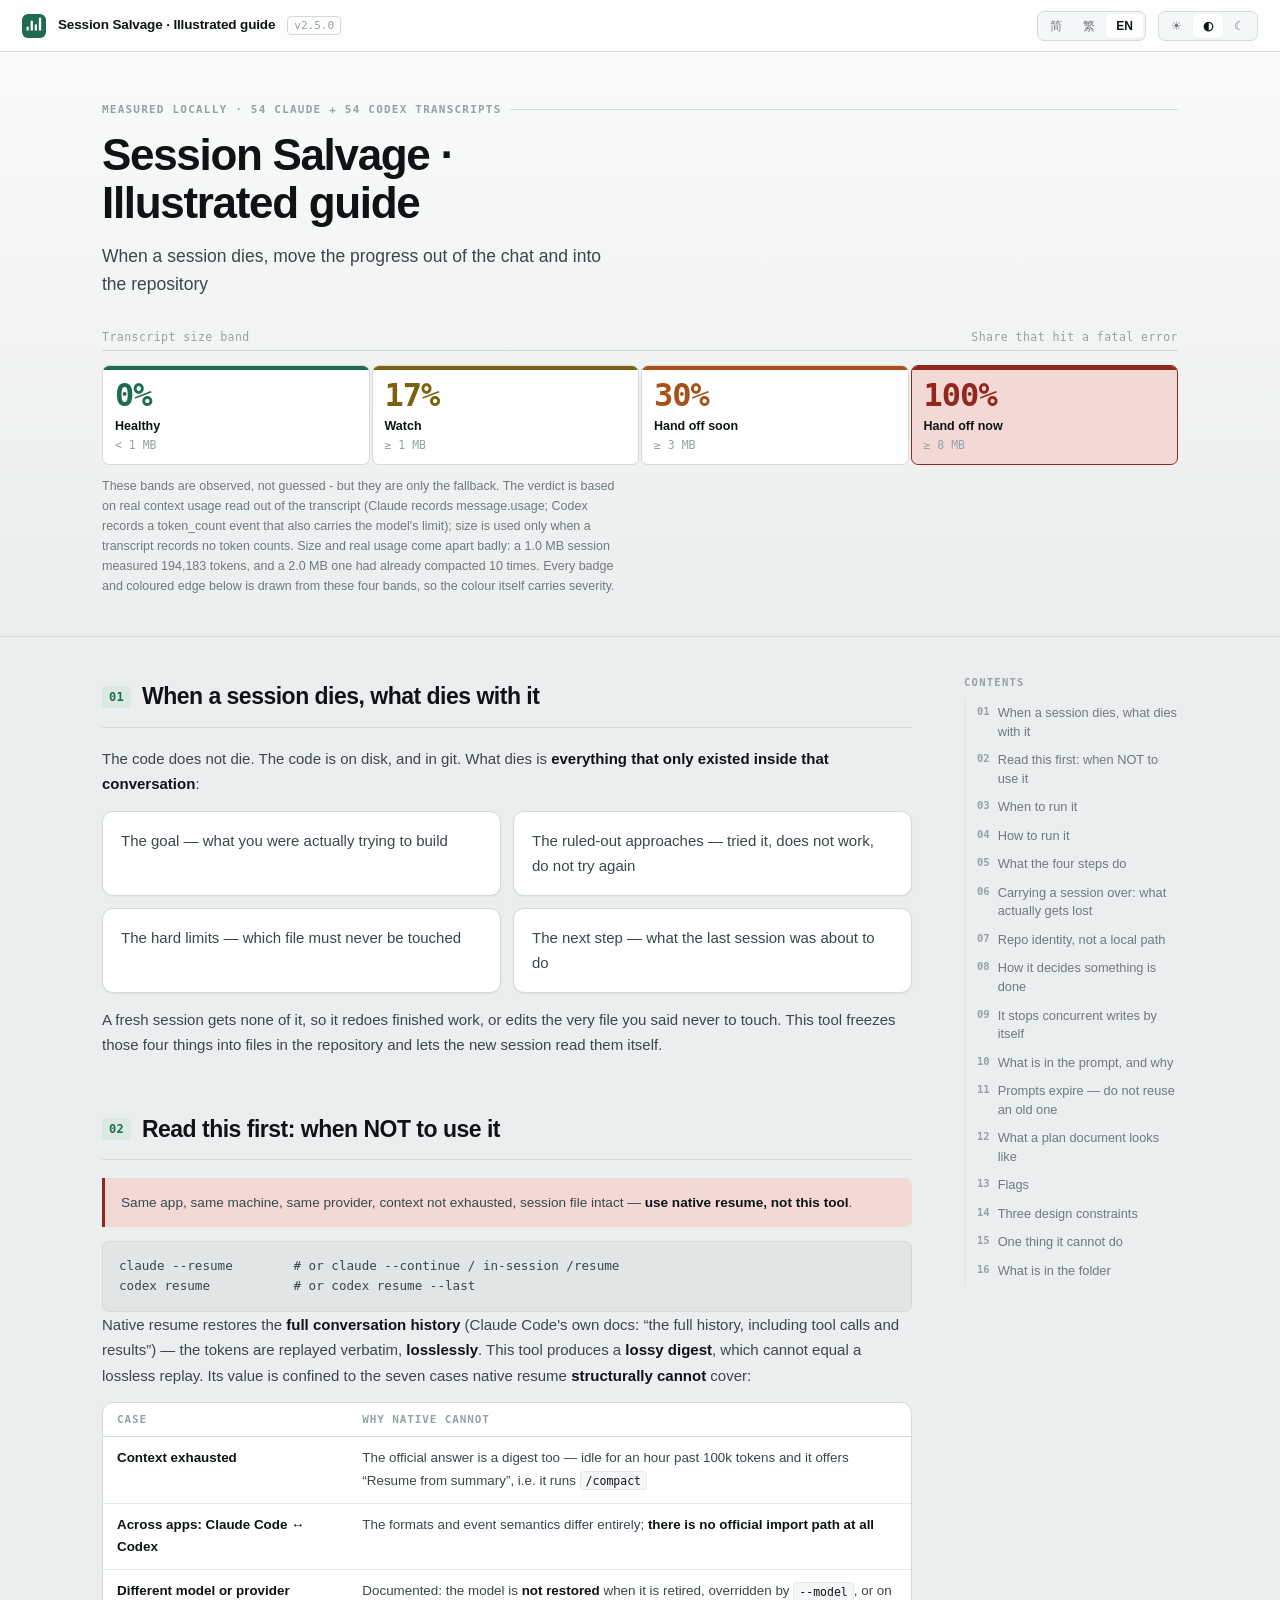
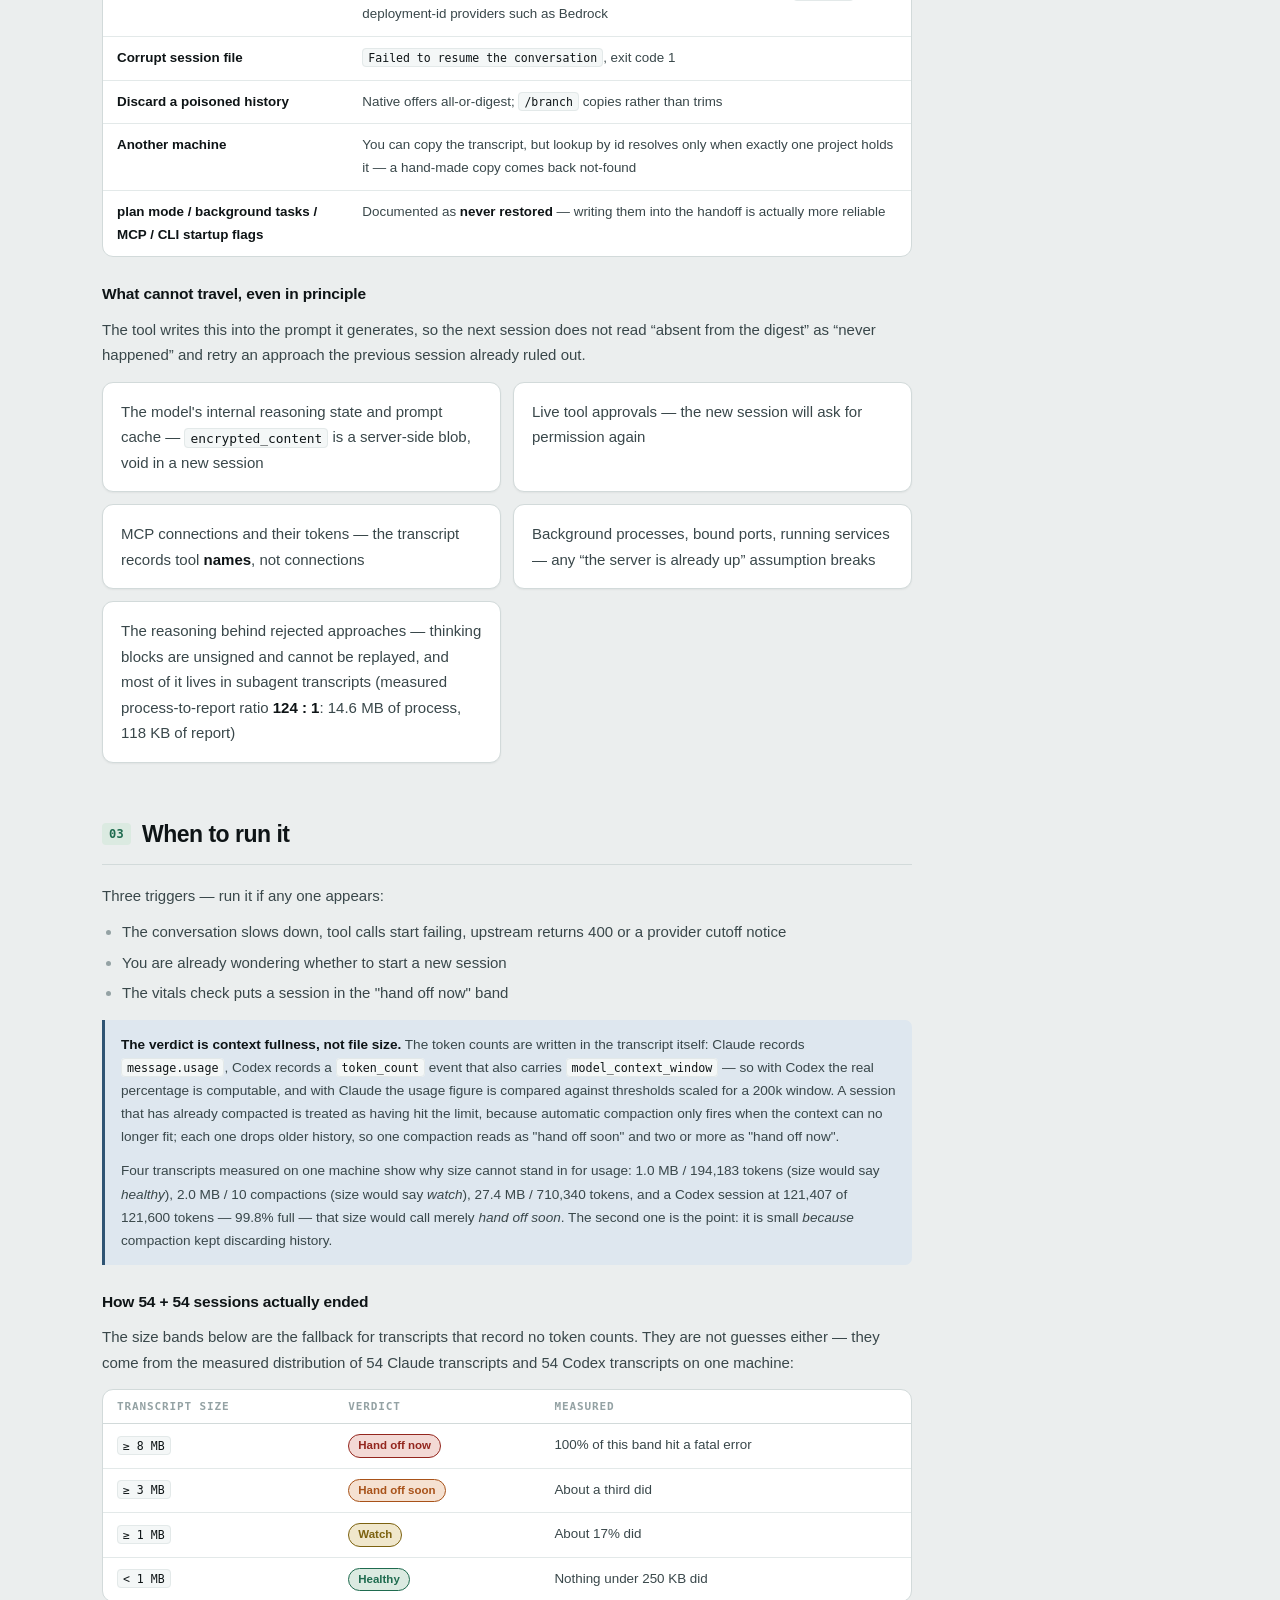
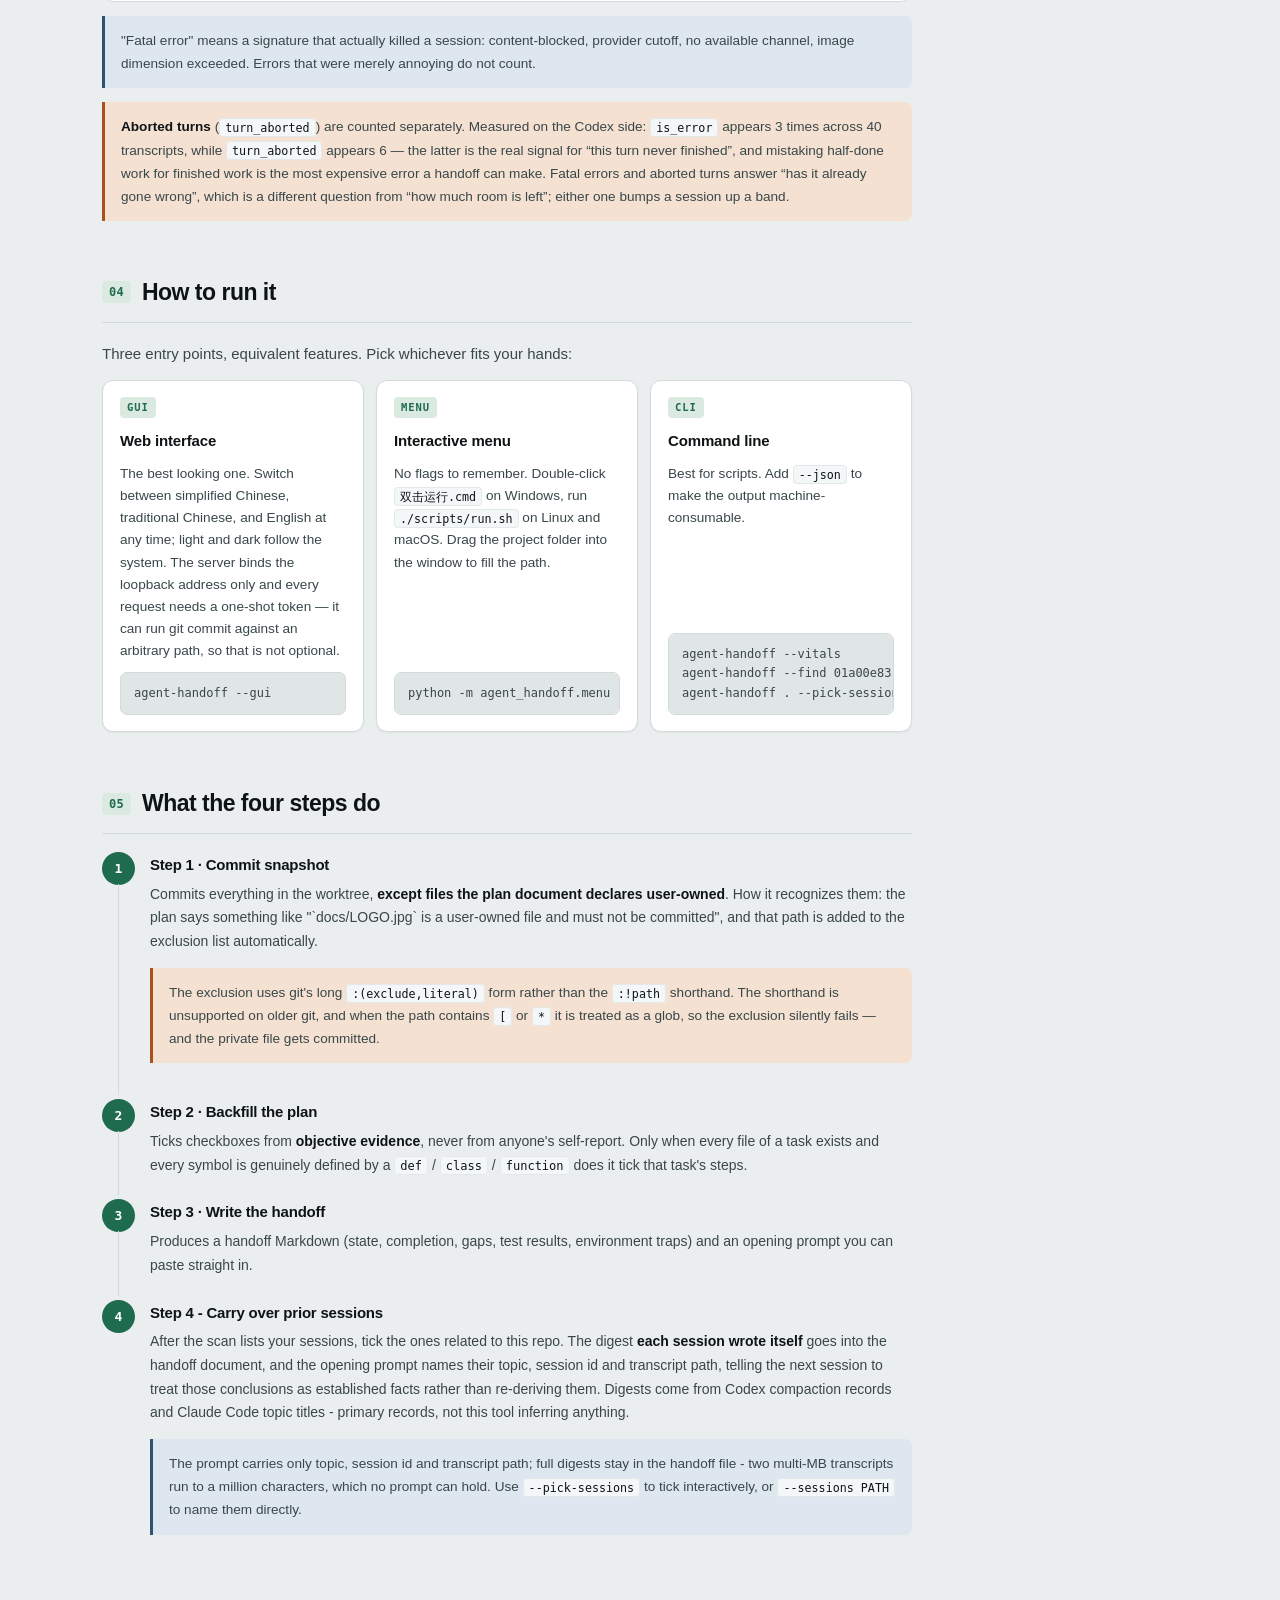
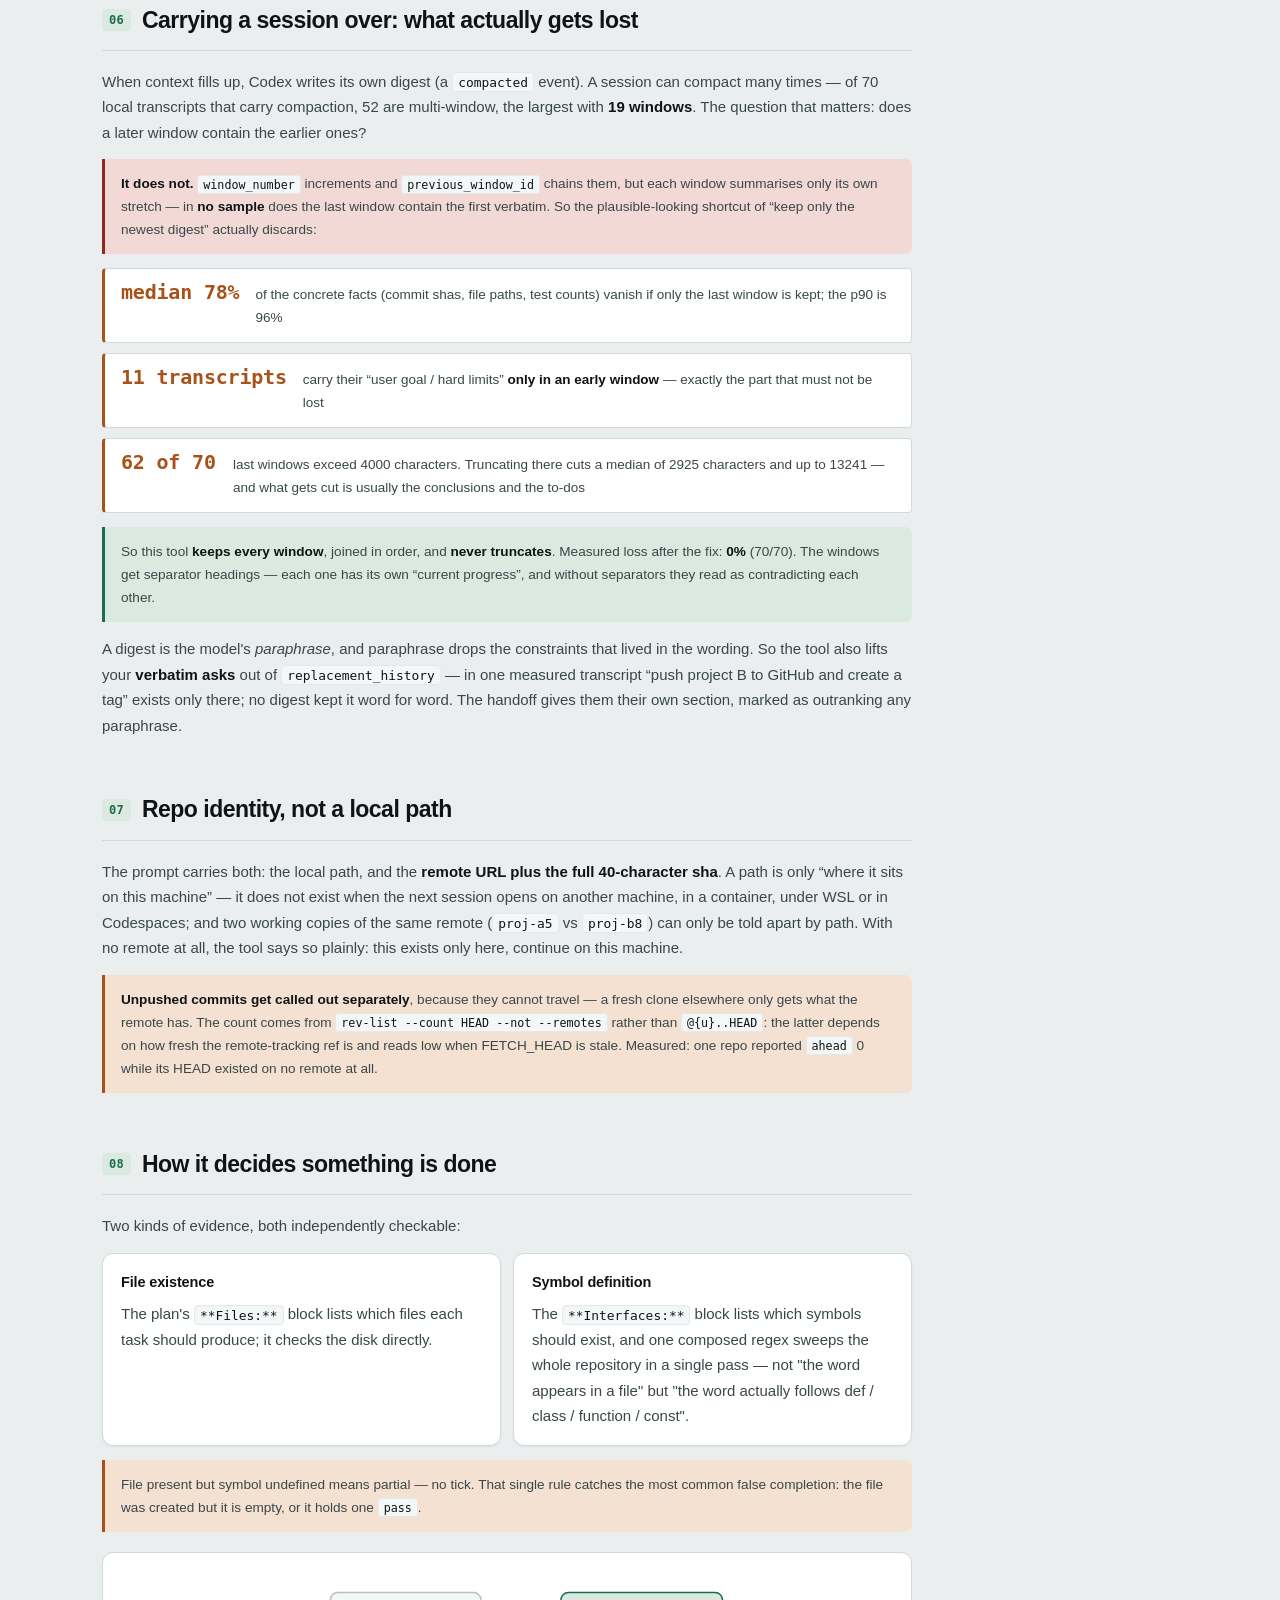
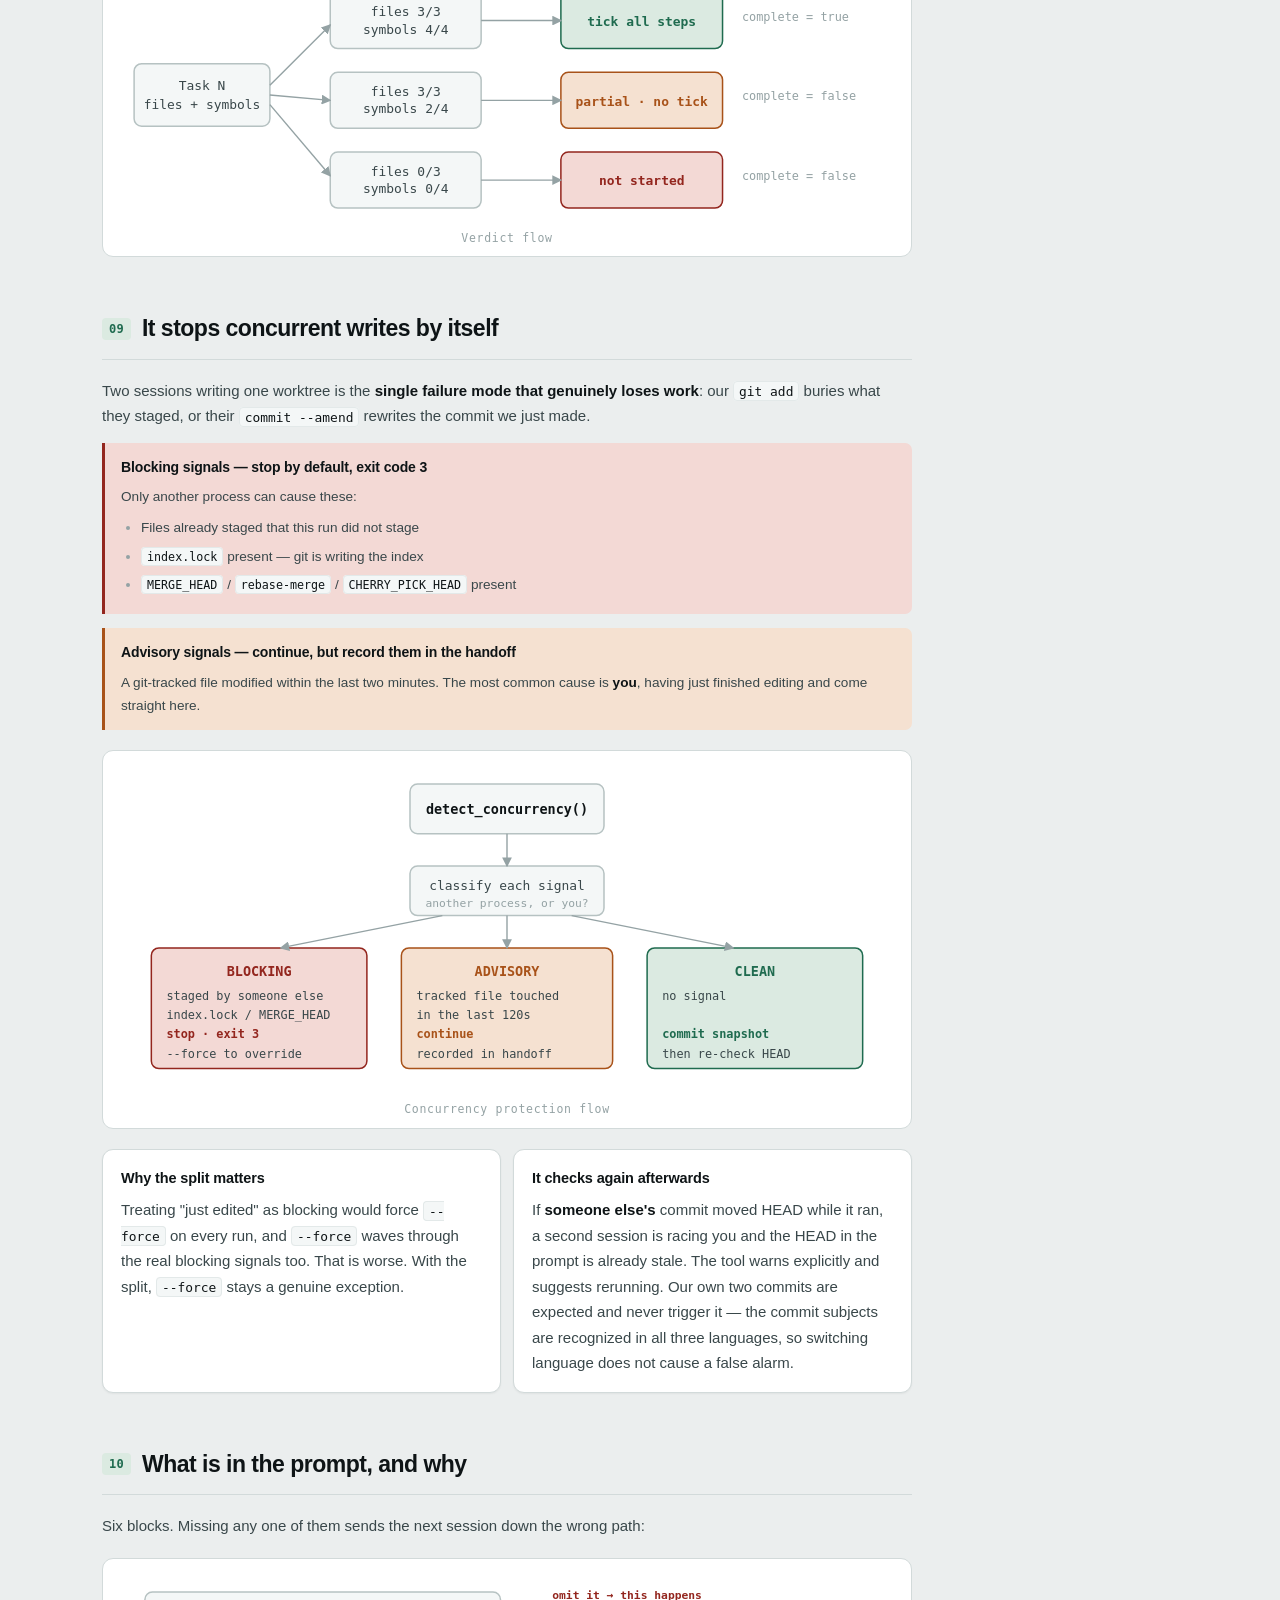
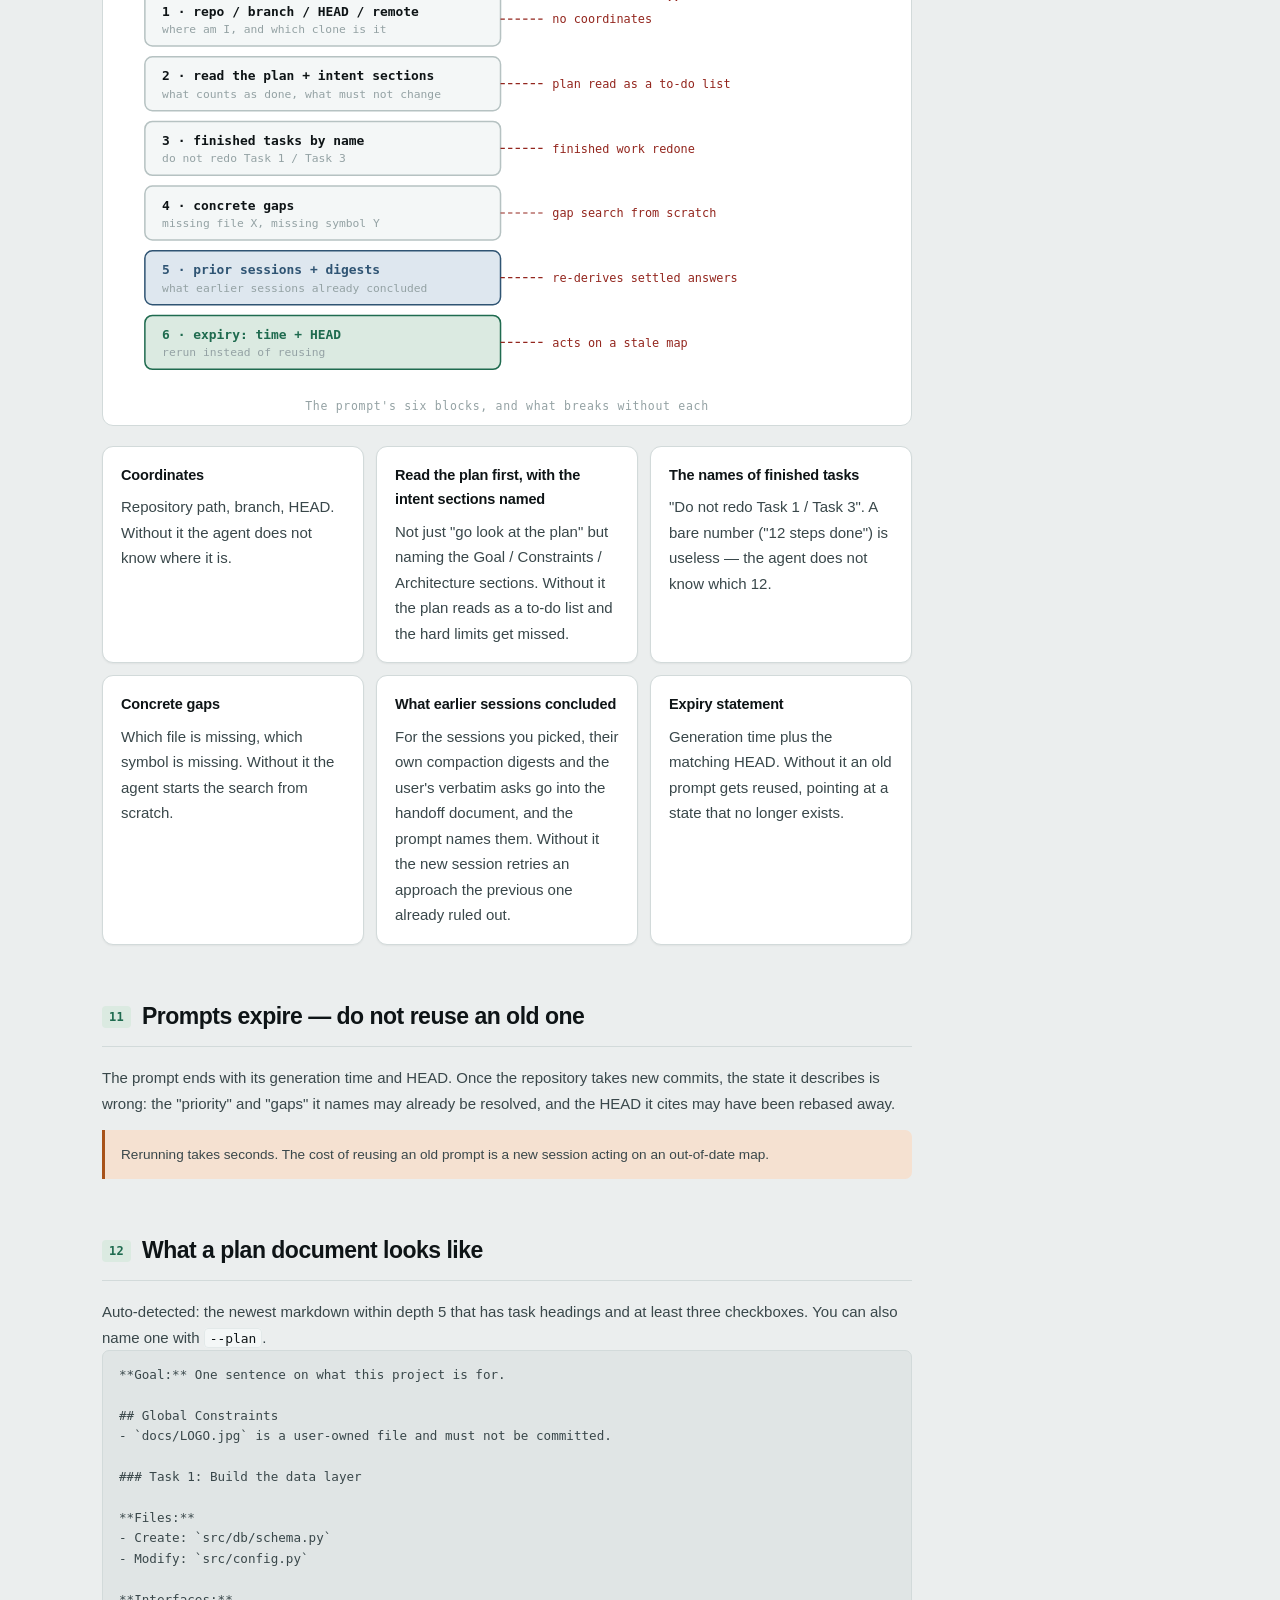
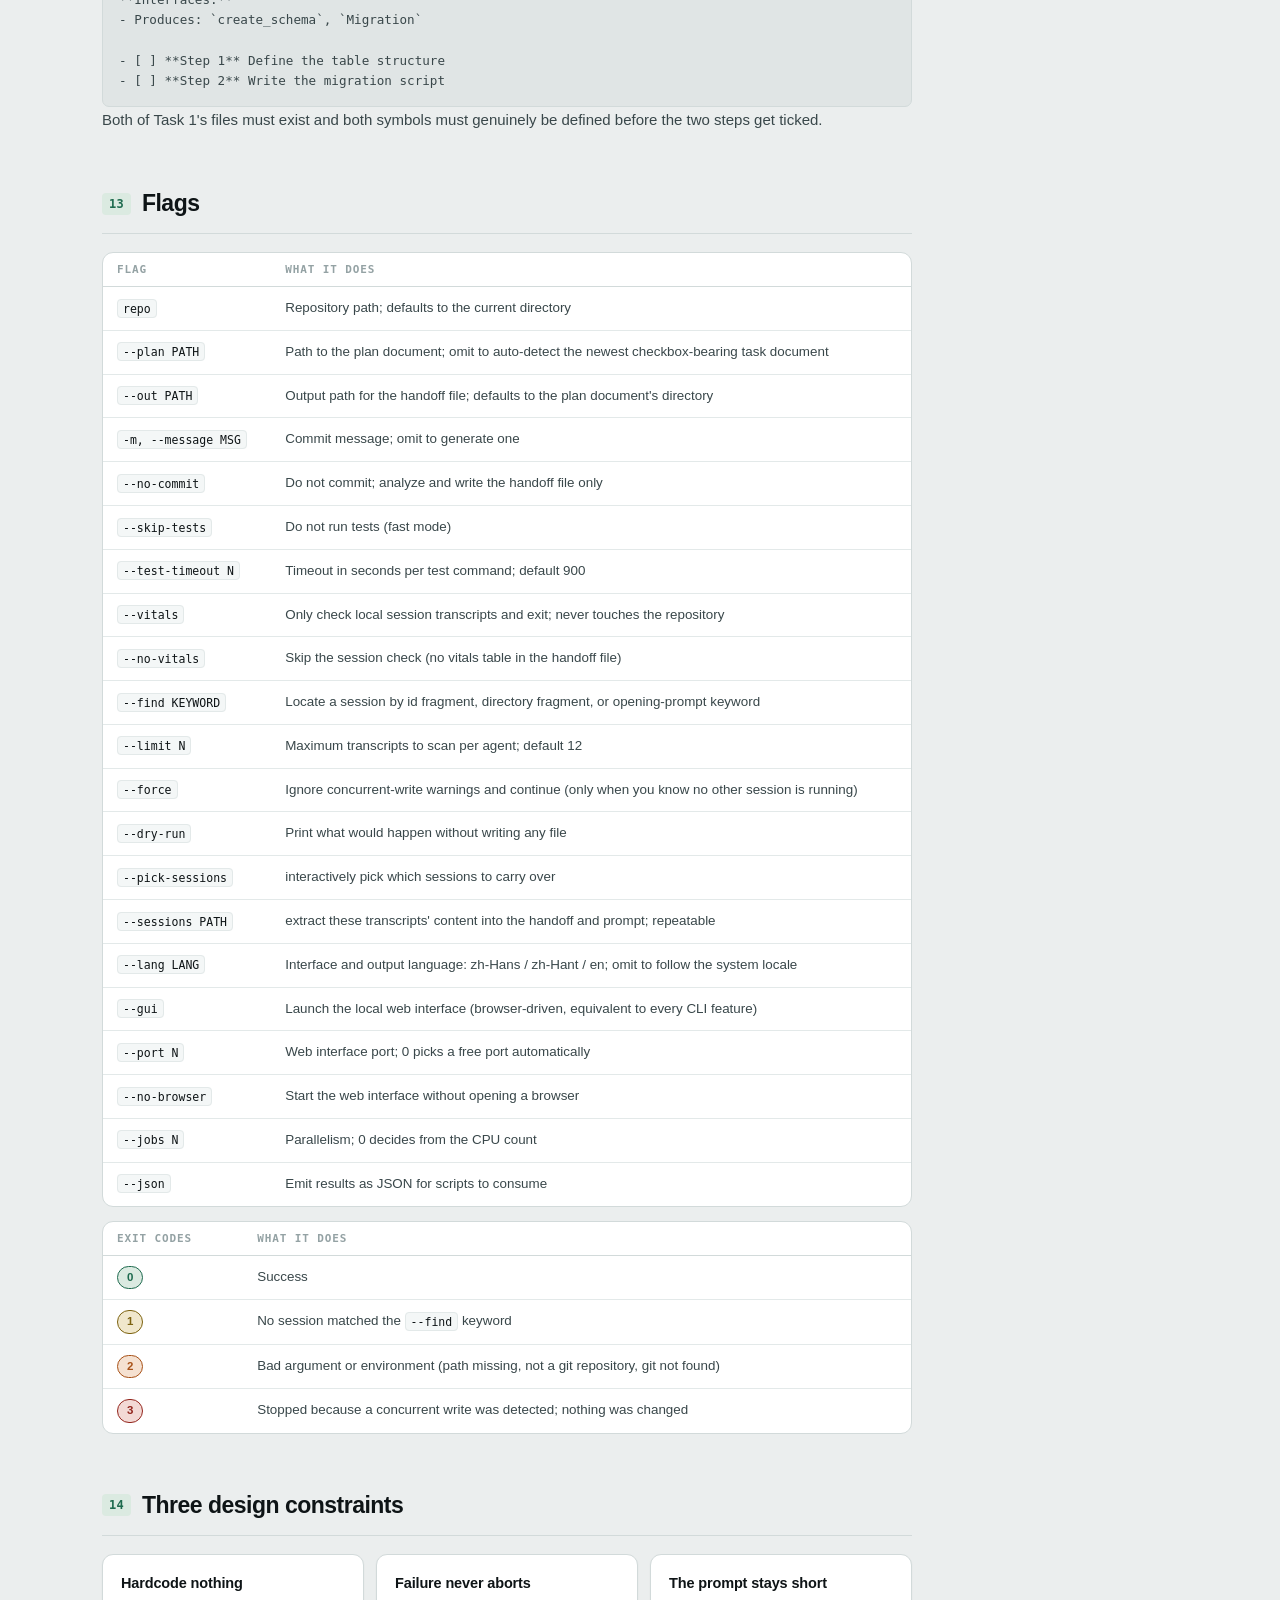
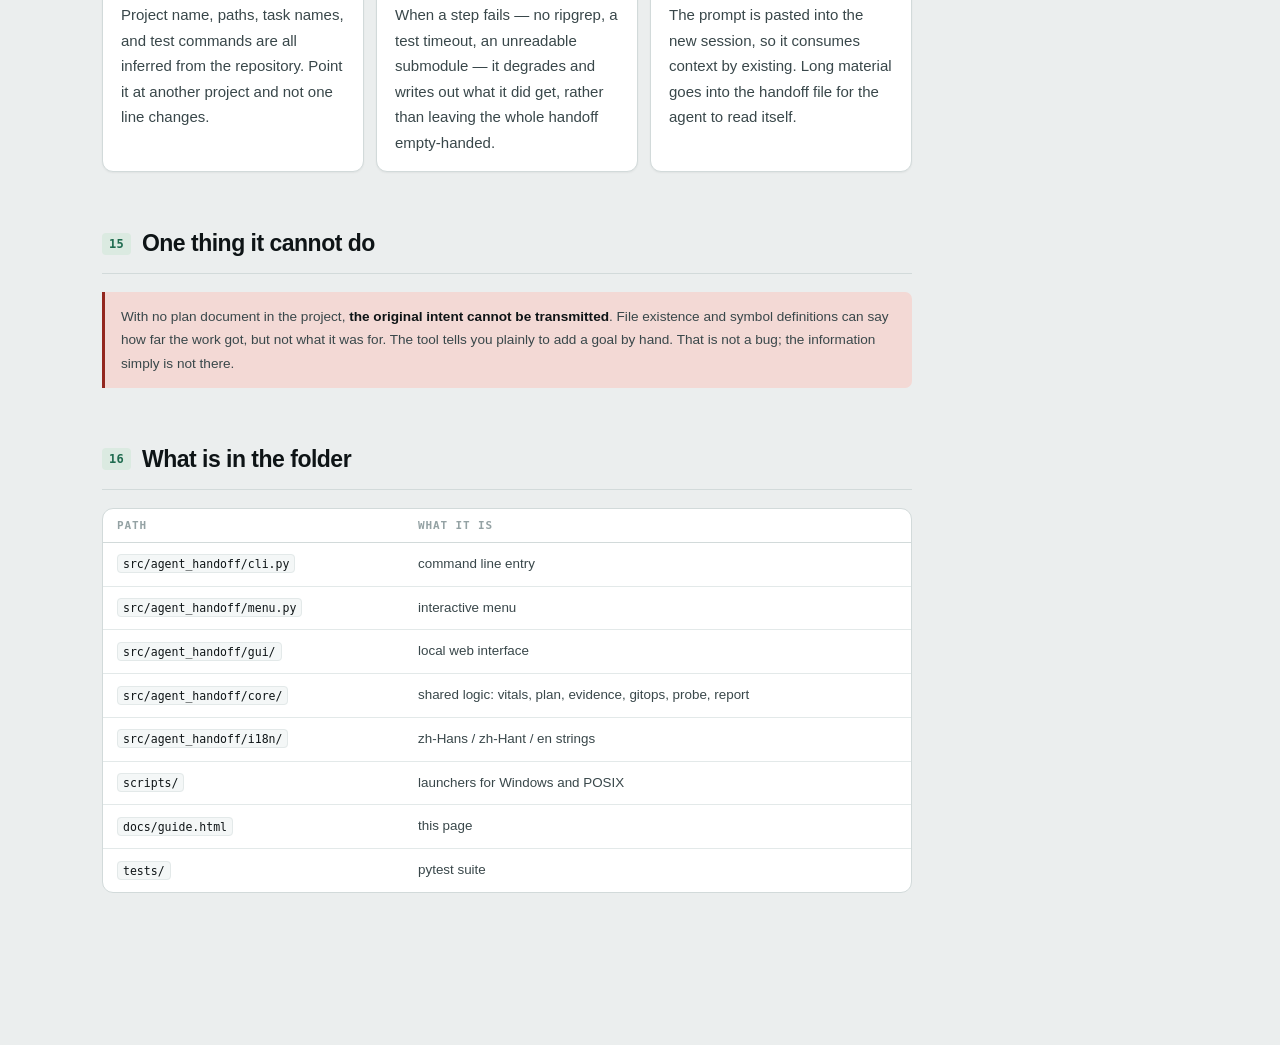
==== docs/guide.html @ 82e37434 "feat: 交接文档带上工具参数、报错原文与停机配置 发布 2.5.0。上一版修的是「判断对不对」，这一版修的是「交出去的东西够不够用」。  新增：  - 工具调用带参数。此前只留工具名，等于告诉新会" ====
<!DOCTYPE html>
<html lang="zh-Hans" data-theme="auto">
<head>
<meta charset="utf-8">
<meta name="viewport" content="width=device-width, initial-scale=1">
<title>会话交接工具 · 图文说明</title>
<link rel="icon" href="data:image/svg+xml,%3Csvg xmlns='http://www.w3.org/2000/svg' viewBox='0 0 32 32'%3E%3Crect width='32' height='32' rx='8' fill='%231F6B4F'/%3E%3Cpath d='M6 22h3v-5H6zm5.5 0h3V9h-3zm5.5 0h3v-8h-3zm5.5 0h3V5h-3z' fill='%23fff'/%3E%3C/svg%3E">
<script id="guide-i18n" type="application/json">{"zh-Hans":{"lang":"zh-Hans","dir_note":"简体中文","title":"会话交接工具 · 图文说明","tagline":"会话卡死时，把进度从对话里搬进仓库","eyebrow":"本机实测 · 54 个 Claude + 54 个 Codex 转录","gauge.axis":"转录体积区间","gauge.metric":"该区间出现过致命错误的比例","gauge.foot":"分档不是拍脑袋，但它只是兜底判据。真正的判定看上下文占用，那个数字直接从转录里读出来（Claude 记在 message.usage，Codex 的 token_count 事件还带模型上限）；只有转录里读不到 token 数才退回体积。体积与真实占用严重脱钩：实测一个 1.0 MB 的会话已用 194,183 token，一个 2.0 MB 的会话已经压缩过 10 次。页面后面每一个徽章、每一条色边都取自这四档，颜色本身携带严重度。","nav":"目录","s1.h":"会话死了，什么跟着死","s1.p1":"代码不会死。代码在磁盘上，git 里也有。死掉的是<strong>只存在于那段对话里的东西<\/strong>：","s1.li1":"目标 —— 你到底要做成什么样","s1.li2":"已经排除的方案 —— 试过、不行、别再试","s1.li3":"红线 —— 哪个文件绝对不能碰","s1.li4":"下一步 —— 上一个会话正打算做什么","s1.p2":"新会话拿不到这些，于是它重做已完成的工作，或者改掉你明确说过不能碰的文件。这个工具把这四样东西固化成仓库里的文件，让新会话自己读。","sn.h":"先读这一节：什么时候不该用它","sn.p1":"同一个 APP、同一台机器、同一个供应商、上下文没满、会话文件完好时——<strong>用原生续接，不要用这个工具<\/strong>。","sn.p2":"原生续接恢复的是<strong>完整对话历史<\/strong>（Claude Code 官方文档：「the full history, including tool calls and results」），即原样重放 token，<strong>无损<\/strong>。本工具产出的是<strong>有损摘要<\/strong>，不可能等于无损重放。它的价值只在原生续接<strong>结构性做不到<\/strong>的七类场景：","sn.t.case":"场景","sn.t.why":"为什么原生做不到","sn.c1.a":"上下文已耗尽","sn.c1.b":"官方自己的解法也是压缩摘要——闲置 1 小时 + 超 10 万 token 时弹「Resume from summary」，等于跑 <code>/compact<\/code>","sn.c2.a":"跨 APP：Claude Code ↔ Codex","sn.c2.b":"两边格式与事件语义完全不同，<strong>无任何官方导入机制<\/strong>","sn.c3.a":"换模型 / 换供应商","sn.c3.b":"文档明列：模型在已退役、被 <code>--model<\/code> 覆盖、或 Bedrock 等部署 ID 供应商上<strong>不恢复<\/strong>","sn.c4.a":"会话文件损坏","sn.c4.b":"<code>Failed to resume the conversation<\/code>，退出码 1","sn.c5.a":"要丢弃被污染的历史","sn.c5.b":"原生只能全带或摘要；<code>/branch<\/code> 是复制而非裁剪","sn.c6.a":"跨机器","sn.c6.b":"转录可以拷，但官方按 ID 查找只在「恰好一个项目持有该 ID」时才解析，手工副本会被判 not-found","sn.c7.a":"plan mode / 后台任务 / MCP / CLI 启动参数","sn.c7.b":"文档明列<strong>永不恢复<\/strong>——写进交接文档反而更可靠","sn.h2":"哪些东西原理上传不过去","sn.p3":"工具会把这一段写进生成的提示词，免得接续会话把「摘要里没有」当成「没发生过」，于是把上一个会话已经排除的方案重新试一遍。","sn.x1":"模型内部推理状态与 prompt 缓存——<code>encrypted_content<\/code> 是服务端加密串，换会话即失效","sn.x2":"工具授权运行时态——新会话会重新弹权限确认","sn.x3":"MCP 连接与认证令牌——转录只记工具<strong>名字<\/strong>，不记连接","sn.x4":"后台进程、监听端口、已启动的服务——「服务已启动」的假设会失效","sn.x5":"被否决方案的推理过程——thinking 无签名不可回放，且多在子代理转录里（实测子代理「过程 : 报告」= <strong>124 : 1<\/strong>，14.6 MB 过程 vs 118 KB 报告）","s2.h":"什么时候该跑它","s2.p1":"三个触发点，任何一个出现就跑：","s2.li1":"对话开始变慢、工具调用频繁失败、上游返回 400 或熔断提示","s2.li2":"你已经在想「要不要重开一个会话」","s2.li3":"体检结果显示某个会话进了「立刻交接」区间","s2.h2":"54 + 54 个会话实际怎么结束的","s2.p0":"<strong>判定看上下文占用，不是文件体积。<\/strong> 占用数就写在转录里：Claude 记在 <code>message.usage<\/code>，Codex 的 <code>token_count<\/code> 事件还额外带 <code>model_context_window<\/code>——所以 Codex 侧能算出真占用率，Claude 侧则拿占用量对照按 200k 窗口折算的阈值。已经压缩过的会话直接按「满过」对待：自动压缩只在上下文装不下时才触发，而每次压缩都会丢掉更早的历史，所以压缩一次即「尽快交接」，两次以上「立刻交接」。","s2.p0b":"本机实测四个转录说明体积替代不了占用：1.0 MB / 194,183 token（体积会判<em>健康<\/em>）、2.0 MB / 压缩 10 次（体积会判<em>留意<\/em>）、27.4 MB / 710,340 token，以及一个 Codex 会话 121,407 / 121,600 token——占用 99.8%，而体积只会说<em>尽快交接<\/em>。第二个最能说明问题：它体积小<em>恰恰因为<\/em>压缩一直在丢历史。","s2.p2":"下面这套体积分档是读不到 token 数时的兜底。它也不是拍脑袋，是本机 54 个 Claude 转录 + 54 个 Codex 转录的实测分布：","s2.t.size":"转录体积","s2.t.verdict":"判定","s2.t.measured":"实测","s2.r1":"该区间 100% 出现过致命错误","s2.r2":"约三成出现过","s2.r3":"约一成七出现过","s2.r4":"250 KB 以下无一出现过","s2.p3":"「致命错误」指真的杀死过会话的签名：content-blocked、供应商熔断、无可用渠道、图片尺寸超限。只让人烦躁的错误不算。","s2.p4":"另外单独统计<strong>被打断的轮次<\/strong>（<code>turn_aborted<\/code>）。实测 Codex 侧 <code>is_error<\/code> 在 40 个转录里只有 3 次，而 <code>turn_aborted<\/code> 有 6 次——后者才是「这轮没做完」的真实信号，而把半成品当成已完成是交接里最贵的误判。致命错误与中断回答的是「已经出事了没有」，跟「还能撑多久」是两件事；任何一个都会把会话往上抬一档。","s3.h":"怎么用","s3.p1":"三种入口，功能等价，选顺手的：","s3.gui.h":"网页界面","s3.gui.p":"最好看，支持简体／繁體／English 随时切换，浅色深色跟随系统。服务只绑定本机回环地址，每个请求都要一次性令牌 —— 它能对任意路径跑 git commit，所以这不是可选项。","s3.menu.h":"交互菜单","s3.menu.p":"不用记参数。Windows 双击 <code>双击运行.cmd<\/code>，Linux／macOS 跑 <code>./scripts/run.sh<\/code>。把项目文件夹拖进窗口就能填路径。","s3.cli.h":"命令行","s3.cli.p":"适合写进脚本。加 <code>--json<\/code> 可以让输出被程序消费。","s4.h":"四步做了什么","s4.step1.h":"第 1 步 · 提交快照","s4.step1.p":"把工作区的一切提交，但<strong>排除计划文档声明为「用户私有」的文件<\/strong>。识别方式：计划文档里写了「`docs/LOGO.jpg` 是用户私有文件，不得提交」这类句子，路径会被自动加进排除列表。","s4.step1.note":"排除用的是 git 的 <code>:(exclude,literal)<\/code> 长写法而不是 <code>:!path<\/code> 简写：后者在旧版 git 上不支持，且路径含 <code>[<\/code> 或 <code>*<\/code> 时会被当通配符，排除会静默失效 —— 私有文件就被提交上去了。","s4.step2.h":"第 2 步 · 回填计划","s4.step2.p":"按<strong>客观证据<\/strong>勾选复选框，不看任何人的自我报告。一个任务的全部文件都存在、全部符号都真的被 <code>def<\/code>／<code>class<\/code>／<code>function<\/code> 定义了，它的每一步才会被勾上。","s4.step3.h":"第 3 步 · 生成交接","s4.step3.p":"写出一份交接 Markdown（现场、完成度、缺口、测试结果、环境陷阱）和一段可直接粘贴的开场提示词。","s4.step4.note":"提示词里只放话题、会话 ID 与转录路径，完整摘要留在交接文档里——两份多 MB 的转录合计上百万字符，任何提示词都装不下。命令行用 <code>--pick-sessions<\/code> 勾选，或 <code>--sessions PATH<\/code> 直接指定。","sc.h":"传承会话时，实测丢了多少","sc.p1":"Codex 在上下文将满时会自己写一份压缩摘要（<code>compacted<\/code> 事件）。一个会话可以压缩很多次——本机实测 70 个带压缩的转录里 52 个是多窗口，最多 <strong>19 个窗口<\/strong>。关键问题是：后一个窗口有没有包含前一个？","sc.p2":"<strong>不包含。<\/strong> <code>window_number<\/code> 递增、<code>previous_window_id<\/code> 串成链，每个窗口只总结它自己那一段，<strong>没有任何一个样本<\/strong>的末窗逐字包含首窗。所以「只保留最后一次摘要」这个看起来合理的做法，实际会丢掉：","sc.m1.k":"中位 78%","sc.m1.v":"具体事实（commit sha、文件路径、测试计数）在只留末窗时消失；p90 是 96%","sc.m2.k":"11 个转录","sc.m2.v":"的「用户目标 / 红线约束」<strong>只出现在早期窗口<\/strong>——恰恰是最不能丢的那部分","sc.m3.k":"62 / 70","sc.m3.v":"个末窗超过 4000 字符。截断到那个长度会中位切掉 2925 字符、最多 13241 字符，而切掉的往往正是结论与待办","sc.p3":"所以这个工具<strong>保留全部窗口<\/strong>并按时间顺序拼接，也<strong>不截断<\/strong>。修复后实测丢失率 <strong>0%<\/strong>（70/70）。窗口之间加分隔标题——多个窗口各自都有「当前进度」，不分隔会互相矛盾。","sc.p4":"摘要是模型的<em>转述<\/em>，转述会丢措辞里的约束。所以工具还从 <code>replacement_history<\/code> 里取出<strong>用户原话<\/strong>逐字保留——实测某个转录里「将项目 B 推送到 GitHub 并创建 tag」只存在于这里，任何摘要都没有逐字留下它。交接文档把原话单独成节，并注明它优先于任何转述。","si.h":"仓库身份，不是本机路径","si.p1":"提示词同时给两样东西：本机路径，以及 <strong>remote URL + 完整 40 位 sha<\/strong>。路径只是「它在这台机器上的位置」——新会话在另一台机器、容器、WSL 或 Codespaces 里打开时路径不存在；而同一个 remote 下的两个工作副本（<code>proj-a5<\/code> 与 <code>proj-b8<\/code>）也只能靠路径区分。没有远程时工具会明说「只存在于本机，接续必须在同一台机器上」。","si.p2":"<strong>未推送的提交会被单独声明<\/strong>，因为它们传不过去——新会话在别处 clone 只会拿到远程有的东西。判定用 <code>rev-list --count HEAD --not --remotes<\/code> 而不是 <code>@{u}..HEAD<\/code>：后者依赖远程跟踪引用是否新鲜，FETCH_HEAD 陈旧时会偏小。实测某仓库 <code>ahead<\/code> 显示 0，而它的 HEAD 在任何远程上都不存在。","s4.step4.p":"扫描列出本机会话后，勾选与这个仓库相关的那些。它们<strong>自己写下的交接摘要<\/strong>会写进交接文档的「前序会话」一节，开场提示词点名它们的话题、会话 ID 与转录路径，并要求新会话把这些结论当作既有事实，不要重新推导。摘要来自 Codex 上下文压缩时留下的记录与 Claude Code 的话题标题，属于原始记录，不是本工具的推断。","s4.step4.h":"第 4 步 · 传承前序会话","s5.h":"它凭什么判断「做完了」","s5.p1":"两类证据，都能被独立复核：","s5.e1.h":"文件存在性","s5.e1.p":"计划文档的 <code>**Files:**<\/code> 段列出每个任务应产出哪些文件，直接查磁盘。","s5.e2.h":"符号定义","s5.e2.p":"<code>**Interfaces:**<\/code> 段列出应产出哪些符号，用一条合成正则一次扫完全库 —— 不是「文件里出现过这个词」，而是「这个词真的跟在 def／class／function／const 后面」。","s5.p2":"文件在但符号没定义 = 部分完成，不勾。这一条挡住了最常见的假完成：文件被创建了但里面是空的，或者只有一句 <code>pass<\/code>。","s5.diagram.title":"判定流程","s6.h":"它会自己拦住并发写入","s6.p1":"两个会话同时写一个工作树是<strong>唯一真能丢工作<\/strong>的失败模式：我们的 <code>git add<\/code> 盖掉对方暂存的内容，或者对方的 <code>commit --amend<\/code> 重写我们刚做的提交。","s6.block.h":"阻断信号 —— 默认停止，退出码 3","s6.block.p":"这些只可能由另一个进程造成：","s6.block.li1":"暂存区已有文件，而不是本次操作放进去的","s6.block.li2":"<code>index.lock<\/code> 存在 —— git 正在写索引","s6.block.li3":"<code>MERGE_HEAD<\/code> / <code>rebase-merge<\/code> / <code>CHERRY_PICK_HEAD<\/code> 存在","s6.warn.h":"提示信号 —— 继续，但记录进交接文件","s6.warn.p":"两分钟内有 git 跟踪的文件被改动。最常见的成因是<strong>你自己<\/strong>刚改完就来跑交接。","s6.why.h":"为什么要分级","s6.why.p":"把「刚改完」当阻断，会逼你每次都加 <code>--force<\/code>；而 <code>--force<\/code> 会连真正的阻断信号一起放过，反而更危险。分级之后 <code>--force<\/code> 变成真正的例外手段。","s6.after.h":"跑完还会再查一次","s6.after.p":"运行期间如果 HEAD 被<strong>别人的<\/strong>提交推进了，说明第二个会话在跟你赛跑，提示词里那个 HEAD 已经过期。工具会明确警告并建议重跑。我们自己的两个提交是预期的，不会误报 —— 三种语言的提交主题都被认得，切过语言也不会误判。","s6.diagram.title":"并发保护流程","s7.h":"提示词里有什么，为什么","s7.p1":"六块内容，缺任何一块都会让接续会话走错路：","s7.b1.h":"现场坐标","s7.b1.p":"仓库路径、分支、HEAD。缺了它不知道自己在哪。","s7.b2.h":"先读计划文档，并点名意图段落","s7.b2.p":"不只说「去看计划」，而是点名 Goal／Constraints／Architecture 这几段。缺了它把计划当待办清单，漏掉红线。","s7.b3.h":"已完成任务的名字","s7.b3.p":"「不要重做 Task 1 / Task 3」。只给一个数字（「已完成 12 步」）没用 —— 它不知道哪 12 步。","s7.b4.h":"具体缺口","s7.b4.p":"缺哪个文件、缺哪个符号。缺了它要从头找。","s7.b5.h":"过期声明","s7.b5.p":"生成时间 + 对应 HEAD。缺了它旧提示词会被复用，指向一个已经不存在的状态。","s7.b6.h":"前序会话的结论","s7.b6.p":"勾选过的会话，它们自己写下的压缩摘要与用户原话都进交接文档，提示词点名它们。缺了它，新会话会把上一个会话已经排除的方案重新试一遍。","s7.diagram.title":"提示词六块结构，以及每块缺失的后果","s8.h":"提示词会过期，别复用旧的","s8.p1":"提示词末尾带生成时间和 HEAD。仓库此后又有提交时，那段提示词描述的现场已经不对了 —— 它说的「优先级」和「缺口」可能已经被解决，它引用的 HEAD 可能已经被 rebase 掉。","s8.p2":"重跑一次，几秒钟的事。复用旧提示词的代价是新会话按过时的地图行动。","s9.h":"计划文档长什么样","s9.p1":"自动探测：深度 5 以内、含任务标题且至少 3 个复选框的最新 markdown。也可以用 <code>--plan<\/code> 明确指定。","s9.p2":"Task 1 的两个文件都存在、两个符号都真被定义，两个 Step 才会被勾上。","s10.h":"参数表","s10.t.flag":"参数","s10.t.what":"作用","s10.exit.h":"退出码","s10.exit.0":"成功","s10.exit.1":"没有会话匹配 <code>--find<\/code> 的关键词","s10.exit.2":"参数或环境错误（路径不存在、不是 git 仓库、找不到 git）","s10.exit.3":"检测到并发写入而停止，未做任何改动","s11.h":"三条设计约束","s11.c1.h":"不硬编码","s11.c1.p":"项目名、路径、任务名、测试命令一律从仓库自身推断。换一个项目不用改一行代码。","s11.c2.h":"失败不中断","s11.c2.p":"某个环节失败（没有 ripgrep、测试超时、子模块读不到）就降级，把已经拿到的信息写出来，不让整次交接空手而归。","s11.c3.h":"提示词要短","s11.c3.p":"提示词是要粘进新会话的，它自己就在消耗上下文。长的东西写进交接文件，让智能体自己去读。","s12.h":"一个做不到的情况","s12.p":"项目里没有计划文档时，<strong>原始意图无法传递<\/strong>。文件存在性和符号定义能说明「做到哪一步」，但说不出「本来要做什么」。这时工具会明确提醒你手工补一句目标。这不是 bug，是信息本身不存在。","s13.h":"文件夹里都有什么","s13.t.path":"路径","s13.t.what":"是什么"},"zh-Hant":{"lang":"zh-Hant","dir_note":"繁體中文","title":"工作階段交接工具 · 圖文說明","tagline":"工作階段卡死時，把進度從對話裡搬進儲存庫","eyebrow":"本機實測 · 54 個 Claude + 54 個 Codex 記錄","gauge.axis":"記錄體積區間","gauge.metric":"該區間出現過致命錯誤的比例","gauge.foot":"分檔不是拍腦袋，但它只是墊底判據。真正的判定看上下文佔用，那個數字直接從記錄裡讀出來（Claude 記在 message.usage，Codex 的 token_count 事件還帶模型上限）；只有記錄裡讀不到 token 數才退回體積。體積與真實佔用嚴重脫鉤：實測一個 1.0 MB 的工作階段已用 194,183 token，一個 2.0 MB 的工作階段已經壓縮過 10 次。頁面後面每一個徽章、每一條色邊都取自這四檔，顏色本身攜帶嚴重度。","nav":"目錄","s1.h":"工作階段死了，什麼跟著死","s1.p1":"程式碼不會死。程式碼在磁碟上，git 裡也有。死掉的是<strong>只存在於那段對話裡的東西<\/strong>：","s1.li1":"目標 —— 你到底要做成什麼樣","s1.li2":"已經排除的方案 —— 試過、不行、別再試","s1.li3":"紅線 —— 哪個檔案絕對不能動","s1.li4":"下一步 —— 上一個工作階段正打算做什麼","s1.p2":"新工作階段拿不到這些，於是它重做已完成的工作，或者改掉你明確說過不能動的檔案。這個工具把這四樣東西固化成儲存庫裡的檔案，讓新工作階段自己讀。","sn.h":"先讀這一節：什麼時候不該用它","sn.p1":"同一個 APP、同一台機器、同一個供應商、上下文沒滿、工作階段檔案完好時——<strong>用原生續接，不要用這個工具<\/strong>。","sn.p2":"原生續接恢復的是<strong>完整對話歷史<\/strong>（Claude Code 官方文件：「the full history, including tool calls and results」），即原樣重播 token，<strong>無損<\/strong>。本工具產出的是<strong>有損摘要<\/strong>，不可能等於無損重播。它的價值只在原生續接<strong>結構性做不到<\/strong>的七類場景：","sn.t.case":"場景","sn.t.why":"為什麼原生做不到","sn.c1.a":"上下文已耗盡","sn.c1.b":"官方自己的解法也是壓縮摘要——閒置 1 小時 + 超 10 萬 token 時彈「Resume from summary」，等於跑 <code>/compact<\/code>","sn.c2.a":"跨 APP：Claude Code ↔ Codex","sn.c2.b":"兩邊格式與事件語意完全不同，<strong>無任何官方匯入機制<\/strong>","sn.c3.a":"換模型 / 換供應商","sn.c3.b":"文件明列：模型在已退役、被 <code>--model<\/code> 覆蓋、或 Bedrock 等部署 ID 供應商上<strong>不恢復<\/strong>","sn.c4.a":"工作階段檔案損壞","sn.c4.b":"<code>Failed to resume the conversation<\/code>，退出碼 1","sn.c5.a":"要丟棄被污染的歷史","sn.c5.b":"原生只能全帶或摘要；<code>/branch<\/code> 是複製而非裁剪","sn.c6.a":"跨機器","sn.c6.b":"轉錄可以拷，但官方按 ID 查找只在「恰好一個專案持有該 ID」時才解析，手工副本會被判 not-found","sn.c7.a":"plan mode / 背景任務 / MCP / CLI 啟動參數","sn.c7.b":"文件明列<strong>永不恢復<\/strong>——寫進交接文件反而更可靠","sn.h2":"哪些東西原理上傳不過去","sn.p3":"工具會把這一段寫進產生的提示詞，免得接續工作階段把「摘要裡沒有」當成「沒發生過」，於是把上一個工作階段已經排除的方案重新試一遍。","sn.x1":"模型內部推理狀態與 prompt 快取——<code>encrypted_content<\/code> 是伺服器端加密字串，換工作階段即失效","sn.x2":"工具授權執行時狀態——新工作階段會重新彈權限確認","sn.x3":"MCP 連線與認證權杖——轉錄只記工具<strong>名字<\/strong>，不記連線","sn.x4":"背景行程、監聽埠、已啟動的服務——「服務已啟動」的假設會失效","sn.x5":"被否決方案的推理過程——thinking 無簽章不可重播，且多在子代理轉錄裡（實測子代理「過程 : 報告」= <strong>124 : 1<\/strong>，14.6 MB 過程 vs 118 KB 報告）","s2.h":"什麼時候該跑它","s2.p1":"三個觸發點，任何一個出現就跑：","s2.li1":"對話開始變慢、工具呼叫頻繁失敗、上游回傳 400 或熔斷提示","s2.li2":"你已經在想「要不要重開一個工作階段」","s2.li3":"健檢結果顯示某個工作階段進了「立即交接」區間","s2.h2":"54 + 54 個工作階段實際怎麼結束的","s2.p0":"<strong>判定看上下文佔用，不是檔案體積。<\/strong> 佔用數就寫在記錄裡：Claude 記在 <code>message.usage<\/code>，Codex 的 <code>token_count<\/code> 事件還額外帶 <code>model_context_window<\/code>——所以 Codex 側能算出真佔用率，Claude 側則拿佔用量對照按 200k 視窗折算的閾值。已經壓縮過的工作階段直接按「滿過」對待：自動壓縮只在上下文裝不下時才觸發，而每次壓縮都會丟掉更早的歷史，所以壓縮一次即「盡快交接」，兩次以上「立即交接」。","s2.p0b":"本機實測四個記錄說明體積替代不了佔用：1.0 MB / 194,183 token（體積會判<em>健康<\/em>）、2.0 MB / 壓縮 10 次（體積會判<em>留意<\/em>）、27.4 MB / 710,340 token，以及一個 Codex 工作階段 121,407 / 121,600 token——佔用 99.8%，而體積只會說<em>盡快交接<\/em>。第二個最能說明問題：它體積小<em>恰恰因為<\/em>壓縮一直在丟歷史。","s2.p2":"下面這套體積分檔是讀不到 token 數時的墊底。它也不是拍腦袋，是本機 54 個 Claude 記錄 + 54 個 Codex 記錄的實測分佈：","s2.t.size":"記錄體積","s2.t.verdict":"判定","s2.t.measured":"實測","s2.r1":"該區間 100% 出現過致命錯誤","s2.r2":"約三成出現過","s2.r3":"約一成七出現過","s2.r4":"250 KB 以下無一出現過","s2.p3":"「致命錯誤」指真的殺死過工作階段的簽章：content-blocked、供應商熔斷、無可用管道、圖片尺寸超限。只讓人煩躁的錯誤不算。","s2.p4":"另外單獨統計<strong>被打斷的輪次<\/strong>（<code>turn_aborted<\/code>）。實測 Codex 側 <code>is_error<\/code> 在 40 個轉錄裡只有 3 次，而 <code>turn_aborted<\/code> 有 6 次——後者才是「這輪沒做完」的真實訊號，而把半成品當成已完成是交接裡最貴的誤判。致命錯誤與中斷回答的是「已經出事了沒有」，跟「還能撐多久」是兩件事；任何一個都會把工作階段往上抬一檔。","s3.h":"怎麼用","s3.p1":"三種入口，功能等同，選順手的：","s3.gui.h":"網頁介面","s3.gui.p":"最好看，支援简体／繁體／English 隨時切換，淺色深色跟隨系統。服務只繫結本機回環位址，每個請求都要一次性權杖 —— 它能對任意路徑跑 git commit，所以這不是可選項。","s3.menu.h":"互動選單","s3.menu.p":"不用記參數。Windows 雙擊 <code>雙擊執行.cmd<\/code>，Linux／macOS 跑 <code>./scripts/run.sh<\/code>。把專案資料夾拖進視窗就能填路徑。","s3.cli.h":"命令列","s3.cli.p":"適合寫進腳本。加 <code>--json<\/code> 可以讓輸出被程式取用。","s4.h":"四步做了什麼","s4.step1.h":"第 1 步 · 提交快照","s4.step1.p":"把工作區的一切提交，但<strong>排除計畫文件宣告為「使用者私有」的檔案<\/strong>。識別方式：計畫文件裡寫了「`docs/LOGO.jpg` 是使用者私有檔案，不得提交」這類句子，路徑會被自動加進排除清單。","s4.step1.note":"排除用的是 git 的 <code>:(exclude,literal)<\/code> 長寫法而不是 <code>:!path<\/code> 簡寫：後者在舊版 git 上不支援，且路徑含 <code>[<\/code> 或 <code>*<\/code> 時會被當通用字元，排除會靜默失效 —— 私有檔案就被提交上去了。","s4.step2.h":"第 2 步 · 回填計畫","s4.step2.p":"依<strong>客觀證據<\/strong>勾選核取方塊，不看任何人的自我報告。一個任務的全部檔案都存在、全部符號都真的被 <code>def<\/code>／<code>class<\/code>／<code>function<\/code> 定義了，它的每一步才會被勾上。","s4.step3.h":"第 3 步 · 產生交接","s4.step3.p":"寫出一份交接 Markdown（現場、完成度、缺口、測試結果、環境陷阱）和一段可直接貼上的開場提示詞。","s4.step4.note":"提示詞裡只放話題、會話 ID 與轉錄路徑，完整摘要留在交接文件裡——兩份多 MB 的轉錄合計上百萬字元，任何提示詞都裝不下。命令列用 <code>--pick-sessions<\/code> 勾選，或 <code>--sessions PATH<\/code> 直接指定。","sc.h":"傳承工作階段時，實測丟了多少","sc.p1":"Codex 在上下文將滿時會自己寫一份壓縮摘要（<code>compacted<\/code> 事件）。一個工作階段可以壓縮很多次——本機實測 70 個帶壓縮的轉錄裡 52 個是多視窗，最多 <strong>19 個視窗<\/strong>。關鍵問題是：後一個視窗有沒有包含前一個？","sc.p2":"<strong>不包含。<\/strong> <code>window_number<\/code> 遞增、<code>previous_window_id<\/code> 串成鏈，每個視窗只總結它自己那一段，<strong>沒有任何一個樣本<\/strong>的末視窗逐字包含首視窗。所以「只保留最後一次摘要」這個看起來合理的做法，實際會丟掉：","sc.m1.k":"中位 78%","sc.m1.v":"具體事實（commit sha、檔案路徑、測試計數）在只留末視窗時消失；p90 是 96%","sc.m2.k":"11 個轉錄","sc.m2.v":"的「使用者目標 / 紅線約束」<strong>只出現在早期視窗<\/strong>——恰恰是最不能丟的那部分","sc.m3.k":"62 / 70","sc.m3.v":"個末視窗超過 4000 字元。截斷到那個長度會中位切掉 2925 字元、最多 13241 字元，而切掉的往往正是結論與待辦","sc.p3":"所以這個工具<strong>保留全部視窗<\/strong>並按時間順序拼接，也<strong>不截斷<\/strong>。修復後實測丟失率 <strong>0%<\/strong>（70/70）。視窗之間加分隔標題——多個視窗各自都有「當前進度」，不分隔會互相矛盾。","sc.p4":"摘要是模型的<em>轉述<\/em>，轉述會丟措辭裡的約束。所以工具還從 <code>replacement_history<\/code> 裡取出<strong>使用者原話<\/strong>逐字保留——實測某個轉錄裡「將專案 B 推送到 GitHub 並建立 tag」只存在於這裡，任何摘要都沒有逐字留下它。交接文件把原話單獨成節，並註明它優先於任何轉述。","si.h":"儲存庫身分，不是本機路徑","si.p1":"提示詞同時給兩樣東西：本機路徑，以及 <strong>remote URL + 完整 40 位 sha<\/strong>。路徑只是「它在這台機器上的位置」——新工作階段在另一台機器、容器、WSL 或 Codespaces 裡打開時路徑不存在；而同一個 remote 下的兩個工作副本（<code>proj-a5<\/code> 與 <code>proj-b8<\/code>）也只能靠路徑區分。沒有遠端時工具會明說「只存在於本機，接續必須在同一台機器上」。","si.p2":"<strong>未推送的提交會被單獨宣告<\/strong>，因為它們傳不過去——新工作階段在別處 clone 只會拿到遠端有的東西。判定用 <code>rev-list --count HEAD --not --remotes<\/code> 而不是 <code>@{u}..HEAD<\/code>：後者依賴遠端追蹤參考是否新鮮，FETCH_HEAD 陳舊時會偏小。實測某儲存庫 <code>ahead<\/code> 顯示 0，而它的 HEAD 在任何遠端上都不存在。","s4.step4.p":"掃描列出本機會話後，勾選與這個倉庫相關的那些。它們<strong>自己寫下的交接摘要<\/strong>會寫進交接文件的「前序會話」一節，開場提示詞點名它們的話題、會話 ID 與轉錄路徑，並要求新會話把這些結論當作既有事實，不要重新推導。摘要來自 Codex 上下文壓縮時留下的記錄與 Claude Code 的話題標題，屬於原始記錄，不是本工具的推斷。","s4.step4.h":"第 4 步 · 傳承前序會話","s5.h":"它憑什麼判斷「做完了」","s5.p1":"兩類證據，都能被獨立複核：","s5.e1.h":"檔案存在性","s5.e1.p":"計畫文件的 <code>**Files:**<\/code> 段列出每個任務應產出哪些檔案，直接查磁碟。","s5.e2.h":"符號定義","s5.e2.p":"<code>**Interfaces:**<\/code> 段列出應產出哪些符號，用一條合成正規表示式一次掃完全庫 —— 不是「檔案裡出現過這個詞」，而是「這個詞真的跟在 def／class／function／const 後面」。","s5.p2":"檔案在但符號沒定義 = 部分完成，不勾。這一條擋住了最常見的假完成：檔案被建立了但裡面是空的，或者只有一句 <code>pass<\/code>。","s5.diagram.title":"判定流程","s6.h":"它會自己攔住並行寫入","s6.p1":"兩個工作階段同時寫一個工作樹是<strong>唯一真能遺失工作<\/strong>的失敗模式：我們的 <code>git add<\/code> 覆蓋對方暫存的內容，或者對方的 <code>commit --amend<\/code> 重寫我們剛做的提交。","s6.block.h":"阻斷訊號 —— 預設停止，結束碼 3","s6.block.p":"這些只可能由另一個行程造成：","s6.block.li1":"暫存區已有檔案，而不是本次操作放進去的","s6.block.li2":"<code>index.lock<\/code> 存在 —— git 正在寫索引","s6.block.li3":"<code>MERGE_HEAD<\/code> / <code>rebase-merge<\/code> / <code>CHERRY_PICK_HEAD<\/code> 存在","s6.warn.h":"提示訊號 —— 繼續，但記錄進交接檔案","s6.warn.p":"兩分鐘內有 git 追蹤的檔案被變更。最常見的成因是<strong>你自己<\/strong>剛改完就來跑交接。","s6.why.h":"為什麼要分級","s6.why.p":"把「剛改完」當阻斷，會逼你每次都加 <code>--force<\/code>；而 <code>--force<\/code> 會連真正的阻斷訊號一起放過，反而更危險。分級之後 <code>--force<\/code> 變成真正的例外手段。","s6.after.h":"跑完還會再查一次","s6.after.p":"執行期間如果 HEAD 被<strong>別人的<\/strong>提交推進了，說明第二個工作階段在跟你賽跑，提示詞裡那個 HEAD 已經過期。工具會明確警告並建議重跑。我們自己的兩個提交是預期的，不會誤報 —— 三種語言的提交主題都被認得，切過語言也不會誤判。","s6.diagram.title":"並行保護流程","s7.h":"提示詞裡有什麼，為什麼","s7.p1":"六塊內容，缺任何一塊都會讓接續工作階段走錯路：","s7.b1.h":"現場座標","s7.b1.p":"儲存庫路徑、分支、HEAD。缺了它不知道自己在哪。","s7.b2.h":"先讀計畫文件，並點名意圖段落","s7.b2.p":"不只說「去看計畫」，而是點名 Goal／Constraints／Architecture 這幾段。缺了它把計畫當待辦清單，漏掉紅線。","s7.b3.h":"已完成任務的名字","s7.b3.p":"「不要重做 Task 1 / Task 3」。只給一個數字（「已完成 12 步」）沒用 —— 它不知道哪 12 步。","s7.b4.h":"具體缺口","s7.b4.p":"缺哪個檔案、缺哪個符號。缺了它要從頭找。","s7.b5.h":"過期宣告","s7.b5.p":"產生時間 + 對應 HEAD。缺了它舊提示詞會被重複使用，指向一個已經不存在的狀態。","s7.b6.h":"前序工作階段的結論","s7.b6.p":"勾選過的工作階段，它們自己寫下的壓縮摘要與使用者原話都進交接文件，提示詞點名它們。缺了它，新工作階段會把上一個工作階段已經排除的方案重新試一遍。","s7.diagram.title":"提示詞六塊結構，以及每塊缺失的後果","s8.h":"提示詞會過期，別重複使用舊的","s8.p1":"提示詞末尾帶產生時間和 HEAD。儲存庫此後又有提交時，那段提示詞描述的現場已經不對了 —— 它說的「優先順序」和「缺口」可能已經被解決，它引用的 HEAD 可能已經被 rebase 掉。","s8.p2":"重跑一次，幾秒鐘的事。重複使用舊提示詞的代價是新工作階段依過時的地圖行動。","s9.h":"計畫文件長什麼樣","s9.p1":"自動探測：深度 5 以內、含任務標題且至少 3 個核取方塊的最新 markdown。也可以用 <code>--plan<\/code> 明確指定。","s9.p2":"Task 1 的兩個檔案都存在、兩個符號都真被定義，兩個 Step 才會被勾上。","s10.h":"參數表","s10.t.flag":"參數","s10.t.what":"作用","s10.exit.h":"結束碼","s10.exit.0":"成功","s10.exit.1":"沒有工作階段符合 <code>--find<\/code> 的關鍵字","s10.exit.2":"參數或環境錯誤（路徑不存在、不是 git 儲存庫、找不到 git）","s10.exit.3":"偵測到並行寫入而停止，未做任何變更","s11.h":"三條設計約束","s11.c1.h":"不硬編碼","s11.c1.p":"專案名、路徑、任務名、測試命令一律從儲存庫自身推斷。換一個專案不用改一行程式碼。","s11.c2.h":"失敗不中斷","s11.c2.p":"某個環節失敗（沒有 ripgrep、測試逾時、子模組讀不到）就降級，把已經拿到的資訊寫出來，不讓整次交接空手而歸。","s11.c3.h":"提示詞要短","s11.c3.p":"提示詞是要貼進新工作階段的，它自己就在消耗上下文。長的東西寫進交接檔案，讓智慧代理自己去讀。","s12.h":"一個做不到的情況","s12.p":"專案裡沒有計畫文件時，<strong>原始意圖無法傳遞<\/strong>。檔案存在性和符號定義能說明「做到哪一步」，但說不出「本來要做什麼」。這時工具會明確提醒你手動補一句目標。這不是 bug，是資訊本身不存在。","s13.h":"資料夾裡都有什麼","s13.t.path":"路徑","s13.t.what":"是什麼"},"en":{"lang":"en","dir_note":"English","title":"Session Salvage · Illustrated guide","tagline":"When a session dies, move the progress out of the chat and into the repository","eyebrow":"Measured locally · 54 Claude + 54 Codex transcripts","gauge.axis":"Transcript size band","gauge.metric":"Share that hit a fatal error","gauge.foot":"These bands are observed, not guessed - but they are only the fallback. The verdict is based on real context usage read out of the transcript (Claude records message.usage; Codex records a token_count event that also carries the model's limit); size is used only when a transcript records no token counts. Size and real usage come apart badly: a 1.0 MB session measured 194,183 tokens, and a 2.0 MB one had already compacted 10 times. Every badge and coloured edge below is drawn from these four bands, so the colour itself carries severity.","nav":"Contents","s1.h":"When a session dies, what dies with it","s1.p1":"The code does not die. The code is on disk, and in git. What dies is <strong>everything that only existed inside that conversation<\/strong>:","s1.li1":"The goal — what you were actually trying to build","s1.li2":"The ruled-out approaches — tried it, does not work, do not try again","s1.li3":"The hard limits — which file must never be touched","s1.li4":"The next step — what the last session was about to do","s1.p2":"A fresh session gets none of it, so it redoes finished work, or edits the very file you said never to touch. This tool freezes those four things into files in the repository and lets the new session read them itself.","sn.h":"Read this first: when NOT to use it","sn.p1":"Same app, same machine, same provider, context not exhausted, session file intact — <strong>use native resume, not this tool<\/strong>.","sn.p2":"Native resume restores the <strong>full conversation history<\/strong> (Claude Code's own docs: “the full history, including tool calls and results”) — the tokens are replayed verbatim, <strong>losslessly<\/strong>. This tool produces a <strong>lossy digest<\/strong>, which cannot equal a lossless replay. Its value is confined to the seven cases native resume <strong>structurally cannot<\/strong> cover:","sn.t.case":"Case","sn.t.why":"Why native cannot","sn.c1.a":"Context exhausted","sn.c1.b":"The official answer is a digest too — idle for an hour past 100k tokens and it offers “Resume from summary”, i.e. it runs <code>/compact<\/code>","sn.c2.a":"Across apps: Claude Code ↔ Codex","sn.c2.b":"The formats and event semantics differ entirely; <strong>there is no official import path at all<\/strong>","sn.c3.a":"Different model or provider","sn.c3.b":"Documented: the model is <strong>not restored<\/strong> when it is retired, overridden by <code>--model<\/code>, or on deployment-id providers such as Bedrock","sn.c4.a":"Corrupt session file","sn.c4.b":"<code>Failed to resume the conversation<\/code>, exit code 1","sn.c5.a":"Discard a poisoned history","sn.c5.b":"Native offers all-or-digest; <code>/branch<\/code> copies rather than trims","sn.c6.a":"Another machine","sn.c6.b":"You can copy the transcript, but lookup by id resolves only when exactly one project holds it — a hand-made copy comes back not-found","sn.c7.a":"plan mode / background tasks / MCP / CLI startup flags","sn.c7.b":"Documented as <strong>never restored<\/strong> — writing them into the handoff is actually more reliable","sn.h2":"What cannot travel, even in principle","sn.p3":"The tool writes this into the prompt it generates, so the next session does not read “absent from the digest” as “never happened” and retry an approach the previous session already ruled out.","sn.x1":"The model's internal reasoning state and prompt cache — <code>encrypted_content<\/code> is a server-side blob, void in a new session","sn.x2":"Live tool approvals — the new session will ask for permission again","sn.x3":"MCP connections and their tokens — the transcript records tool <strong>names<\/strong>, not connections","sn.x4":"Background processes, bound ports, running services — any “the server is already up” assumption breaks","sn.x5":"The reasoning behind rejected approaches — thinking blocks are unsigned and cannot be replayed, and most of it lives in subagent transcripts (measured process-to-report ratio <strong>124 : 1<\/strong>: 14.6 MB of process, 118 KB of report)","s2.h":"When to run it","s2.p1":"Three triggers — run it if any one appears:","s2.li1":"The conversation slows down, tool calls start failing, upstream returns 400 or a provider cutoff notice","s2.li2":"You are already wondering whether to start a new session","s2.li3":"The vitals check puts a session in the \"hand off now\" band","s2.h2":"How 54 + 54 sessions actually ended","s2.p0":"<strong>The verdict is context fullness, not file size.<\/strong> The token counts are written in the transcript itself: Claude records <code>message.usage<\/code>, Codex records a <code>token_count<\/code> event that also carries <code>model_context_window<\/code> — so with Codex the real percentage is computable, and with Claude the usage figure is compared against thresholds scaled for a 200k window. A session that has already compacted is treated as having hit the limit, because automatic compaction only fires when the context can no longer fit; each one drops older history, so one compaction reads as \"hand off soon\" and two or more as \"hand off now\".","s2.p0b":"Four transcripts measured on one machine show why size cannot stand in for usage: 1.0 MB / 194,183 tokens (size would say <em>healthy<\/em>), 2.0 MB / 10 compactions (size would say <em>watch<\/em>), 27.4 MB / 710,340 tokens, and a Codex session at 121,407 of 121,600 tokens — 99.8% full — that size would call merely <em>hand off soon<\/em>. The second one is the point: it is small <em>because<\/em> compaction kept discarding history.","s2.p2":"The size bands below are the fallback for transcripts that record no token counts. They are not guesses either — they come from the measured distribution of 54 Claude transcripts and 54 Codex transcripts on one machine:","s2.t.size":"Transcript size","s2.t.verdict":"Verdict","s2.t.measured":"Measured","s2.r1":"100% of this band hit a fatal error","s2.r2":"About a third did","s2.r3":"About 17% did","s2.r4":"Nothing under 250 KB did","s2.p3":"\"Fatal error\" means a signature that actually killed a session: content-blocked, provider cutoff, no available channel, image dimension exceeded. Errors that were merely annoying do not count.","s2.p4":"<strong>Aborted turns<\/strong> (<code>turn_aborted<\/code>) are counted separately. Measured on the Codex side: <code>is_error<\/code> appears 3 times across 40 transcripts, while <code>turn_aborted<\/code> appears 6 — the latter is the real signal for “this turn never finished”, and mistaking half-done work for finished work is the most expensive error a handoff can make. Fatal errors and aborted turns answer “has it already gone wrong”, which is a different question from “how much room is left”; either one bumps a session up a band.","s3.h":"How to run it","s3.p1":"Three entry points, equivalent features. Pick whichever fits your hands:","s3.gui.h":"Web interface","s3.gui.p":"The best looking one. Switch between simplified Chinese, traditional Chinese, and English at any time; light and dark follow the system. The server binds the loopback address only and every request needs a one-shot token — it can run git commit against an arbitrary path, so that is not optional.","s3.menu.h":"Interactive menu","s3.menu.p":"No flags to remember. Double-click <code>双击运行.cmd<\/code> on Windows, run <code>./scripts/run.sh<\/code> on Linux and macOS. Drag the project folder into the window to fill the path.","s3.cli.h":"Command line","s3.cli.p":"Best for scripts. Add <code>--json<\/code> to make the output machine-consumable.","s4.h":"What the four steps do","s4.step1.h":"Step 1 · Commit snapshot","s4.step1.p":"Commits everything in the worktree, <strong>except files the plan document declares user-owned<\/strong>. How it recognizes them: the plan says something like \"`docs/LOGO.jpg` is a user-owned file and must not be committed\", and that path is added to the exclusion list automatically.","s4.step1.note":"The exclusion uses git's long <code>:(exclude,literal)<\/code> form rather than the <code>:!path<\/code> shorthand. The shorthand is unsupported on older git, and when the path contains <code>[<\/code> or <code>*<\/code> it is treated as a glob, so the exclusion silently fails — and the private file gets committed.","s4.step2.h":"Step 2 · Backfill the plan","s4.step2.p":"Ticks checkboxes from <strong>objective evidence<\/strong>, never from anyone's self-report. Only when every file of a task exists and every symbol is genuinely defined by a <code>def<\/code> / <code>class<\/code> / <code>function<\/code> does it tick that task's steps.","s4.step3.h":"Step 3 · Write the handoff","s4.step3.p":"Produces a handoff Markdown (state, completion, gaps, test results, environment traps) and an opening prompt you can paste straight in.","s4.step4.note":"The prompt carries only topic, session id and transcript path; full digests stay in the handoff file - two multi-MB transcripts run to a million characters, which no prompt can hold. Use <code>--pick-sessions<\/code> to tick interactively, or <code>--sessions PATH<\/code> to name them directly.","sc.h":"Carrying a session over: what actually gets lost","sc.p1":"When context fills up, Codex writes its own digest (a <code>compacted<\/code> event). A session can compact many times — of 70 local transcripts that carry compaction, 52 are multi-window, the largest with <strong>19 windows<\/strong>. The question that matters: does a later window contain the earlier ones?","sc.p2":"<strong>It does not.<\/strong> <code>window_number<\/code> increments and <code>previous_window_id<\/code> chains them, but each window summarises only its own stretch — in <strong>no sample<\/strong> does the last window contain the first verbatim. So the plausible-looking shortcut of “keep only the newest digest” actually discards:","sc.m1.k":"median 78%","sc.m1.v":"of the concrete facts (commit shas, file paths, test counts) vanish if only the last window is kept; the p90 is 96%","sc.m2.k":"11 transcripts","sc.m2.v":"carry their “user goal / hard limits” <strong>only in an early window<\/strong> — exactly the part that must not be lost","sc.m3.k":"62 of 70","sc.m3.v":"last windows exceed 4000 characters. Truncating there cuts a median of 2925 characters and up to 13241 — and what gets cut is usually the conclusions and the to-dos","sc.p3":"So this tool <strong>keeps every window<\/strong>, joined in order, and <strong>never truncates<\/strong>. Measured loss after the fix: <strong>0%<\/strong> (70/70). The windows get separator headings — each one has its own “current progress”, and without separators they read as contradicting each other.","sc.p4":"A digest is the model's <em>paraphrase<\/em>, and paraphrase drops the constraints that lived in the wording. So the tool also lifts your <strong>verbatim asks<\/strong> out of <code>replacement_history<\/code> — in one measured transcript “push project B to GitHub and create a tag” exists only there; no digest kept it word for word. The handoff gives them their own section, marked as outranking any paraphrase.","si.h":"Repo identity, not a local path","si.p1":"The prompt carries both: the local path, and the <strong>remote URL plus the full 40-character sha<\/strong>. A path is only “where it sits on this machine” — it does not exist when the next session opens on another machine, in a container, under WSL or in Codespaces; and two working copies of the same remote (<code>proj-a5<\/code> vs <code>proj-b8<\/code>) can only be told apart by path. With no remote at all, the tool says so plainly: this exists only here, continue on this machine.","si.p2":"<strong>Unpushed commits get called out separately<\/strong>, because they cannot travel — a fresh clone elsewhere only gets what the remote has. The count comes from <code>rev-list --count HEAD --not --remotes<\/code> rather than <code>@{u}..HEAD<\/code>: the latter depends on how fresh the remote-tracking ref is and reads low when FETCH_HEAD is stale. Measured: one repo reported <code>ahead<\/code> 0 while its HEAD existed on no remote at all.","s4.step4.p":"After the scan lists your sessions, tick the ones related to this repo. The digest <strong>each session wrote itself<\/strong> goes into the handoff document, and the opening prompt names their topic, session id and transcript path, telling the next session to treat those conclusions as established facts rather than re-deriving them. Digests come from Codex compaction records and Claude Code topic titles - primary records, not this tool inferring anything.","s4.step4.h":"Step 4 - Carry over prior sessions","s5.h":"How it decides something is done","s5.p1":"Two kinds of evidence, both independently checkable:","s5.e1.h":"File existence","s5.e1.p":"The plan's <code>**Files:**<\/code> block lists which files each task should produce; it checks the disk directly.","s5.e2.h":"Symbol definition","s5.e2.p":"The <code>**Interfaces:**<\/code> block lists which symbols should exist, and one composed regex sweeps the whole repository in a single pass — not \"the word appears in a file\" but \"the word actually follows def / class / function / const\".","s5.p2":"File present but symbol undefined means partial — no tick. That single rule catches the most common false completion: the file was created but it is empty, or it holds one <code>pass<\/code>.","s5.diagram.title":"Verdict flow","s6.h":"It stops concurrent writes by itself","s6.p1":"Two sessions writing one worktree is the <strong>single failure mode that genuinely loses work<\/strong>: our <code>git add<\/code> buries what they staged, or their <code>commit --amend<\/code> rewrites the commit we just made.","s6.block.h":"Blocking signals — stop by default, exit code 3","s6.block.p":"Only another process can cause these:","s6.block.li1":"Files already staged that this run did not stage","s6.block.li2":"<code>index.lock<\/code> present — git is writing the index","s6.block.li3":"<code>MERGE_HEAD<\/code> / <code>rebase-merge<\/code> / <code>CHERRY_PICK_HEAD<\/code> present","s6.warn.h":"Advisory signals — continue, but record them in the handoff","s6.warn.p":"A git-tracked file modified within the last two minutes. The most common cause is <strong>you<\/strong>, having just finished editing and come straight here.","s6.why.h":"Why the split matters","s6.why.p":"Treating \"just edited\" as blocking would force <code>--force<\/code> on every run, and <code>--force<\/code> waves through the real blocking signals too. That is worse. With the split, <code>--force<\/code> stays a genuine exception.","s6.after.h":"It checks again afterwards","s6.after.p":"If <strong>someone else's<\/strong> commit moved HEAD while it ran, a second session is racing you and the HEAD in the prompt is already stale. The tool warns explicitly and suggests rerunning. Our own two commits are expected and never trigger it — the commit subjects are recognized in all three languages, so switching language does not cause a false alarm.","s6.diagram.title":"Concurrency protection flow","s7.h":"What is in the prompt, and why","s7.p1":"Six blocks. Missing any one of them sends the next session down the wrong path:","s7.b1.h":"Coordinates","s7.b1.p":"Repository path, branch, HEAD. Without it the agent does not know where it is.","s7.b2.h":"Read the plan first, with the intent sections named","s7.b2.p":"Not just \"go look at the plan\" but naming the Goal / Constraints / Architecture sections. Without it the plan reads as a to-do list and the hard limits get missed.","s7.b3.h":"The names of finished tasks","s7.b3.p":"\"Do not redo Task 1 / Task 3\". A bare number (\"12 steps done\") is useless — the agent does not know which 12.","s7.b4.h":"Concrete gaps","s7.b4.p":"Which file is missing, which symbol is missing. Without it the agent starts the search from scratch.","s7.b5.h":"Expiry statement","s7.b5.p":"Generation time plus the matching HEAD. Without it an old prompt gets reused, pointing at a state that no longer exists.","s7.b6.h":"What earlier sessions concluded","s7.b6.p":"For the sessions you picked, their own compaction digests and the user's verbatim asks go into the handoff document, and the prompt names them. Without it the new session retries an approach the previous one already ruled out.","s7.diagram.title":"The prompt's six blocks, and what breaks without each","s8.h":"Prompts expire — do not reuse an old one","s8.p1":"The prompt ends with its generation time and HEAD. Once the repository takes new commits, the state it describes is wrong: the \"priority\" and \"gaps\" it names may already be resolved, and the HEAD it cites may have been rebased away.","s8.p2":"Rerunning takes seconds. The cost of reusing an old prompt is a new session acting on an out-of-date map.","s9.h":"What a plan document looks like","s9.p1":"Auto-detected: the newest markdown within depth 5 that has task headings and at least three checkboxes. You can also name one with <code>--plan<\/code>.","s9.p2":"Both of Task 1's files must exist and both symbols must genuinely be defined before the two steps get ticked.","s10.h":"Flags","s10.t.flag":"Flag","s10.t.what":"What it does","s10.exit.h":"Exit codes","s10.exit.0":"Success","s10.exit.1":"No session matched the <code>--find<\/code> keyword","s10.exit.2":"Bad argument or environment (path missing, not a git repository, git not found)","s10.exit.3":"Stopped because a concurrent write was detected; nothing was changed","s11.h":"Three design constraints","s11.c1.h":"Hardcode nothing","s11.c1.p":"Project name, paths, task names, and test commands are all inferred from the repository. Point it at another project and not one line changes.","s11.c2.h":"Failure never aborts","s11.c2.p":"When a step fails — no ripgrep, a test timeout, an unreadable submodule — it degrades and writes out what it did get, rather than leaving the whole handoff empty-handed.","s11.c3.h":"The prompt stays short","s11.c3.p":"The prompt is pasted into the new session, so it consumes context by existing. Long material goes into the handoff file for the agent to read itself.","s12.h":"One thing it cannot do","s12.p":"With no plan document in the project, <strong>the original intent cannot be transmitted<\/strong>. File existence and symbol definitions can say how far the work got, but not what it was for. The tool tells you plainly to add a goal by hand. That is not a bug; the information simply is not there.","s13.h":"What is in the folder","s13.t.path":"Path","s13.t.what":"What it is"}}</script>
<script id="cli-i18n" type="application/json">{"zh-Hans":{"cli.arg.by_repo":"配合 --sweep：额外按仓库聚合占用（需要读转录，会慢一些）","cli.arg.dry_run":"全程只打印将要做什么，不写任何文件","cli.arg.export_bundle":"把这次交接打成可拷到另一台电脑的包（含勾选转录的副本）；省略路径则写到 ~/.agent-handoff/bundles/","cli.arg.find":"按会话 ID 片段 / 目录片段 / 开场提问关键词定位会话","cli.arg.force":"忽略并发写入警告强行继续（确认没有其他会话在跑时才用）","cli.arg.gui":"启动本地网页界面（浏览器操作，等价于全部命令行功能）","cli.arg.import_bundle":"读一个交接包，把里面的路径解析到本机并报告；只读，不复制任何转录","cli.arg.jobs":"并行度；0 表示按 CPU 核数自动决定","cli.arg.json":"以 JSON 输出结果，供脚本消费","cli.arg.lang":"界面与产出语言：zh-Hans / zh-Hant / en；省略则按系统区域设置","cli.arg.limit":"每个智能体最多扫描多少个最新转录，默认 12","cli.arg.message":"提交信息；省略则自动生成","cli.arg.no_browser":"启动网页界面但不自动打开浏览器","cli.arg.no_commit":"不提交，只分析并生成交接文件","cli.arg.no_vitals":"跳过会话体检（交接文件里不含体征表）","cli.arg.out":"交接文件输出路径；默认与计划文档同目录","cli.arg.pick_sessions":"交互勾选要传承的会话（列出会话后按编号选择）","cli.arg.plan":"计划文档路径；省略则自动探测最新的含复选框任务文档","cli.arg.port":"网页界面端口；0 表示自动挑一个空闲端口","cli.arg.repo":"仓库路径，默认当前目录","cli.arg.sessions":"把指定转录的会话内容提取进交接文件与提示词；可重复，或用逗号分隔","cli.arg.skip_tests":"不跑测试（快速模式）","cli.arg.sweep":"报告转录占了多少磁盘、哪些可以安全回收，然后退出；不删任何文件","cli.arg.test_timeout":"单条测试命令超时秒数，默认 900","cli.arg.vitals":"只体检本机会话转录并退出，不碰仓库"},"zh-Hant":{"cli.arg.by_repo":"配合 --sweep：額外依儲存庫聚合佔用（需要讀記錄，會慢一些）","cli.arg.dry_run":"全程只印出將要做什麼，不寫任何檔案","cli.arg.export_bundle":"把這次交接打成可拷到另一台電腦的包（含勾選記錄的副本）；省略路徑則寫到 ~/.agent-handoff/bundles/","cli.arg.find":"依工作階段 ID 片段 / 目錄片段 / 開場提問關鍵字定位工作階段","cli.arg.force":"忽略並行寫入警告強行繼續（確認沒有其他工作階段在跑時才用）","cli.arg.gui":"啟動本機網頁介面（瀏覽器操作，等同於全部命令列功能）","cli.arg.import_bundle":"讀一個交接包，把裡面的路徑解析到本機並報告；只讀，不複製任何記錄","cli.arg.jobs":"並行度；0 表示依 CPU 核心數自動決定","cli.arg.json":"以 JSON 輸出結果，供腳本取用","cli.arg.lang":"介面與產出語言：zh-Hans / zh-Hant / en；省略則依系統地區設定","cli.arg.limit":"每個智慧代理最多掃描多少個最新記錄，預設 12","cli.arg.message":"提交訊息；省略則自動產生","cli.arg.no_browser":"啟動網頁介面但不自動開啟瀏覽器","cli.arg.no_commit":"不提交，只分析並產生交接檔案","cli.arg.no_vitals":"略過工作階段健檢（交接檔案裡不含體徵表）","cli.arg.out":"交接檔案輸出路徑；預設與計畫文件同目錄","cli.arg.pick_sessions":"互動勾選要傳承的會話（列出會話後按編號選擇）","cli.arg.plan":"計畫文件路徑；省略則自動探測最新的含核取方塊任務文件","cli.arg.port":"網頁介面通訊埠；0 表示自動挑一個空閒通訊埠","cli.arg.repo":"儲存庫路徑，預設目前目錄","cli.arg.sessions":"把指定轉錄的會話內容提取進交接檔案與提示詞；可重複，或用逗號分隔","cli.arg.skip_tests":"不跑測試（快速模式）","cli.arg.sweep":"報告記錄佔了多少磁碟、哪些可以安全回收，然後結束；不刪任何檔案","cli.arg.test_timeout":"單條測試命令逾時秒數，預設 900","cli.arg.vitals":"只健檢本機工作階段記錄並結束，不動儲存庫"},"en":{"cli.arg.by_repo":"with --sweep: also group usage by repository (reads transcripts, so slower)","cli.arg.dry_run":"Print what would happen without writing any file","cli.arg.export_bundle":"pack this handoff into a directory you can copy to another machine (includes copies of the picked transcripts); omit the path to write under ~/.agent-handoff/bundles/","cli.arg.find":"Locate a session by id fragment, directory fragment, or opening-prompt keyword","cli.arg.force":"Ignore concurrent-write warnings and continue (only when you know no other session is running)","cli.arg.gui":"Launch the local web interface (browser-driven, equivalent to every CLI feature)","cli.arg.import_bundle":"read a handoff bundle, resolve its paths against this machine, and report; read-only, copies no transcript","cli.arg.jobs":"Parallelism; 0 decides from the CPU count","cli.arg.json":"Emit results as JSON for scripts to consume","cli.arg.lang":"Interface and output language: zh-Hans / zh-Hant / en; omit to follow the system locale","cli.arg.limit":"Maximum transcripts to scan per agent; default 12","cli.arg.message":"Commit message; omit to generate one","cli.arg.no_browser":"Start the web interface without opening a browser","cli.arg.no_commit":"Do not commit; analyze and write the handoff file only","cli.arg.no_vitals":"Skip the session check (no vitals table in the handoff file)","cli.arg.out":"Output path for the handoff file; defaults to the plan document's directory","cli.arg.pick_sessions":"interactively pick which sessions to carry over","cli.arg.plan":"Path to the plan document; omit to auto-detect the newest checkbox-bearing task document","cli.arg.port":"Web interface port; 0 picks a free port automatically","cli.arg.repo":"Repository path; defaults to the current directory","cli.arg.sessions":"extract these transcripts' content into the handoff and prompt; repeatable","cli.arg.skip_tests":"Do not run tests (fast mode)","cli.arg.sweep":"report how much disk the transcripts use and what is safe to reclaim, then exit; never deletes anything","cli.arg.test_timeout":"Timeout in seconds per test command; default 900","cli.arg.vitals":"Only check local session transcripts and exit; never touches the repository"}}</script>
<style>
/* ───────────────────────────────────────────────────────────────────────────
   仪表盘，不是宣传页。

   这个工具的全部说服力来自实测数字（250 KB 以下无一致命、8 MB 以上全部致命、
   只留末窗丢掉 78%），所以页面的主角是读数而不是标题：首屏第一眼看到的是
   一支按对数刻度画出的量程条，柱高就是该区间实测的失败率。

   配色不是挑好看的颜色，而是**工具自己的四档判据**：健康→留意→尽快→立刻。
   它天然是一条绿→赭→橙→红的序列色阶，量程条、徽章、边框全部取自这一条，
   于是颜色本身携带信息，换一种配色就等于改判据。

   等宽字体是主声部而非配角：工具的产物（转录、提示词、参数、阈值）全是等宽的，
   页面的数据层也就全用等宽，只有叙述用无衬线。中文必须走系统字体——这份文档
   是单文件、零外链，任何 CJK 网络字体都是几 MB 的额外失败路径。
   ─────────────────────────────────────────────────────────────────────── */
:root{
  color-scheme:light;
  /* 冷灰纸，带一点绿味；不是米白，也不是纯中性灰 */
  --bg:#EBEEEE;--bg-deep:#E0E5E5;--surface:#FFFFFF;--surface-2:#F4F7F7;
  --line:#D2DADA;--line-hard:#B6C2C2;--line-soft:#E3E9E9;
  --ink:#0E1416;--ink-2:#39474A;--ink-3:#6B7B7E;--ink-4:#94A2A4;
  /* 四档判据 = 序列色阶。顺序即严重度，不可打乱。 */
  --ok:#1F6B4F;--ok-bg:#DBEAE1;
  --watch:#7C6210;--watch-bg:#F0E7CC;
  --high:#A85219;--high-bg:#F5E1D1;
  --critical:#93261E;--crit-bg:#F3D9D5;
  /* 主色取自「健康」：工具的目的就是把你送回这一档 */
  --accent:#1F6B4F;--accent-ink:#FFFFFF;--accent-soft:#DBEAE1;
  --info:#2F5473;--info-bg:#DEE7EF;
  --sh-1:0 1px 2px rgba(14,20,22,.05);
  --sh-2:0 1px 2px rgba(14,20,22,.05),0 10px 28px rgba(14,20,22,.07);
  --r:4px;--r-md:7px;--r-lg:11px;
  --mono:ui-monospace,"Cascadia Mono","SF Mono","JetBrains Mono","DejaVu Sans Mono",Consolas,monospace;
  --sans:-apple-system,BlinkMacSystemFont,"Segoe UI Variable Text","Segoe UI","PingFang SC","Microsoft YaHei UI","Noto Sans CJK SC",Roboto,Helvetica,Arial,sans-serif;
}
/* 深色不是把浅色反过来：纸张变成炭黑玻璃，四档色阶整体提亮以保住对比度，
   而顺序（绿→赭→橙→红）逐字不变——顺序携带信息，不能因为主题而重排。 */
@media (prefers-color-scheme:dark){:root:not([data-theme="light"]){
  color-scheme:dark;
  --bg:#0B1012;--bg-deep:#070C0D;--surface:#131A1C;--surface-2:#1B2427;
  --line:#263134;--line-hard:#38474A;--line-soft:#1F282B;
  --ink:#E6EDEB;--ink-2:#AEBDBB;--ink-3:#7D8D8F;--ink-4:#5A6A6C;
  --ok:#5CBE93;--ok-bg:#11301F;
  --watch:#D5B054;--watch-bg:#2D2510;
  --high:#E38A50;--high-bg:#331F11;
  --critical:#E27A6E;--crit-bg:#331714;
  --accent:#5CBE93;--accent-ink:#06110B;--accent-soft:#11301F;
  --info:#8FB6D8;--info-bg:#15212C;
  --sh-1:0 1px 2px rgba(0,0,0,.55);
  --sh-2:0 1px 2px rgba(0,0,0,.55),0 12px 32px rgba(0,0,0,.5);
}}
:root[data-theme="dark"]{
  color-scheme:dark;
  --bg:#0B1012;--bg-deep:#070C0D;--surface:#131A1C;--surface-2:#1B2427;
  --line:#263134;--line-hard:#38474A;--line-soft:#1F282B;
  --ink:#E6EDEB;--ink-2:#AEBDBB;--ink-3:#7D8D8F;--ink-4:#5A6A6C;
  --ok:#5CBE93;--ok-bg:#11301F;
  --watch:#D5B054;--watch-bg:#2D2510;
  --high:#E38A50;--high-bg:#331F11;
  --critical:#E27A6E;--crit-bg:#331714;
  --accent:#5CBE93;--accent-ink:#06110B;--accent-soft:#11301F;
  --info:#8FB6D8;--info-bg:#15212C;
  --sh-1:0 1px 2px rgba(0,0,0,.55);
  --sh-2:0 1px 2px rgba(0,0,0,.55),0 12px 32px rgba(0,0,0,.5);
}
*,*::before,*::after{box-sizing:border-box}
html{scroll-behavior:smooth}
@media (prefers-reduced-motion:reduce){html{scroll-behavior:auto}
  *,*::before,*::after{animation-duration:.001ms!important;transition-duration:.001ms!important}}
body{margin:0;background:var(--bg);color:var(--ink);
  font:400 15px/1.7 var(--sans);-webkit-font-smoothing:antialiased;text-rendering:optimizeLegibility}
h1,h2,h3,h4{margin:0;font-weight:650;letter-spacing:-.014em}
p{margin:0}
a{color:var(--accent);text-underline-offset:2px}
a:focus-visible,button:focus-visible{outline:2px solid var(--accent);outline-offset:2px;border-radius:var(--r)}

/* 数据层一律等宽：阈值、参数、路径、会话 ID 都是可复制的字面量，
   等宽让它们在视觉上与叙述分层，读者一眼知道哪些字要照抄。 */
code,kbd{font-family:var(--mono);font-size:.86em;font-variant-ligatures:none}
code{background:var(--surface-2);padding:1.5px 5px;border-radius:var(--r);
  border:1px solid var(--line-soft);color:var(--ink)}
pre{margin:0;padding:14px 16px;background:var(--bg-deep);border:1px solid var(--line);
  border-radius:var(--r-md);overflow-x:auto;font-family:var(--mono);font-size:12.6px;line-height:1.62;
  color:var(--ink-2);tab-size:2}
pre code{background:none;border:0;padding:0;font-size:inherit;color:inherit}
svg{display:block;max-width:100%}
svg text{font-family:var(--mono)}

/* ── 顶栏 ─────────────────────────────────────────────────────────────── */
.top{position:sticky;top:0;z-index:30;display:flex;align-items:center;gap:12px;
  padding:0 22px;height:52px;background:color-mix(in srgb,var(--surface) 88%,transparent);
  backdrop-filter:saturate(1.6) blur(9px);border-bottom:1px solid var(--line)}
.top .mark{width:24px;height:24px;flex:none}
.top .mark rect{fill:var(--accent)}
.top .mark path{fill:var(--accent-ink)}
.top .name{font-size:13.5px;font-weight:650;letter-spacing:-.01em}
.top .ver{font:500 11px/1 var(--mono);color:var(--ink-4);padding:3px 6px;
  border:1px solid var(--line);border-radius:var(--r)}
.top .spacer{margin-left:auto}
.seg{display:flex;gap:1px;padding:2px;background:var(--surface-2);
  border:1px solid var(--line);border-radius:var(--r-md)}
.seg button{border:0;border-radius:var(--r);background:transparent;color:var(--ink-3);
  font:500 12px/1 var(--sans);padding:6px 10px;cursor:pointer;transition:color .12s,background .12s}
.seg button:hover{color:var(--ink)}
.seg button[aria-pressed="true"]{background:var(--surface);color:var(--ink);
  box-shadow:var(--sh-1);font-weight:650}

/* ── 首屏：量程条是主角 ────────────────────────────────────────────────
   一支按体积对数刻度排布的横条，四段宽度对应四个区间，段内数字是实测失败率。
   它同时是全文的图例：后面每一个徽章、每一条左边框都取这四色之一。 */
.hero{border-bottom:1px solid var(--line);background:
  linear-gradient(180deg,color-mix(in srgb,var(--surface) 70%,transparent),transparent)}
.hero-in{max-width:1120px;margin:0 auto;padding:52px 22px 40px}
.eyebrow{display:flex;align-items:center;gap:9px;font:600 11px/1 var(--mono);
  letter-spacing:.11em;text-transform:uppercase;color:var(--ink-4)}
.eyebrow::after{content:"";flex:1;height:1px;background:var(--line)}
.hero h1{margin-top:16px;font-size:clamp(28px,4.4vw,44px);line-height:1.1;letter-spacing:-.03em;
  max-width:20ch;font-weight:700}
.hero .lede{margin-top:14px;font-size:clamp(15px,1.4vw,17.5px);line-height:1.6;
  color:var(--ink-2);max-width:52ch}

.gauge{margin-top:34px}
.gauge-head{display:flex;align-items:baseline;justify-content:space-between;gap:12px;
  font:500 11.5px/1 var(--mono);color:var(--ink-4);letter-spacing:.04em;
  padding-bottom:7px;border-bottom:1px solid var(--line)}
.gauge-bars{display:grid;grid-template-columns:repeat(4,1fr);gap:2px;margin-top:14px}
.gb{position:relative;padding:13px 12px 12px;border-radius:var(--r-md);
  border:1px solid var(--line);background:var(--surface);overflow:hidden}
/* 顶部那道 4px 实色是这一档的身份色，也是全文配色的定义处 */
.gb::before{content:"";position:absolute;inset:0 0 auto 0;height:4px;background:var(--c)}
.gb .pct{font:700 clamp(22px,3vw,32px)/1 var(--mono);color:var(--c);letter-spacing:-.03em}
.gb .band{margin-top:7px;font:650 12.5px/1.3 var(--sans);color:var(--ink)}
.gb .size{margin-top:3px;font:500 11.5px/1.3 var(--mono);color:var(--ink-4)}
.gb[data-b="ok"]{--c:var(--ok)}
.gb[data-b="watch"]{--c:var(--watch)}
.gb[data-b="high"]{--c:var(--high)}
.gb[data-b="critical"]{--c:var(--critical);background:var(--crit-bg);border-color:var(--critical)}
.gauge-foot{margin-top:11px;font:400 12.5px/1.6 var(--sans);color:var(--ink-3);max-width:76ch}

/* ── 主体骨架 ─────────────────────────────────────────────────────────── */
.wrap{display:grid;grid-template-columns:minmax(0,1fr) 214px;gap:52px;
  max-width:1120px;margin:0 auto;padding:40px 22px 100px}

/* 章节编号有意义：它是**执行顺序**（先体检 → 再交接 → 再看凭据），
   不是装饰性的 01/02/03。所以编号跟着 h2 走，且用等宽。 */
section{margin:0 0 52px;scroll-margin-top:70px}
section>h2{display:flex;align-items:center;gap:11px;font-size:clamp(19px,2.2vw,23px);
  letter-spacing:-.022em;padding-bottom:10px;border-bottom:1px solid var(--line);margin-bottom:18px}
section>h2::before{content:attr(data-n);flex:none;font:650 12px/1 var(--mono);color:var(--accent);
  background:var(--accent-soft);border-radius:var(--r);padding:5px 7px;letter-spacing:.02em}
section h3{font-size:15.5px;margin:24px 0 9px;letter-spacing:-.01em}
section p+p{margin-top:11px}
section p,section li{color:var(--ink-2)}
section strong{color:var(--ink);font-weight:650}
ul,ol{margin:11px 0;padding-left:20px}
li{margin:5px 0}
li::marker{color:var(--ink-4)}

/* ── 卡片与网格 ───────────────────────────────────────────────────────── */
.card{background:var(--surface);border:1px solid var(--line);border-radius:var(--r-lg);
  padding:16px 18px;box-shadow:var(--sh-1)}
.card h3{margin:0 0 7px;font-size:14.5px}
.card h4{margin:0 0 6px;font-size:14px}
.card>pre{margin-top:11px}
/* 实测数字。左边一个大号量值、右边一句话说明它意味着什么——这类内容写成
   散文会被读者跳过，而它恰恰是「凭什么这么做」的全部依据。 */
.metric{display:grid;grid-template-columns:minmax(96px,auto) 1fr;gap:0 16px;align-items:baseline;
  padding:12px 16px;border:1px solid var(--line);border-left:3px solid var(--high);
  border-radius:var(--r);background:var(--surface);margin:10px 0}
.metric b{font:700 20px/1.15 var(--mono);color:var(--high);letter-spacing:-.01em}
.metric span{color:var(--ink-2);font-size:13.5px}
@media (max-width:560px){.metric{grid-template-columns:1fr;gap:4px}}
.grid{display:grid;gap:12px;margin:14px 0}
.grid.g2{grid-template-columns:repeat(2,minmax(0,1fr))}
.grid.g3{grid-template-columns:repeat(3,minmax(0,1fr))}

/* 三种入口是**并列选项**，所以给等宽的三栏与一个可复制的命令，
   而不是叙述性的段落堆叠——读者来这一节只为了挑一个然后照抄。 */
.entry{display:flex;flex-direction:column;gap:10px;background:var(--surface);
  border:1px solid var(--line);border-radius:var(--r-lg);padding:16px 17px;box-shadow:var(--sh-1)}
.entry .tag{align-self:flex-start;font:650 10.5px/1 var(--mono);letter-spacing:.09em;
  text-transform:uppercase;color:var(--accent);background:var(--accent-soft);
  padding:5px 7px;border-radius:var(--r)}
.entry h3{margin:0;font-size:15px}
.entry p{flex:1;font-size:13.6px;line-height:1.62}
.entry pre{font-size:12px;padding:11px 13px}

/* 四步是真序列，编号必须在，且要看得出「1 之后是 2」——用一条竖线连起来。 */
.steps{display:grid;gap:0;margin-top:6px}
.step{position:relative;display:grid;grid-template-columns:34px minmax(0,1fr);gap:14px;
  padding:0 0 22px 0}
.step:last-child{padding-bottom:0}
.step::before{content:"";position:absolute;left:16px;top:32px;bottom:0;width:1px;background:var(--line)}
.step:last-child::before{display:none}
.step .n{width:33px;height:33px;border-radius:50%;display:grid;place-items:center;
  font:650 13px/1 var(--mono);color:var(--accent-ink);background:var(--accent);
  box-shadow:0 0 0 4px var(--bg)}
.step h4{font-size:15px;margin-bottom:5px}
.step p{font-size:14px}

/* ── 提示条：左边框颜色 = 四档色阶，与量程条同源 ──────────────────────── */
.note{border-left:3px solid var(--info);background:var(--info-bg);
  border-radius:0 var(--r-md) var(--r-md) 0;padding:13px 16px;margin:14px 0}
.note h3{margin:0 0 6px;font-size:14px;color:var(--ink)}
.note p,.note li{font-size:13.6px;color:var(--ink-2)}
.note.warn{border-left-color:var(--high);background:var(--high-bg)}
.note.stop{border-left-color:var(--critical);background:var(--crit-bg)}
.note.good{border-left-color:var(--ok);background:var(--ok-bg)}
.note ul{margin:8px 0 0}

/* ── 表格 ─────────────────────────────────────────────────────────────── */
.tw{overflow-x:auto;margin:14px 0;border:1px solid var(--line);border-radius:var(--r-lg);
  background:var(--surface)}
table{width:100%;border-collapse:collapse;font-size:13.4px}
th{text-align:left;font:650 11px/1 var(--mono);letter-spacing:.08em;text-transform:uppercase;
  color:var(--ink-4);padding:11px 14px;border-bottom:1px solid var(--line);white-space:nowrap}
td{padding:10px 14px;border-bottom:1px solid var(--line-soft);color:var(--ink-2);vertical-align:top}
tr:last-child td{border-bottom:0}
tbody tr:hover{background:var(--surface-2)}
td code{white-space:nowrap}

.pill{display:inline-block;font:650 11.5px/1 var(--sans);padding:5px 9px;border-radius:100px;
  border:1px solid currentColor}
.pill.ok{color:var(--ok);background:var(--ok-bg)}
.pill.watch{color:var(--watch);background:var(--watch-bg)}
.pill.high{color:var(--high);background:var(--high-bg)}
.pill.critical{color:var(--critical);background:var(--crit-bg)}

/* ── 图 ───────────────────────────────────────────────────────────────── */
figure{margin:20px 0;padding:18px 16px 12px;background:var(--surface);
  border:1px solid var(--line);border-radius:var(--r-lg)}
figcaption{margin-top:12px;text-align:center;font:500 11.5px/1 var(--mono);
  letter-spacing:.06em;color:var(--ink-4)}

/* ── 目录 ─────────────────────────────────────────────────────────────── */
.toc{position:sticky;top:76px;align-self:start;max-height:calc(100vh - 100px);overflow-y:auto}
.toc h2{font:650 10.5px/1 var(--mono);letter-spacing:.12em;text-transform:uppercase;
  color:var(--ink-4);margin-bottom:11px}
.toc a{display:flex;gap:8px;padding:5px 0 5px 11px;font-size:12.8px;line-height:1.45;
  color:var(--ink-3);text-decoration:none;border-left:2px solid var(--line-soft);
  transition:color .12s,border-color .12s}
.toc a:hover{color:var(--ink)}
.toc a[aria-current="true"]{color:var(--accent);border-left-color:var(--accent);font-weight:650}
.toc a .tn{font:650 10.5px/1.45 var(--mono);color:var(--ink-4);flex:none}
.toc a[aria-current="true"] .tn{color:var(--accent)}

/* ── 响应式：目录先降为顶部横排，再完全让位给正文 ────────────────────── */
@media (max-width:1020px){
  .wrap{grid-template-columns:minmax(0,1fr);gap:0}
  .toc{position:static;max-height:none;order:-1;margin-bottom:30px;
    padding-bottom:16px;border-bottom:1px solid var(--line)}
  .toc a{display:inline-flex;border-left:0;border-bottom:2px solid transparent;
    padding:5px 10px 5px 0;margin-right:6px}
  .toc a[aria-current="true"]{border-left:0;border-bottom-color:var(--accent)}
  .grid.g3{grid-template-columns:repeat(2,minmax(0,1fr))}
}
@media (max-width:720px){
  .gauge-bars{grid-template-columns:repeat(2,1fr)}
  .grid.g2,.grid.g3{grid-template-columns:minmax(0,1fr)}
  .hero-in{padding:36px 18px 30px}
  .wrap{padding:28px 18px 70px}
  .top{padding:0 16px}
  .top .ver{display:none}
}
@media print{
  .top,.toc{display:none}
  .wrap{grid-template-columns:1fr;padding:0}
  body{background:#fff}
  section{break-inside:avoid}
}


</style>
</head>
<body>
<header class="top">
  <svg class="mark" viewBox="0 0 32 32" aria-hidden="true">
    <rect width="32" height="32" rx="8"/>
    <path d="M6 22h3v-5H6zm5.5 0h3V9h-3zm5.5 0h3v-8h-3zm5.5 0h3V5h-3z"/>
  </svg>
  <span class="name" data-g="title"></span>
  <span class="ver" id="ver"></span>
  <span class="spacer"></span>
  <div class="seg" id="lang-seg" role="group" aria-label="Language"></div>
  <div class="seg" id="theme-seg" role="group" aria-label="Theme">
    <button data-theme-set="light" title="Light">☀</button>
    <button data-theme-set="auto" title="System">◐</button>
    <button data-theme-set="dark" title="Dark">☾</button>
  </div>
</header>

<div class="hero">
  <div class="hero-in">
    <p class="eyebrow"><span data-g="eyebrow"></span></p>
    <h1 data-g="title"></h1>
    <p class="lede" data-g="tagline"></p>
    <!-- 量程条：柱高即实测失败率，颜色即四档判据。全文配色由此定义。 -->
    <div class="gauge">
      <div class="gauge-head">
        <span data-g="gauge.axis"></span>
        <span data-g="gauge.metric"></span>
      </div>
      <div class="gauge-bars" id="gauge-bars"></div>
      <p class="gauge-foot" data-g="gauge.foot"></p>
    </div>
  </div>
</div>

<div class="wrap">
  <main id="body"></main>
  <nav class="toc" id="toc" aria-label="Contents"><h2 data-g="nav"></h2></nav>
</div>

<script>
(function () {
  "use strict";
  const T = JSON.parse(document.getElementById("guide-i18n").textContent);
  // 参数说明直接取程序自己的 i18n 表，文档与 --help 不可能漂移。
  const CLI = JSON.parse(document.getElementById("cli-i18n").textContent);
  const ORDER = ["zh-Hans", "zh-Hant", "en"];
  const SHORT = { "zh-Hans": "简", "zh-Hant": "繁", en: "EN" };
  let lang = pickLang();

  function pickLang() {
    // 显式指定优先于记住的选择：菜单和 CLI 用 ?lang= / #lang= 把用户已经选过的
    // 语言带进来。少了这一层，英文用户从菜单点开指南只会看到简体中文
    // ——只有一份 guide.html，语言全靠这里挑。
    const q = new URLSearchParams(location.search);
    const h = location.hash ? new URLSearchParams(location.hash.slice(1)) : null;
    const asked = q.get("lang") || (h && h.get("lang"));
    if (asked && T[asked]) return asked;
    let saved = null;
    try { saved = localStorage.getItem("ah.guide.lang"); } catch (e) {}
    if (saved && T[saved]) return saved;
    const nav = (navigator.language || "zh-Hans").toLowerCase();
    if (nav.startsWith("en")) return "en";
    if (/hant|-tw|-hk|-mo/.test(nav)) return "zh-Hant";
    return "zh-Hans";
  }
  const g = (k) => (T[lang] && T[lang][k]) !== undefined ? T[lang][k] : (T["zh-Hans"][k] || "??" + k + "??");
  const cliDesc = (k) => (CLI[lang] && CLI[lang][k]) || (CLI["zh-Hans"] && CLI["zh-Hans"][k]) || k;

  /* h(tag.class, attrs, ...kids) —— attrs.html 明确表示这段是模板自带的富文本，
     它来自本仓库的 JSON，不是用户输入。其余一律 textContent。 */
  function h(spec, attrs) {
    const p = String(spec).split("."), n = document.createElement(p[0] || "div");
    for (let i = 1; i < p.length; i++) n.classList.add(p[i]);
    if (attrs) for (const k in attrs) {
      if (attrs[k] == null || attrs[k] === false) continue;
      if (k === "html") n.innerHTML = attrs[k];
      else if (k === "text") n.textContent = String(attrs[k]);
      else n.setAttribute(k, String(attrs[k]));
    }
    for (let i = 2; i < arguments.length; i++) {
      const c = arguments[i];
      if (c == null || c === false) continue;
      n.appendChild(typeof c === "string" ? document.createTextNode(c) : c);
    }
    return n;
  }
  const rich = (tag, key) => h(tag, { html: g(key) });
  const svgEl = (markup) => { const d = h("div"); d.innerHTML = markup; return d.firstElementChild; };
  const fig = (markup, capKey) => h("figure", null, svgEl(markup), h("figcaption", { text: g(capKey) }));

  /* 四档判据。顺序即严重度，页面所有颜色都从这里取——量程条、徽章、图里的
     边框全部同源，于是颜色本身携带信息，而不是装饰。 */
  const BANDS = [
    { b: "ok", size: "< 1 MB", pct: "0%", rate: "s2.r4" },
    { b: "watch", size: "≥ 1 MB", pct: "17%", rate: "s2.r3" },
    { b: "high", size: "≥ 3 MB", pct: "30%", rate: "s2.r2" },
    { b: "critical", size: "≥ 8 MB", pct: "100%", rate: "s2.r1" }
  ];
  const BAND_LABEL = {
    ok: { "zh-Hans": "健康", "zh-Hant": "健康", en: "Healthy" },
    watch: { "zh-Hans": "留意", "zh-Hant": "留意", en: "Watch" },
    high: { "zh-Hans": "尽快交接", "zh-Hant": "盡快交接", en: "Hand off soon" },
    critical: { "zh-Hans": "立刻交接", "zh-Hant": "立即交接", en: "Hand off now" }
  };
  const bandName = (b) => BAND_LABEL[b][lang] || BAND_LABEL[b]["zh-Hans"];

  /* ── 首屏量程条 ──────────────────────────────────────────────────────
     四段并列，每段顶部 4px 是该档身份色，大字是实测失败率。它既是数据，
     也是全文的图例。 */
  function gauge() {
    const box = document.getElementById("gauge-bars");
    while (box.firstChild) box.removeChild(box.firstChild);
    BANDS.forEach((x) => {
      box.appendChild(h("div.gb", { "data-b": x.b },
        h("div.pct", { text: x.pct }),
        h("div.band", { text: bandName(x.b) }),
        h("div.size", { text: x.size })));
    });
  }

  /* ── 三张流程图 ──────────────────────────────────────────────────────
     用 currentColor 与主题变量作画，深浅两套主题下都可读；四档色与量程条同源。 */
  const D_VERDICT = `
<svg viewBox="0 0 720 232" role="img" aria-label="verdict flow">
  <defs><marker id="ah" viewBox="0 0 8 8" refX="7" refY="4" markerWidth="7" markerHeight="7" orient="auto">
    <path d="M0 0 L8 4 L0 8 z" fill="var(--ink-4)" stroke="none"/></marker></defs>
  <g fill="none" stroke="var(--line-hard)" stroke-width="1.4">
    <rect x="14" y="86" width="126" height="58" rx="7" fill="var(--surface-2)"/>
    <rect x="196" y="20" width="140" height="52" rx="7" fill="var(--surface-2)"/>
    <rect x="196" y="94" width="140" height="52" rx="7" fill="var(--surface-2)"/>
    <rect x="196" y="168" width="140" height="52" rx="7" fill="var(--surface-2)"/>
    <rect x="410" y="20" width="150" height="52" rx="7" fill="var(--ok-bg)" stroke="var(--ok)"/>
    <rect x="410" y="94" width="150" height="52" rx="7" fill="var(--high-bg)" stroke="var(--high)"/>
    <rect x="410" y="168" width="150" height="52" rx="7" fill="var(--crit-bg)" stroke="var(--critical)"/>
  </g>
  <g stroke="var(--ink-4)" stroke-width="1.3" fill="none" marker-end="url(#ah)">
    <path d="M140 106 L 196 50"/><path d="M140 115 L 196 120"/><path d="M140 124 L 196 190"/>
    <path d="M336 46 L 410 46"/><path d="M336 120 L 410 120"/><path d="M336 194 L 410 194"/>
  </g>
  <g font-size="12" fill="var(--ink-2)" text-anchor="middle">
    <text x="77" y="110">Task N</text><text x="77" y="128">files + symbols</text>
    <text x="266" y="42">files 3/3</text><text x="266" y="58">symbols 4/4</text>
    <text x="266" y="116">files 3/3</text><text x="266" y="132">symbols 2/4</text>
    <text x="266" y="190">files 0/3</text><text x="266" y="206">symbols 0/4</text>
  </g>
  <g font-size="12" font-weight="700" text-anchor="middle">
    <text x="485" y="51" fill="var(--ok)">tick all steps</text>
    <text x="485" y="125" fill="var(--high)">partial · no tick</text>
    <text x="485" y="199" fill="var(--critical)">not started</text>
  </g>
  <g font-size="11" fill="var(--ink-4)">
    <text x="578" y="46">complete = true</text>
    <text x="578" y="120">complete = false</text>
    <text x="578" y="194">complete = false</text>
  </g>
</svg>`;

  const D_CONC = `
<svg viewBox="0 0 720 300" role="img" aria-label="concurrency protection flow">
  <defs><marker id="ah2" viewBox="0 0 8 8" refX="7" refY="4" markerWidth="7" markerHeight="7" orient="auto">
    <path d="M0 0 L8 4 L0 8 z" fill="var(--ink-4)" stroke="none"/></marker></defs>
  <g fill="var(--surface-2)" stroke="var(--line-hard)" stroke-width="1.4">
    <rect x="270" y="14" width="180" height="46" rx="7"/>
    <rect x="270" y="90" width="180" height="46" rx="7"/>
  </g>
  <rect x="30" y="166" width="200" height="112" rx="7" fill="var(--crit-bg)" stroke="var(--critical)" stroke-width="1.4"/>
  <rect x="262" y="166" width="196" height="112" rx="7" fill="var(--high-bg)" stroke="var(--high)" stroke-width="1.4"/>
  <rect x="490" y="166" width="200" height="112" rx="7" fill="var(--ok-bg)" stroke="var(--ok)" stroke-width="1.4"/>
  <g stroke="var(--ink-4)" stroke-width="1.3" fill="none" marker-end="url(#ah2)">
    <path d="M360 60 L 360 90"/>
    <path d="M300 136 L 150 166"/><path d="M360 136 L 360 166"/><path d="M420 136 L 570 166"/>
  </g>
  <g text-anchor="middle">
    <text x="360" y="42" font-size="12.5" font-weight="700" fill="var(--ink)">detect_concurrency()</text>
    <text x="360" y="112" font-size="12" fill="var(--ink-2)">classify each signal</text>
    <text x="360" y="128" font-size="10.5" fill="var(--ink-4)">another process, or you?</text>
    <text x="130" y="192" font-size="12.5" font-weight="700" fill="var(--critical)">BLOCKING</text>
    <text x="360" y="192" font-size="12.5" font-weight="700" fill="var(--high)">ADVISORY</text>
    <text x="590" y="192" font-size="12.5" font-weight="700" fill="var(--ok)">CLEAN</text>
  </g>
  <g font-size="11" fill="var(--ink-2)">
    <text x="44" y="214">staged by someone else</text>
    <text x="44" y="232">index.lock / MERGE_HEAD</text>
    <text x="44" y="250" font-weight="700" fill="var(--critical)">stop · exit 3</text>
    <text x="44" y="268">--force to override</text>
    <text x="276" y="214">tracked file touched</text>
    <text x="276" y="232">in the last 120s</text>
    <text x="276" y="250" font-weight="700" fill="var(--high)">continue</text>
    <text x="276" y="268">recorded in handoff</text>
    <text x="504" y="214">no signal</text>
    <text x="504" y="250" font-weight="700" fill="var(--ok)">commit snapshot</text>
    <text x="504" y="268">then re-check HEAD</text>
  </g>
</svg>`;

  /* 提示词六块。右侧红字是「缺了这块会怎样」——把结构与后果并置，
     比单画一个方框列表更能说明每一块为什么必须在。 */
  const D_PROMPT = `
<svg viewBox="0 0 720 382" role="img" aria-label="prompt structure and the cost of omitting each block">
  <g stroke-width="1.4">
    <rect x="24" y="14" width="330" height="50" rx="7" fill="var(--surface-2)" stroke="var(--line-hard)"/>
    <rect x="24" y="74" width="330" height="50" rx="7" fill="var(--surface-2)" stroke="var(--line-hard)"/>
    <rect x="24" y="134" width="330" height="50" rx="7" fill="var(--surface-2)" stroke="var(--line-hard)"/>
    <rect x="24" y="194" width="330" height="50" rx="7" fill="var(--surface-2)" stroke="var(--line-hard)"/>
    <rect x="24" y="254" width="330" height="50" rx="7" fill="var(--info-bg)" stroke="var(--info)"/>
    <rect x="24" y="314" width="330" height="50" rx="7" fill="var(--ok-bg)" stroke="var(--ok)"/>
  </g>
  <g font-size="12" font-weight="700" fill="var(--ink)">
    <text x="40" y="36">1 · repo / branch / HEAD / remote</text>
    <text x="40" y="96">2 · read the plan + intent sections</text>
    <text x="40" y="156">3 · finished tasks by name</text>
    <text x="40" y="216">4 · concrete gaps</text>
    <text x="40" y="276" fill="var(--info)">5 · prior sessions + digests</text>
    <text x="40" y="336" fill="var(--ok)">6 · expiry: time + HEAD</text>
  </g>
  <g font-size="10.5" fill="var(--ink-4)">
    <text x="40" y="52">where am I, and which clone is it</text>
    <text x="40" y="112">what counts as done, what must not change</text>
    <text x="40" y="172">do not redo Task 1 / Task 3</text>
    <text x="40" y="232">missing file X, missing symbol Y</text>
    <text x="40" y="292">what earlier sessions already concluded</text>
    <text x="40" y="352">rerun instead of reusing</text>
  </g>
  <g stroke="var(--critical)" stroke-width="1.1" stroke-dasharray="4 3" fill="none">
    <path d="M354 39 L 394 39"/><path d="M354 99 L 394 99"/><path d="M354 159 L 394 159"/>
    <path d="M354 219 L 394 219"/><path d="M354 279 L 394 279"/><path d="M354 339 L 394 339"/>
  </g>
  <g font-size="11" fill="var(--critical)">
    <text x="402" y="43">no coordinates</text>
    <text x="402" y="103">plan read as a to-do list</text>
    <text x="402" y="163">finished work redone</text>
    <text x="402" y="223">gap search from scratch</text>
    <text x="402" y="283">re-derives settled answers</text>
    <text x="402" y="343">acts on a stale map</text>
  </g>
  <text x="402" y="20" font-size="10.5" font-weight="700" fill="var(--critical)">omit it → this happens</text>
</svg>`;

  /* ── 章节 ────────────────────────────────────────────────────────────
     编号是**执行顺序**（先认清丢了什么 → 何时跑 → 怎么跑 → 跑完发生什么），
     不是装饰性的 01/02/03，所以它跟着 h2 一起渲染并进目录。 */
  function build() {
    const out = document.getElementById("body");
    while (out.firstChild) out.removeChild(out.firstChild);
    const secs = [];
    let n = 0;
    const sec = (id, hKey, kids) => {
      n += 1;
      const num = String(n).padStart(2, "0");
      const s = h("section", { id: id }, h("h2", { text: g(hKey), "data-n": num }));
      kids.forEach((k) => k && s.appendChild(k));
      secs.push([id, g(hKey), num]);
      out.appendChild(s);
    };

    sec("s1", "s1.h", [
      rich("p", "s1.p1"),
      // 四样丢失的东西是并列、等重的。用网格而不是项目符号：项目符号读起来
      // 像「还有别的」，网格读起来像「就这四样，全丢」。
      h("div.grid.g2", null,
        ...["s1.li1", "s1.li2", "s1.li3", "s1.li4"].map((k) => h("div.card", null, rich("p", k)))),
      rich("p", "s1.p2")
    ]);

    // 这一节必须紧跟「丢了什么」：读者刚知道代价，接着就该知道**多数情况下
    // 有更好的办法**。放在后面等于先推销工具、再承认它是次优选择。
    const resumeCases = h("table", null,
      h("thead", null, h("tr", null,
        h("th", { text: g("sn.t.case") }), h("th", { text: g("sn.t.why") }))),
      h("tbody", null, ...[1, 2, 3, 4, 5, 6, 7].map((i) => h("tr", null,
        h("td", null, h("strong", { text: g(`sn.c${i}.a`) })),
        rich("td", `sn.c${i}.b`)))));
    sec("sn", "sn.h", [
      h("div.note.stop", null, rich("p", "sn.p1")),
      h("pre", null, h("code", {
        // 注释跟着语言走：整份页面三语切换，只有这一段留着中文会很突兀。
        text: lang === "en"
          ? "claude --resume        # or claude --continue / in-session /resume\n"
            + "codex resume           # or codex resume --last"
          : lang === "zh-Hant"
            ? "claude --resume        # 或 claude --continue / 工作階段內 /resume\n"
              + "codex resume           # 或 codex resume --last"
            : "claude --resume        # 或 claude --continue / 会话内 /resume\n"
              + "codex resume           # 或 codex resume --last"
      })),
      rich("p", "sn.p2"),
      h("div.tw", null, resumeCases),
      h("h3", { text: g("sn.h2") }), rich("p", "sn.p3"),
      h("div.grid.g2", null,
        ...["sn.x1", "sn.x2", "sn.x3", "sn.x4", "sn.x5"].map((k) => h("div.card", null, rich("p", k))))
    ]);

    const bandTable = h("table", null,
      h("thead", null, h("tr", null,
        h("th", { text: g("s2.t.size") }),
        h("th", { text: g("s2.t.verdict") }),
        h("th", { text: g("s2.t.measured") }))),
      h("tbody", null, ...BANDS.slice().reverse().map((x) => h("tr", null,
        h("td", null, h("code", { text: x.size })),
        h("td", null, h("span", { class: "pill " + x.b, text: bandName(x.b) })),
        h("td", { text: g(x.rate) })))));
    sec("s2", "s2.h", [
      rich("p", "s2.p1"),
      h("ul", null, rich("li", "s2.li1"), rich("li", "s2.li2"), rich("li", "s2.li3")),
      // 判据本身先讲清楚：占用是主判据，体积只是兜底。顺序不能颠倒，
      // 否则读者会以为下面那张体积表就是判定依据。
      h("div.note", null, rich("p", "s2.p0"), rich("p", "s2.p0b")),
      h("h3", { text: g("s2.h2") }), rich("p", "s2.p2"),
      h("div.tw", null, bandTable),
      h("div.note", null, rich("p", "s2.p3")),
      h("div.note.warn", null, rich("p", "s2.p4"))
    ]);

    // 三种入口是并列选项：给等宽命令 + 一句取舍，读者挑一个照抄就走。
    const entry = (tag, hk, pk, code) => h("div.entry", null,
      h("span.tag", { text: tag }), h("h3", { text: g(hk) }), rich("p", pk),
      code ? h("pre", null, h("code", { text: code })) : null);
    sec("s3", "s3.h", [
      rich("p", "s3.p1"),
      h("div.grid.g3", null,
        entry("GUI", "s3.gui.h", "s3.gui.p", "agent-handoff --gui"),
        entry("MENU", "s3.menu.h", "s3.menu.p", "python -m agent_handoff.menu"),
        entry("CLI", "s3.cli.h", "s3.cli.p",
          "agent-handoff --vitals\nagent-handoff --find 01a00e83\nagent-handoff . --pick-sessions"))
    ]);

    const step = (i, hk, pk, extra) => h("div.step", null,
      h("div.n", { text: String(i) }),
      h("div", null, h("h4", { text: g(hk) }), rich("p", pk), extra || null));
    sec("s4", "s4.h", [
      h("div.steps", null,
        step(1, "s4.step1.h", "s4.step1.p", h("div.note.warn", null, rich("p", "s4.step1.note"))),
        step(2, "s4.step2.h", "s4.step2.p"),
        step(3, "s4.step3.h", "s4.step3.p"),
        step(4, "s4.step4.h", "s4.step4.p", h("div.note", null, rich("p", "s4.step4.note"))))
    ]);

    const card = (hk, pk) => h("div.card", null, h("h3", { text: g(hk) }), rich("p", pk));
    // 传承的证据。它紧跟「四步做了什么」：第 4 步说了「会传承会话」，
    // 这一节回答「凭什么必须全都传，少传会丢什么」——数字是全部依据。
    const metric = (k) => h("div.metric", null,
      h("b", { text: g(`sc.${k}.k`) }), rich("span", `sc.${k}.v`));
    sec("sc", "sc.h", [
      rich("p", "sc.p1"),
      h("div.note.stop", null, rich("p", "sc.p2")),
      metric("m1"), metric("m2"), metric("m3"),
      h("div.note.good", null, rich("p", "sc.p3")),
      rich("p", "sc.p4")
    ]);

    sec("si", "si.h", [rich("p", "si.p1"), h("div.note.warn", null, rich("p", "si.p2"))]);

    sec("s5", "s5.h", [
      rich("p", "s5.p1"),
      h("div.grid.g2", null, card("s5.e1.h", "s5.e1.p"), card("s5.e2.h", "s5.e2.p")),
      h("div.note.warn", null, rich("p", "s5.p2")),
      fig(D_VERDICT, "s5.diagram.title")
    ]);

    sec("s6", "s6.h", [
      rich("p", "s6.p1"),
      h("div.note.stop", null, h("h3", { text: g("s6.block.h") }), rich("p", "s6.block.p"),
        h("ul", null, rich("li", "s6.block.li1"), rich("li", "s6.block.li2"), rich("li", "s6.block.li3"))),
      h("div.note.warn", null, h("h3", { text: g("s6.warn.h") }), rich("p", "s6.warn.p")),
      fig(D_CONC, "s6.diagram.title"),
      h("div.grid.g2", null, card("s6.why.h", "s6.why.p"), card("s6.after.h", "s6.after.p"))
    ]);

    sec("s7", "s7.h", [
      rich("p", "s7.p1"),
      fig(D_PROMPT, "s7.diagram.title"),
      // 卡片顺序必须与图和 build_prompt 的实际输出顺序一致：
      // 坐标 → 计划 → 已完成 → 缺口 → 前序会话 → 过期声明。
      // `b5` 这个键名早于「前序会话」这一块存在（当时只有五块），
      // 所以键名的数字与位置不再对应——按语义排，不按键名排。
      h("div.grid.g3", null,
        card("s7.b1.h", "s7.b1.p"), card("s7.b2.h", "s7.b2.p"), card("s7.b3.h", "s7.b3.p"),
        card("s7.b4.h", "s7.b4.p"), card("s7.b6.h", "s7.b6.p"), card("s7.b5.h", "s7.b5.p"))
    ]);

    sec("s8", "s8.h", [rich("p", "s8.p1"), h("div.note.warn", null, rich("p", "s8.p2"))]);

    const PLAN = "**Goal:** " + (lang === "en" ? "One sentence on what this project is for."
      : lang === "zh-Hant" ? "一句話說清這個專案要做什麼。" : "一句话说清这个项目要做什么。") +
      "\n\n## Global Constraints\n- `docs/LOGO.jpg` " +
      (lang === "en" ? "is a user-owned file and must not be committed."
        : lang === "zh-Hant" ? "是使用者私有檔案，不得提交。" : "是用户私有文件，不得提交。") +
      "\n\n### Task 1: " + (lang === "en" ? "Build the data layer" : lang === "zh-Hant" ? "建立資料層" : "建立数据层") +
      "\n\n**Files:**\n- Create: `src/db/schema.py`\n- Modify: `src/config.py`\n\n" +
      "**Interfaces:**\n- Produces: `create_schema`, `Migration`\n\n" +
      "- [ ] **Step 1** " + (lang === "en" ? "Define the table structure" : lang === "zh-Hant" ? "定義表結構" : "定义表结构") +
      "\n- [ ] **Step 2** " + (lang === "en" ? "Write the migration script" : lang === "zh-Hant" ? "寫遷移腳本" : "写迁移脚本");
    sec("s9", "s9.h", [rich("p", "s9.p1"), h("pre", null, h("code", { text: PLAN })), rich("p", "s9.p2")]);

    const FLAGS = [
      ["repo", "cli.arg.repo"], ["--plan PATH", "cli.arg.plan"], ["--out PATH", "cli.arg.out"],
      ["-m, --message MSG", "cli.arg.message"], ["--no-commit", "cli.arg.no_commit"],
      ["--skip-tests", "cli.arg.skip_tests"], ["--test-timeout N", "cli.arg.test_timeout"],
      ["--vitals", "cli.arg.vitals"], ["--no-vitals", "cli.arg.no_vitals"], ["--find KEYWORD", "cli.arg.find"],
      ["--limit N", "cli.arg.limit"], ["--force", "cli.arg.force"], ["--dry-run", "cli.arg.dry_run"],
      ["--pick-sessions", "cli.arg.pick_sessions"], ["--sessions PATH", "cli.arg.sessions"],
      ["--lang LANG", "cli.arg.lang"], ["--gui", "cli.arg.gui"], ["--port N", "cli.arg.port"],
      ["--no-browser", "cli.arg.no_browser"], ["--jobs N", "cli.arg.jobs"], ["--json", "cli.arg.json"]
    ];
    const flagTable = h("table", null,
      h("thead", null, h("tr", null, h("th", { text: g("s10.t.flag") }), h("th", { text: g("s10.t.what") }))),
      h("tbody", null, ...FLAGS.map((f) => h("tr", null,
        h("td", null, h("code", { text: f[0] })), h("td", { text: cliDesc(f[1]) })))));
    // 退出码用与量程条同一套语义色：0 是健康，3 是被拦下。
    const EXIT = [["0", "ok"], ["1", "watch"], ["2", "high"], ["3", "critical"]];
    const exitTable = h("table", null,
      h("thead", null, h("tr", null, h("th", { text: g("s10.exit.h") }), h("th", { text: g("s10.t.what") }))),
      h("tbody", null, ...EXIT.map((e) => h("tr", null,
        h("td", null, h("span", { class: "pill " + e[1], text: e[0] })),
        h("td", { html: g("s10.exit." + e[0]) })))));
    sec("s10", "s10.h", [h("div.tw", null, flagTable), h("div.tw", null, exitTable)]);

    sec("s11", "s11.h", [h("div.grid.g3", null,
      card("s11.c1.h", "s11.c1.p"), card("s11.c2.h", "s11.c2.p"), card("s11.c3.h", "s11.c3.p"))]);

    sec("s12", "s12.h", [h("div.note.stop", null, rich("p", "s12.p"))]);

    const FILES = [
      ["src/agent_handoff/cli.py", "command line entry"],
      ["src/agent_handoff/menu.py", "interactive menu"],
      ["src/agent_handoff/gui/", "local web interface"],
      ["src/agent_handoff/core/", "shared logic: vitals, plan, evidence, gitops, probe, report"],
      ["src/agent_handoff/i18n/", "zh-Hans / zh-Hant / en strings"],
      ["scripts/", "launchers for Windows and POSIX"],
      ["docs/guide.html", "this page"],
      ["tests/", "pytest suite"]
    ];
    sec("s13", "s13.h", [h("div.tw", null, h("table", null,
      h("thead", null, h("tr", null, h("th", { text: g("s13.t.path") }), h("th", { text: g("s13.t.what") }))),
      h("tbody", null, ...FILES.map((f) => h("tr", null,
        h("td", null, h("code", { text: f[0] })), h("td", { text: f[1] }))))))]);

    /* 目录：编号与正文一致，读者能把「第 07 节」直接对上。 */
    const toc = document.getElementById("toc");
    while (toc.children.length > 1) toc.removeChild(toc.lastChild);
    toc.firstElementChild.textContent = g("nav");
    secs.forEach((s) => {
      const a = h("a", { href: "#" + s[0] },
        h("span.tn", { text: s[2] }), h("span", { text: s[1] }));
      a.addEventListener("click", () => setTimeout(mark, 60));
      toc.appendChild(a);
    });
    mark();
  }

  /* 当前章节高亮。用 aria-current 而不是自定义 class：它同时驱动样式与读屏。 */
  function mark() {
    const links = Array.from(document.querySelectorAll(".toc a"));
    let best = null, bestTop = -Infinity;
    links.forEach((a) => {
      const el = document.getElementById(a.getAttribute("href").slice(1));
      if (!el) return;
      const top = el.getBoundingClientRect().top - 96;
      if (top <= 0 && top > bestTop) { bestTop = top; best = a; }
    });
    links.forEach((a) => {
      if (a === best) a.setAttribute("aria-current", "true");
      else a.removeAttribute("aria-current");
    });
  }

  function setLang(code) {
    if (!T[code]) return;
    lang = code;
    try { localStorage.setItem("ah.guide.lang", code); } catch (e) {}
    document.documentElement.lang = code;
    document.title = g("title");
    Array.from(document.querySelectorAll("[data-g]")).forEach((el) => {
      el.textContent = g(el.getAttribute("data-g"));
    });
    Array.from(document.querySelectorAll("#lang-seg button")).forEach((b) => {
      b.setAttribute("aria-pressed", String(b.getAttribute("data-lang") === code));
    });
    gauge();
    build();
  }

  function setTheme(mode) {
    document.documentElement.setAttribute("data-theme", mode);
    try { localStorage.setItem("ah.guide.theme", mode); } catch (e) {}
    Array.from(document.querySelectorAll("#theme-seg button")).forEach((b) => {
      b.setAttribute("aria-pressed", String(b.getAttribute("data-theme-set") === mode));
    });
  }

  const seg = document.getElementById("lang-seg");
  ORDER.filter((c) => T[c]).forEach((c) => {
    const b = h("button", { text: SHORT[c], title: T[c]["dir_note"] || c, "data-lang": c });
    b.addEventListener("click", () => setLang(c));
    seg.appendChild(b);
  });
  Array.from(document.querySelectorAll("#theme-seg button")).forEach((b) => {
    b.addEventListener("click", () => setTheme(b.getAttribute("data-theme-set")));
  });

  document.getElementById("ver").textContent = "v2.5.0";

  let savedTheme = null;
  try { savedTheme = localStorage.getItem("ah.guide.theme"); } catch (e) {}
  setTheme(savedTheme || "auto");
  setLang(lang);
  window.addEventListener("scroll", mark, { passive: true });

  /* 章节是 setLang 之后才建出来的，所以带 #hash 打开时目标元素在浏览器
     处理哈希的那一刻还不存在——链接看起来「没反应」。建完再滚一次。
     用 replace 而不是重新赋值 hash：避免在历史里多压一条记录。 */
  function jumpToHash() {
    const id = decodeURIComponent(location.hash.slice(1));
    if (!id) return;
    const target = document.getElementById(id);
    if (target) target.scrollIntoView();
  }
  jumpToHash();
  window.addEventListener("hashchange", jumpToHash);
})();
</script>
</body>
</html>
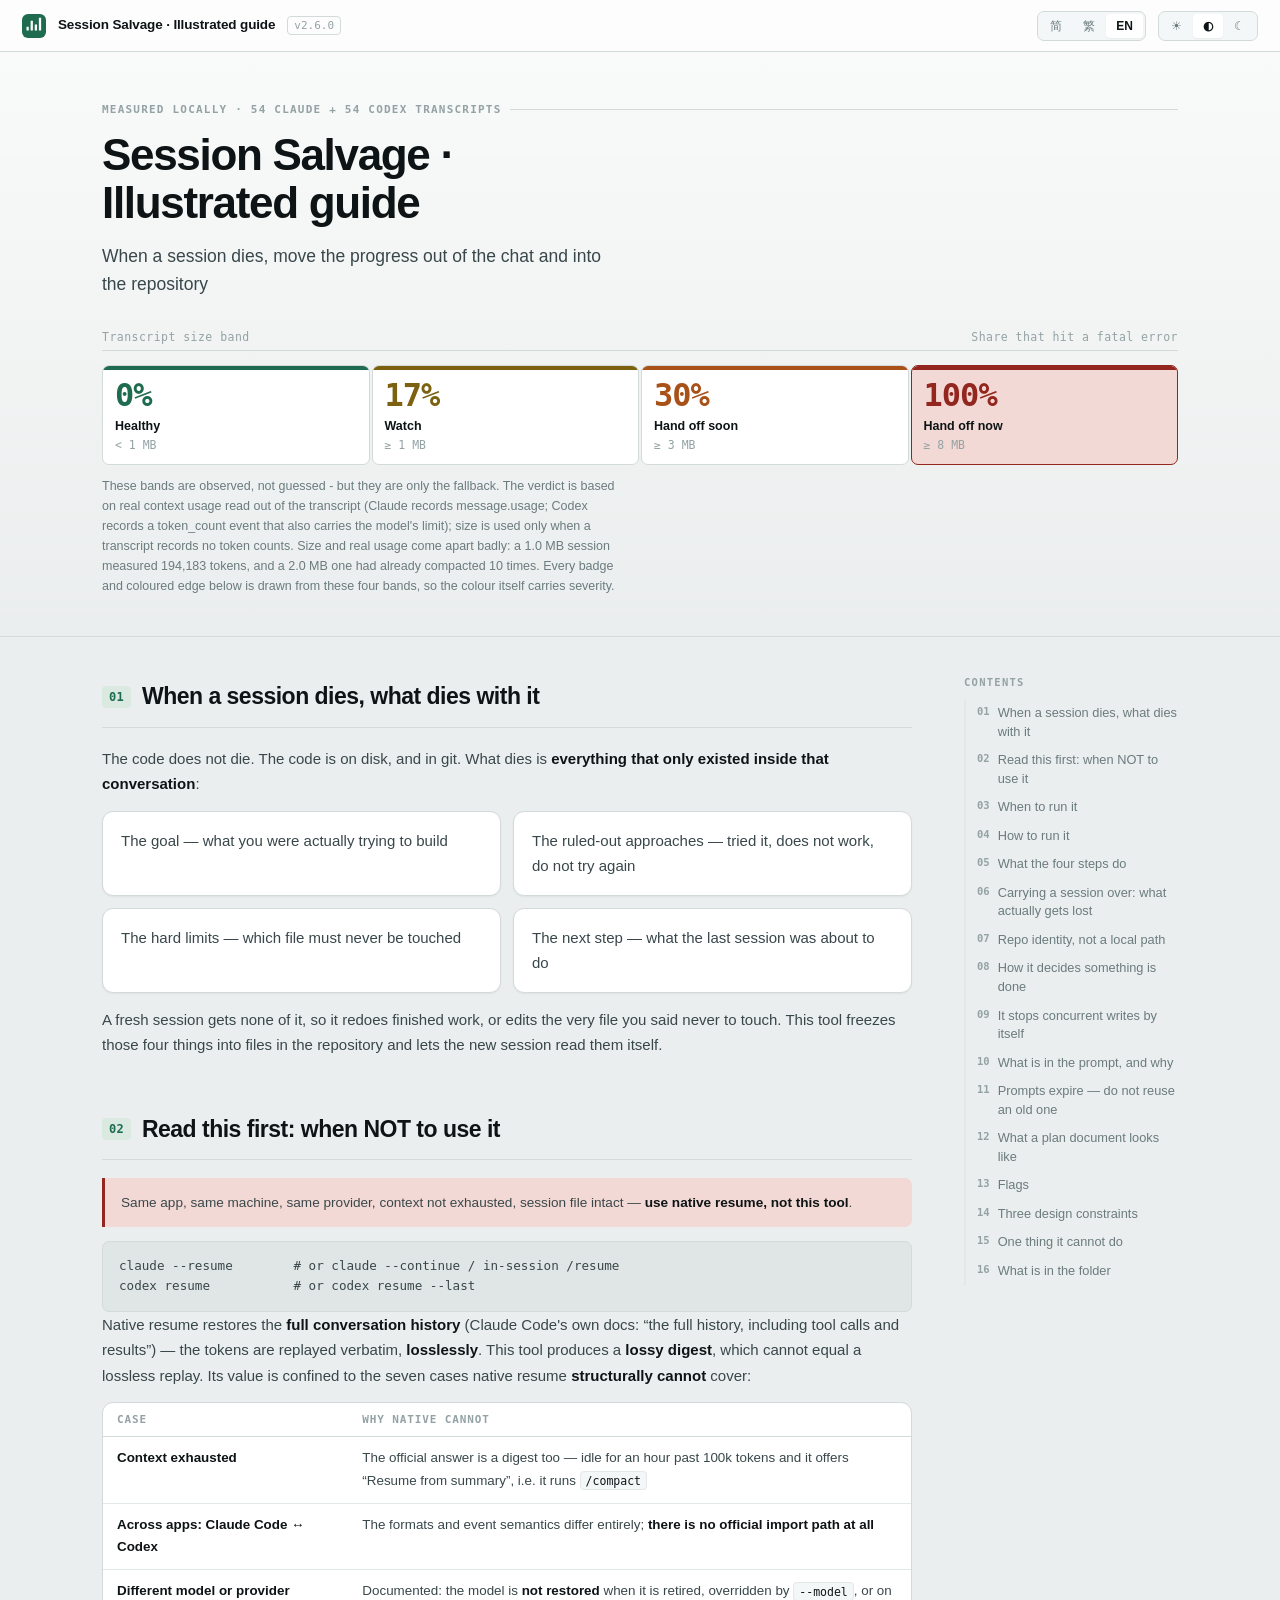
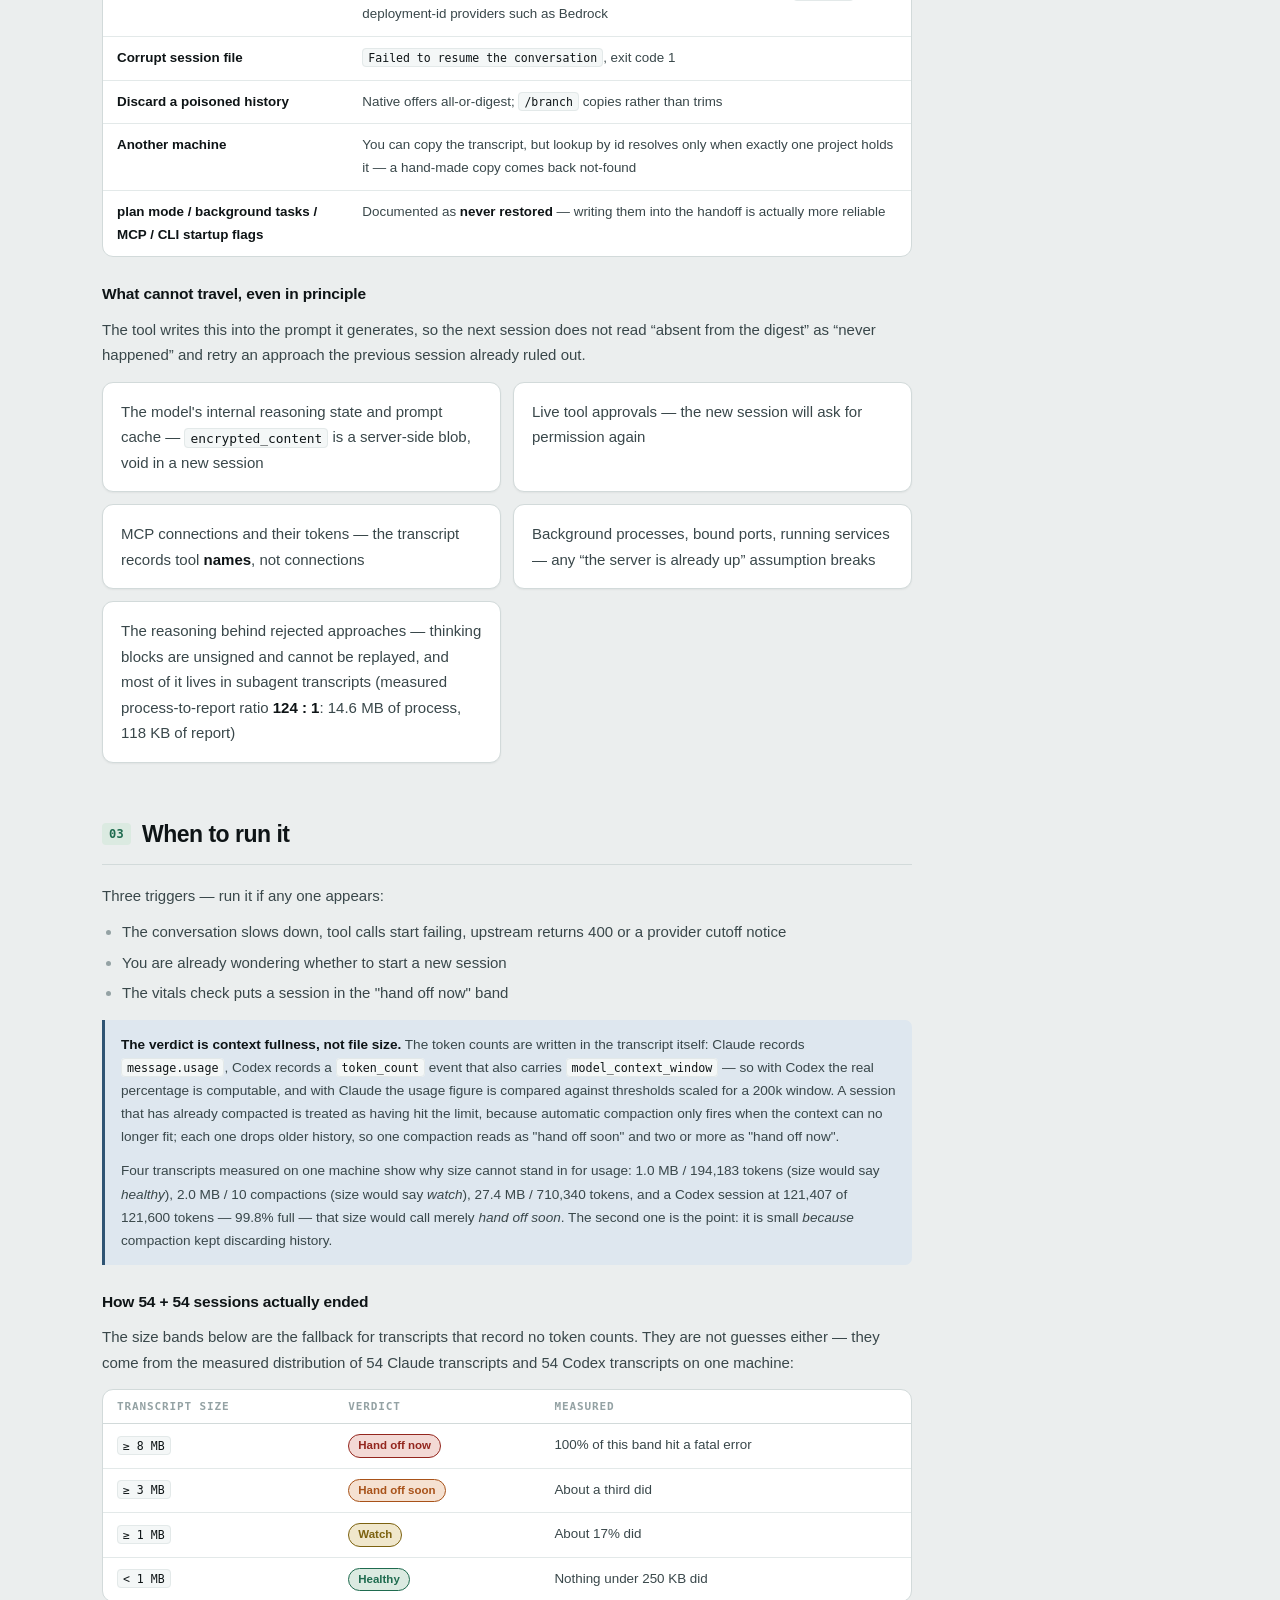
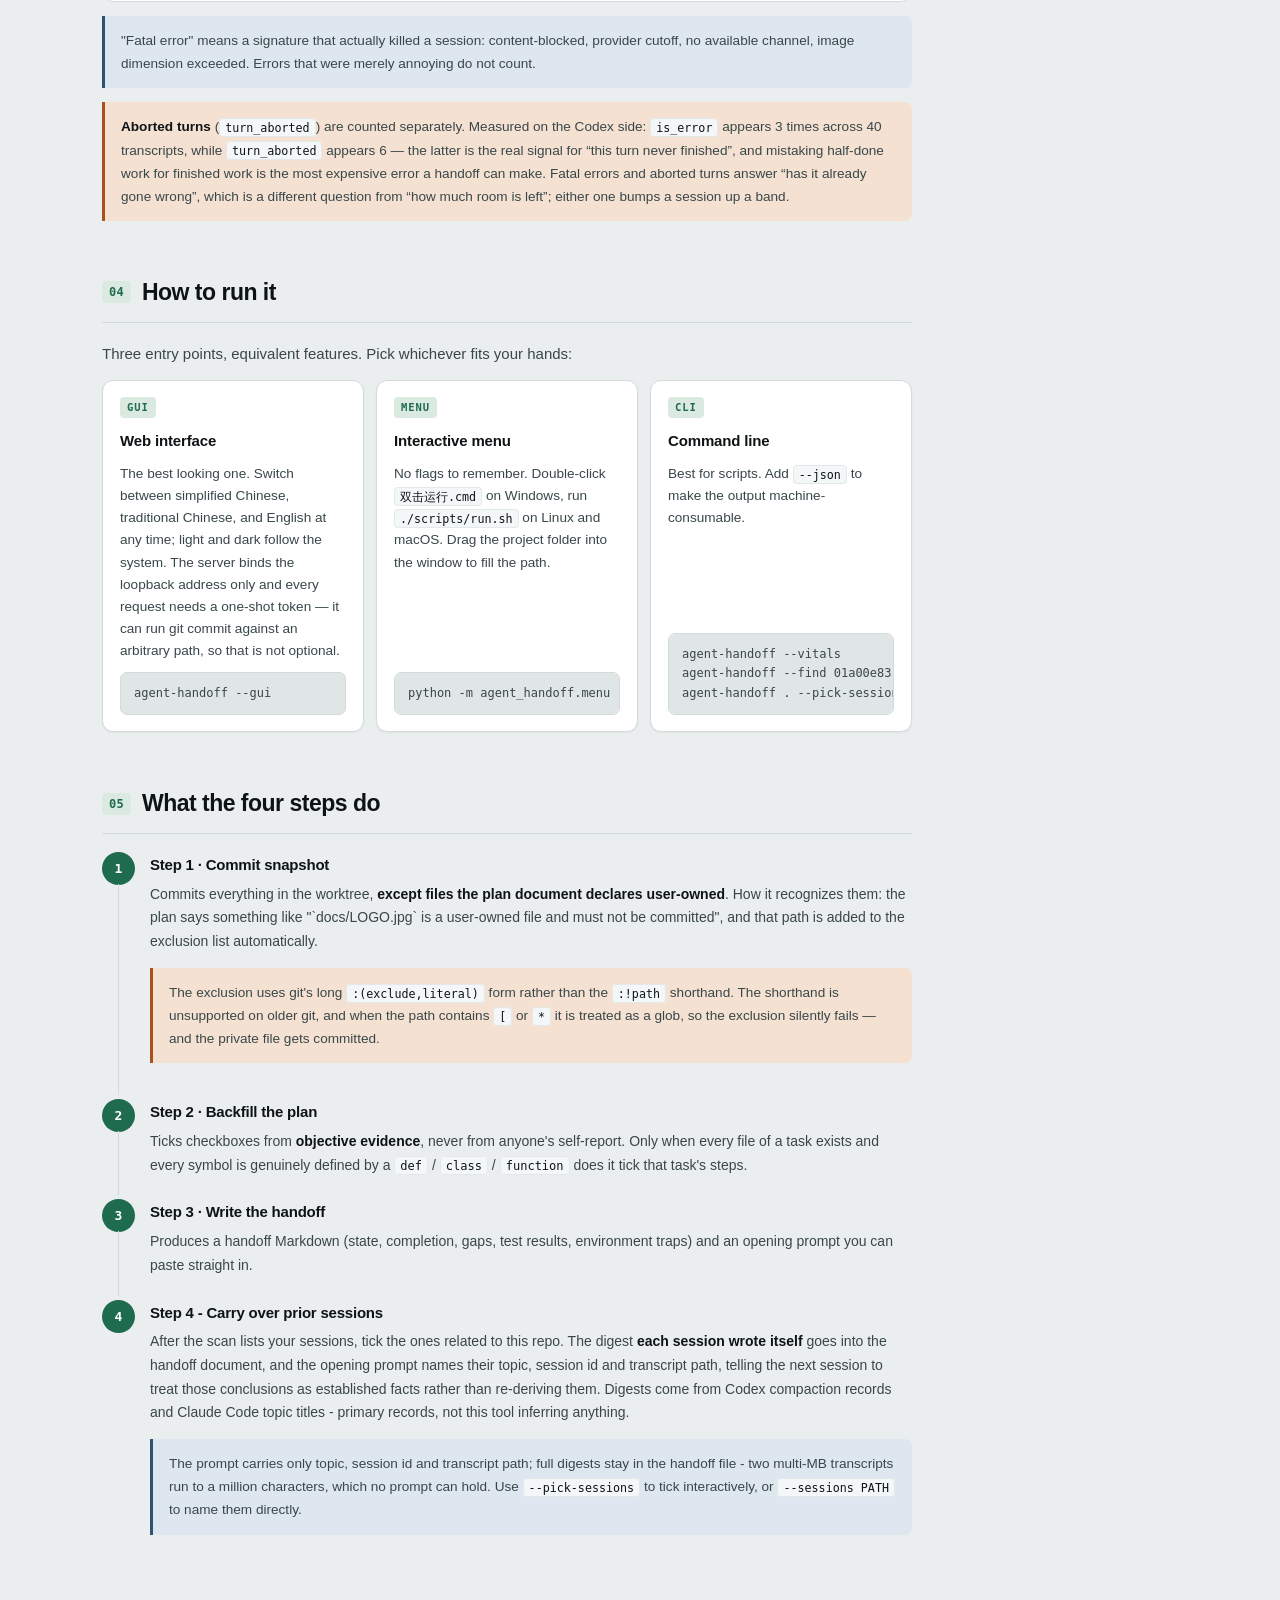
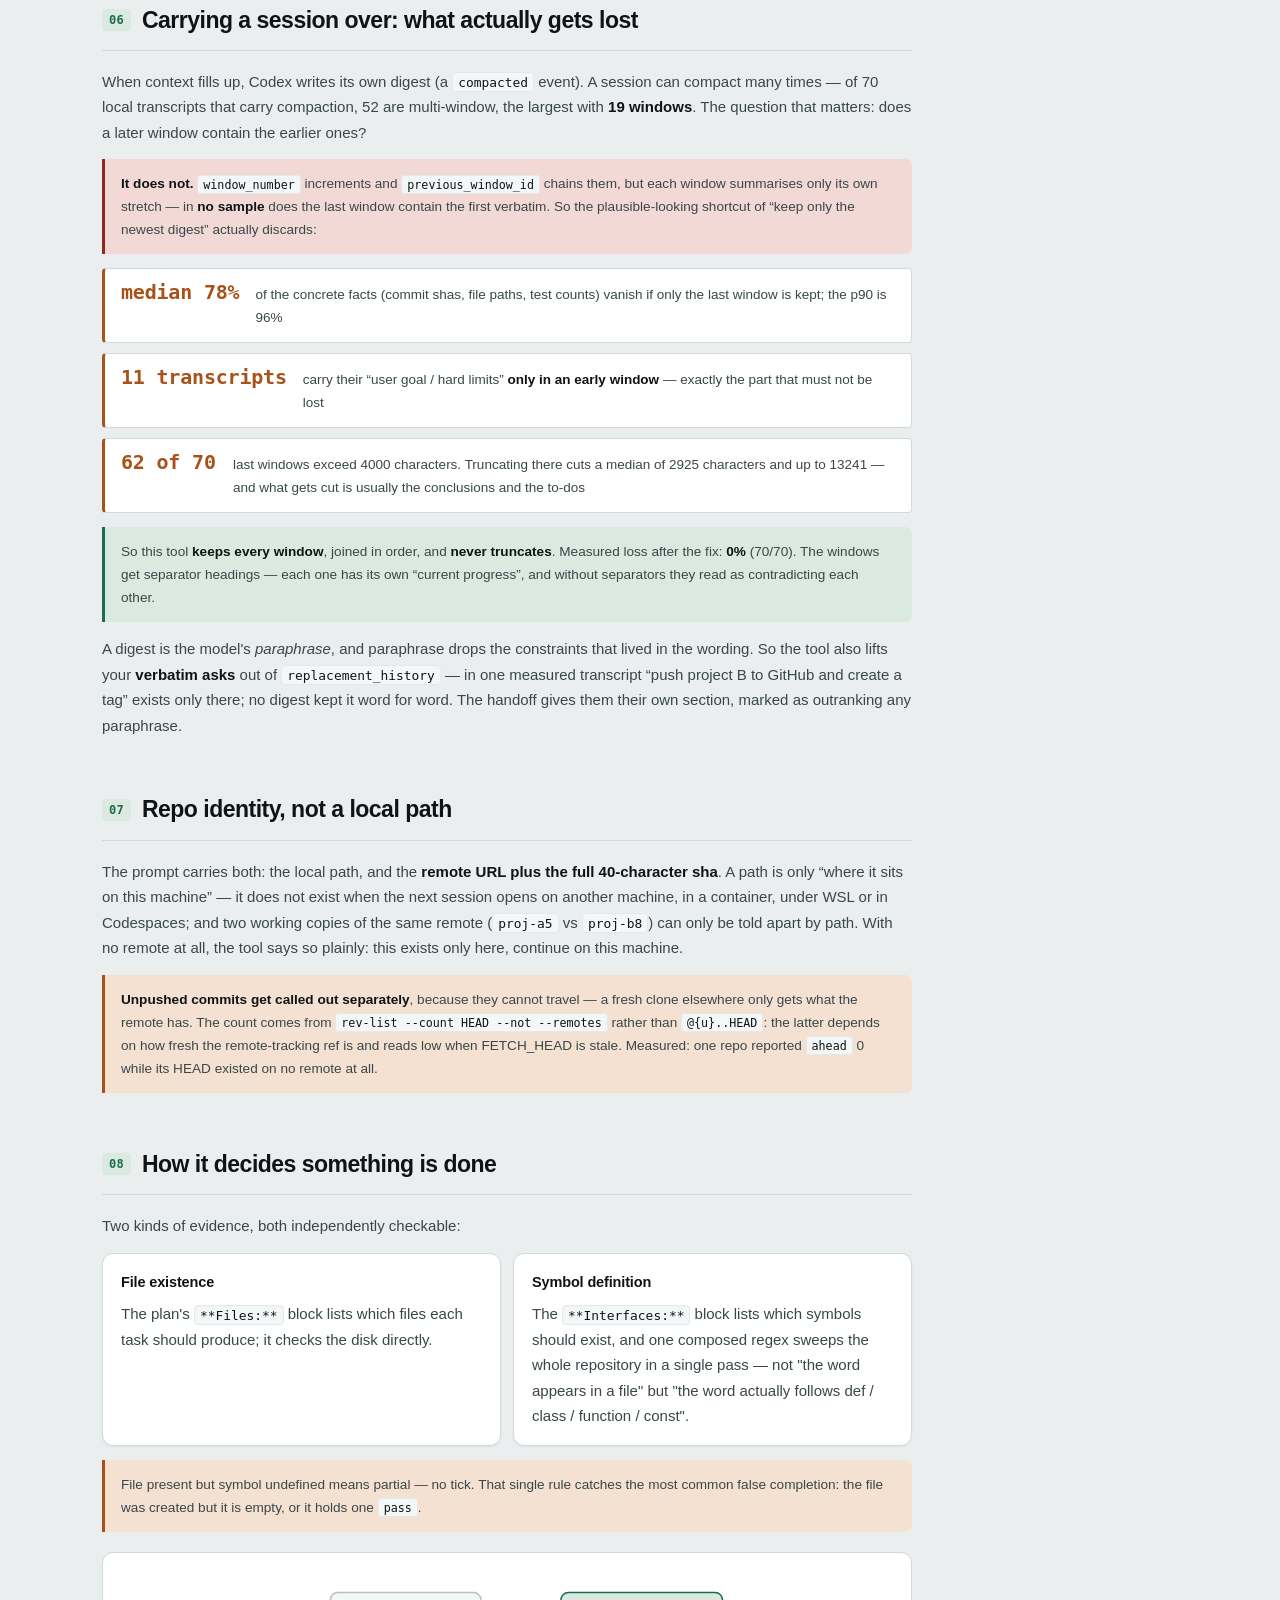
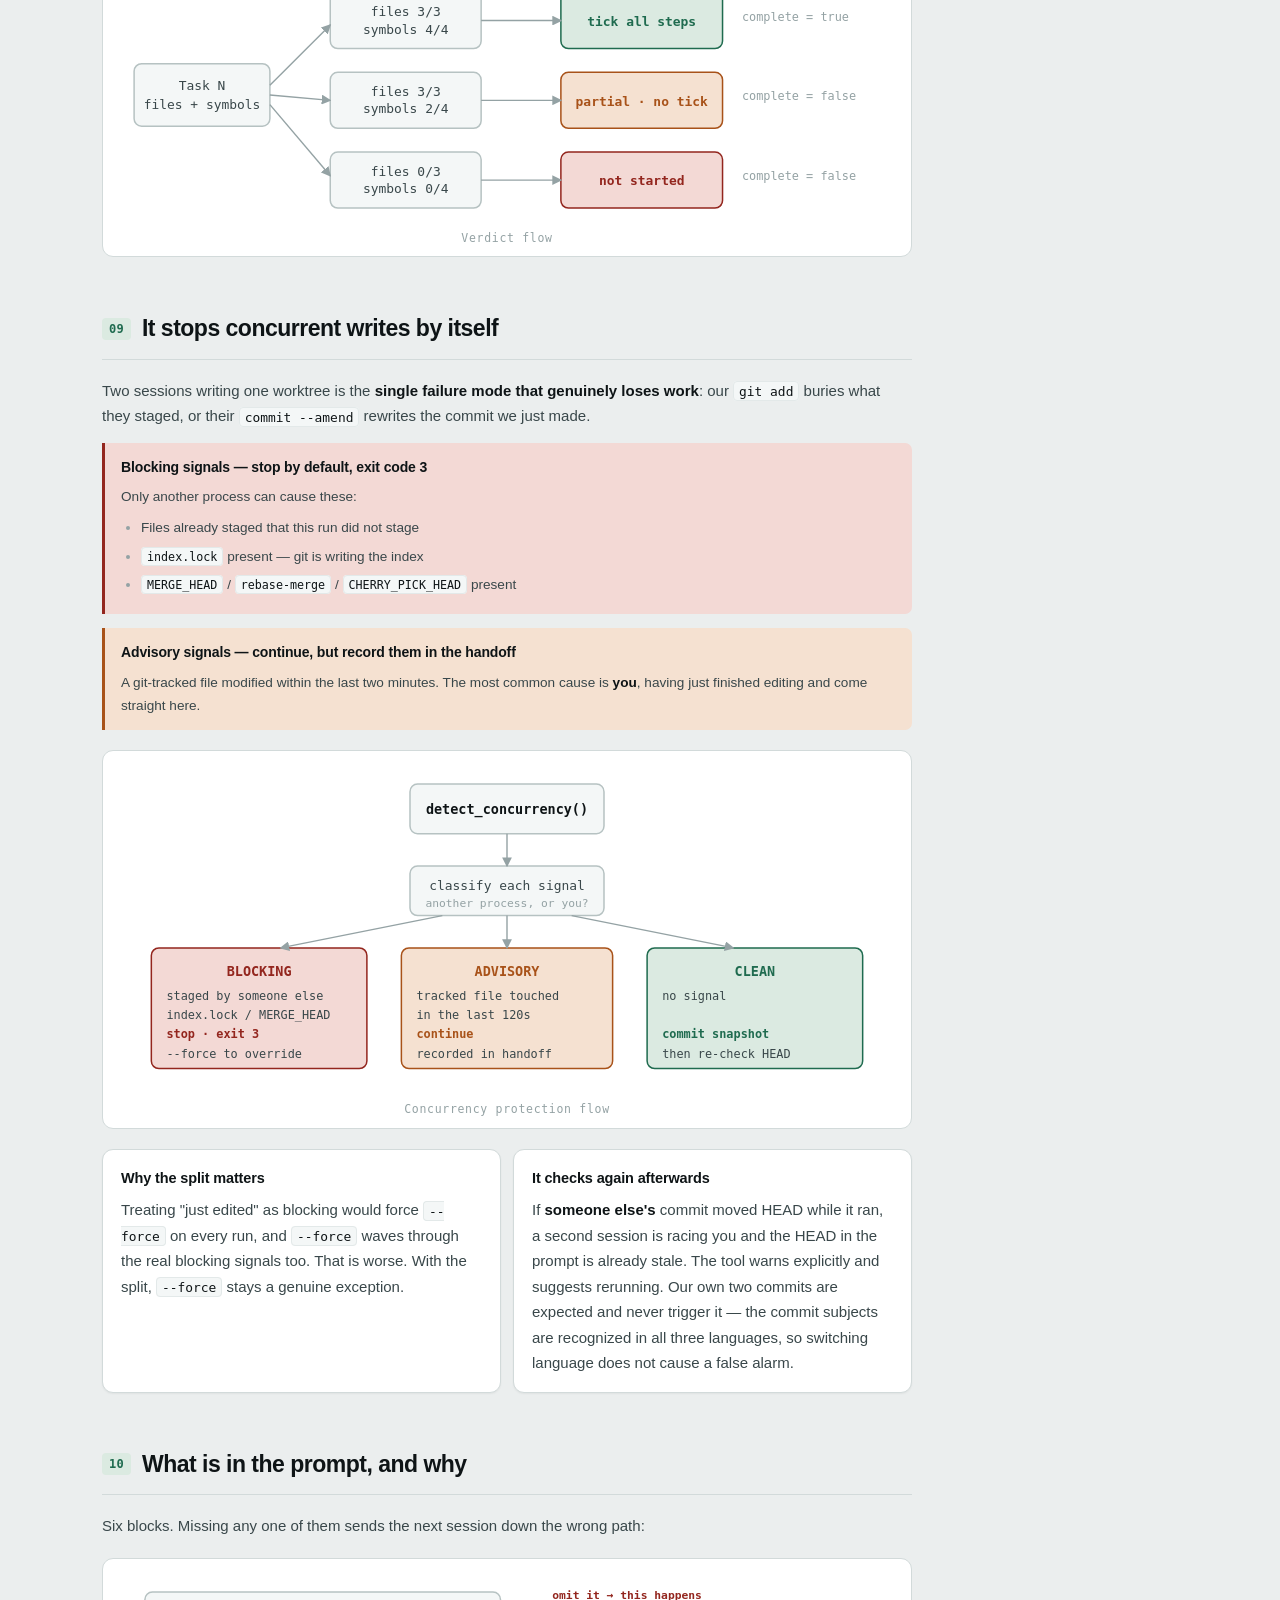
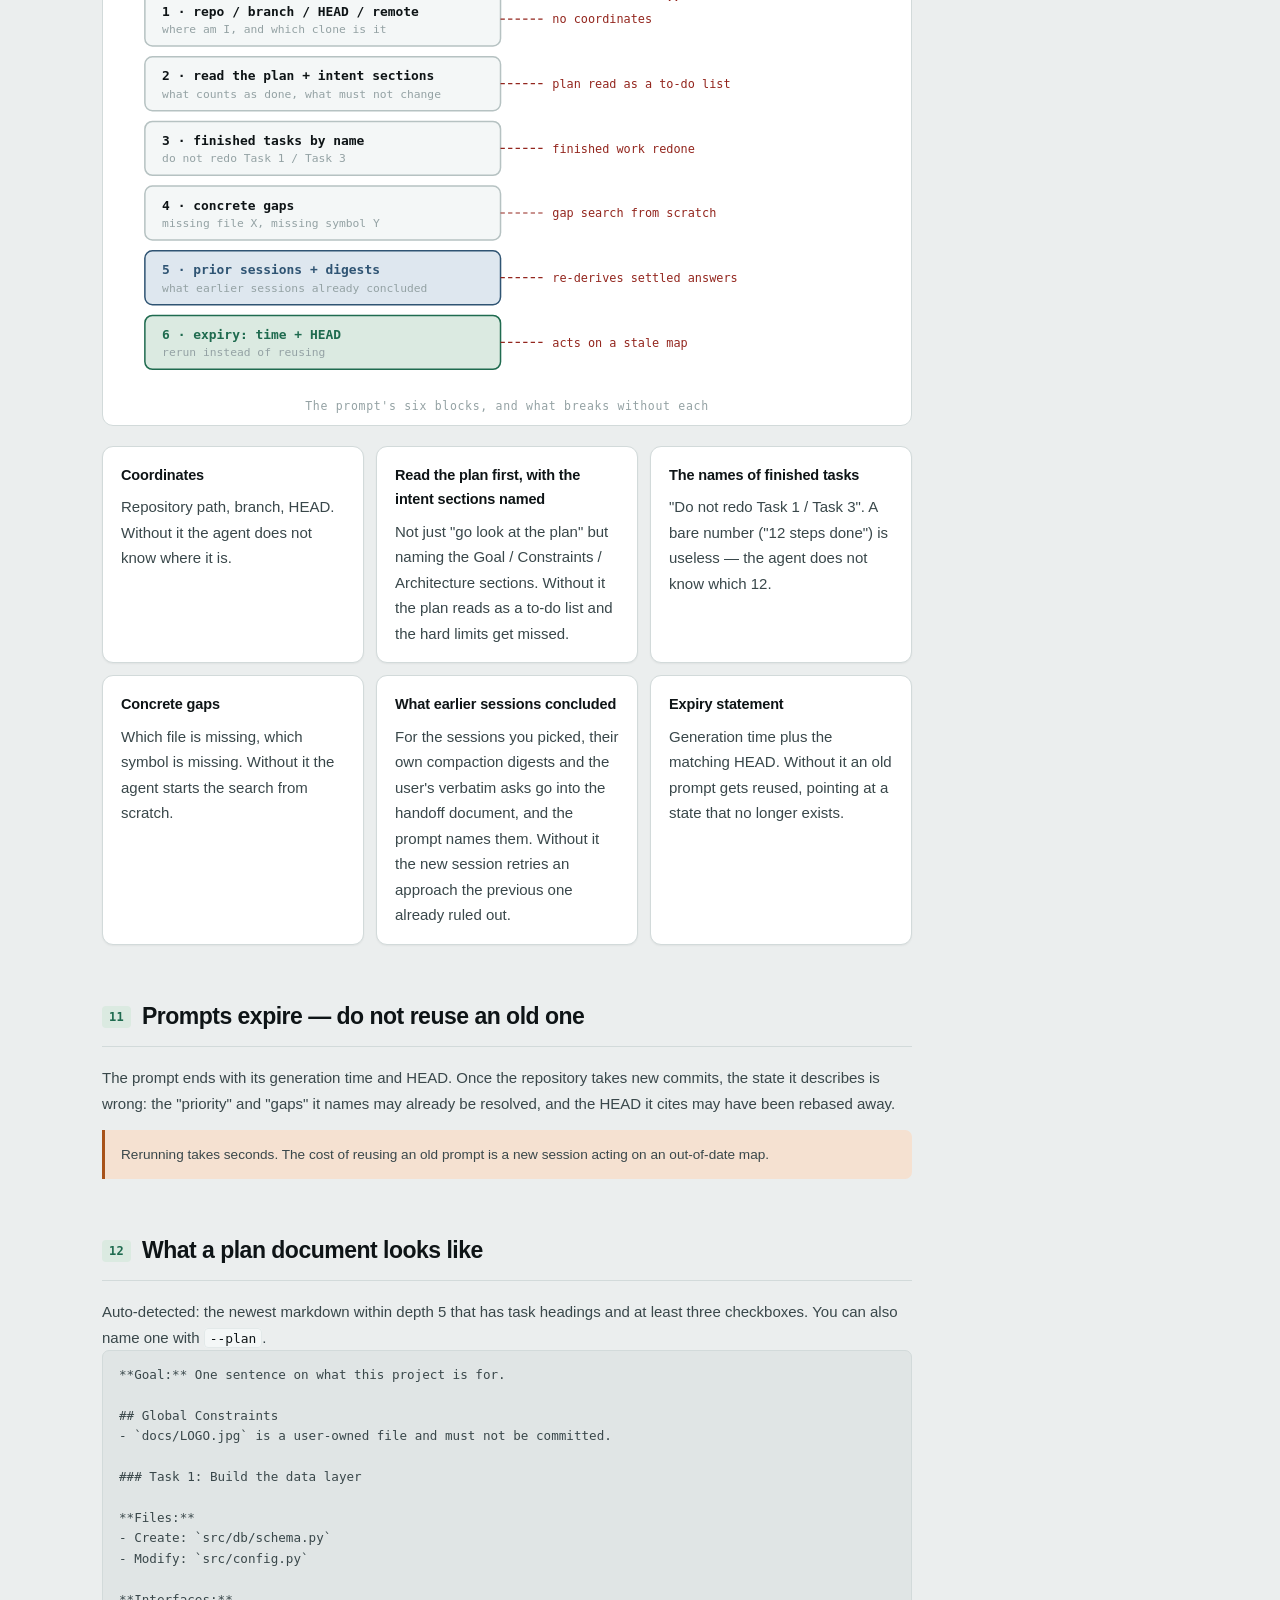
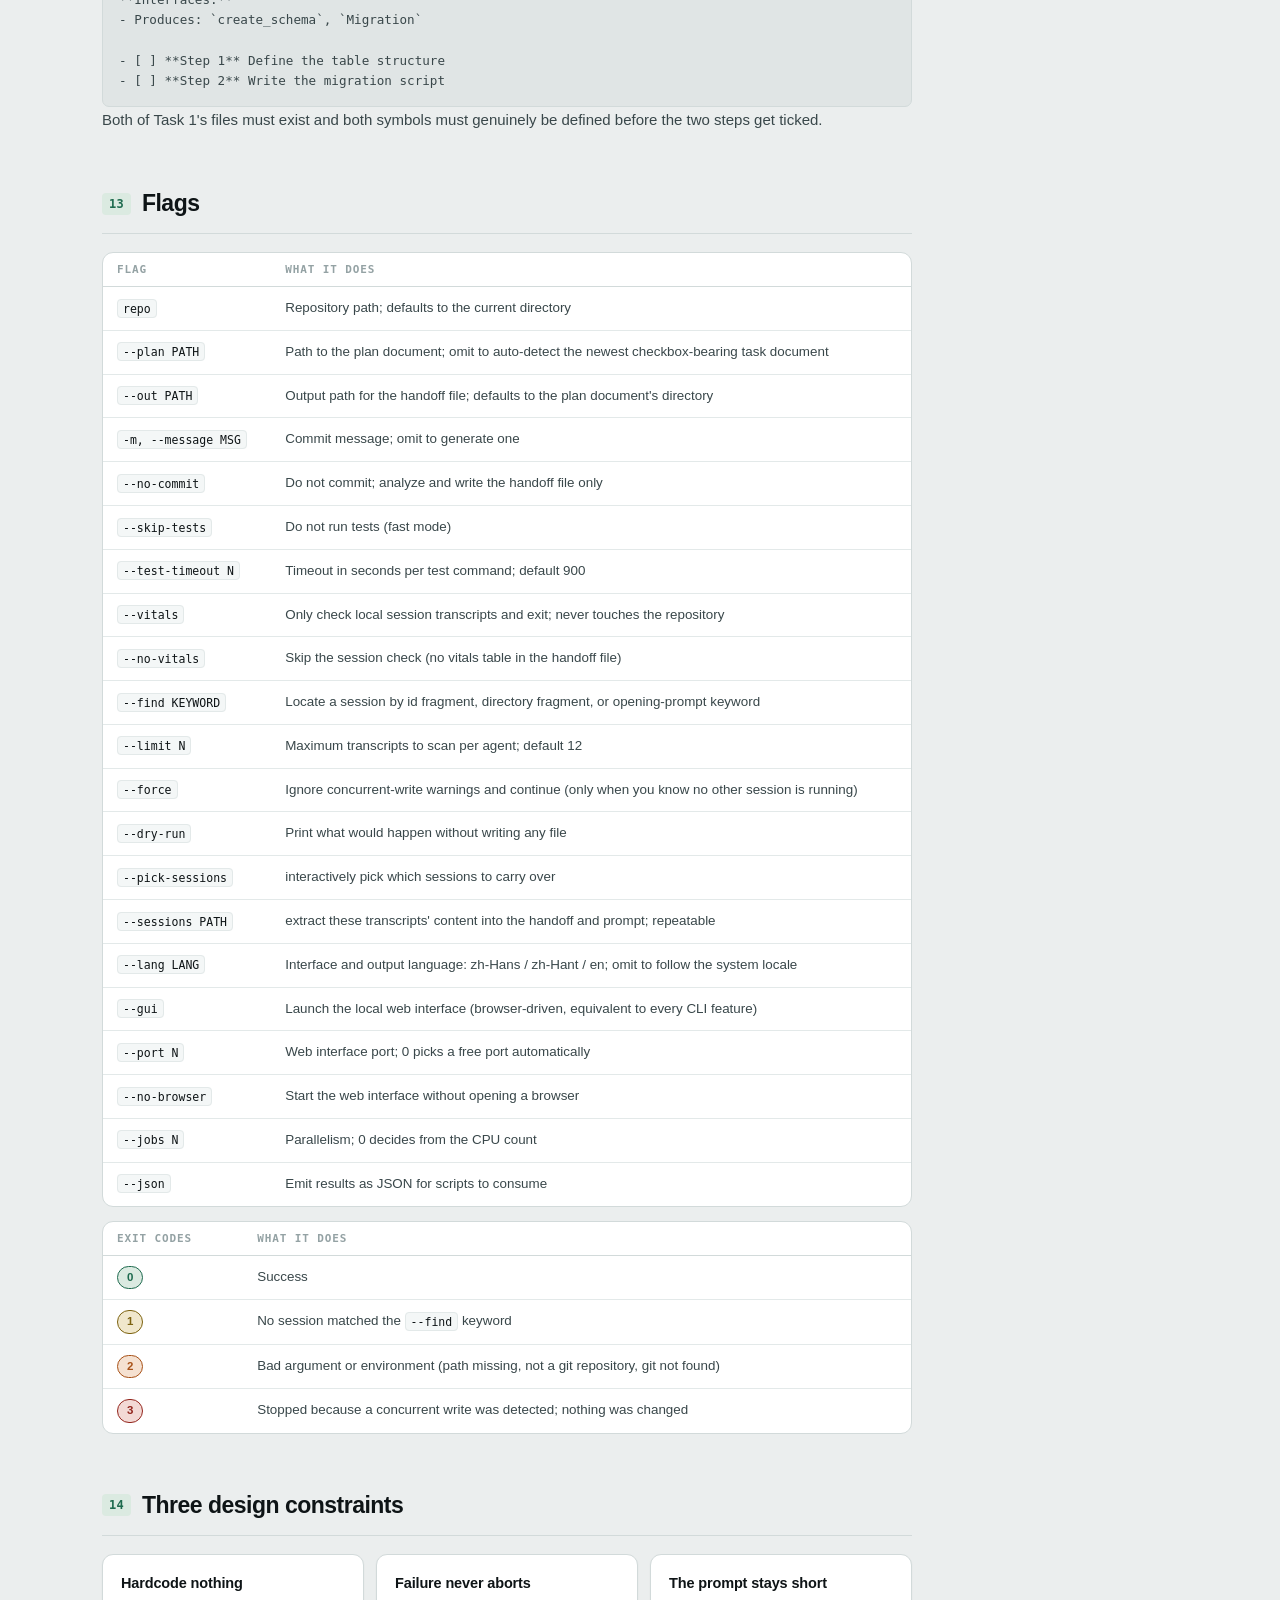
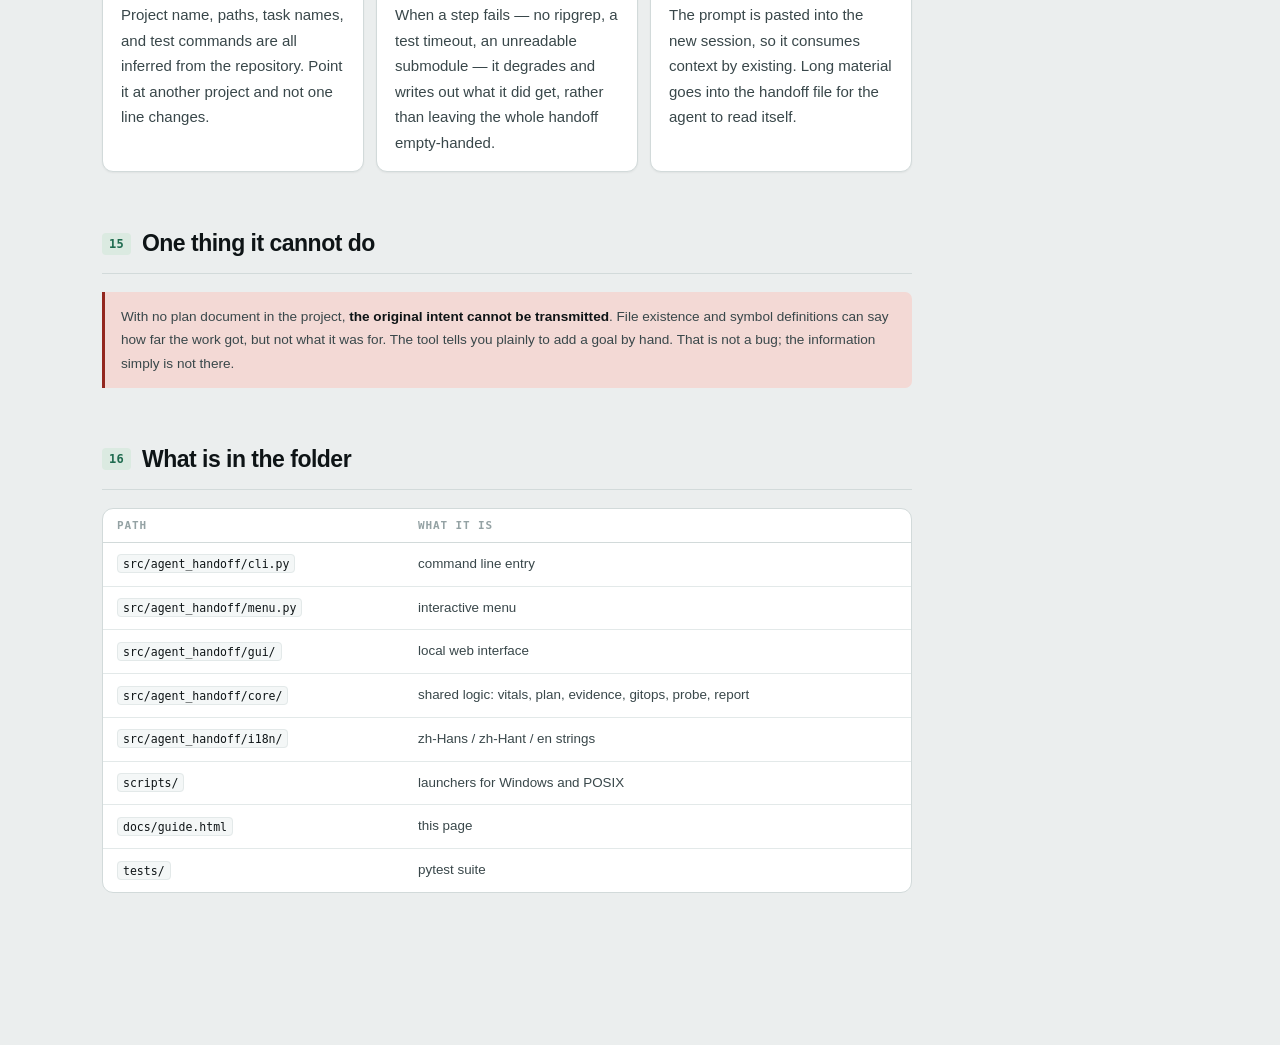
==== commit 18819dc7: "feat: 判定依据可展开、环境自检、占用走势 判定与环境此前都只有结论没有过程。三件事：  band_reason() 返回结构化事实而非句子。抬档地板（压缩 >=2 抬 critical、 致命+" ====
--- a/docs/guide.html
+++ b/docs/guide.html
@@ -6,7 +6,7 @@
 <title>会话交接工具 · 图文说明</title>
 <link rel="icon" href="data:image/svg+xml,%3Csvg xmlns='http://www.w3.org/2000/svg' viewBox='0 0 32 32'%3E%3Crect width='32' height='32' rx='8' fill='%231F6B4F'/%3E%3Cpath d='M6 22h3v-5H6zm5.5 0h3V9h-3zm5.5 0h3v-8h-3zm5.5 0h3V5h-3z' fill='%23fff'/%3E%3C/svg%3E">
 <script id="guide-i18n" type="application/json">{"zh-Hans":{"lang":"zh-Hans","dir_note":"简体中文","title":"会话交接工具 · 图文说明","tagline":"会话卡死时，把进度从对话里搬进仓库","eyebrow":"本机实测 · 54 个 Claude + 54 个 Codex 转录","gauge.axis":"转录体积区间","gauge.metric":"该区间出现过致命错误的比例","gauge.foot":"分档不是拍脑袋，但它只是兜底判据。真正的判定看上下文占用，那个数字直接从转录里读出来（Claude 记在 message.usage，Codex 的 token_count 事件还带模型上限）；只有转录里读不到 token 数才退回体积。体积与真实占用严重脱钩：实测一个 1.0 MB 的会话已用 194,183 token，一个 2.0 MB 的会话已经压缩过 10 次。页面后面每一个徽章、每一条色边都取自这四档，颜色本身携带严重度。","nav":"目录","s1.h":"会话死了，什么跟着死","s1.p1":"代码不会死。代码在磁盘上，git 里也有。死掉的是<strong>只存在于那段对话里的东西<\/strong>：","s1.li1":"目标 —— 你到底要做成什么样","s1.li2":"已经排除的方案 —— 试过、不行、别再试","s1.li3":"红线 —— 哪个文件绝对不能碰","s1.li4":"下一步 —— 上一个会话正打算做什么","s1.p2":"新会话拿不到这些，于是它重做已完成的工作，或者改掉你明确说过不能碰的文件。这个工具把这四样东西固化成仓库里的文件，让新会话自己读。","sn.h":"先读这一节：什么时候不该用它","sn.p1":"同一个 APP、同一台机器、同一个供应商、上下文没满、会话文件完好时——<strong>用原生续接，不要用这个工具<\/strong>。","sn.p2":"原生续接恢复的是<strong>完整对话历史<\/strong>（Claude Code 官方文档：「the full history, including tool calls and results」），即原样重放 token，<strong>无损<\/strong>。本工具产出的是<strong>有损摘要<\/strong>，不可能等于无损重放。它的价值只在原生续接<strong>结构性做不到<\/strong>的七类场景：","sn.t.case":"场景","sn.t.why":"为什么原生做不到","sn.c1.a":"上下文已耗尽","sn.c1.b":"官方自己的解法也是压缩摘要——闲置 1 小时 + 超 10 万 token 时弹「Resume from summary」，等于跑 <code>/compact<\/code>","sn.c2.a":"跨 APP：Claude Code ↔ Codex","sn.c2.b":"两边格式与事件语义完全不同，<strong>无任何官方导入机制<\/strong>","sn.c3.a":"换模型 / 换供应商","sn.c3.b":"文档明列：模型在已退役、被 <code>--model<\/code> 覆盖、或 Bedrock 等部署 ID 供应商上<strong>不恢复<\/strong>","sn.c4.a":"会话文件损坏","sn.c4.b":"<code>Failed to resume the conversation<\/code>，退出码 1","sn.c5.a":"要丢弃被污染的历史","sn.c5.b":"原生只能全带或摘要；<code>/branch<\/code> 是复制而非裁剪","sn.c6.a":"跨机器","sn.c6.b":"转录可以拷，但官方按 ID 查找只在「恰好一个项目持有该 ID」时才解析，手工副本会被判 not-found","sn.c7.a":"plan mode / 后台任务 / MCP / CLI 启动参数","sn.c7.b":"文档明列<strong>永不恢复<\/strong>——写进交接文档反而更可靠","sn.h2":"哪些东西原理上传不过去","sn.p3":"工具会把这一段写进生成的提示词，免得接续会话把「摘要里没有」当成「没发生过」，于是把上一个会话已经排除的方案重新试一遍。","sn.x1":"模型内部推理状态与 prompt 缓存——<code>encrypted_content<\/code> 是服务端加密串，换会话即失效","sn.x2":"工具授权运行时态——新会话会重新弹权限确认","sn.x3":"MCP 连接与认证令牌——转录只记工具<strong>名字<\/strong>，不记连接","sn.x4":"后台进程、监听端口、已启动的服务——「服务已启动」的假设会失效","sn.x5":"被否决方案的推理过程——thinking 无签名不可回放，且多在子代理转录里（实测子代理「过程 : 报告」= <strong>124 : 1<\/strong>，14.6 MB 过程 vs 118 KB 报告）","s2.h":"什么时候该跑它","s2.p1":"三个触发点，任何一个出现就跑：","s2.li1":"对话开始变慢、工具调用频繁失败、上游返回 400 或熔断提示","s2.li2":"你已经在想「要不要重开一个会话」","s2.li3":"体检结果显示某个会话进了「立刻交接」区间","s2.h2":"54 + 54 个会话实际怎么结束的","s2.p0":"<strong>判定看上下文占用，不是文件体积。<\/strong> 占用数就写在转录里：Claude 记在 <code>message.usage<\/code>，Codex 的 <code>token_count<\/code> 事件还额外带 <code>model_context_window<\/code>——所以 Codex 侧能算出真占用率，Claude 侧则拿占用量对照按 200k 窗口折算的阈值。已经压缩过的会话直接按「满过」对待：自动压缩只在上下文装不下时才触发，而每次压缩都会丢掉更早的历史，所以压缩一次即「尽快交接」，两次以上「立刻交接」。","s2.p0b":"本机实测四个转录说明体积替代不了占用：1.0 MB / 194,183 token（体积会判<em>健康<\/em>）、2.0 MB / 压缩 10 次（体积会判<em>留意<\/em>）、27.4 MB / 710,340 token，以及一个 Codex 会话 121,407 / 121,600 token——占用 99.8%，而体积只会说<em>尽快交接<\/em>。第二个最能说明问题：它体积小<em>恰恰因为<\/em>压缩一直在丢历史。","s2.p2":"下面这套体积分档是读不到 token 数时的兜底。它也不是拍脑袋，是本机 54 个 Claude 转录 + 54 个 Codex 转录的实测分布：","s2.t.size":"转录体积","s2.t.verdict":"判定","s2.t.measured":"实测","s2.r1":"该区间 100% 出现过致命错误","s2.r2":"约三成出现过","s2.r3":"约一成七出现过","s2.r4":"250 KB 以下无一出现过","s2.p3":"「致命错误」指真的杀死过会话的签名：content-blocked、供应商熔断、无可用渠道、图片尺寸超限。只让人烦躁的错误不算。","s2.p4":"另外单独统计<strong>被打断的轮次<\/strong>（<code>turn_aborted<\/code>）。实测 Codex 侧 <code>is_error<\/code> 在 40 个转录里只有 3 次，而 <code>turn_aborted<\/code> 有 6 次——后者才是「这轮没做完」的真实信号，而把半成品当成已完成是交接里最贵的误判。致命错误与中断回答的是「已经出事了没有」，跟「还能撑多久」是两件事；任何一个都会把会话往上抬一档。","s3.h":"怎么用","s3.p1":"三种入口，功能等价，选顺手的：","s3.gui.h":"网页界面","s3.gui.p":"最好看，支持简体／繁體／English 随时切换，浅色深色跟随系统。服务只绑定本机回环地址，每个请求都要一次性令牌 —— 它能对任意路径跑 git commit，所以这不是可选项。","s3.menu.h":"交互菜单","s3.menu.p":"不用记参数。Windows 双击 <code>双击运行.cmd<\/code>，Linux／macOS 跑 <code>./scripts/run.sh<\/code>。把项目文件夹拖进窗口就能填路径。","s3.cli.h":"命令行","s3.cli.p":"适合写进脚本。加 <code>--json<\/code> 可以让输出被程序消费。","s4.h":"四步做了什么","s4.step1.h":"第 1 步 · 提交快照","s4.step1.p":"把工作区的一切提交，但<strong>排除计划文档声明为「用户私有」的文件<\/strong>。识别方式：计划文档里写了「`docs/LOGO.jpg` 是用户私有文件，不得提交」这类句子，路径会被自动加进排除列表。","s4.step1.note":"排除用的是 git 的 <code>:(exclude,literal)<\/code> 长写法而不是 <code>:!path<\/code> 简写：后者在旧版 git 上不支持，且路径含 <code>[<\/code> 或 <code>*<\/code> 时会被当通配符，排除会静默失效 —— 私有文件就被提交上去了。","s4.step2.h":"第 2 步 · 回填计划","s4.step2.p":"按<strong>客观证据<\/strong>勾选复选框，不看任何人的自我报告。一个任务的全部文件都存在、全部符号都真的被 <code>def<\/code>／<code>class<\/code>／<code>function<\/code> 定义了，它的每一步才会被勾上。","s4.step3.h":"第 3 步 · 生成交接","s4.step3.p":"写出一份交接 Markdown（现场、完成度、缺口、测试结果、环境陷阱）和一段可直接粘贴的开场提示词。","s4.step4.note":"提示词里只放话题、会话 ID 与转录路径，完整摘要留在交接文档里——两份多 MB 的转录合计上百万字符，任何提示词都装不下。命令行用 <code>--pick-sessions<\/code> 勾选，或 <code>--sessions PATH<\/code> 直接指定。","sc.h":"传承会话时，实测丢了多少","sc.p1":"Codex 在上下文将满时会自己写一份压缩摘要（<code>compacted<\/code> 事件）。一个会话可以压缩很多次——本机实测 70 个带压缩的转录里 52 个是多窗口，最多 <strong>19 个窗口<\/strong>。关键问题是：后一个窗口有没有包含前一个？","sc.p2":"<strong>不包含。<\/strong> <code>window_number<\/code> 递增、<code>previous_window_id<\/code> 串成链，每个窗口只总结它自己那一段，<strong>没有任何一个样本<\/strong>的末窗逐字包含首窗。所以「只保留最后一次摘要」这个看起来合理的做法，实际会丢掉：","sc.m1.k":"中位 78%","sc.m1.v":"具体事实（commit sha、文件路径、测试计数）在只留末窗时消失；p90 是 96%","sc.m2.k":"11 个转录","sc.m2.v":"的「用户目标 / 红线约束」<strong>只出现在早期窗口<\/strong>——恰恰是最不能丢的那部分","sc.m3.k":"62 / 70","sc.m3.v":"个末窗超过 4000 字符。截断到那个长度会中位切掉 2925 字符、最多 13241 字符，而切掉的往往正是结论与待办","sc.p3":"所以这个工具<strong>保留全部窗口<\/strong>并按时间顺序拼接，也<strong>不截断<\/strong>。修复后实测丢失率 <strong>0%<\/strong>（70/70）。窗口之间加分隔标题——多个窗口各自都有「当前进度」，不分隔会互相矛盾。","sc.p4":"摘要是模型的<em>转述<\/em>，转述会丢措辞里的约束。所以工具还从 <code>replacement_history<\/code> 里取出<strong>用户原话<\/strong>逐字保留——实测某个转录里「将项目 B 推送到 GitHub 并创建 tag」只存在于这里，任何摘要都没有逐字留下它。交接文档把原话单独成节，并注明它优先于任何转述。","si.h":"仓库身份，不是本机路径","si.p1":"提示词同时给两样东西：本机路径，以及 <strong>remote URL + 完整 40 位 sha<\/strong>。路径只是「它在这台机器上的位置」——新会话在另一台机器、容器、WSL 或 Codespaces 里打开时路径不存在；而同一个 remote 下的两个工作副本（<code>proj-a5<\/code> 与 <code>proj-b8<\/code>）也只能靠路径区分。没有远程时工具会明说「只存在于本机，接续必须在同一台机器上」。","si.p2":"<strong>未推送的提交会被单独声明<\/strong>，因为它们传不过去——新会话在别处 clone 只会拿到远程有的东西。判定用 <code>rev-list --count HEAD --not --remotes<\/code> 而不是 <code>@{u}..HEAD<\/code>：后者依赖远程跟踪引用是否新鲜，FETCH_HEAD 陈旧时会偏小。实测某仓库 <code>ahead<\/code> 显示 0，而它的 HEAD 在任何远程上都不存在。","s4.step4.p":"扫描列出本机会话后，勾选与这个仓库相关的那些。它们<strong>自己写下的交接摘要<\/strong>会写进交接文档的「前序会话」一节，开场提示词点名它们的话题、会话 ID 与转录路径，并要求新会话把这些结论当作既有事实，不要重新推导。摘要来自 Codex 上下文压缩时留下的记录与 Claude Code 的话题标题，属于原始记录，不是本工具的推断。","s4.step4.h":"第 4 步 · 传承前序会话","s5.h":"它凭什么判断「做完了」","s5.p1":"两类证据，都能被独立复核：","s5.e1.h":"文件存在性","s5.e1.p":"计划文档的 <code>**Files:**<\/code> 段列出每个任务应产出哪些文件，直接查磁盘。","s5.e2.h":"符号定义","s5.e2.p":"<code>**Interfaces:**<\/code> 段列出应产出哪些符号，用一条合成正则一次扫完全库 —— 不是「文件里出现过这个词」，而是「这个词真的跟在 def／class／function／const 后面」。","s5.p2":"文件在但符号没定义 = 部分完成，不勾。这一条挡住了最常见的假完成：文件被创建了但里面是空的，或者只有一句 <code>pass<\/code>。","s5.diagram.title":"判定流程","s6.h":"它会自己拦住并发写入","s6.p1":"两个会话同时写一个工作树是<strong>唯一真能丢工作<\/strong>的失败模式：我们的 <code>git add<\/code> 盖掉对方暂存的内容，或者对方的 <code>commit --amend<\/code> 重写我们刚做的提交。","s6.block.h":"阻断信号 —— 默认停止，退出码 3","s6.block.p":"这些只可能由另一个进程造成：","s6.block.li1":"暂存区已有文件，而不是本次操作放进去的","s6.block.li2":"<code>index.lock<\/code> 存在 —— git 正在写索引","s6.block.li3":"<code>MERGE_HEAD<\/code> / <code>rebase-merge<\/code> / <code>CHERRY_PICK_HEAD<\/code> 存在","s6.warn.h":"提示信号 —— 继续，但记录进交接文件","s6.warn.p":"两分钟内有 git 跟踪的文件被改动。最常见的成因是<strong>你自己<\/strong>刚改完就来跑交接。","s6.why.h":"为什么要分级","s6.why.p":"把「刚改完」当阻断，会逼你每次都加 <code>--force<\/code>；而 <code>--force<\/code> 会连真正的阻断信号一起放过，反而更危险。分级之后 <code>--force<\/code> 变成真正的例外手段。","s6.after.h":"跑完还会再查一次","s6.after.p":"运行期间如果 HEAD 被<strong>别人的<\/strong>提交推进了，说明第二个会话在跟你赛跑，提示词里那个 HEAD 已经过期。工具会明确警告并建议重跑。我们自己的两个提交是预期的，不会误报 —— 三种语言的提交主题都被认得，切过语言也不会误判。","s6.diagram.title":"并发保护流程","s7.h":"提示词里有什么，为什么","s7.p1":"六块内容，缺任何一块都会让接续会话走错路：","s7.b1.h":"现场坐标","s7.b1.p":"仓库路径、分支、HEAD。缺了它不知道自己在哪。","s7.b2.h":"先读计划文档，并点名意图段落","s7.b2.p":"不只说「去看计划」，而是点名 Goal／Constraints／Architecture 这几段。缺了它把计划当待办清单，漏掉红线。","s7.b3.h":"已完成任务的名字","s7.b3.p":"「不要重做 Task 1 / Task 3」。只给一个数字（「已完成 12 步」）没用 —— 它不知道哪 12 步。","s7.b4.h":"具体缺口","s7.b4.p":"缺哪个文件、缺哪个符号。缺了它要从头找。","s7.b5.h":"过期声明","s7.b5.p":"生成时间 + 对应 HEAD。缺了它旧提示词会被复用，指向一个已经不存在的状态。","s7.b6.h":"前序会话的结论","s7.b6.p":"勾选过的会话，它们自己写下的压缩摘要与用户原话都进交接文档，提示词点名它们。缺了它，新会话会把上一个会话已经排除的方案重新试一遍。","s7.diagram.title":"提示词六块结构，以及每块缺失的后果","s8.h":"提示词会过期，别复用旧的","s8.p1":"提示词末尾带生成时间和 HEAD。仓库此后又有提交时，那段提示词描述的现场已经不对了 —— 它说的「优先级」和「缺口」可能已经被解决，它引用的 HEAD 可能已经被 rebase 掉。","s8.p2":"重跑一次，几秒钟的事。复用旧提示词的代价是新会话按过时的地图行动。","s9.h":"计划文档长什么样","s9.p1":"自动探测：深度 5 以内、含任务标题且至少 3 个复选框的最新 markdown。也可以用 <code>--plan<\/code> 明确指定。","s9.p2":"Task 1 的两个文件都存在、两个符号都真被定义，两个 Step 才会被勾上。","s10.h":"参数表","s10.t.flag":"参数","s10.t.what":"作用","s10.exit.h":"退出码","s10.exit.0":"成功","s10.exit.1":"没有会话匹配 <code>--find<\/code> 的关键词","s10.exit.2":"参数或环境错误（路径不存在、不是 git 仓库、找不到 git）","s10.exit.3":"检测到并发写入而停止，未做任何改动","s11.h":"三条设计约束","s11.c1.h":"不硬编码","s11.c1.p":"项目名、路径、任务名、测试命令一律从仓库自身推断。换一个项目不用改一行代码。","s11.c2.h":"失败不中断","s11.c2.p":"某个环节失败（没有 ripgrep、测试超时、子模块读不到）就降级，把已经拿到的信息写出来，不让整次交接空手而归。","s11.c3.h":"提示词要短","s11.c3.p":"提示词是要粘进新会话的，它自己就在消耗上下文。长的东西写进交接文件，让智能体自己去读。","s12.h":"一个做不到的情况","s12.p":"项目里没有计划文档时，<strong>原始意图无法传递<\/strong>。文件存在性和符号定义能说明「做到哪一步」，但说不出「本来要做什么」。这时工具会明确提醒你手工补一句目标。这不是 bug，是信息本身不存在。","s13.h":"文件夹里都有什么","s13.t.path":"路径","s13.t.what":"是什么"},"zh-Hant":{"lang":"zh-Hant","dir_note":"繁體中文","title":"工作階段交接工具 · 圖文說明","tagline":"工作階段卡死時，把進度從對話裡搬進儲存庫","eyebrow":"本機實測 · 54 個 Claude + 54 個 Codex 記錄","gauge.axis":"記錄體積區間","gauge.metric":"該區間出現過致命錯誤的比例","gauge.foot":"分檔不是拍腦袋，但它只是墊底判據。真正的判定看上下文佔用，那個數字直接從記錄裡讀出來（Claude 記在 message.usage，Codex 的 token_count 事件還帶模型上限）；只有記錄裡讀不到 token 數才退回體積。體積與真實佔用嚴重脫鉤：實測一個 1.0 MB 的工作階段已用 194,183 token，一個 2.0 MB 的工作階段已經壓縮過 10 次。頁面後面每一個徽章、每一條色邊都取自這四檔，顏色本身攜帶嚴重度。","nav":"目錄","s1.h":"工作階段死了，什麼跟著死","s1.p1":"程式碼不會死。程式碼在磁碟上，git 裡也有。死掉的是<strong>只存在於那段對話裡的東西<\/strong>：","s1.li1":"目標 —— 你到底要做成什麼樣","s1.li2":"已經排除的方案 —— 試過、不行、別再試","s1.li3":"紅線 —— 哪個檔案絕對不能動","s1.li4":"下一步 —— 上一個工作階段正打算做什麼","s1.p2":"新工作階段拿不到這些，於是它重做已完成的工作，或者改掉你明確說過不能動的檔案。這個工具把這四樣東西固化成儲存庫裡的檔案，讓新工作階段自己讀。","sn.h":"先讀這一節：什麼時候不該用它","sn.p1":"同一個 APP、同一台機器、同一個供應商、上下文沒滿、工作階段檔案完好時——<strong>用原生續接，不要用這個工具<\/strong>。","sn.p2":"原生續接恢復的是<strong>完整對話歷史<\/strong>（Claude Code 官方文件：「the full history, including tool calls and results」），即原樣重播 token，<strong>無損<\/strong>。本工具產出的是<strong>有損摘要<\/strong>，不可能等於無損重播。它的價值只在原生續接<strong>結構性做不到<\/strong>的七類場景：","sn.t.case":"場景","sn.t.why":"為什麼原生做不到","sn.c1.a":"上下文已耗盡","sn.c1.b":"官方自己的解法也是壓縮摘要——閒置 1 小時 + 超 10 萬 token 時彈「Resume from summary」，等於跑 <code>/compact<\/code>","sn.c2.a":"跨 APP：Claude Code ↔ Codex","sn.c2.b":"兩邊格式與事件語意完全不同，<strong>無任何官方匯入機制<\/strong>","sn.c3.a":"換模型 / 換供應商","sn.c3.b":"文件明列：模型在已退役、被 <code>--model<\/code> 覆蓋、或 Bedrock 等部署 ID 供應商上<strong>不恢復<\/strong>","sn.c4.a":"工作階段檔案損壞","sn.c4.b":"<code>Failed to resume the conversation<\/code>，退出碼 1","sn.c5.a":"要丟棄被污染的歷史","sn.c5.b":"原生只能全帶或摘要；<code>/branch<\/code> 是複製而非裁剪","sn.c6.a":"跨機器","sn.c6.b":"轉錄可以拷，但官方按 ID 查找只在「恰好一個專案持有該 ID」時才解析，手工副本會被判 not-found","sn.c7.a":"plan mode / 背景任務 / MCP / CLI 啟動參數","sn.c7.b":"文件明列<strong>永不恢復<\/strong>——寫進交接文件反而更可靠","sn.h2":"哪些東西原理上傳不過去","sn.p3":"工具會把這一段寫進產生的提示詞，免得接續工作階段把「摘要裡沒有」當成「沒發生過」，於是把上一個工作階段已經排除的方案重新試一遍。","sn.x1":"模型內部推理狀態與 prompt 快取——<code>encrypted_content<\/code> 是伺服器端加密字串，換工作階段即失效","sn.x2":"工具授權執行時狀態——新工作階段會重新彈權限確認","sn.x3":"MCP 連線與認證權杖——轉錄只記工具<strong>名字<\/strong>，不記連線","sn.x4":"背景行程、監聽埠、已啟動的服務——「服務已啟動」的假設會失效","sn.x5":"被否決方案的推理過程——thinking 無簽章不可重播，且多在子代理轉錄裡（實測子代理「過程 : 報告」= <strong>124 : 1<\/strong>，14.6 MB 過程 vs 118 KB 報告）","s2.h":"什麼時候該跑它","s2.p1":"三個觸發點，任何一個出現就跑：","s2.li1":"對話開始變慢、工具呼叫頻繁失敗、上游回傳 400 或熔斷提示","s2.li2":"你已經在想「要不要重開一個工作階段」","s2.li3":"健檢結果顯示某個工作階段進了「立即交接」區間","s2.h2":"54 + 54 個工作階段實際怎麼結束的","s2.p0":"<strong>判定看上下文佔用，不是檔案體積。<\/strong> 佔用數就寫在記錄裡：Claude 記在 <code>message.usage<\/code>，Codex 的 <code>token_count<\/code> 事件還額外帶 <code>model_context_window<\/code>——所以 Codex 側能算出真佔用率，Claude 側則拿佔用量對照按 200k 視窗折算的閾值。已經壓縮過的工作階段直接按「滿過」對待：自動壓縮只在上下文裝不下時才觸發，而每次壓縮都會丟掉更早的歷史，所以壓縮一次即「盡快交接」，兩次以上「立即交接」。","s2.p0b":"本機實測四個記錄說明體積替代不了佔用：1.0 MB / 194,183 token（體積會判<em>健康<\/em>）、2.0 MB / 壓縮 10 次（體積會判<em>留意<\/em>）、27.4 MB / 710,340 token，以及一個 Codex 工作階段 121,407 / 121,600 token——佔用 99.8%，而體積只會說<em>盡快交接<\/em>。第二個最能說明問題：它體積小<em>恰恰因為<\/em>壓縮一直在丟歷史。","s2.p2":"下面這套體積分檔是讀不到 token 數時的墊底。它也不是拍腦袋，是本機 54 個 Claude 記錄 + 54 個 Codex 記錄的實測分佈：","s2.t.size":"記錄體積","s2.t.verdict":"判定","s2.t.measured":"實測","s2.r1":"該區間 100% 出現過致命錯誤","s2.r2":"約三成出現過","s2.r3":"約一成七出現過","s2.r4":"250 KB 以下無一出現過","s2.p3":"「致命錯誤」指真的殺死過工作階段的簽章：content-blocked、供應商熔斷、無可用管道、圖片尺寸超限。只讓人煩躁的錯誤不算。","s2.p4":"另外單獨統計<strong>被打斷的輪次<\/strong>（<code>turn_aborted<\/code>）。實測 Codex 側 <code>is_error<\/code> 在 40 個轉錄裡只有 3 次，而 <code>turn_aborted<\/code> 有 6 次——後者才是「這輪沒做完」的真實訊號，而把半成品當成已完成是交接裡最貴的誤判。致命錯誤與中斷回答的是「已經出事了沒有」，跟「還能撐多久」是兩件事；任何一個都會把工作階段往上抬一檔。","s3.h":"怎麼用","s3.p1":"三種入口，功能等同，選順手的：","s3.gui.h":"網頁介面","s3.gui.p":"最好看，支援简体／繁體／English 隨時切換，淺色深色跟隨系統。服務只繫結本機回環位址，每個請求都要一次性權杖 —— 它能對任意路徑跑 git commit，所以這不是可選項。","s3.menu.h":"互動選單","s3.menu.p":"不用記參數。Windows 雙擊 <code>雙擊執行.cmd<\/code>，Linux／macOS 跑 <code>./scripts/run.sh<\/code>。把專案資料夾拖進視窗就能填路徑。","s3.cli.h":"命令列","s3.cli.p":"適合寫進腳本。加 <code>--json<\/code> 可以讓輸出被程式取用。","s4.h":"四步做了什麼","s4.step1.h":"第 1 步 · 提交快照","s4.step1.p":"把工作區的一切提交，但<strong>排除計畫文件宣告為「使用者私有」的檔案<\/strong>。識別方式：計畫文件裡寫了「`docs/LOGO.jpg` 是使用者私有檔案，不得提交」這類句子，路徑會被自動加進排除清單。","s4.step1.note":"排除用的是 git 的 <code>:(exclude,literal)<\/code> 長寫法而不是 <code>:!path<\/code> 簡寫：後者在舊版 git 上不支援，且路徑含 <code>[<\/code> 或 <code>*<\/code> 時會被當通用字元，排除會靜默失效 —— 私有檔案就被提交上去了。","s4.step2.h":"第 2 步 · 回填計畫","s4.step2.p":"依<strong>客觀證據<\/strong>勾選核取方塊，不看任何人的自我報告。一個任務的全部檔案都存在、全部符號都真的被 <code>def<\/code>／<code>class<\/code>／<code>function<\/code> 定義了，它的每一步才會被勾上。","s4.step3.h":"第 3 步 · 產生交接","s4.step3.p":"寫出一份交接 Markdown（現場、完成度、缺口、測試結果、環境陷阱）和一段可直接貼上的開場提示詞。","s4.step4.note":"提示詞裡只放話題、會話 ID 與轉錄路徑，完整摘要留在交接文件裡——兩份多 MB 的轉錄合計上百萬字元，任何提示詞都裝不下。命令列用 <code>--pick-sessions<\/code> 勾選，或 <code>--sessions PATH<\/code> 直接指定。","sc.h":"傳承工作階段時，實測丟了多少","sc.p1":"Codex 在上下文將滿時會自己寫一份壓縮摘要（<code>compacted<\/code> 事件）。一個工作階段可以壓縮很多次——本機實測 70 個帶壓縮的轉錄裡 52 個是多視窗，最多 <strong>19 個視窗<\/strong>。關鍵問題是：後一個視窗有沒有包含前一個？","sc.p2":"<strong>不包含。<\/strong> <code>window_number<\/code> 遞增、<code>previous_window_id<\/code> 串成鏈，每個視窗只總結它自己那一段，<strong>沒有任何一個樣本<\/strong>的末視窗逐字包含首視窗。所以「只保留最後一次摘要」這個看起來合理的做法，實際會丟掉：","sc.m1.k":"中位 78%","sc.m1.v":"具體事實（commit sha、檔案路徑、測試計數）在只留末視窗時消失；p90 是 96%","sc.m2.k":"11 個轉錄","sc.m2.v":"的「使用者目標 / 紅線約束」<strong>只出現在早期視窗<\/strong>——恰恰是最不能丟的那部分","sc.m3.k":"62 / 70","sc.m3.v":"個末視窗超過 4000 字元。截斷到那個長度會中位切掉 2925 字元、最多 13241 字元，而切掉的往往正是結論與待辦","sc.p3":"所以這個工具<strong>保留全部視窗<\/strong>並按時間順序拼接，也<strong>不截斷<\/strong>。修復後實測丟失率 <strong>0%<\/strong>（70/70）。視窗之間加分隔標題——多個視窗各自都有「當前進度」，不分隔會互相矛盾。","sc.p4":"摘要是模型的<em>轉述<\/em>，轉述會丟措辭裡的約束。所以工具還從 <code>replacement_history<\/code> 裡取出<strong>使用者原話<\/strong>逐字保留——實測某個轉錄裡「將專案 B 推送到 GitHub 並建立 tag」只存在於這裡，任何摘要都沒有逐字留下它。交接文件把原話單獨成節，並註明它優先於任何轉述。","si.h":"儲存庫身分，不是本機路徑","si.p1":"提示詞同時給兩樣東西：本機路徑，以及 <strong>remote URL + 完整 40 位 sha<\/strong>。路徑只是「它在這台機器上的位置」——新工作階段在另一台機器、容器、WSL 或 Codespaces 裡打開時路徑不存在；而同一個 remote 下的兩個工作副本（<code>proj-a5<\/code> 與 <code>proj-b8<\/code>）也只能靠路徑區分。沒有遠端時工具會明說「只存在於本機，接續必須在同一台機器上」。","si.p2":"<strong>未推送的提交會被單獨宣告<\/strong>，因為它們傳不過去——新工作階段在別處 clone 只會拿到遠端有的東西。判定用 <code>rev-list --count HEAD --not --remotes<\/code> 而不是 <code>@{u}..HEAD<\/code>：後者依賴遠端追蹤參考是否新鮮，FETCH_HEAD 陳舊時會偏小。實測某儲存庫 <code>ahead<\/code> 顯示 0，而它的 HEAD 在任何遠端上都不存在。","s4.step4.p":"掃描列出本機會話後，勾選與這個倉庫相關的那些。它們<strong>自己寫下的交接摘要<\/strong>會寫進交接文件的「前序會話」一節，開場提示詞點名它們的話題、會話 ID 與轉錄路徑，並要求新會話把這些結論當作既有事實，不要重新推導。摘要來自 Codex 上下文壓縮時留下的記錄與 Claude Code 的話題標題，屬於原始記錄，不是本工具的推斷。","s4.step4.h":"第 4 步 · 傳承前序會話","s5.h":"它憑什麼判斷「做完了」","s5.p1":"兩類證據，都能被獨立複核：","s5.e1.h":"檔案存在性","s5.e1.p":"計畫文件的 <code>**Files:**<\/code> 段列出每個任務應產出哪些檔案，直接查磁碟。","s5.e2.h":"符號定義","s5.e2.p":"<code>**Interfaces:**<\/code> 段列出應產出哪些符號，用一條合成正規表示式一次掃完全庫 —— 不是「檔案裡出現過這個詞」，而是「這個詞真的跟在 def／class／function／const 後面」。","s5.p2":"檔案在但符號沒定義 = 部分完成，不勾。這一條擋住了最常見的假完成：檔案被建立了但裡面是空的，或者只有一句 <code>pass<\/code>。","s5.diagram.title":"判定流程","s6.h":"它會自己攔住並行寫入","s6.p1":"兩個工作階段同時寫一個工作樹是<strong>唯一真能遺失工作<\/strong>的失敗模式：我們的 <code>git add<\/code> 覆蓋對方暫存的內容，或者對方的 <code>commit --amend<\/code> 重寫我們剛做的提交。","s6.block.h":"阻斷訊號 —— 預設停止，結束碼 3","s6.block.p":"這些只可能由另一個行程造成：","s6.block.li1":"暫存區已有檔案，而不是本次操作放進去的","s6.block.li2":"<code>index.lock<\/code> 存在 —— git 正在寫索引","s6.block.li3":"<code>MERGE_HEAD<\/code> / <code>rebase-merge<\/code> / <code>CHERRY_PICK_HEAD<\/code> 存在","s6.warn.h":"提示訊號 —— 繼續，但記錄進交接檔案","s6.warn.p":"兩分鐘內有 git 追蹤的檔案被變更。最常見的成因是<strong>你自己<\/strong>剛改完就來跑交接。","s6.why.h":"為什麼要分級","s6.why.p":"把「剛改完」當阻斷，會逼你每次都加 <code>--force<\/code>；而 <code>--force<\/code> 會連真正的阻斷訊號一起放過，反而更危險。分級之後 <code>--force<\/code> 變成真正的例外手段。","s6.after.h":"跑完還會再查一次","s6.after.p":"執行期間如果 HEAD 被<strong>別人的<\/strong>提交推進了，說明第二個工作階段在跟你賽跑，提示詞裡那個 HEAD 已經過期。工具會明確警告並建議重跑。我們自己的兩個提交是預期的，不會誤報 —— 三種語言的提交主題都被認得，切過語言也不會誤判。","s6.diagram.title":"並行保護流程","s7.h":"提示詞裡有什麼，為什麼","s7.p1":"六塊內容，缺任何一塊都會讓接續工作階段走錯路：","s7.b1.h":"現場座標","s7.b1.p":"儲存庫路徑、分支、HEAD。缺了它不知道自己在哪。","s7.b2.h":"先讀計畫文件，並點名意圖段落","s7.b2.p":"不只說「去看計畫」，而是點名 Goal／Constraints／Architecture 這幾段。缺了它把計畫當待辦清單，漏掉紅線。","s7.b3.h":"已完成任務的名字","s7.b3.p":"「不要重做 Task 1 / Task 3」。只給一個數字（「已完成 12 步」）沒用 —— 它不知道哪 12 步。","s7.b4.h":"具體缺口","s7.b4.p":"缺哪個檔案、缺哪個符號。缺了它要從頭找。","s7.b5.h":"過期宣告","s7.b5.p":"產生時間 + 對應 HEAD。缺了它舊提示詞會被重複使用，指向一個已經不存在的狀態。","s7.b6.h":"前序工作階段的結論","s7.b6.p":"勾選過的工作階段，它們自己寫下的壓縮摘要與使用者原話都進交接文件，提示詞點名它們。缺了它，新工作階段會把上一個工作階段已經排除的方案重新試一遍。","s7.diagram.title":"提示詞六塊結構，以及每塊缺失的後果","s8.h":"提示詞會過期，別重複使用舊的","s8.p1":"提示詞末尾帶產生時間和 HEAD。儲存庫此後又有提交時，那段提示詞描述的現場已經不對了 —— 它說的「優先順序」和「缺口」可能已經被解決，它引用的 HEAD 可能已經被 rebase 掉。","s8.p2":"重跑一次，幾秒鐘的事。重複使用舊提示詞的代價是新工作階段依過時的地圖行動。","s9.h":"計畫文件長什麼樣","s9.p1":"自動探測：深度 5 以內、含任務標題且至少 3 個核取方塊的最新 markdown。也可以用 <code>--plan<\/code> 明確指定。","s9.p2":"Task 1 的兩個檔案都存在、兩個符號都真被定義，兩個 Step 才會被勾上。","s10.h":"參數表","s10.t.flag":"參數","s10.t.what":"作用","s10.exit.h":"結束碼","s10.exit.0":"成功","s10.exit.1":"沒有工作階段符合 <code>--find<\/code> 的關鍵字","s10.exit.2":"參數或環境錯誤（路徑不存在、不是 git 儲存庫、找不到 git）","s10.exit.3":"偵測到並行寫入而停止，未做任何變更","s11.h":"三條設計約束","s11.c1.h":"不硬編碼","s11.c1.p":"專案名、路徑、任務名、測試命令一律從儲存庫自身推斷。換一個專案不用改一行程式碼。","s11.c2.h":"失敗不中斷","s11.c2.p":"某個環節失敗（沒有 ripgrep、測試逾時、子模組讀不到）就降級，把已經拿到的資訊寫出來，不讓整次交接空手而歸。","s11.c3.h":"提示詞要短","s11.c3.p":"提示詞是要貼進新工作階段的，它自己就在消耗上下文。長的東西寫進交接檔案，讓智慧代理自己去讀。","s12.h":"一個做不到的情況","s12.p":"專案裡沒有計畫文件時，<strong>原始意圖無法傳遞<\/strong>。檔案存在性和符號定義能說明「做到哪一步」，但說不出「本來要做什麼」。這時工具會明確提醒你手動補一句目標。這不是 bug，是資訊本身不存在。","s13.h":"資料夾裡都有什麼","s13.t.path":"路徑","s13.t.what":"是什麼"},"en":{"lang":"en","dir_note":"English","title":"Session Salvage · Illustrated guide","tagline":"When a session dies, move the progress out of the chat and into the repository","eyebrow":"Measured locally · 54 Claude + 54 Codex transcripts","gauge.axis":"Transcript size band","gauge.metric":"Share that hit a fatal error","gauge.foot":"These bands are observed, not guessed - but they are only the fallback. The verdict is based on real context usage read out of the transcript (Claude records message.usage; Codex records a token_count event that also carries the model's limit); size is used only when a transcript records no token counts. Size and real usage come apart badly: a 1.0 MB session measured 194,183 tokens, and a 2.0 MB one had already compacted 10 times. Every badge and coloured edge below is drawn from these four bands, so the colour itself carries severity.","nav":"Contents","s1.h":"When a session dies, what dies with it","s1.p1":"The code does not die. The code is on disk, and in git. What dies is <strong>everything that only existed inside that conversation<\/strong>:","s1.li1":"The goal — what you were actually trying to build","s1.li2":"The ruled-out approaches — tried it, does not work, do not try again","s1.li3":"The hard limits — which file must never be touched","s1.li4":"The next step — what the last session was about to do","s1.p2":"A fresh session gets none of it, so it redoes finished work, or edits the very file you said never to touch. This tool freezes those four things into files in the repository and lets the new session read them itself.","sn.h":"Read this first: when NOT to use it","sn.p1":"Same app, same machine, same provider, context not exhausted, session file intact — <strong>use native resume, not this tool<\/strong>.","sn.p2":"Native resume restores the <strong>full conversation history<\/strong> (Claude Code's own docs: “the full history, including tool calls and results”) — the tokens are replayed verbatim, <strong>losslessly<\/strong>. This tool produces a <strong>lossy digest<\/strong>, which cannot equal a lossless replay. Its value is confined to the seven cases native resume <strong>structurally cannot<\/strong> cover:","sn.t.case":"Case","sn.t.why":"Why native cannot","sn.c1.a":"Context exhausted","sn.c1.b":"The official answer is a digest too — idle for an hour past 100k tokens and it offers “Resume from summary”, i.e. it runs <code>/compact<\/code>","sn.c2.a":"Across apps: Claude Code ↔ Codex","sn.c2.b":"The formats and event semantics differ entirely; <strong>there is no official import path at all<\/strong>","sn.c3.a":"Different model or provider","sn.c3.b":"Documented: the model is <strong>not restored<\/strong> when it is retired, overridden by <code>--model<\/code>, or on deployment-id providers such as Bedrock","sn.c4.a":"Corrupt session file","sn.c4.b":"<code>Failed to resume the conversation<\/code>, exit code 1","sn.c5.a":"Discard a poisoned history","sn.c5.b":"Native offers all-or-digest; <code>/branch<\/code> copies rather than trims","sn.c6.a":"Another machine","sn.c6.b":"You can copy the transcript, but lookup by id resolves only when exactly one project holds it — a hand-made copy comes back not-found","sn.c7.a":"plan mode / background tasks / MCP / CLI startup flags","sn.c7.b":"Documented as <strong>never restored<\/strong> — writing them into the handoff is actually more reliable","sn.h2":"What cannot travel, even in principle","sn.p3":"The tool writes this into the prompt it generates, so the next session does not read “absent from the digest” as “never happened” and retry an approach the previous session already ruled out.","sn.x1":"The model's internal reasoning state and prompt cache — <code>encrypted_content<\/code> is a server-side blob, void in a new session","sn.x2":"Live tool approvals — the new session will ask for permission again","sn.x3":"MCP connections and their tokens — the transcript records tool <strong>names<\/strong>, not connections","sn.x4":"Background processes, bound ports, running services — any “the server is already up” assumption breaks","sn.x5":"The reasoning behind rejected approaches — thinking blocks are unsigned and cannot be replayed, and most of it lives in subagent transcripts (measured process-to-report ratio <strong>124 : 1<\/strong>: 14.6 MB of process, 118 KB of report)","s2.h":"When to run it","s2.p1":"Three triggers — run it if any one appears:","s2.li1":"The conversation slows down, tool calls start failing, upstream returns 400 or a provider cutoff notice","s2.li2":"You are already wondering whether to start a new session","s2.li3":"The vitals check puts a session in the \"hand off now\" band","s2.h2":"How 54 + 54 sessions actually ended","s2.p0":"<strong>The verdict is context fullness, not file size.<\/strong> The token counts are written in the transcript itself: Claude records <code>message.usage<\/code>, Codex records a <code>token_count<\/code> event that also carries <code>model_context_window<\/code> — so with Codex the real percentage is computable, and with Claude the usage figure is compared against thresholds scaled for a 200k window. A session that has already compacted is treated as having hit the limit, because automatic compaction only fires when the context can no longer fit; each one drops older history, so one compaction reads as \"hand off soon\" and two or more as \"hand off now\".","s2.p0b":"Four transcripts measured on one machine show why size cannot stand in for usage: 1.0 MB / 194,183 tokens (size would say <em>healthy<\/em>), 2.0 MB / 10 compactions (size would say <em>watch<\/em>), 27.4 MB / 710,340 tokens, and a Codex session at 121,407 of 121,600 tokens — 99.8% full — that size would call merely <em>hand off soon<\/em>. The second one is the point: it is small <em>because<\/em> compaction kept discarding history.","s2.p2":"The size bands below are the fallback for transcripts that record no token counts. They are not guesses either — they come from the measured distribution of 54 Claude transcripts and 54 Codex transcripts on one machine:","s2.t.size":"Transcript size","s2.t.verdict":"Verdict","s2.t.measured":"Measured","s2.r1":"100% of this band hit a fatal error","s2.r2":"About a third did","s2.r3":"About 17% did","s2.r4":"Nothing under 250 KB did","s2.p3":"\"Fatal error\" means a signature that actually killed a session: content-blocked, provider cutoff, no available channel, image dimension exceeded. Errors that were merely annoying do not count.","s2.p4":"<strong>Aborted turns<\/strong> (<code>turn_aborted<\/code>) are counted separately. Measured on the Codex side: <code>is_error<\/code> appears 3 times across 40 transcripts, while <code>turn_aborted<\/code> appears 6 — the latter is the real signal for “this turn never finished”, and mistaking half-done work for finished work is the most expensive error a handoff can make. Fatal errors and aborted turns answer “has it already gone wrong”, which is a different question from “how much room is left”; either one bumps a session up a band.","s3.h":"How to run it","s3.p1":"Three entry points, equivalent features. Pick whichever fits your hands:","s3.gui.h":"Web interface","s3.gui.p":"The best looking one. Switch between simplified Chinese, traditional Chinese, and English at any time; light and dark follow the system. The server binds the loopback address only and every request needs a one-shot token — it can run git commit against an arbitrary path, so that is not optional.","s3.menu.h":"Interactive menu","s3.menu.p":"No flags to remember. Double-click <code>双击运行.cmd<\/code> on Windows, run <code>./scripts/run.sh<\/code> on Linux and macOS. Drag the project folder into the window to fill the path.","s3.cli.h":"Command line","s3.cli.p":"Best for scripts. Add <code>--json<\/code> to make the output machine-consumable.","s4.h":"What the four steps do","s4.step1.h":"Step 1 · Commit snapshot","s4.step1.p":"Commits everything in the worktree, <strong>except files the plan document declares user-owned<\/strong>. How it recognizes them: the plan says something like \"`docs/LOGO.jpg` is a user-owned file and must not be committed\", and that path is added to the exclusion list automatically.","s4.step1.note":"The exclusion uses git's long <code>:(exclude,literal)<\/code> form rather than the <code>:!path<\/code> shorthand. The shorthand is unsupported on older git, and when the path contains <code>[<\/code> or <code>*<\/code> it is treated as a glob, so the exclusion silently fails — and the private file gets committed.","s4.step2.h":"Step 2 · Backfill the plan","s4.step2.p":"Ticks checkboxes from <strong>objective evidence<\/strong>, never from anyone's self-report. Only when every file of a task exists and every symbol is genuinely defined by a <code>def<\/code> / <code>class<\/code> / <code>function<\/code> does it tick that task's steps.","s4.step3.h":"Step 3 · Write the handoff","s4.step3.p":"Produces a handoff Markdown (state, completion, gaps, test results, environment traps) and an opening prompt you can paste straight in.","s4.step4.note":"The prompt carries only topic, session id and transcript path; full digests stay in the handoff file - two multi-MB transcripts run to a million characters, which no prompt can hold. Use <code>--pick-sessions<\/code> to tick interactively, or <code>--sessions PATH<\/code> to name them directly.","sc.h":"Carrying a session over: what actually gets lost","sc.p1":"When context fills up, Codex writes its own digest (a <code>compacted<\/code> event). A session can compact many times — of 70 local transcripts that carry compaction, 52 are multi-window, the largest with <strong>19 windows<\/strong>. The question that matters: does a later window contain the earlier ones?","sc.p2":"<strong>It does not.<\/strong> <code>window_number<\/code> increments and <code>previous_window_id<\/code> chains them, but each window summarises only its own stretch — in <strong>no sample<\/strong> does the last window contain the first verbatim. So the plausible-looking shortcut of “keep only the newest digest” actually discards:","sc.m1.k":"median 78%","sc.m1.v":"of the concrete facts (commit shas, file paths, test counts) vanish if only the last window is kept; the p90 is 96%","sc.m2.k":"11 transcripts","sc.m2.v":"carry their “user goal / hard limits” <strong>only in an early window<\/strong> — exactly the part that must not be lost","sc.m3.k":"62 of 70","sc.m3.v":"last windows exceed 4000 characters. Truncating there cuts a median of 2925 characters and up to 13241 — and what gets cut is usually the conclusions and the to-dos","sc.p3":"So this tool <strong>keeps every window<\/strong>, joined in order, and <strong>never truncates<\/strong>. Measured loss after the fix: <strong>0%<\/strong> (70/70). The windows get separator headings — each one has its own “current progress”, and without separators they read as contradicting each other.","sc.p4":"A digest is the model's <em>paraphrase<\/em>, and paraphrase drops the constraints that lived in the wording. So the tool also lifts your <strong>verbatim asks<\/strong> out of <code>replacement_history<\/code> — in one measured transcript “push project B to GitHub and create a tag” exists only there; no digest kept it word for word. The handoff gives them their own section, marked as outranking any paraphrase.","si.h":"Repo identity, not a local path","si.p1":"The prompt carries both: the local path, and the <strong>remote URL plus the full 40-character sha<\/strong>. A path is only “where it sits on this machine” — it does not exist when the next session opens on another machine, in a container, under WSL or in Codespaces; and two working copies of the same remote (<code>proj-a5<\/code> vs <code>proj-b8<\/code>) can only be told apart by path. With no remote at all, the tool says so plainly: this exists only here, continue on this machine.","si.p2":"<strong>Unpushed commits get called out separately<\/strong>, because they cannot travel — a fresh clone elsewhere only gets what the remote has. The count comes from <code>rev-list --count HEAD --not --remotes<\/code> rather than <code>@{u}..HEAD<\/code>: the latter depends on how fresh the remote-tracking ref is and reads low when FETCH_HEAD is stale. Measured: one repo reported <code>ahead<\/code> 0 while its HEAD existed on no remote at all.","s4.step4.p":"After the scan lists your sessions, tick the ones related to this repo. The digest <strong>each session wrote itself<\/strong> goes into the handoff document, and the opening prompt names their topic, session id and transcript path, telling the next session to treat those conclusions as established facts rather than re-deriving them. Digests come from Codex compaction records and Claude Code topic titles - primary records, not this tool inferring anything.","s4.step4.h":"Step 4 - Carry over prior sessions","s5.h":"How it decides something is done","s5.p1":"Two kinds of evidence, both independently checkable:","s5.e1.h":"File existence","s5.e1.p":"The plan's <code>**Files:**<\/code> block lists which files each task should produce; it checks the disk directly.","s5.e2.h":"Symbol definition","s5.e2.p":"The <code>**Interfaces:**<\/code> block lists which symbols should exist, and one composed regex sweeps the whole repository in a single pass — not \"the word appears in a file\" but \"the word actually follows def / class / function / const\".","s5.p2":"File present but symbol undefined means partial — no tick. That single rule catches the most common false completion: the file was created but it is empty, or it holds one <code>pass<\/code>.","s5.diagram.title":"Verdict flow","s6.h":"It stops concurrent writes by itself","s6.p1":"Two sessions writing one worktree is the <strong>single failure mode that genuinely loses work<\/strong>: our <code>git add<\/code> buries what they staged, or their <code>commit --amend<\/code> rewrites the commit we just made.","s6.block.h":"Blocking signals — stop by default, exit code 3","s6.block.p":"Only another process can cause these:","s6.block.li1":"Files already staged that this run did not stage","s6.block.li2":"<code>index.lock<\/code> present — git is writing the index","s6.block.li3":"<code>MERGE_HEAD<\/code> / <code>rebase-merge<\/code> / <code>CHERRY_PICK_HEAD<\/code> present","s6.warn.h":"Advisory signals — continue, but record them in the handoff","s6.warn.p":"A git-tracked file modified within the last two minutes. The most common cause is <strong>you<\/strong>, having just finished editing and come straight here.","s6.why.h":"Why the split matters","s6.why.p":"Treating \"just edited\" as blocking would force <code>--force<\/code> on every run, and <code>--force<\/code> waves through the real blocking signals too. That is worse. With the split, <code>--force<\/code> stays a genuine exception.","s6.after.h":"It checks again afterwards","s6.after.p":"If <strong>someone else's<\/strong> commit moved HEAD while it ran, a second session is racing you and the HEAD in the prompt is already stale. The tool warns explicitly and suggests rerunning. Our own two commits are expected and never trigger it — the commit subjects are recognized in all three languages, so switching language does not cause a false alarm.","s6.diagram.title":"Concurrency protection flow","s7.h":"What is in the prompt, and why","s7.p1":"Six blocks. Missing any one of them sends the next session down the wrong path:","s7.b1.h":"Coordinates","s7.b1.p":"Repository path, branch, HEAD. Without it the agent does not know where it is.","s7.b2.h":"Read the plan first, with the intent sections named","s7.b2.p":"Not just \"go look at the plan\" but naming the Goal / Constraints / Architecture sections. Without it the plan reads as a to-do list and the hard limits get missed.","s7.b3.h":"The names of finished tasks","s7.b3.p":"\"Do not redo Task 1 / Task 3\". A bare number (\"12 steps done\") is useless — the agent does not know which 12.","s7.b4.h":"Concrete gaps","s7.b4.p":"Which file is missing, which symbol is missing. Without it the agent starts the search from scratch.","s7.b5.h":"Expiry statement","s7.b5.p":"Generation time plus the matching HEAD. Without it an old prompt gets reused, pointing at a state that no longer exists.","s7.b6.h":"What earlier sessions concluded","s7.b6.p":"For the sessions you picked, their own compaction digests and the user's verbatim asks go into the handoff document, and the prompt names them. Without it the new session retries an approach the previous one already ruled out.","s7.diagram.title":"The prompt's six blocks, and what breaks without each","s8.h":"Prompts expire — do not reuse an old one","s8.p1":"The prompt ends with its generation time and HEAD. Once the repository takes new commits, the state it describes is wrong: the \"priority\" and \"gaps\" it names may already be resolved, and the HEAD it cites may have been rebased away.","s8.p2":"Rerunning takes seconds. The cost of reusing an old prompt is a new session acting on an out-of-date map.","s9.h":"What a plan document looks like","s9.p1":"Auto-detected: the newest markdown within depth 5 that has task headings and at least three checkboxes. You can also name one with <code>--plan<\/code>.","s9.p2":"Both of Task 1's files must exist and both symbols must genuinely be defined before the two steps get ticked.","s10.h":"Flags","s10.t.flag":"Flag","s10.t.what":"What it does","s10.exit.h":"Exit codes","s10.exit.0":"Success","s10.exit.1":"No session matched the <code>--find<\/code> keyword","s10.exit.2":"Bad argument or environment (path missing, not a git repository, git not found)","s10.exit.3":"Stopped because a concurrent write was detected; nothing was changed","s11.h":"Three design constraints","s11.c1.h":"Hardcode nothing","s11.c1.p":"Project name, paths, task names, and test commands are all inferred from the repository. Point it at another project and not one line changes.","s11.c2.h":"Failure never aborts","s11.c2.p":"When a step fails — no ripgrep, a test timeout, an unreadable submodule — it degrades and writes out what it did get, rather than leaving the whole handoff empty-handed.","s11.c3.h":"The prompt stays short","s11.c3.p":"The prompt is pasted into the new session, so it consumes context by existing. Long material goes into the handoff file for the agent to read itself.","s12.h":"One thing it cannot do","s12.p":"With no plan document in the project, <strong>the original intent cannot be transmitted<\/strong>. File existence and symbol definitions can say how far the work got, but not what it was for. The tool tells you plainly to add a goal by hand. That is not a bug; the information simply is not there.","s13.h":"What is in the folder","s13.t.path":"Path","s13.t.what":"What it is"}}</script>
-<script id="cli-i18n" type="application/json">{"zh-Hans":{"cli.arg.by_repo":"配合 --sweep：额外按仓库聚合占用（需要读转录，会慢一些）","cli.arg.dry_run":"全程只打印将要做什么，不写任何文件","cli.arg.export_bundle":"把这次交接打成可拷到另一台电脑的包（含勾选转录的副本）；省略路径则写到 ~/.agent-handoff/bundles/","cli.arg.find":"按会话 ID 片段 / 目录片段 / 开场提问关键词定位会话","cli.arg.force":"忽略并发写入警告强行继续（确认没有其他会话在跑时才用）","cli.arg.gui":"启动本地网页界面（浏览器操作，等价于全部命令行功能）","cli.arg.import_bundle":"读一个交接包，把里面的路径解析到本机并报告；只读，不复制任何转录","cli.arg.jobs":"并行度；0 表示按 CPU 核数自动决定","cli.arg.json":"以 JSON 输出结果，供脚本消费","cli.arg.lang":"界面与产出语言：zh-Hans / zh-Hant / en；省略则按系统区域设置","cli.arg.limit":"每个智能体最多扫描多少个最新转录，默认 12","cli.arg.message":"提交信息；省略则自动生成","cli.arg.no_browser":"启动网页界面但不自动打开浏览器","cli.arg.no_commit":"不提交，只分析并生成交接文件","cli.arg.no_vitals":"跳过会话体检（交接文件里不含体征表）","cli.arg.out":"交接文件输出路径；默认与计划文档同目录","cli.arg.pick_sessions":"交互勾选要传承的会话（列出会话后按编号选择）","cli.arg.plan":"计划文档路径；省略则自动探测最新的含复选框任务文档","cli.arg.port":"网页界面端口；0 表示自动挑一个空闲端口","cli.arg.repo":"仓库路径，默认当前目录","cli.arg.sessions":"把指定转录的会话内容提取进交接文件与提示词；可重复，或用逗号分隔","cli.arg.skip_tests":"不跑测试（快速模式）","cli.arg.sweep":"报告转录占了多少磁盘、哪些可以安全回收，然后退出；不删任何文件","cli.arg.test_timeout":"单条测试命令超时秒数，默认 900","cli.arg.vitals":"只体检本机会话转录并退出，不碰仓库"},"zh-Hant":{"cli.arg.by_repo":"配合 --sweep：額外依儲存庫聚合佔用（需要讀記錄，會慢一些）","cli.arg.dry_run":"全程只印出將要做什麼，不寫任何檔案","cli.arg.export_bundle":"把這次交接打成可拷到另一台電腦的包（含勾選記錄的副本）；省略路徑則寫到 ~/.agent-handoff/bundles/","cli.arg.find":"依工作階段 ID 片段 / 目錄片段 / 開場提問關鍵字定位工作階段","cli.arg.force":"忽略並行寫入警告強行繼續（確認沒有其他工作階段在跑時才用）","cli.arg.gui":"啟動本機網頁介面（瀏覽器操作，等同於全部命令列功能）","cli.arg.import_bundle":"讀一個交接包，把裡面的路徑解析到本機並報告；只讀，不複製任何記錄","cli.arg.jobs":"並行度；0 表示依 CPU 核心數自動決定","cli.arg.json":"以 JSON 輸出結果，供腳本取用","cli.arg.lang":"介面與產出語言：zh-Hans / zh-Hant / en；省略則依系統地區設定","cli.arg.limit":"每個智慧代理最多掃描多少個最新記錄，預設 12","cli.arg.message":"提交訊息；省略則自動產生","cli.arg.no_browser":"啟動網頁介面但不自動開啟瀏覽器","cli.arg.no_commit":"不提交，只分析並產生交接檔案","cli.arg.no_vitals":"略過工作階段健檢（交接檔案裡不含體徵表）","cli.arg.out":"交接檔案輸出路徑；預設與計畫文件同目錄","cli.arg.pick_sessions":"互動勾選要傳承的會話（列出會話後按編號選擇）","cli.arg.plan":"計畫文件路徑；省略則自動探測最新的含核取方塊任務文件","cli.arg.port":"網頁介面通訊埠；0 表示自動挑一個空閒通訊埠","cli.arg.repo":"儲存庫路徑，預設目前目錄","cli.arg.sessions":"把指定轉錄的會話內容提取進交接檔案與提示詞；可重複，或用逗號分隔","cli.arg.skip_tests":"不跑測試（快速模式）","cli.arg.sweep":"報告記錄佔了多少磁碟、哪些可以安全回收，然後結束；不刪任何檔案","cli.arg.test_timeout":"單條測試命令逾時秒數，預設 900","cli.arg.vitals":"只健檢本機工作階段記錄並結束，不動儲存庫"},"en":{"cli.arg.by_repo":"with --sweep: also group usage by repository (reads transcripts, so slower)","cli.arg.dry_run":"Print what would happen without writing any file","cli.arg.export_bundle":"pack this handoff into a directory you can copy to another machine (includes copies of the picked transcripts); omit the path to write under ~/.agent-handoff/bundles/","cli.arg.find":"Locate a session by id fragment, directory fragment, or opening-prompt keyword","cli.arg.force":"Ignore concurrent-write warnings and continue (only when you know no other session is running)","cli.arg.gui":"Launch the local web interface (browser-driven, equivalent to every CLI feature)","cli.arg.import_bundle":"read a handoff bundle, resolve its paths against this machine, and report; read-only, copies no transcript","cli.arg.jobs":"Parallelism; 0 decides from the CPU count","cli.arg.json":"Emit results as JSON for scripts to consume","cli.arg.lang":"Interface and output language: zh-Hans / zh-Hant / en; omit to follow the system locale","cli.arg.limit":"Maximum transcripts to scan per agent; default 12","cli.arg.message":"Commit message; omit to generate one","cli.arg.no_browser":"Start the web interface without opening a browser","cli.arg.no_commit":"Do not commit; analyze and write the handoff file only","cli.arg.no_vitals":"Skip the session check (no vitals table in the handoff file)","cli.arg.out":"Output path for the handoff file; defaults to the plan document's directory","cli.arg.pick_sessions":"interactively pick which sessions to carry over","cli.arg.plan":"Path to the plan document; omit to auto-detect the newest checkbox-bearing task document","cli.arg.port":"Web interface port; 0 picks a free port automatically","cli.arg.repo":"Repository path; defaults to the current directory","cli.arg.sessions":"extract these transcripts' content into the handoff and prompt; repeatable","cli.arg.skip_tests":"Do not run tests (fast mode)","cli.arg.sweep":"report how much disk the transcripts use and what is safe to reclaim, then exit; never deletes anything","cli.arg.test_timeout":"Timeout in seconds per test command; default 900","cli.arg.vitals":"Only check local session transcripts and exit; never touches the repository"}}</script>
+<script id="cli-i18n" type="application/json">{"zh-Hans":{"cli.arg.by_repo":"配合 --sweep：额外按仓库聚合占用（需要读转录，会慢一些）","cli.arg.doctor":"环境自检：git、zstd 解压、各智能体数据根、环境变量、输出编码。只读，不装东西也不改配置","cli.arg.dry_run":"全程只打印将要做什么，不写任何文件","cli.arg.export_bundle":"把这次交接打成可拷到另一台电脑的包（含勾选转录的副本）；省略路径则写到 ~/.agent-handoff/bundles/","cli.arg.find":"按会话 ID 片段 / 目录片段 / 开场提问关键词定位会话","cli.arg.force":"忽略并发写入警告强行继续（确认没有其他会话在跑时才用）","cli.arg.gui":"启动本地网页界面（浏览器操作，等价于全部命令行功能）","cli.arg.import_bundle":"读一个交接包，把里面的路径解析到本机并报告；只读，不复制任何转录","cli.arg.jobs":"并行度；0 表示按 CPU 核数自动决定","cli.arg.json":"以 JSON 输出结果，供脚本消费","cli.arg.lang":"界面与产出语言：zh-Hans / zh-Hant / en；省略则按系统区域设置","cli.arg.limit":"每个智能体最多扫描多少个最新转录，默认 12","cli.arg.message":"提交信息；省略则自动生成","cli.arg.no_browser":"启动网页界面但不自动打开浏览器","cli.arg.no_commit":"不提交，只分析并生成交接文件","cli.arg.no_vitals":"跳过会话体检（交接文件里不含体征表）","cli.arg.out":"交接文件输出路径；默认与计划文档同目录","cli.arg.pick_sessions":"交互勾选要传承的会话（列出会话后按编号选择）","cli.arg.plan":"计划文档路径；省略则自动探测最新的含复选框任务文档","cli.arg.port":"网页界面端口；0 表示自动挑一个空闲端口","cli.arg.repo":"仓库路径，默认当前目录","cli.arg.sessions":"把指定转录的会话内容提取进交接文件与提示词；可重复，或用逗号分隔","cli.arg.skip_tests":"不跑测试（快速模式）","cli.arg.sweep":"报告转录占了多少磁盘、哪些可以安全回收，然后退出；不删任何文件","cli.arg.test_timeout":"单条测试命令超时秒数，默认 900","cli.arg.vitals":"只体检本机会话转录并退出，不碰仓库"},"zh-Hant":{"cli.arg.by_repo":"配合 --sweep：額外依儲存庫聚合佔用（需要讀記錄，會慢一些）","cli.arg.doctor":"環境自檢：git、zstd 解壓、各智慧體資料根、環境變數、輸出編碼。唯讀，不裝東西也不改設定","cli.arg.dry_run":"全程只印出將要做什麼，不寫任何檔案","cli.arg.export_bundle":"把這次交接打成可拷到另一台電腦的包（含勾選記錄的副本）；省略路徑則寫到 ~/.agent-handoff/bundles/","cli.arg.find":"依工作階段 ID 片段 / 目錄片段 / 開場提問關鍵字定位工作階段","cli.arg.force":"忽略並行寫入警告強行繼續（確認沒有其他工作階段在跑時才用）","cli.arg.gui":"啟動本機網頁介面（瀏覽器操作，等同於全部命令列功能）","cli.arg.import_bundle":"讀一個交接包，把裡面的路徑解析到本機並報告；只讀，不複製任何記錄","cli.arg.jobs":"並行度；0 表示依 CPU 核心數自動決定","cli.arg.json":"以 JSON 輸出結果，供腳本取用","cli.arg.lang":"介面與產出語言：zh-Hans / zh-Hant / en；省略則依系統地區設定","cli.arg.limit":"每個智慧代理最多掃描多少個最新記錄，預設 12","cli.arg.message":"提交訊息；省略則自動產生","cli.arg.no_browser":"啟動網頁介面但不自動開啟瀏覽器","cli.arg.no_commit":"不提交，只分析並產生交接檔案","cli.arg.no_vitals":"略過工作階段健檢（交接檔案裡不含體徵表）","cli.arg.out":"交接檔案輸出路徑；預設與計畫文件同目錄","cli.arg.pick_sessions":"互動勾選要傳承的會話（列出會話後按編號選擇）","cli.arg.plan":"計畫文件路徑；省略則自動探測最新的含核取方塊任務文件","cli.arg.port":"網頁介面通訊埠；0 表示自動挑一個空閒通訊埠","cli.arg.repo":"儲存庫路徑，預設目前目錄","cli.arg.sessions":"把指定轉錄的會話內容提取進交接檔案與提示詞；可重複，或用逗號分隔","cli.arg.skip_tests":"不跑測試（快速模式）","cli.arg.sweep":"報告記錄佔了多少磁碟、哪些可以安全回收，然後結束；不刪任何檔案","cli.arg.test_timeout":"單條測試命令逾時秒數，預設 900","cli.arg.vitals":"只健檢本機工作階段記錄並結束，不動儲存庫"},"en":{"cli.arg.by_repo":"with --sweep: also group usage by repository (reads transcripts, so slower)","cli.arg.doctor":"Check what this machine is missing before anything runs, then exit","cli.arg.dry_run":"Print what would happen without writing any file","cli.arg.export_bundle":"pack this handoff into a directory you can copy to another machine (includes copies of the picked transcripts); omit the path to write under ~/.agent-handoff/bundles/","cli.arg.find":"Locate a session by id fragment, directory fragment, or opening-prompt keyword","cli.arg.force":"Ignore concurrent-write warnings and continue (only when you know no other session is running)","cli.arg.gui":"Launch the local web interface (browser-driven, equivalent to every CLI feature)","cli.arg.import_bundle":"read a handoff bundle, resolve its paths against this machine, and report; read-only, copies no transcript","cli.arg.jobs":"Parallelism; 0 decides from the CPU count","cli.arg.json":"Emit results as JSON for scripts to consume","cli.arg.lang":"Interface and output language: zh-Hans / zh-Hant / en; omit to follow the system locale","cli.arg.limit":"Maximum transcripts to scan per agent; default 12","cli.arg.message":"Commit message; omit to generate one","cli.arg.no_browser":"Start the web interface without opening a browser","cli.arg.no_commit":"Do not commit; analyze and write the handoff file only","cli.arg.no_vitals":"Skip the session check (no vitals table in the handoff file)","cli.arg.out":"Output path for the handoff file; defaults to the plan document's directory","cli.arg.pick_sessions":"interactively pick which sessions to carry over","cli.arg.plan":"Path to the plan document; omit to auto-detect the newest checkbox-bearing task document","cli.arg.port":"Web interface port; 0 picks a free port automatically","cli.arg.repo":"Repository path; defaults to the current directory","cli.arg.sessions":"extract these transcripts' content into the handoff and prompt; repeatable","cli.arg.skip_tests":"Do not run tests (fast mode)","cli.arg.sweep":"report how much disk the transcripts use and what is safe to reclaim, then exit; never deletes anything","cli.arg.test_timeout":"Timeout in seconds per test command; default 900","cli.arg.vitals":"Only check local session transcripts and exit; never touches the repository"}}</script>
 <style>
 /* ───────────────────────────────────────────────────────────────────────────
    仪表盘，不是宣传页。
@@ -782,7 +782,7 @@
     b.addEventListener("click", () => setTheme(b.getAttribute("data-theme-set")));
   });
 
-  document.getElementById("ver").textContent = "v2.5.0";
+  document.getElementById("ver").textContent = "v2.6.0";
 
   let savedTheme = null;
   try { savedTheme = localStorage.getItem("ah.guide.theme"); } catch (e) {}
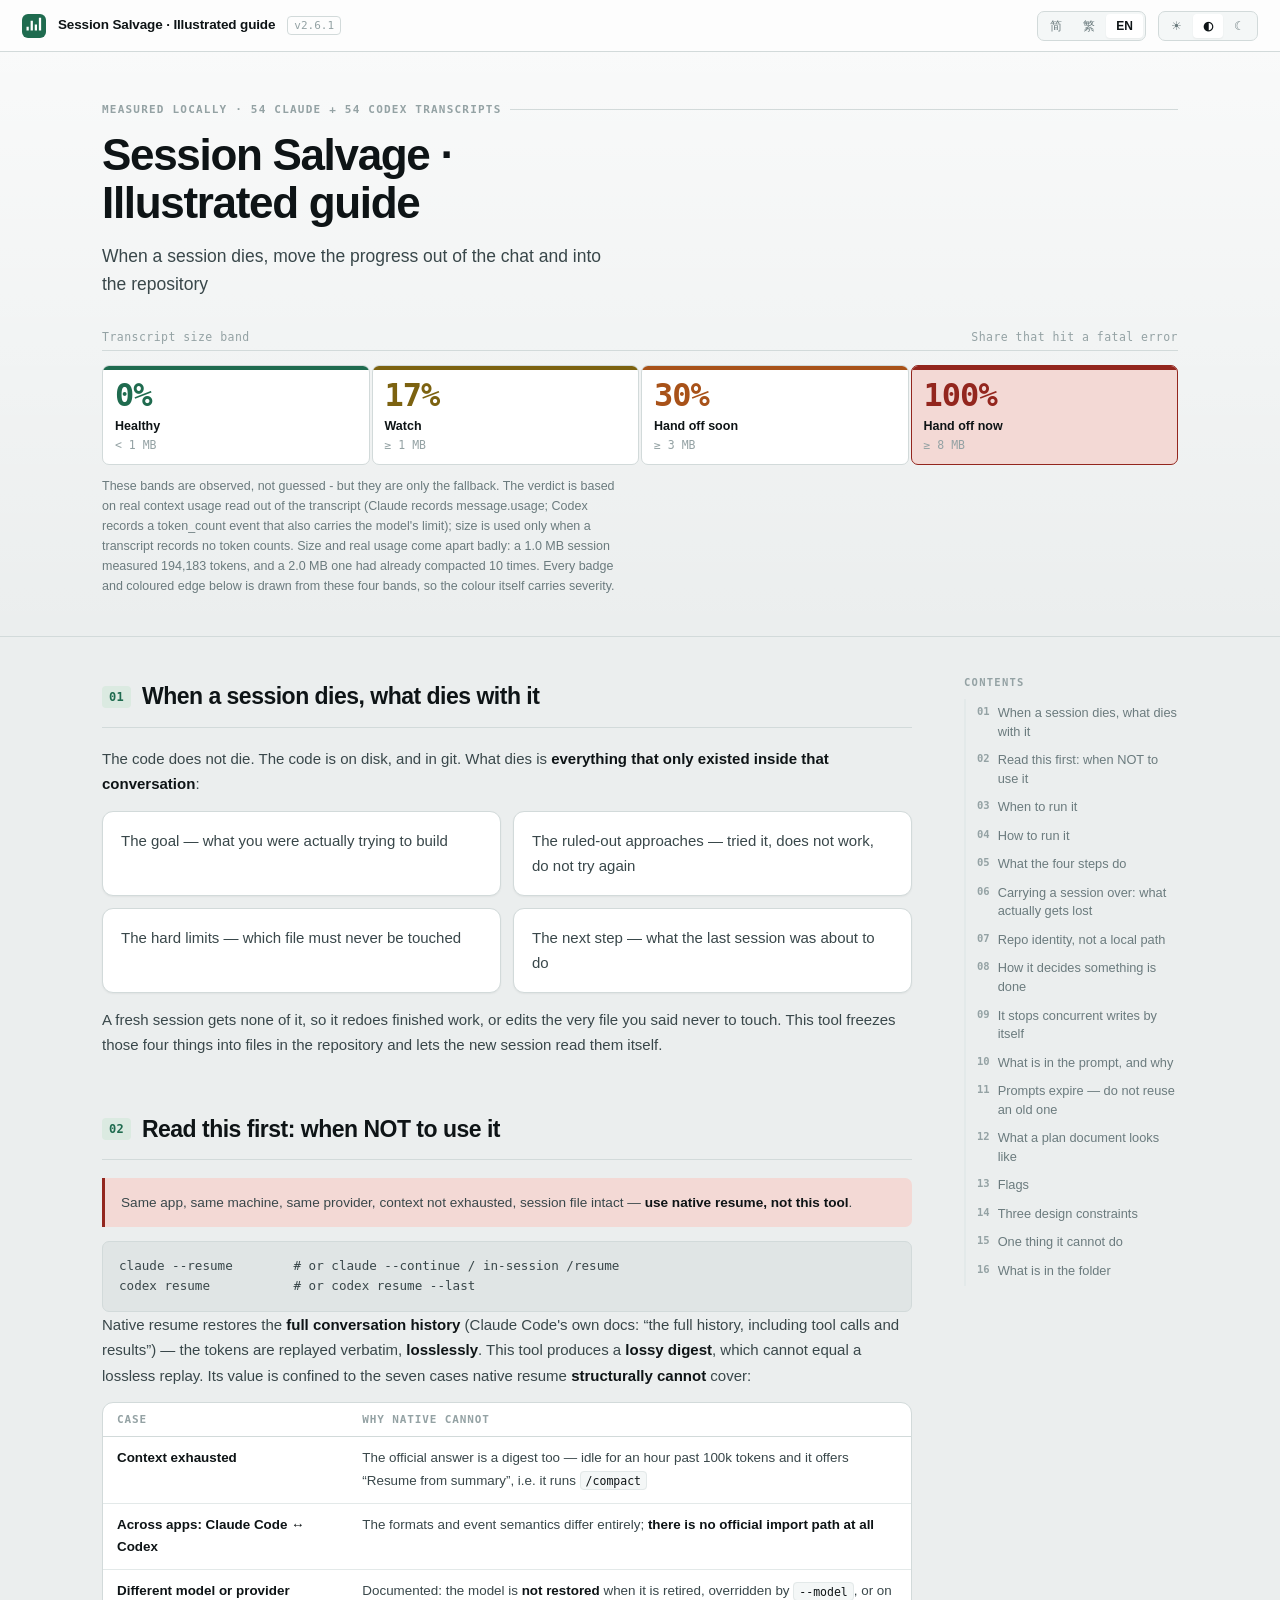
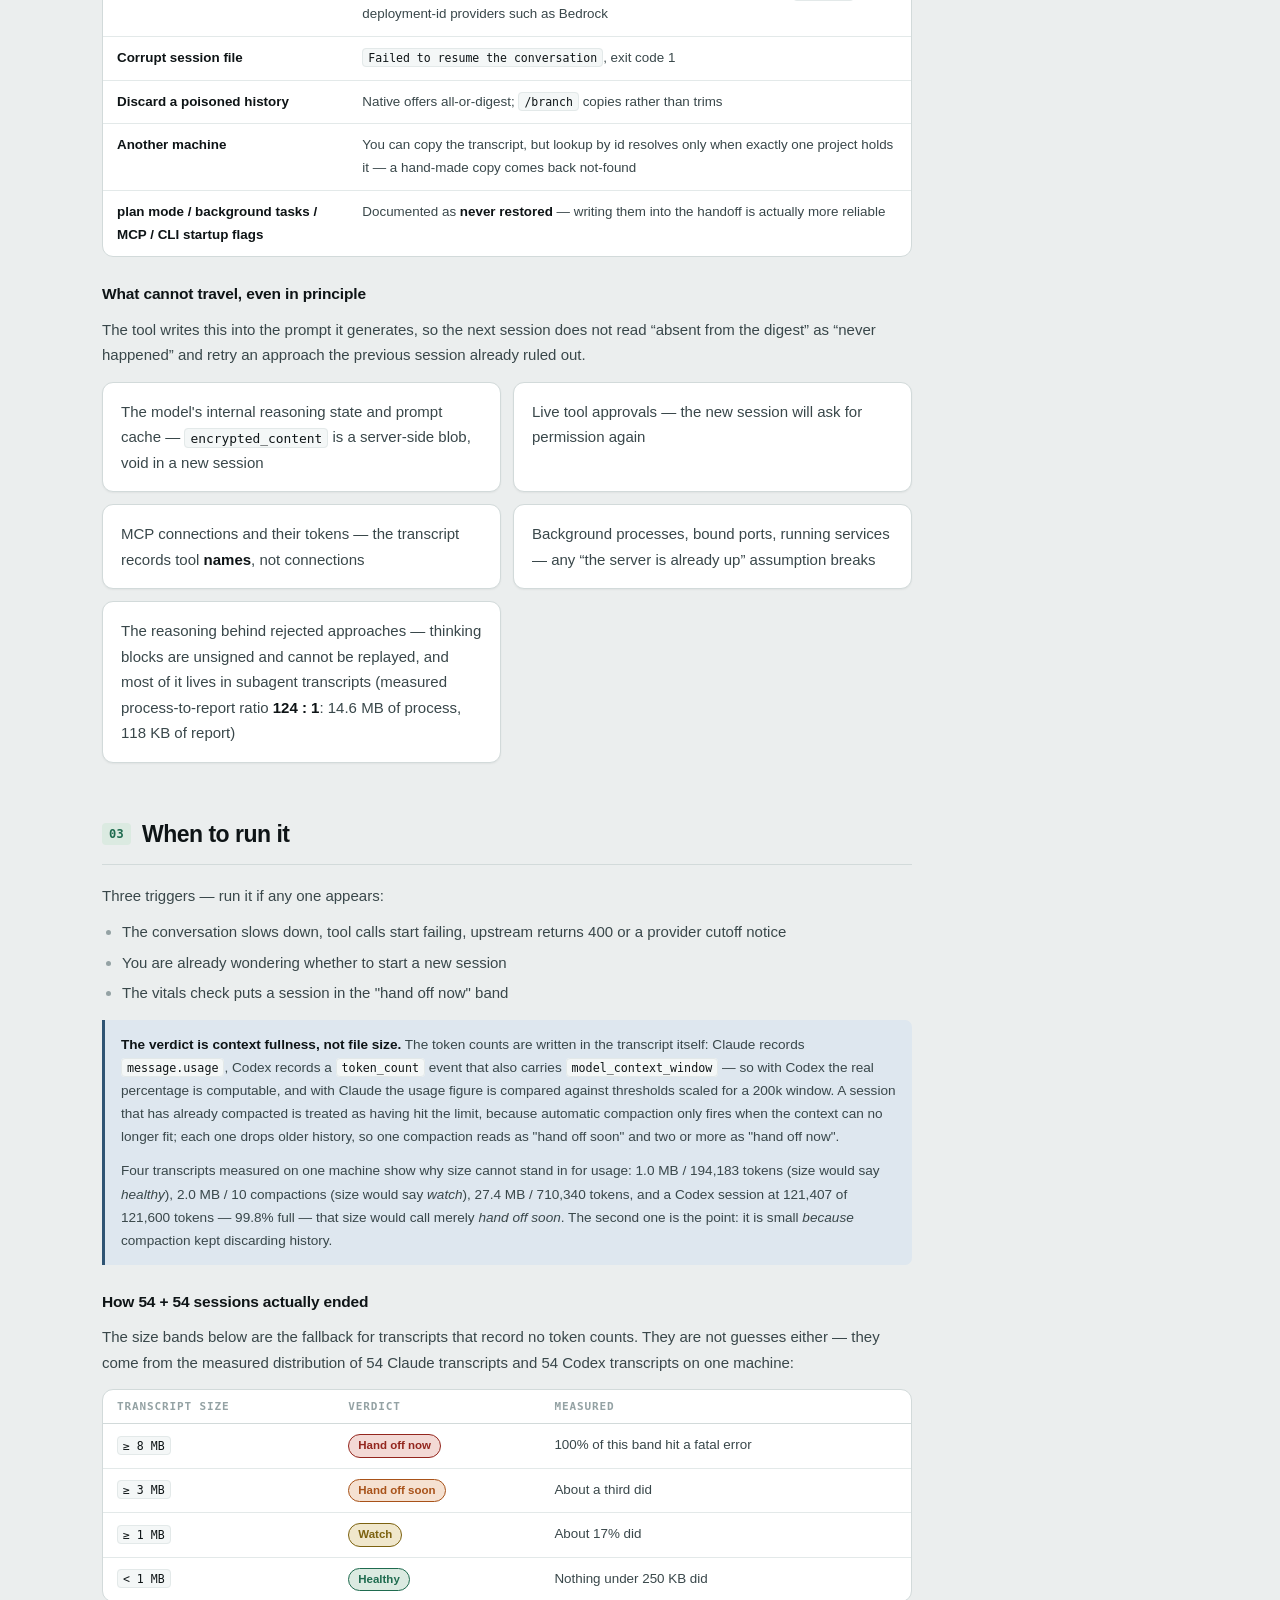
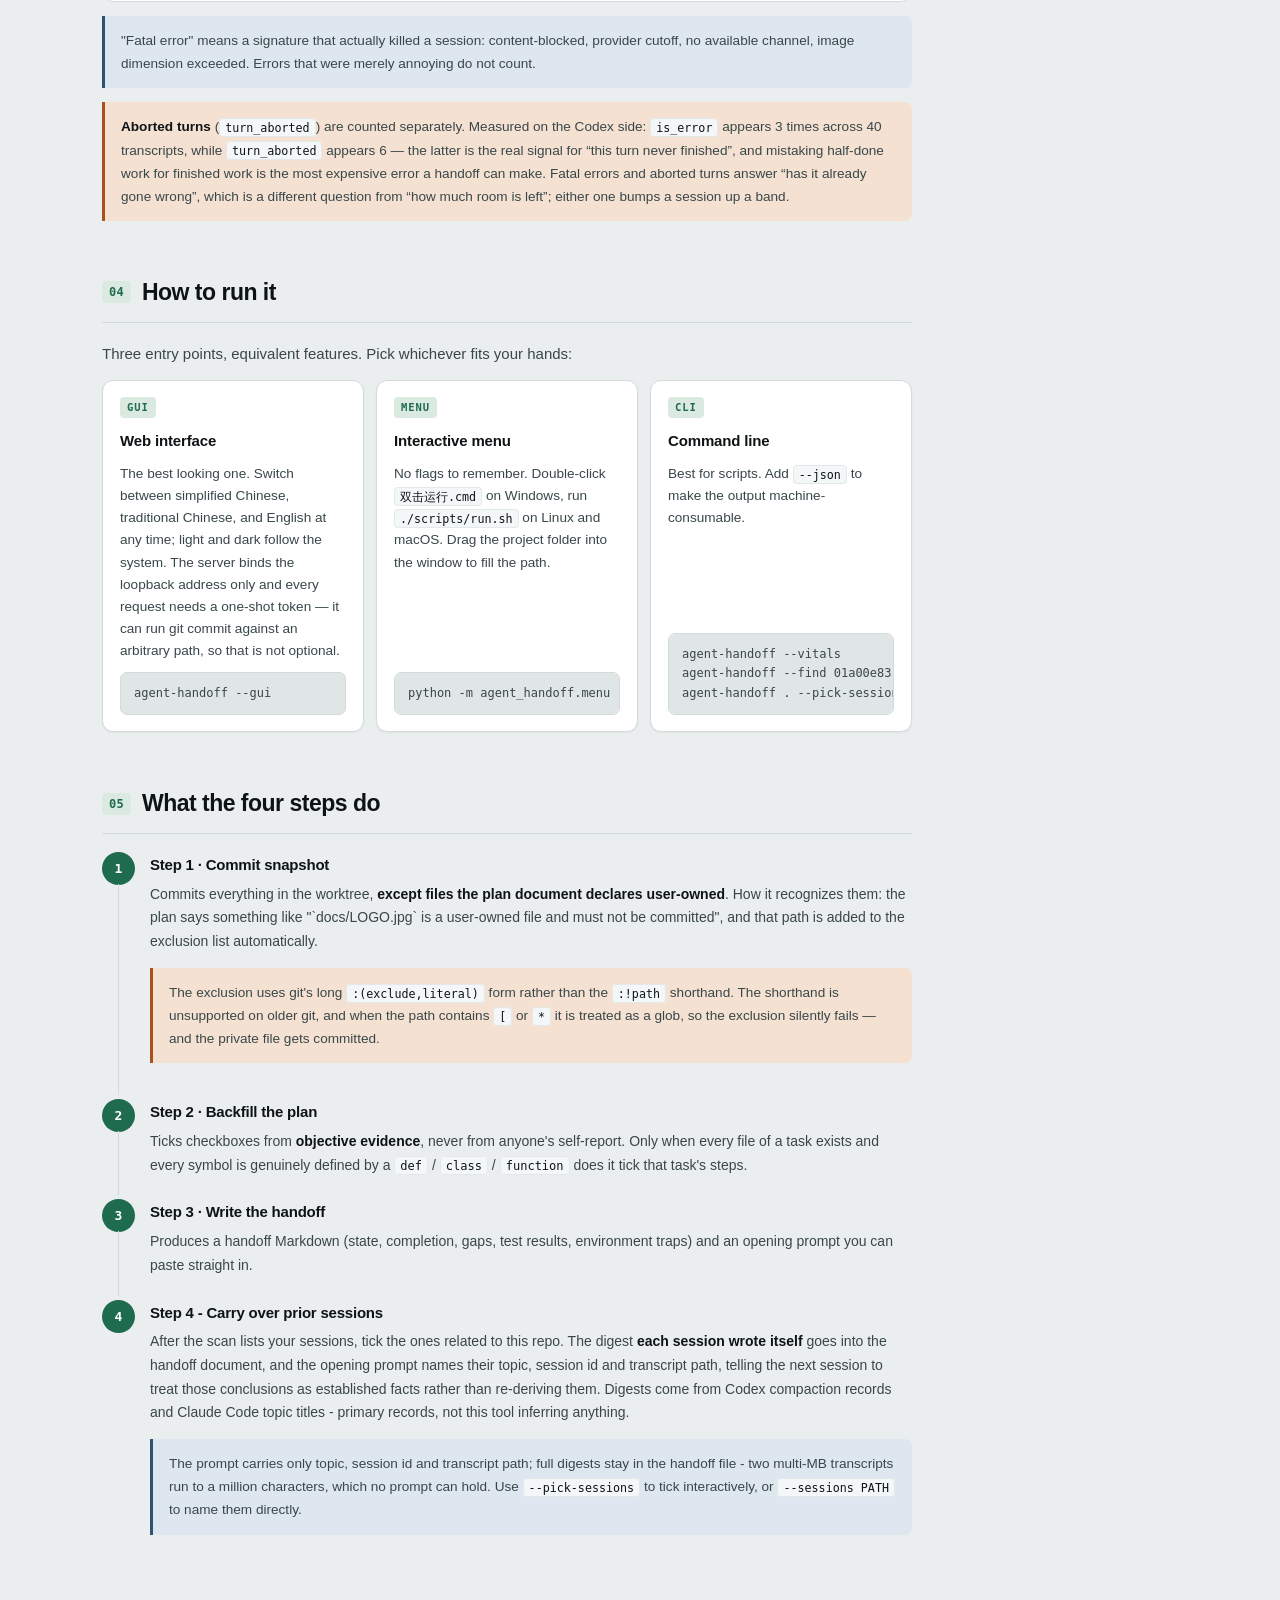
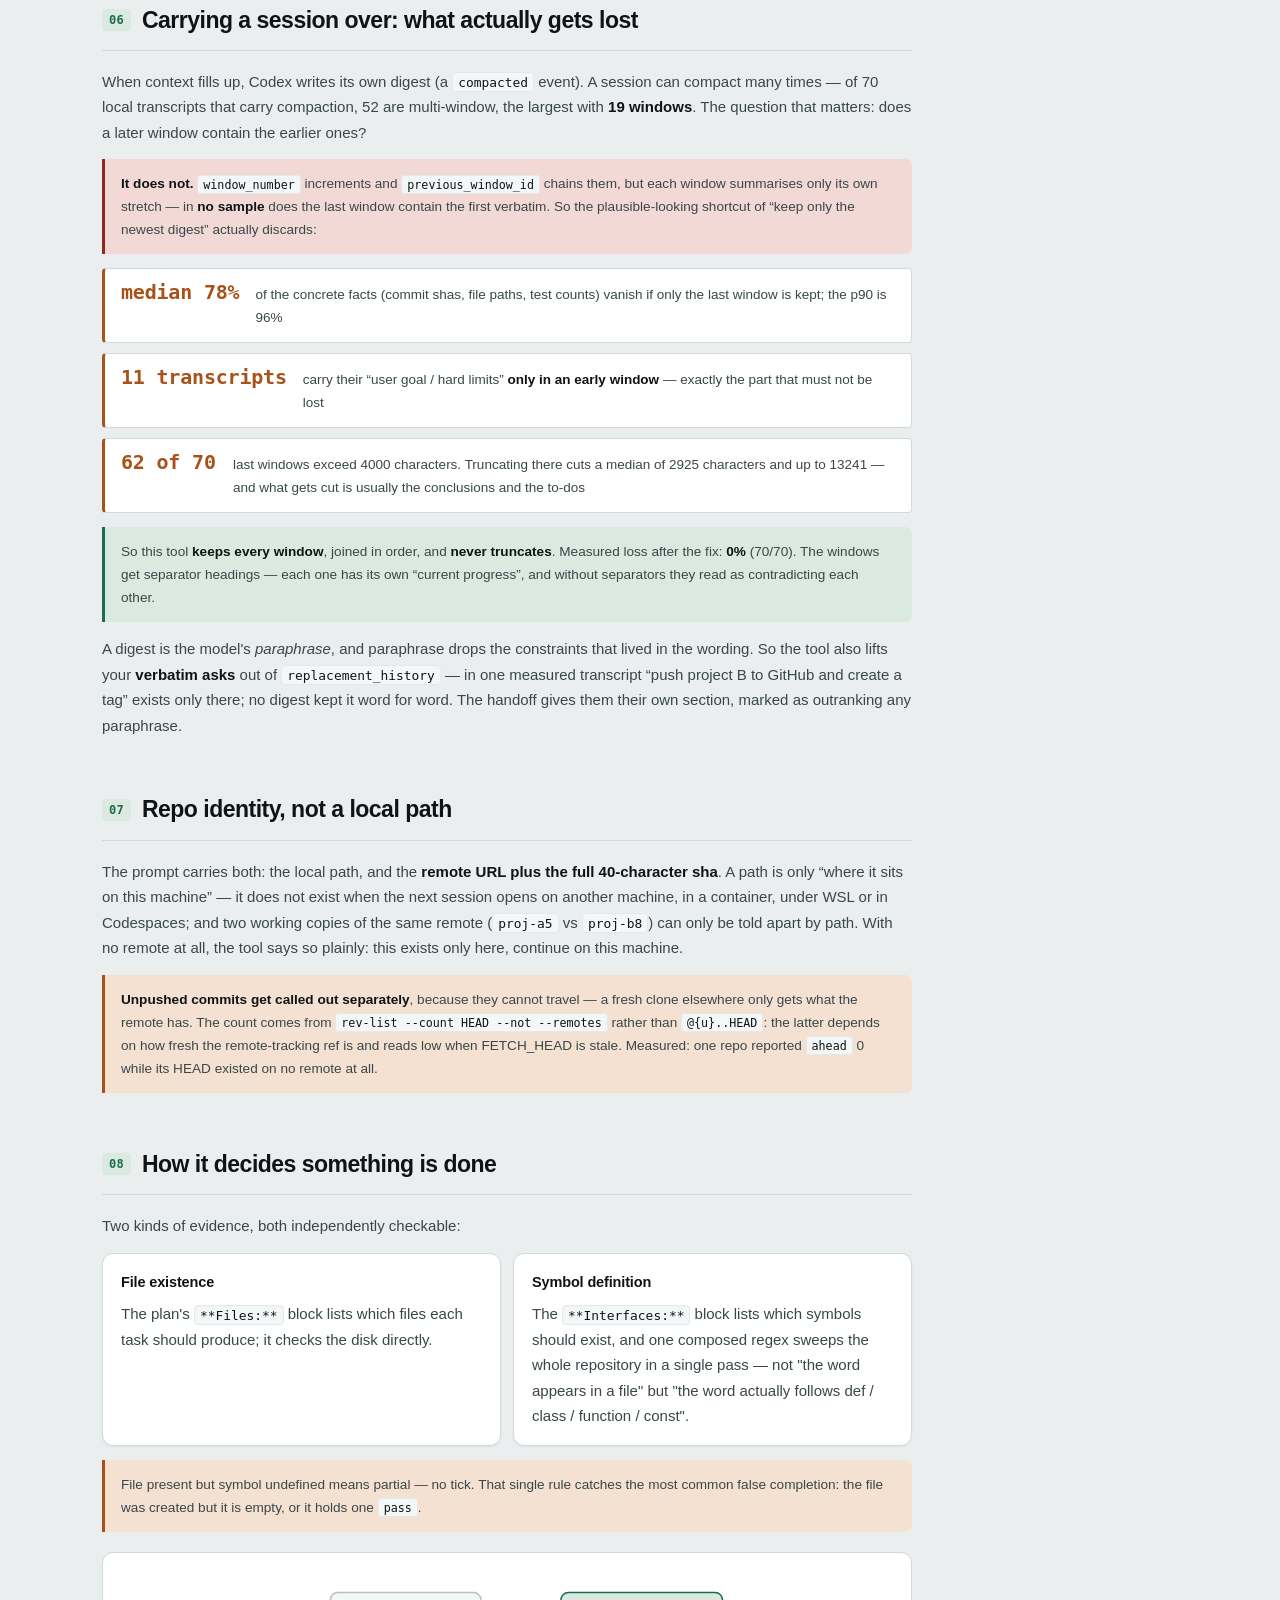
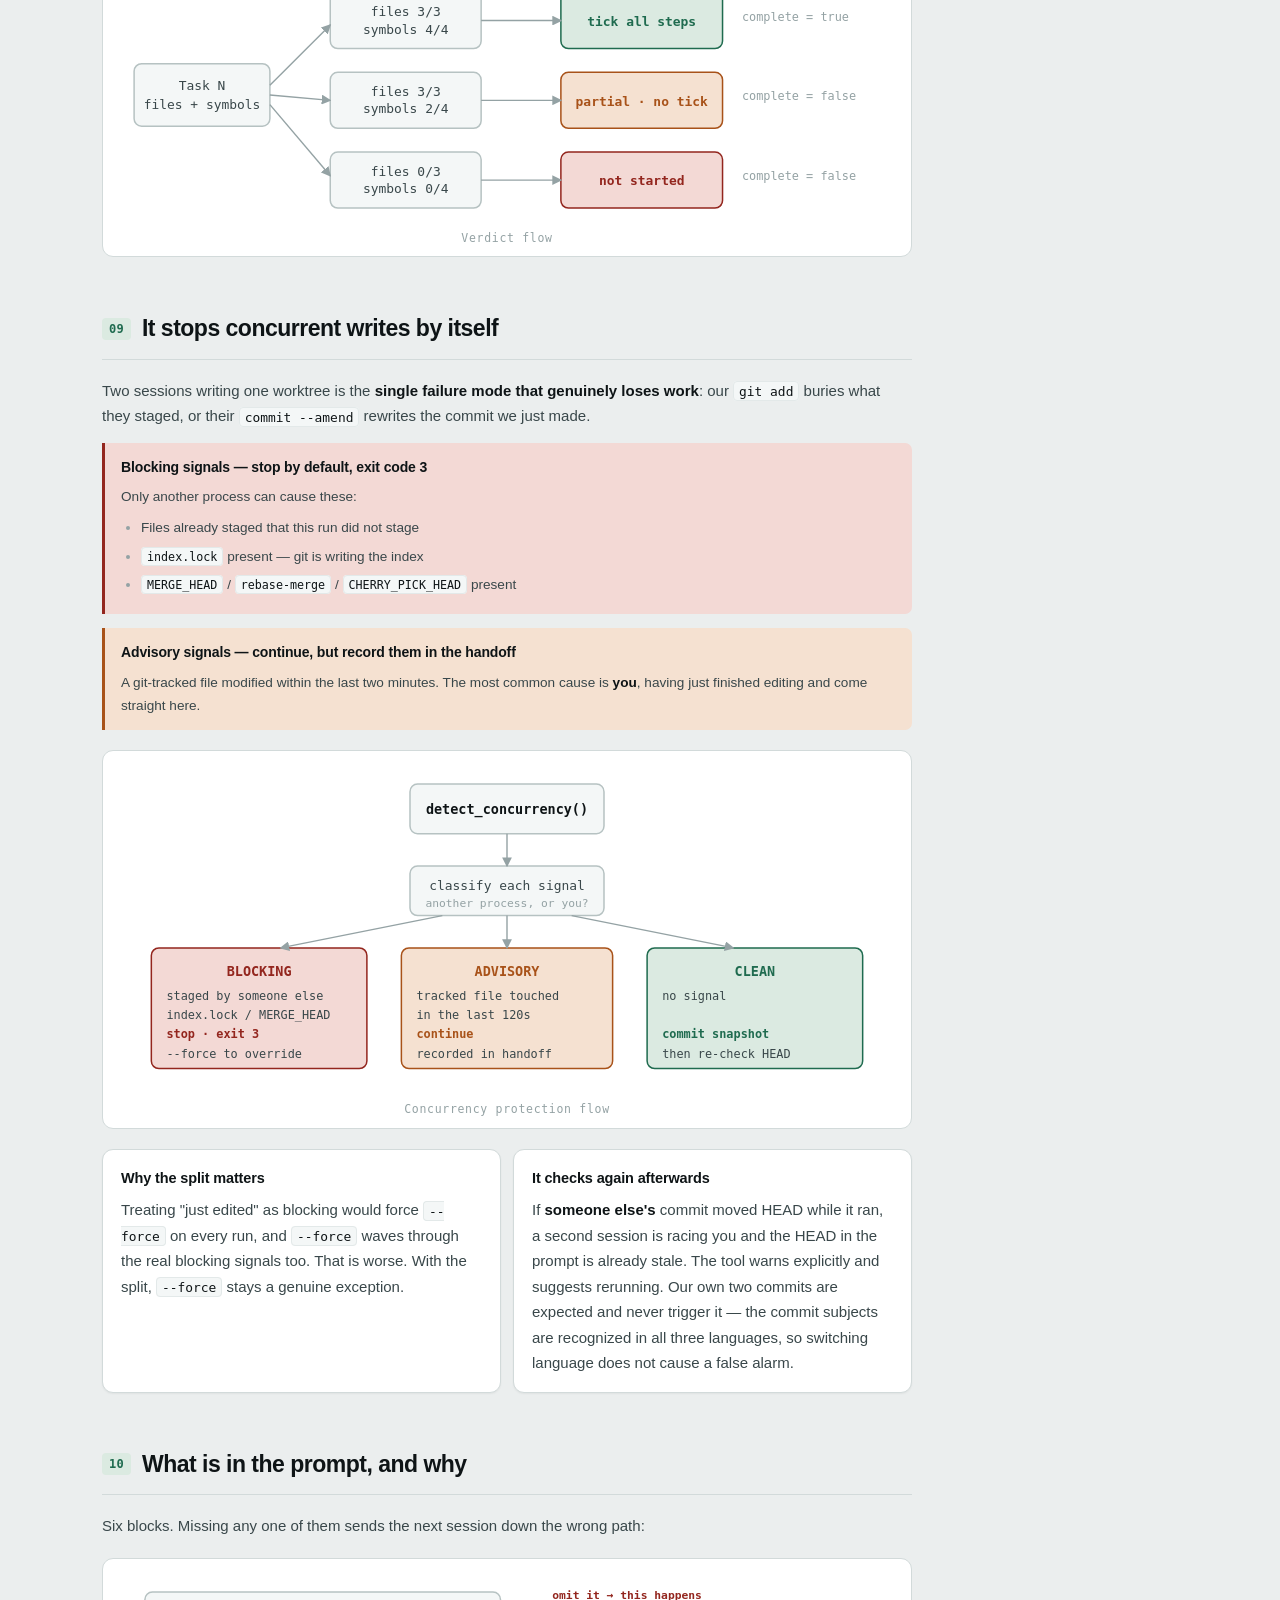
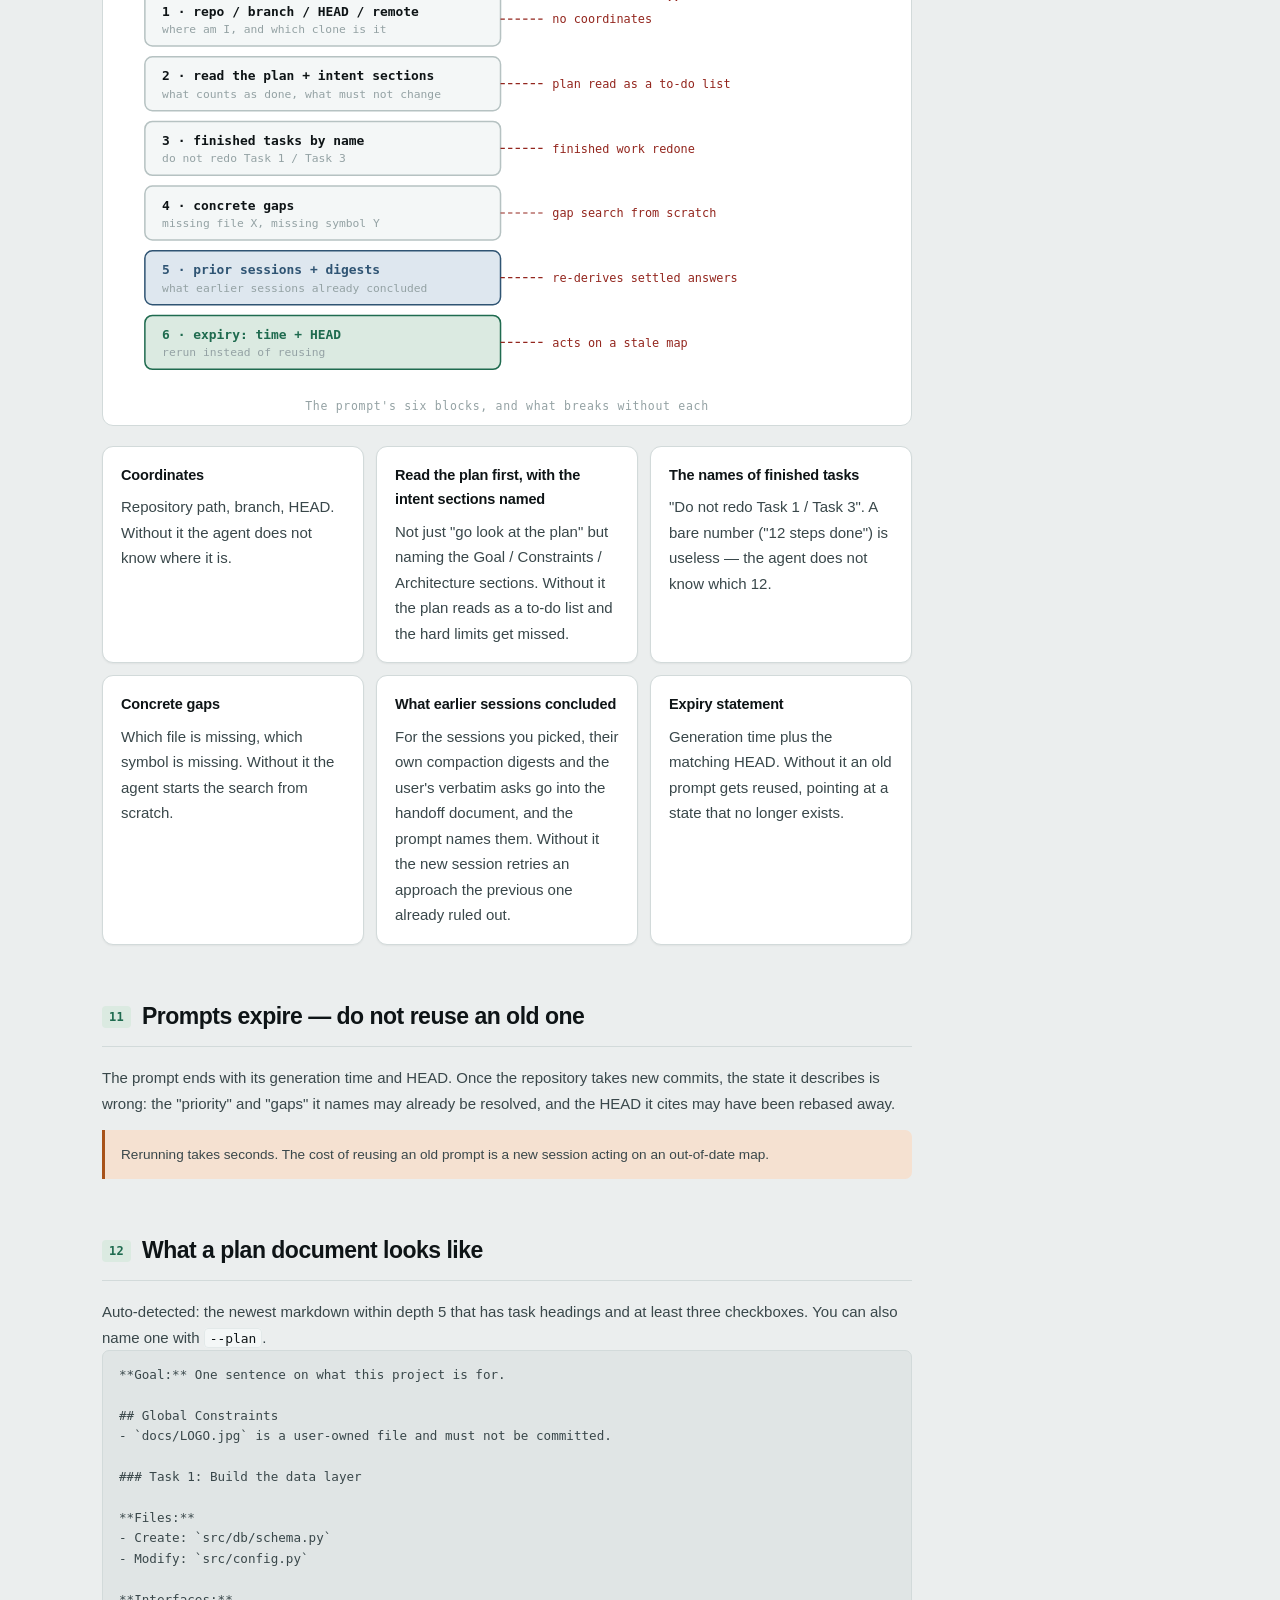
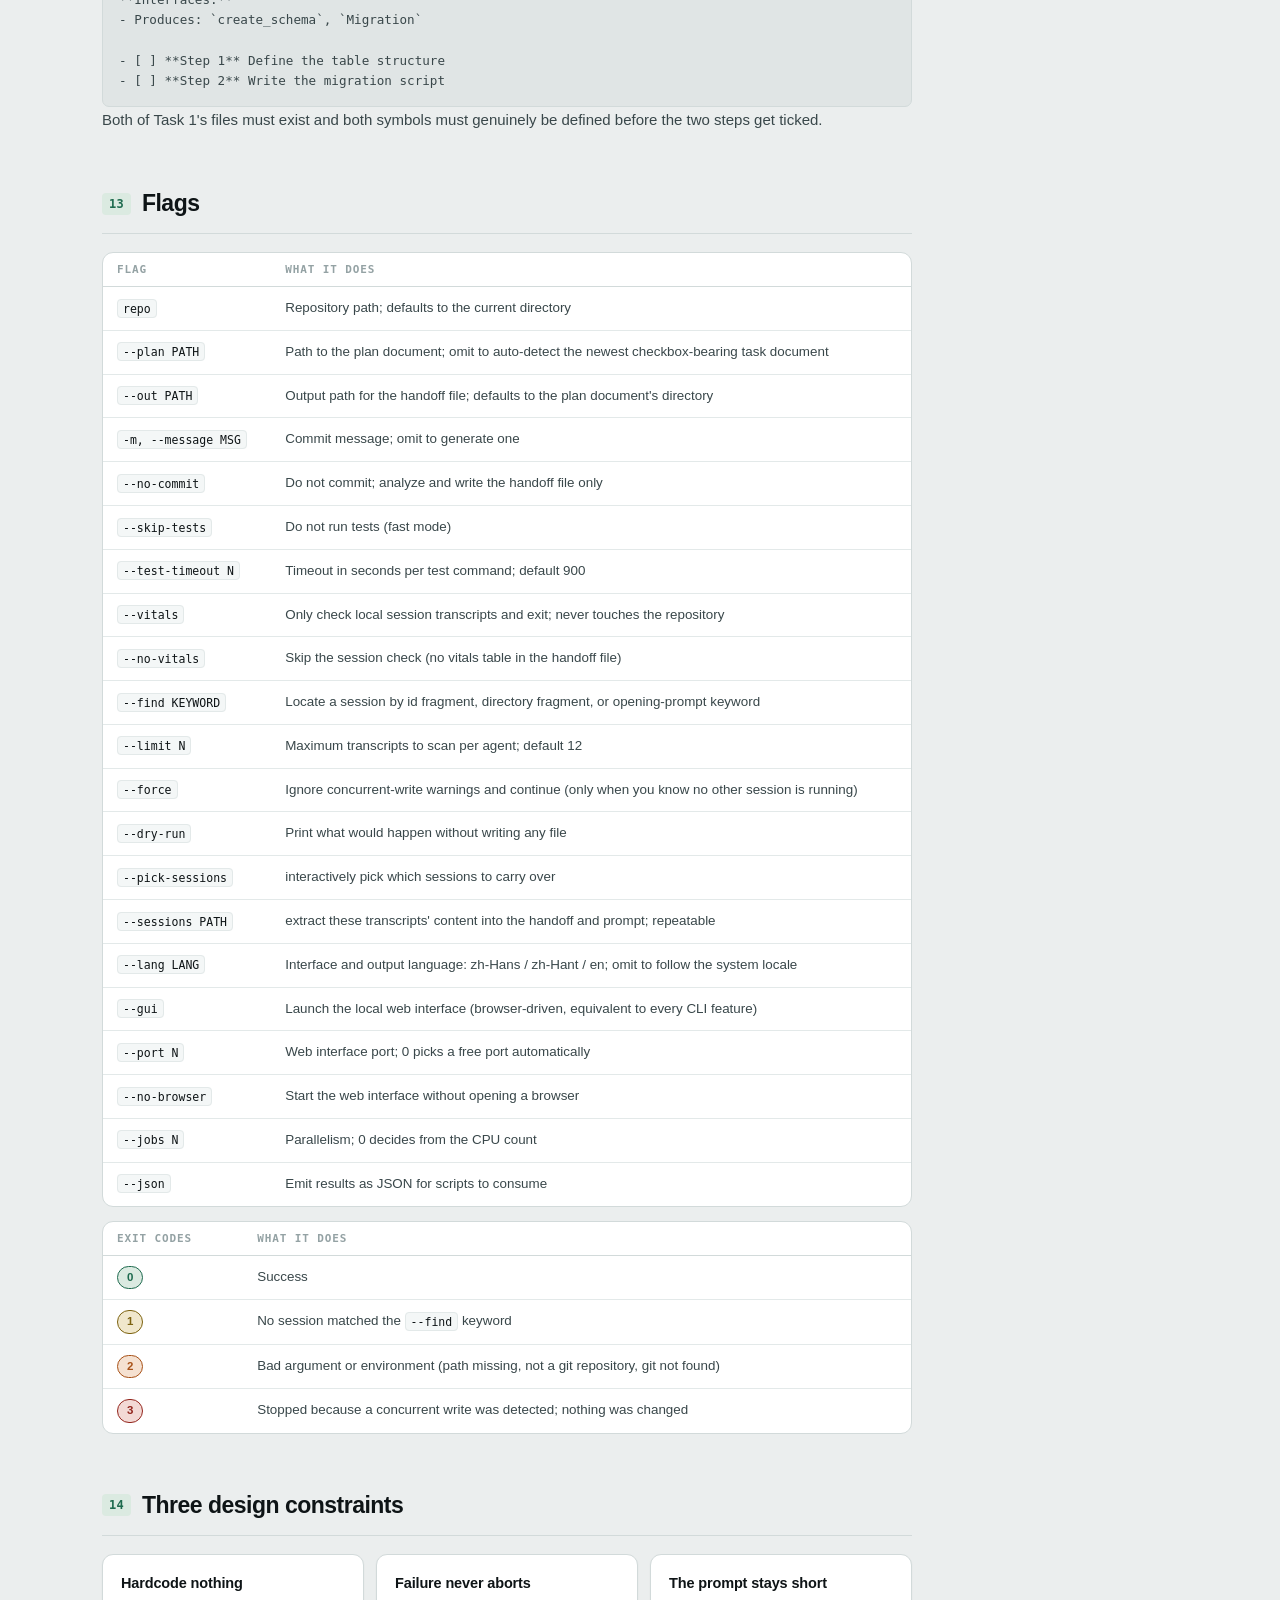
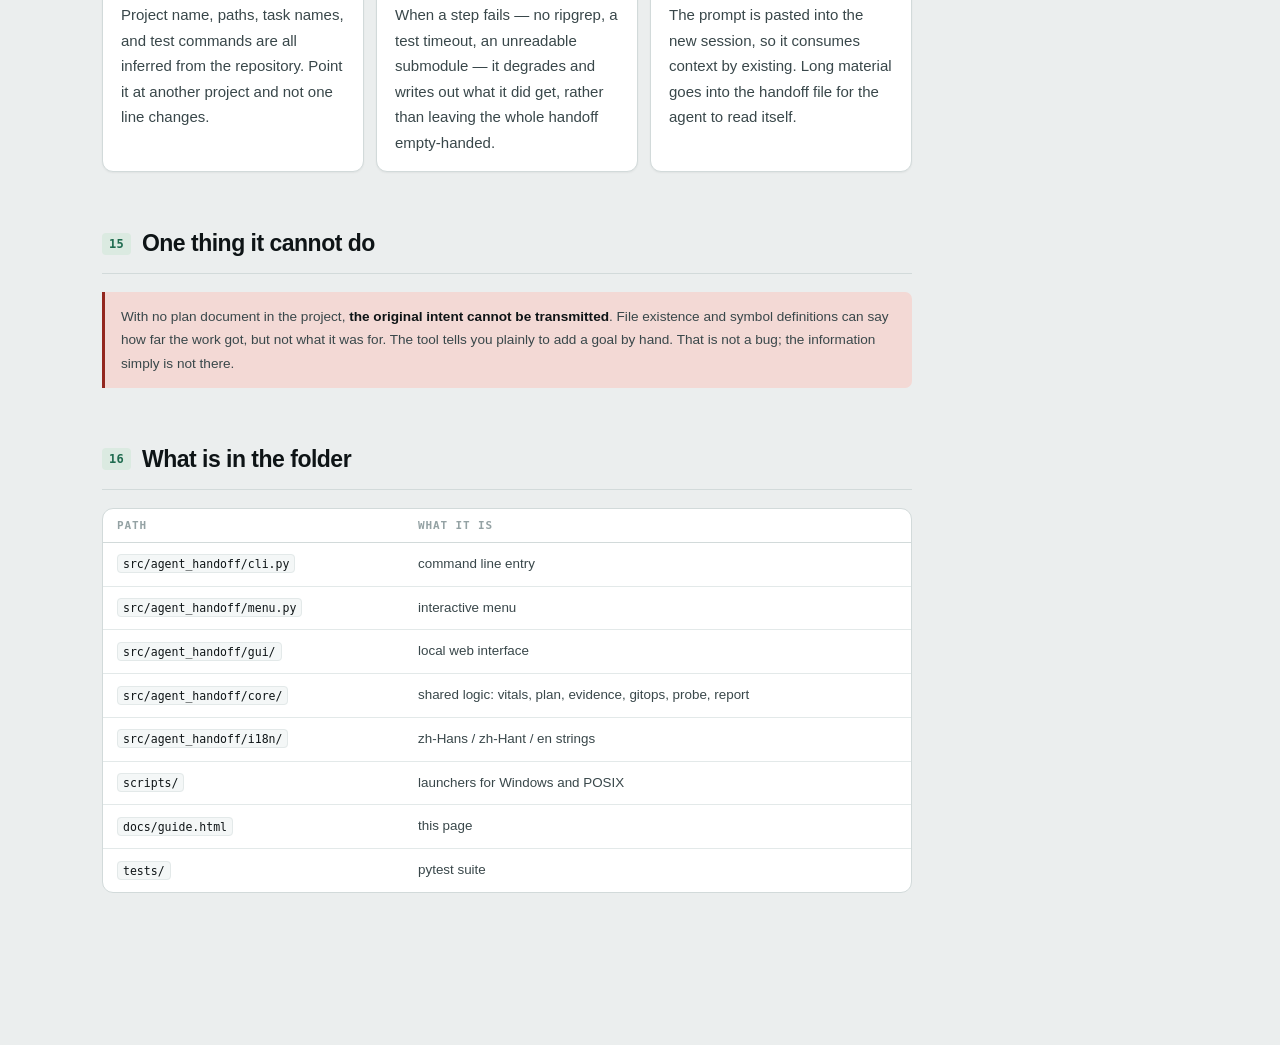
==== commit 5ed9b568: "fix: 最后活动取记录时间，说明文档不再被当成计划 两个静默出错的判据。都不崩溃，是结论悄悄不对——这类错误比崩溃贵。  「最后活动」此前取文件 mtime。实测 Claude 侧 63 份转录里 " ====
--- a/docs/guide.html
+++ b/docs/guide.html
@@ -782,7 +782,7 @@
     b.addEventListener("click", () => setTheme(b.getAttribute("data-theme-set")));
   });
 
-  document.getElementById("ver").textContent = "v2.6.0";
+  document.getElementById("ver").textContent = "v2.6.1";
 
   let savedTheme = null;
   try { savedTheme = localStorage.getItem("ah.guide.theme"); } catch (e) {}
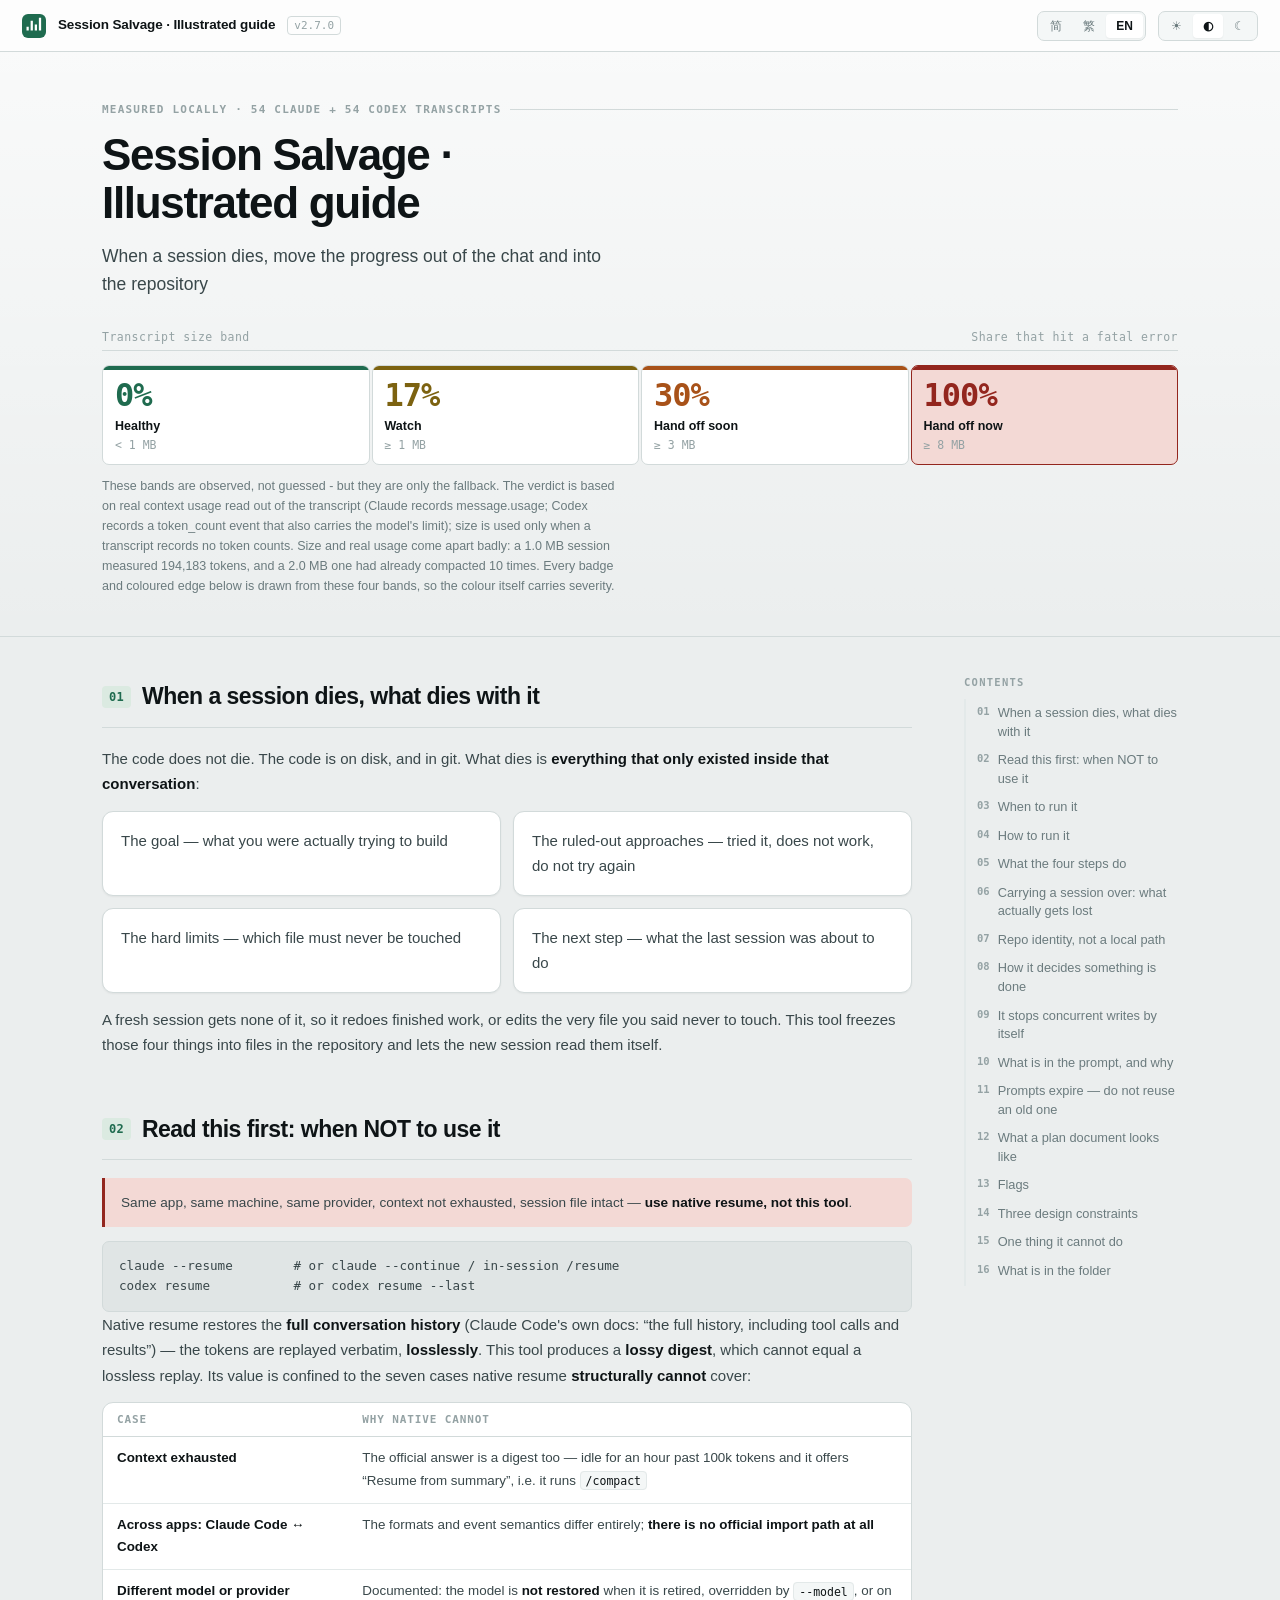
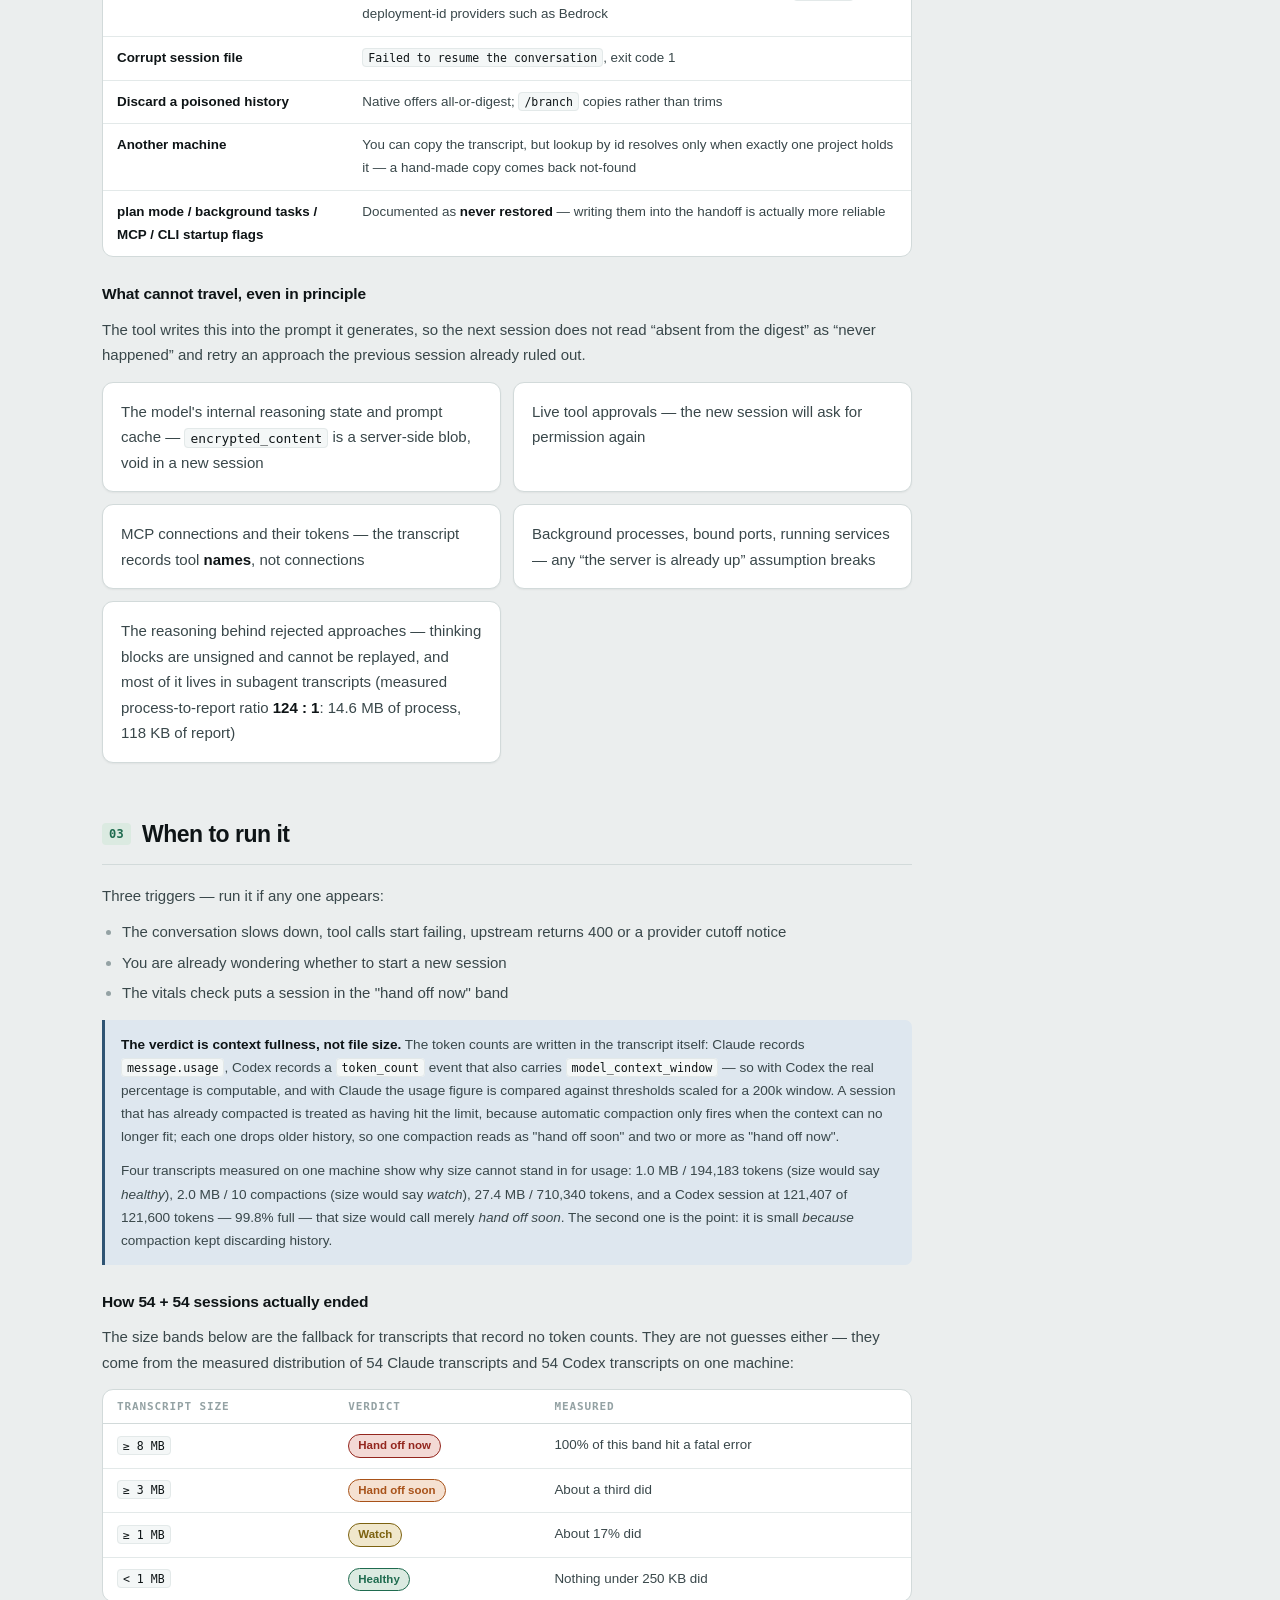
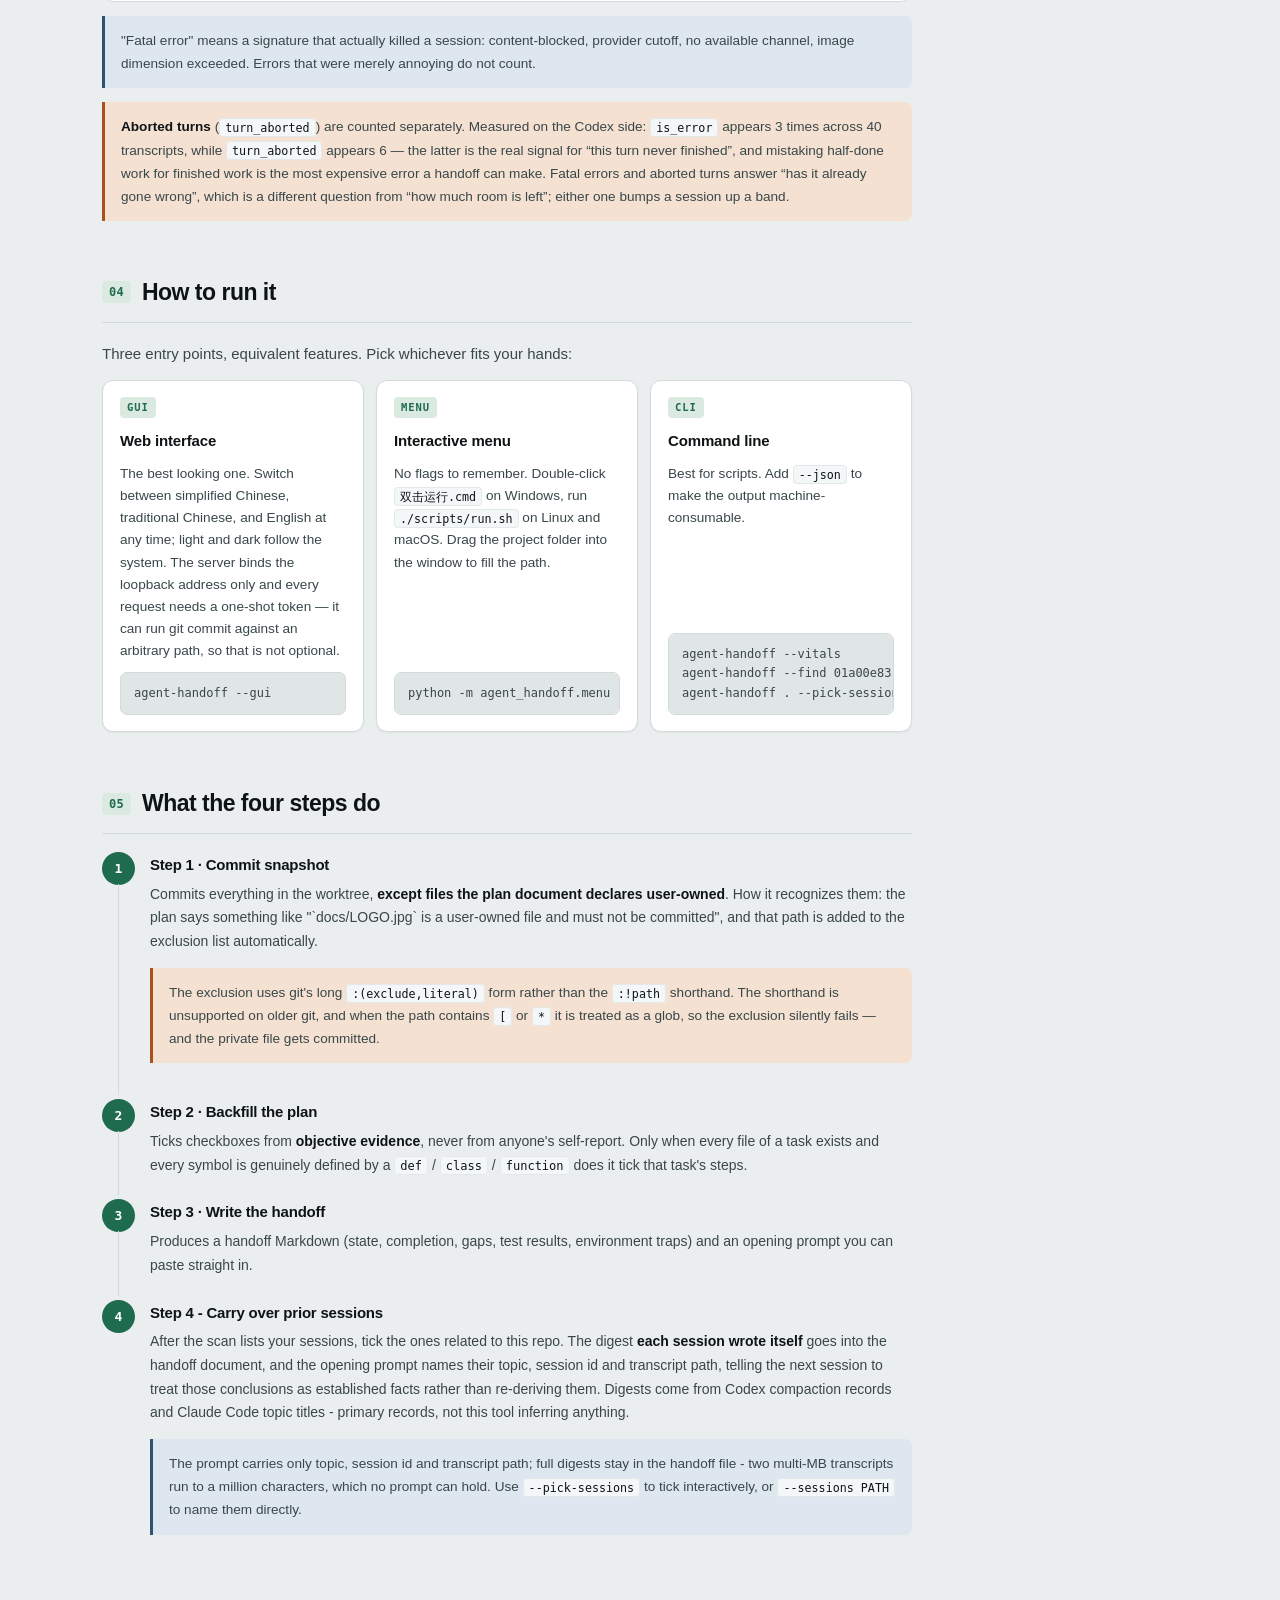
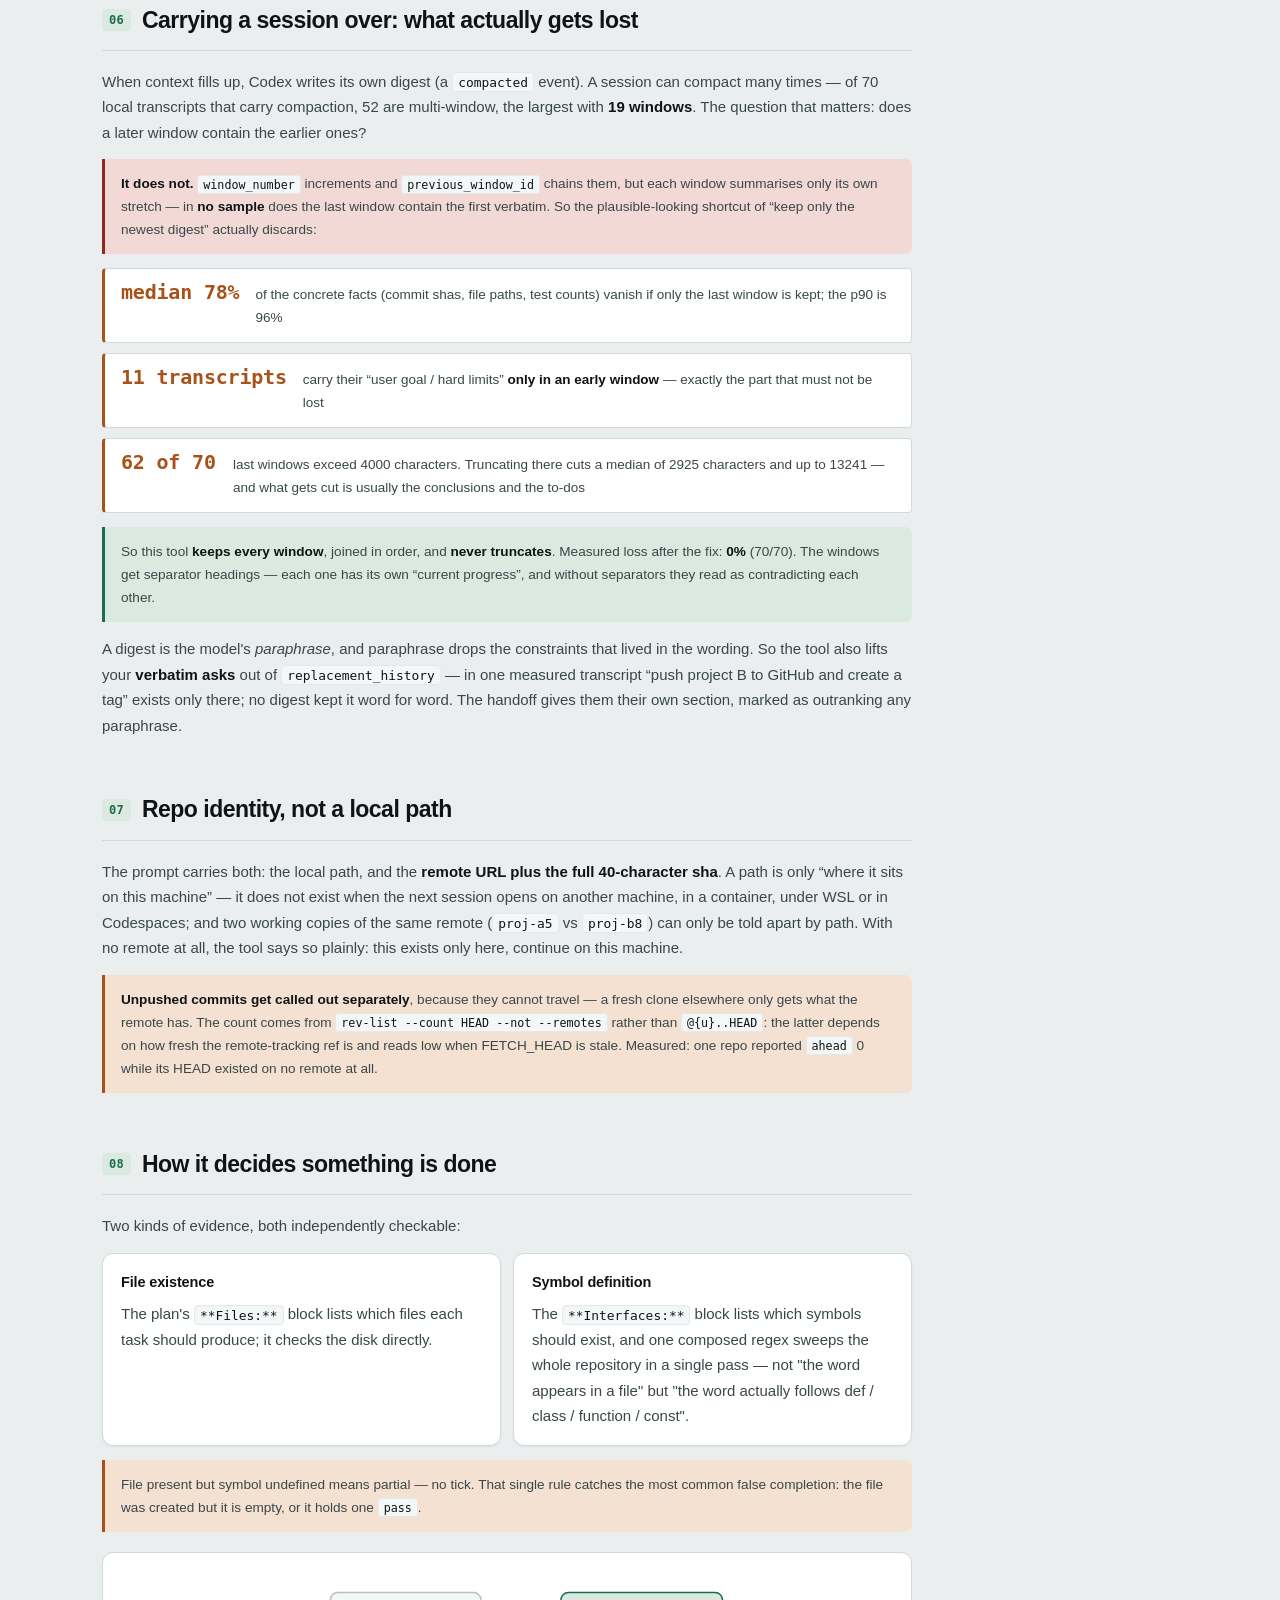
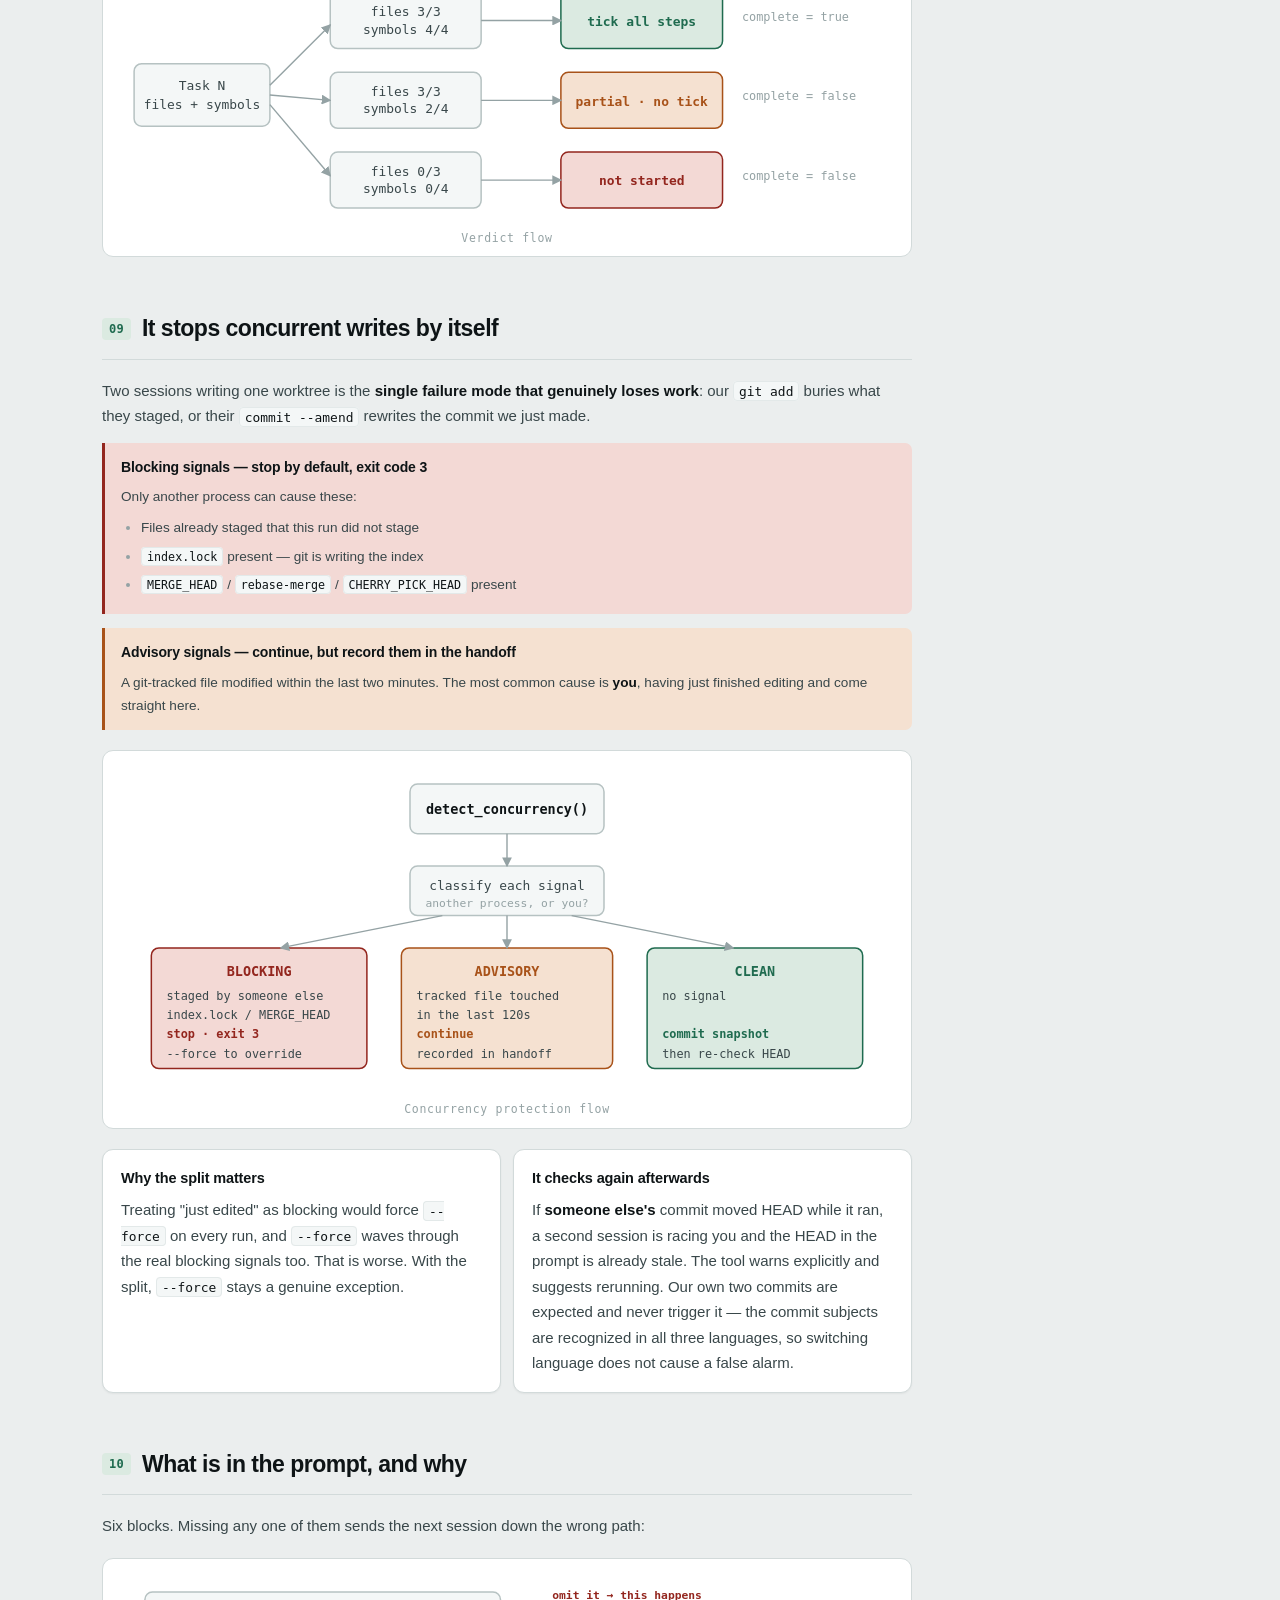
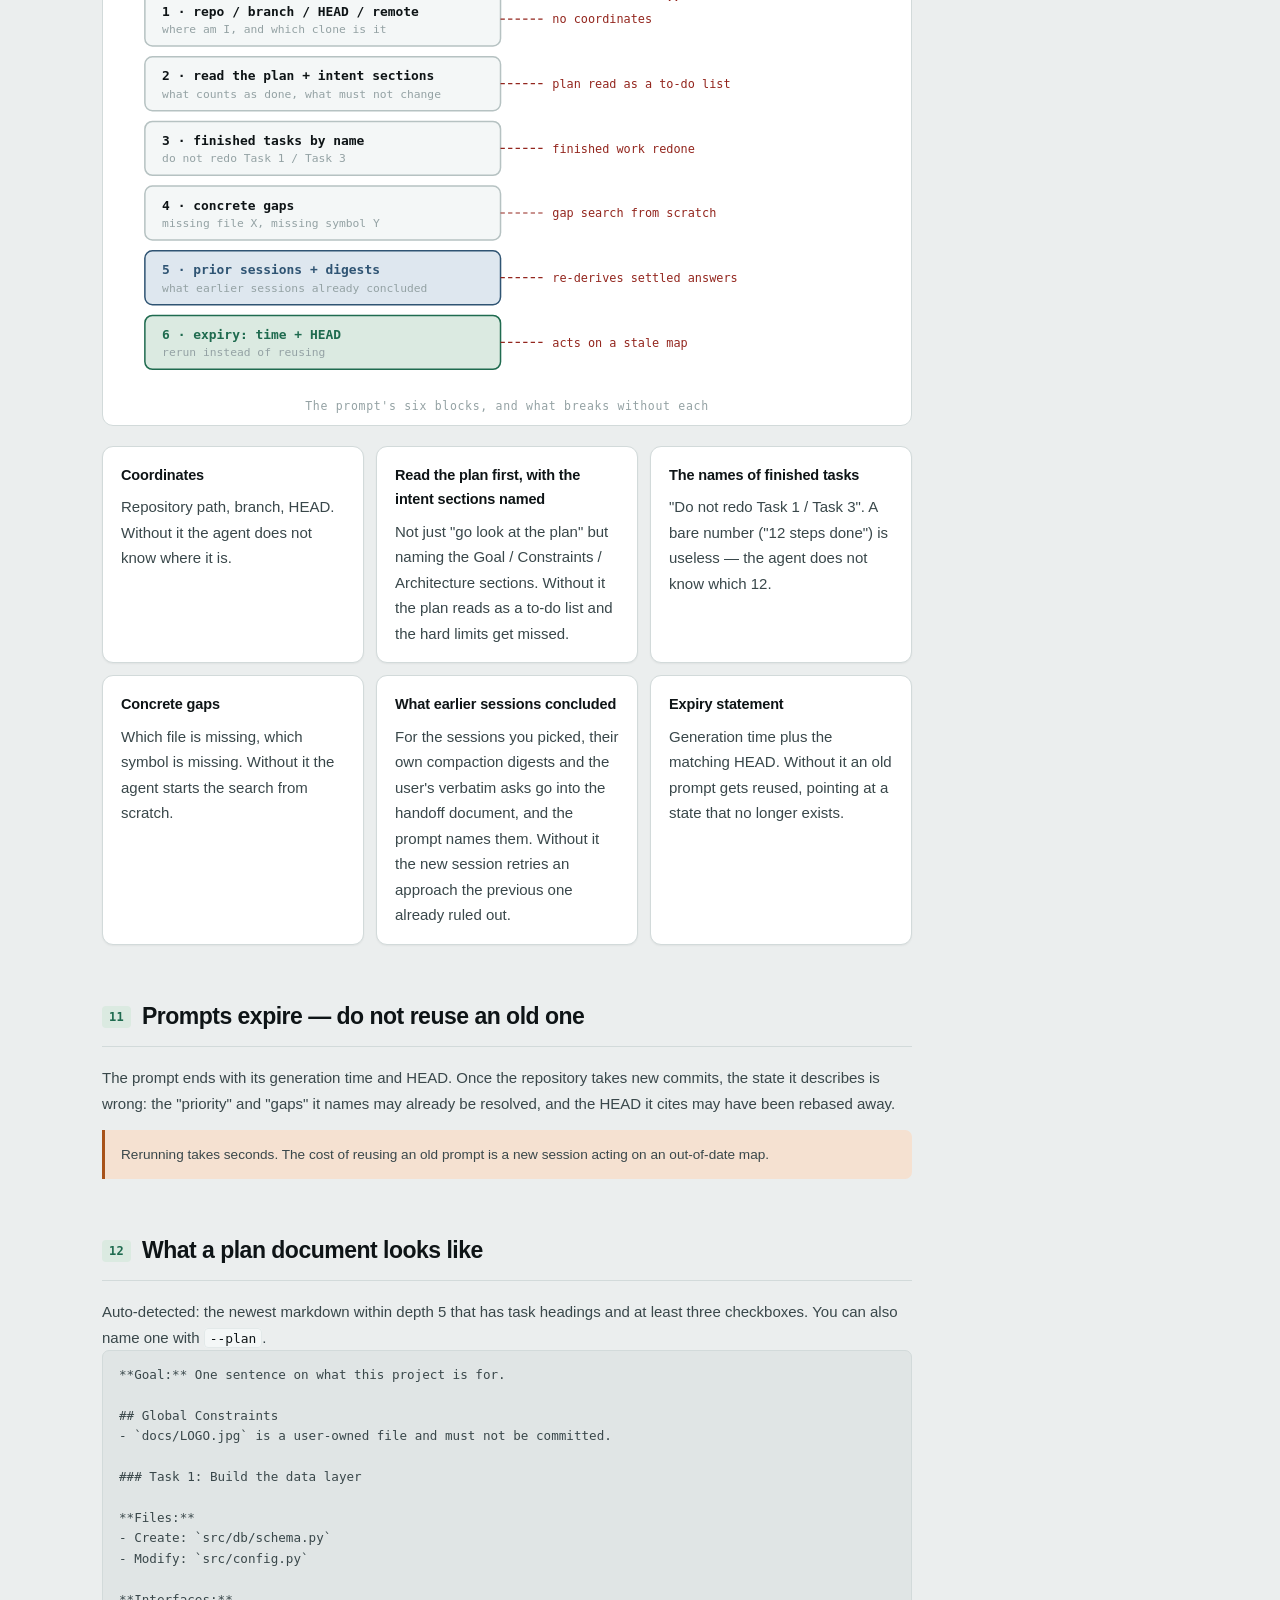
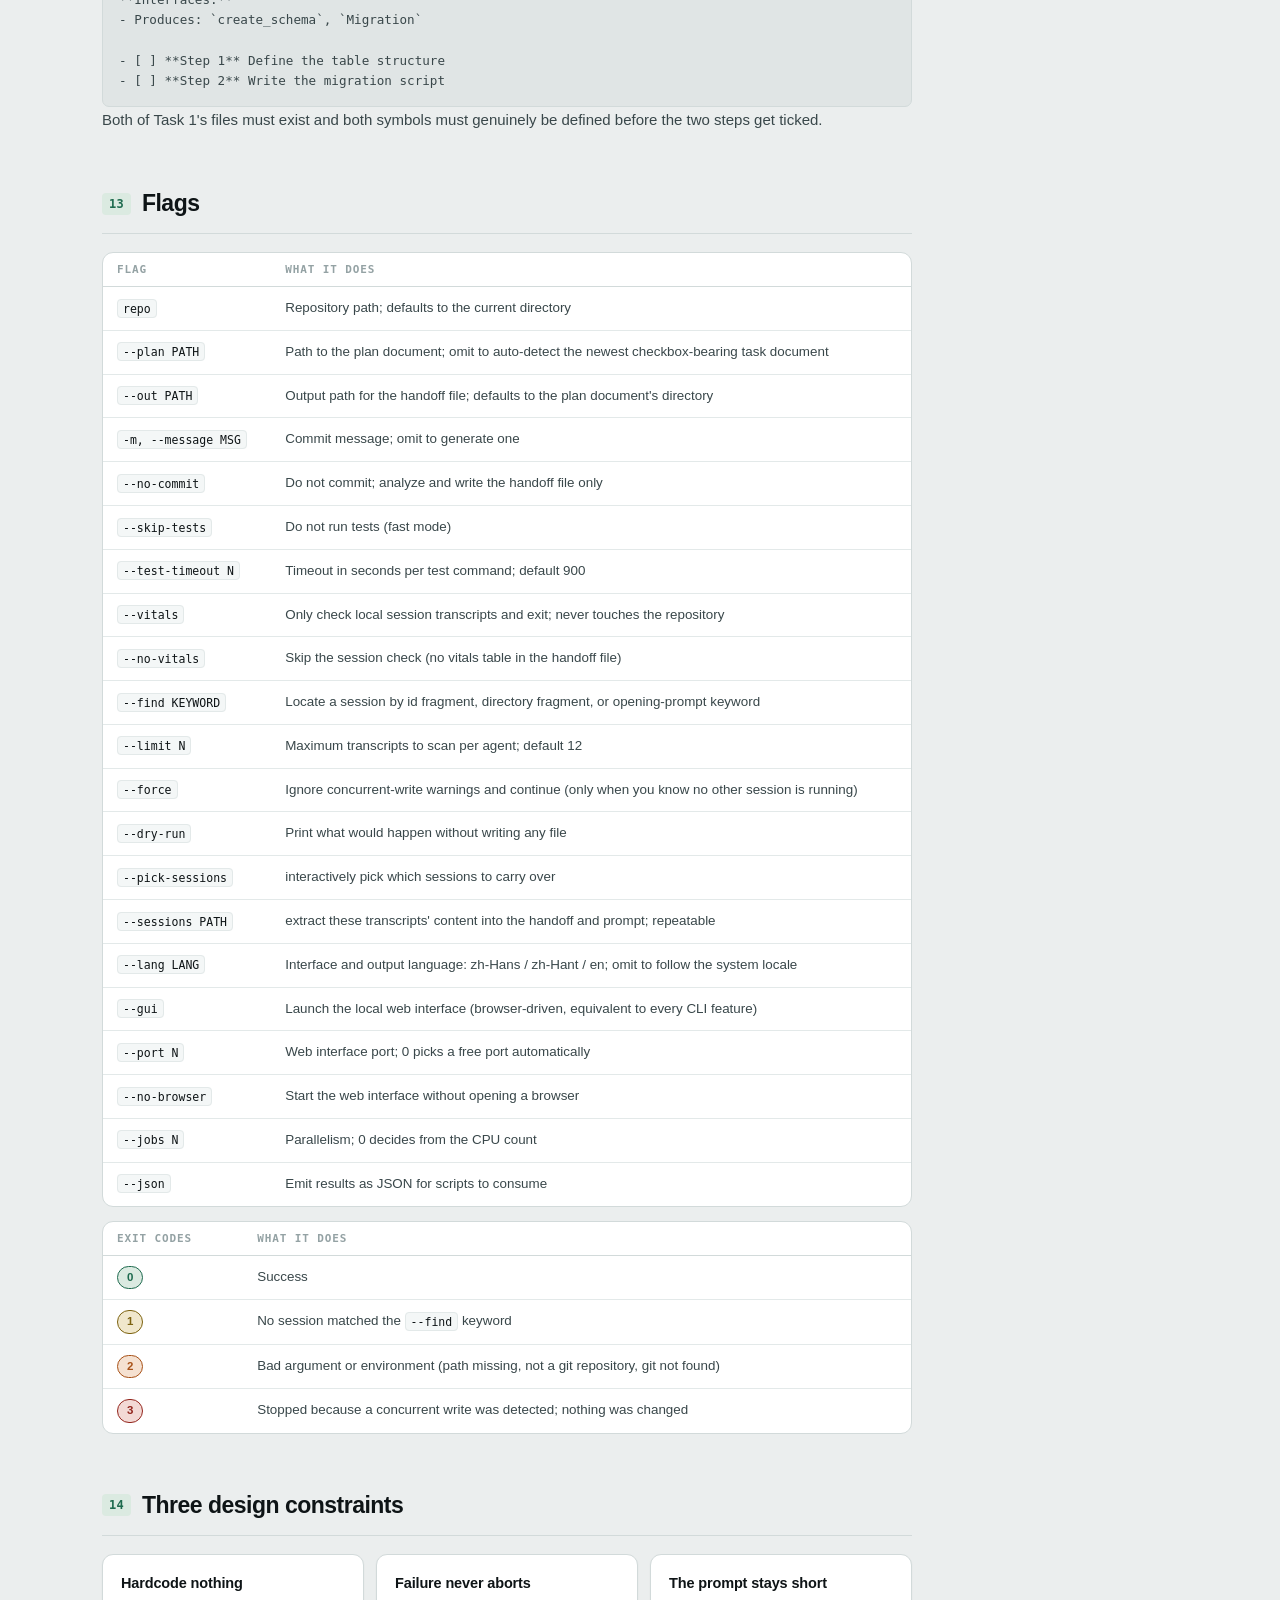
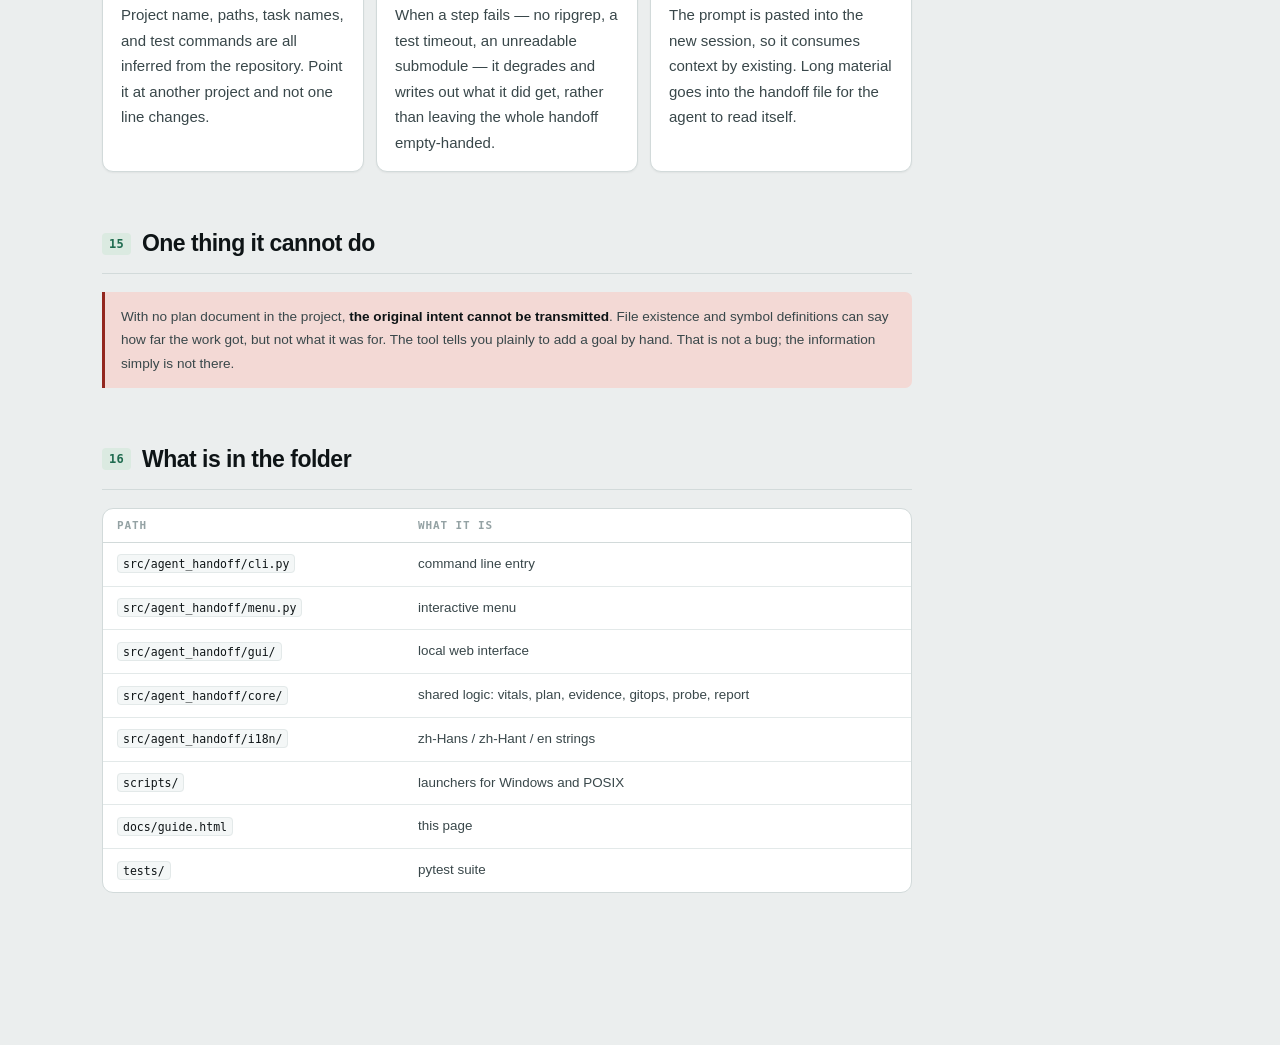
==== commit 9f56e89a: "feat: 会话归属按证据判定，续接命令带上切目录 卡片显示的仓库此前取自 cwd，而 cwd 回答的是「在哪启动」，不是「在改什么」。 实测本机 12 份有文件写入证据的 Claude 转录，两者一" ====
--- a/docs/guide.html
+++ b/docs/guide.html
@@ -782,7 +782,7 @@
     b.addEventListener("click", () => setTheme(b.getAttribute("data-theme-set")));
   });
 
-  document.getElementById("ver").textContent = "v2.6.1";
+  document.getElementById("ver").textContent = "v2.7.0";
 
   let savedTheme = null;
   try { savedTheme = localStorage.getItem("ah.guide.theme"); } catch (e) {}
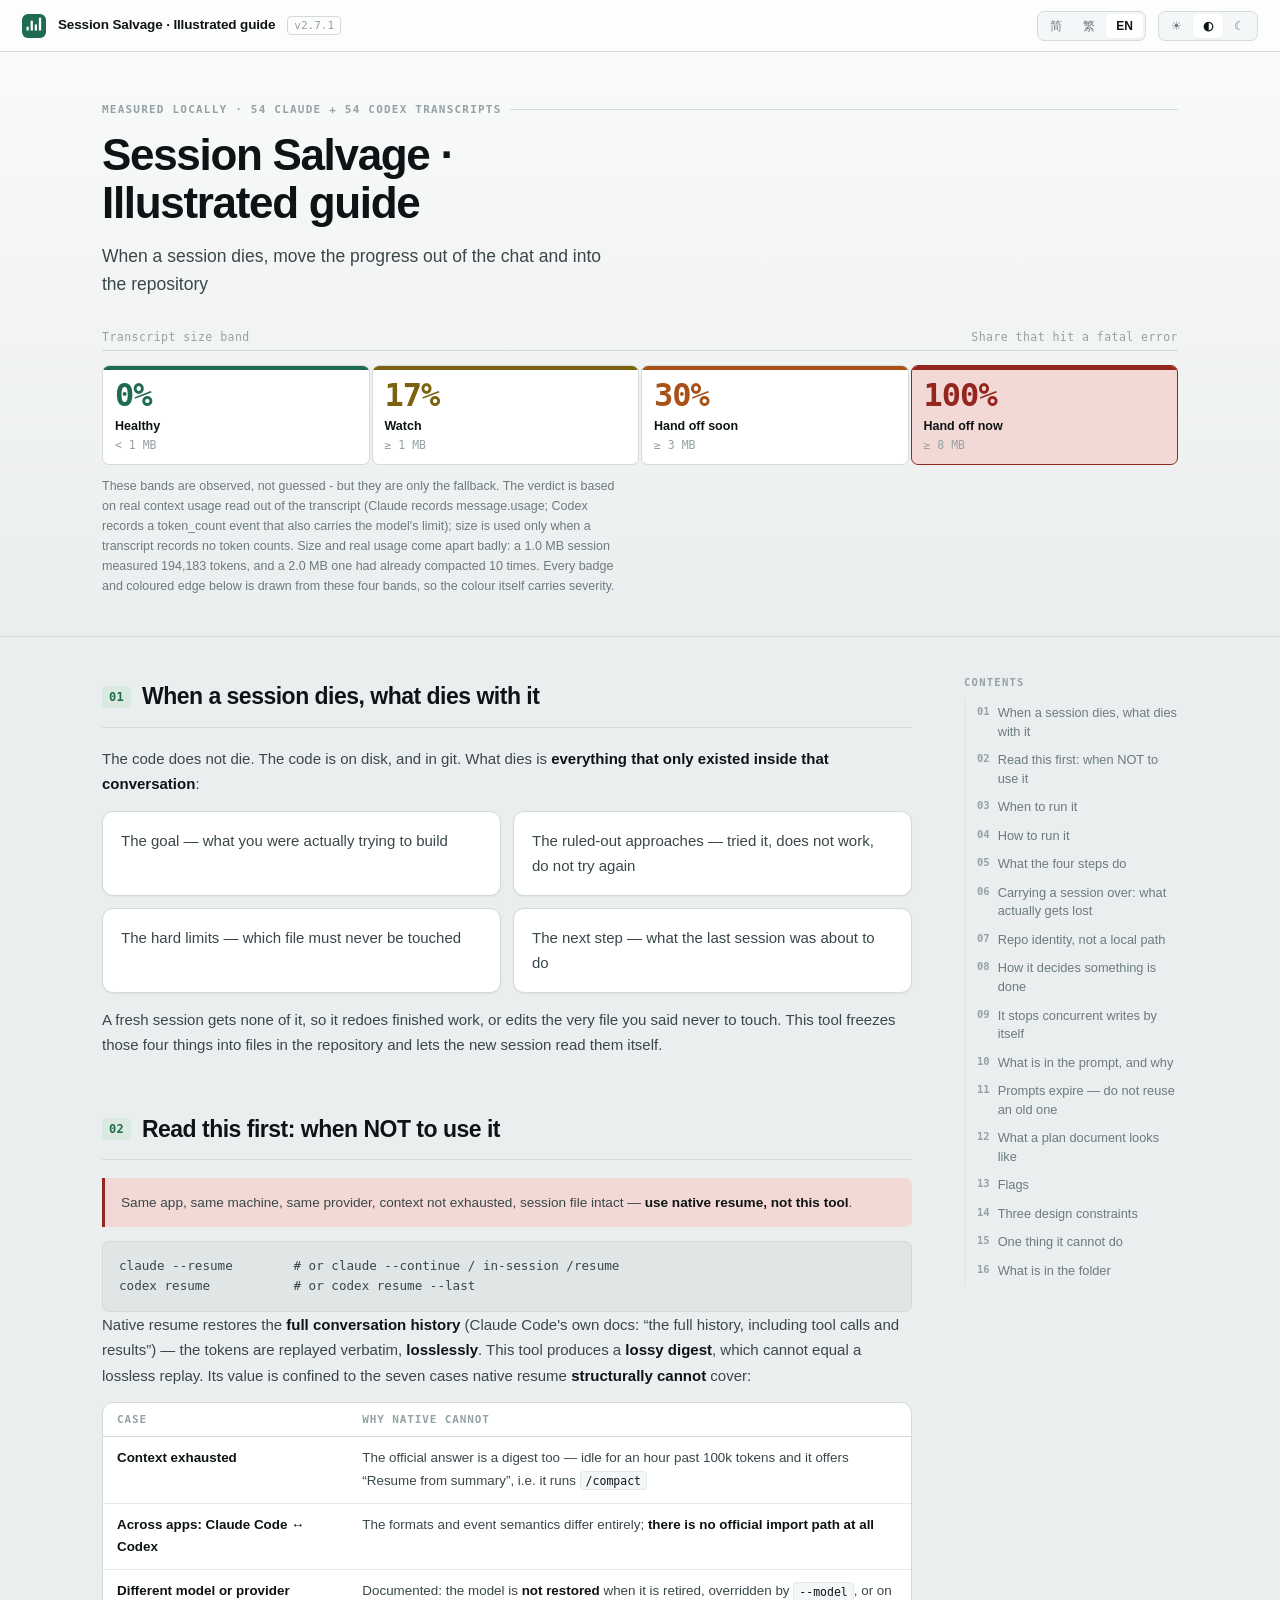
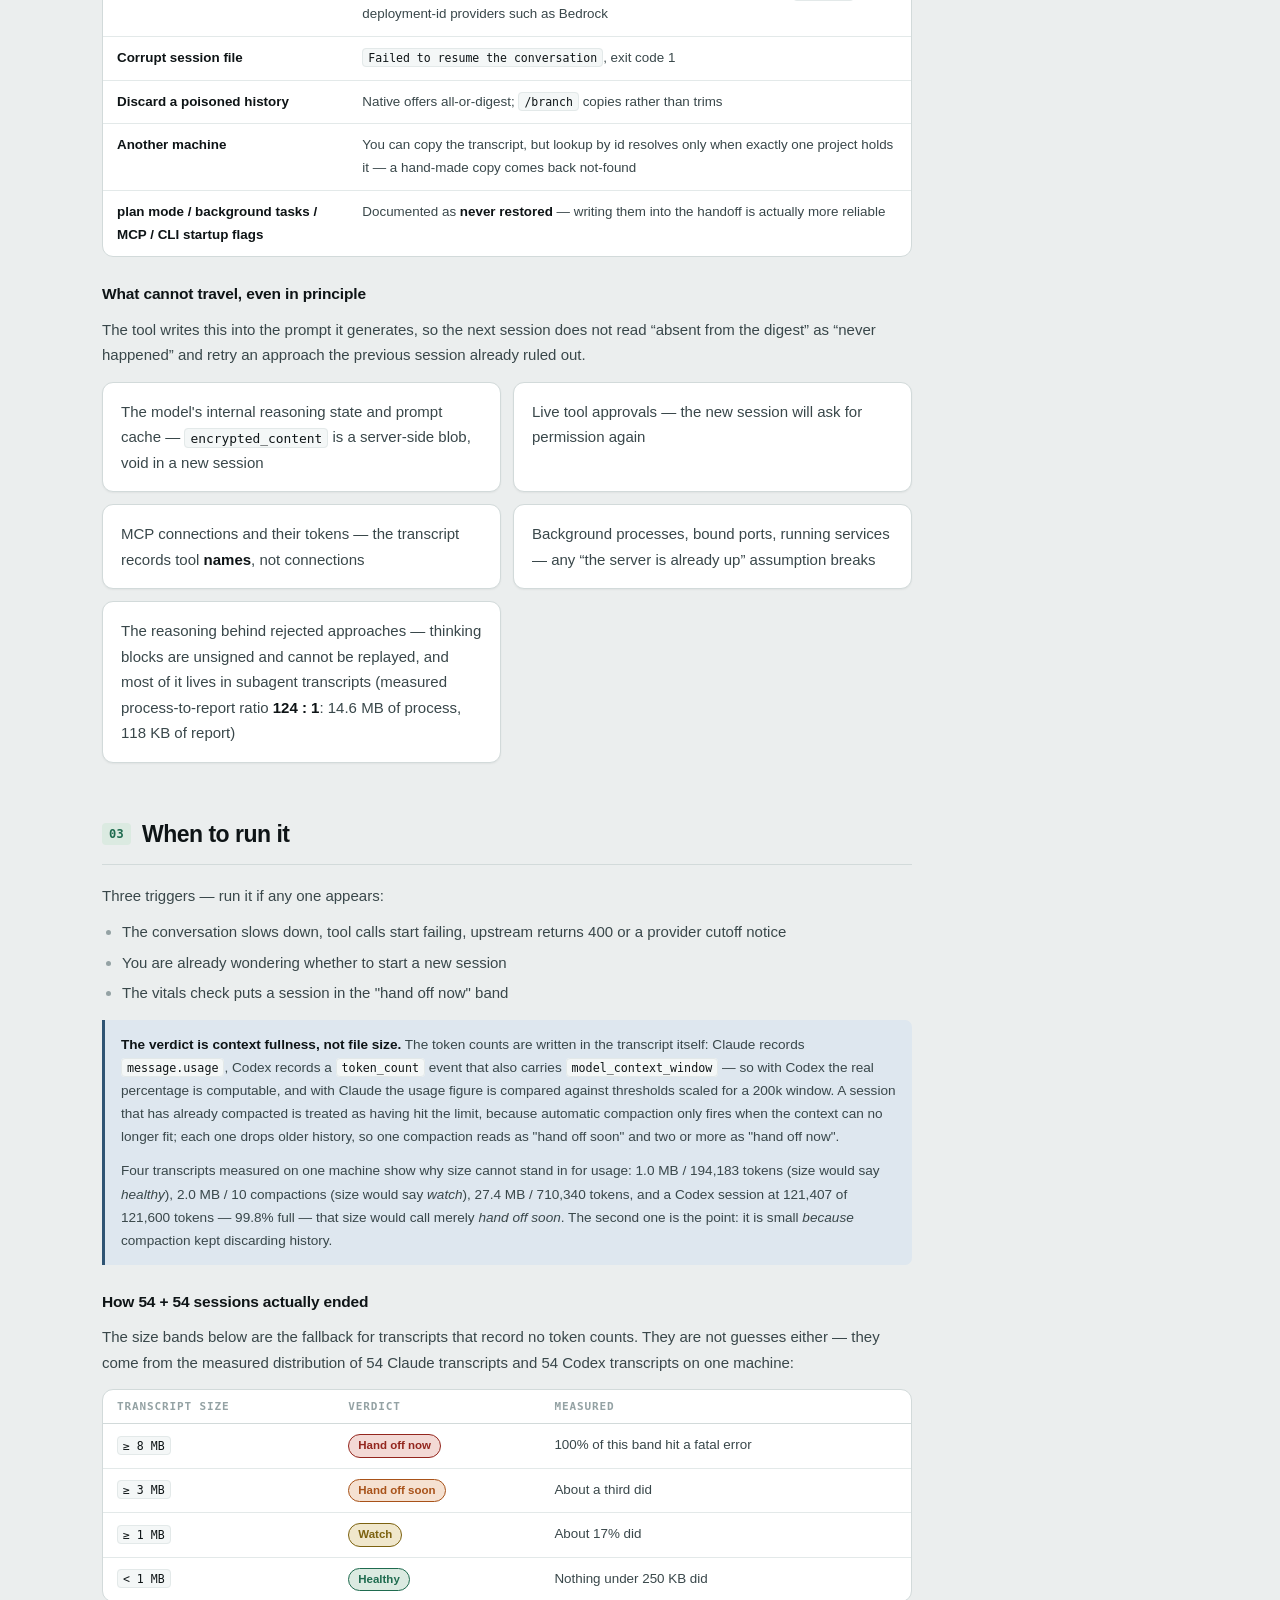
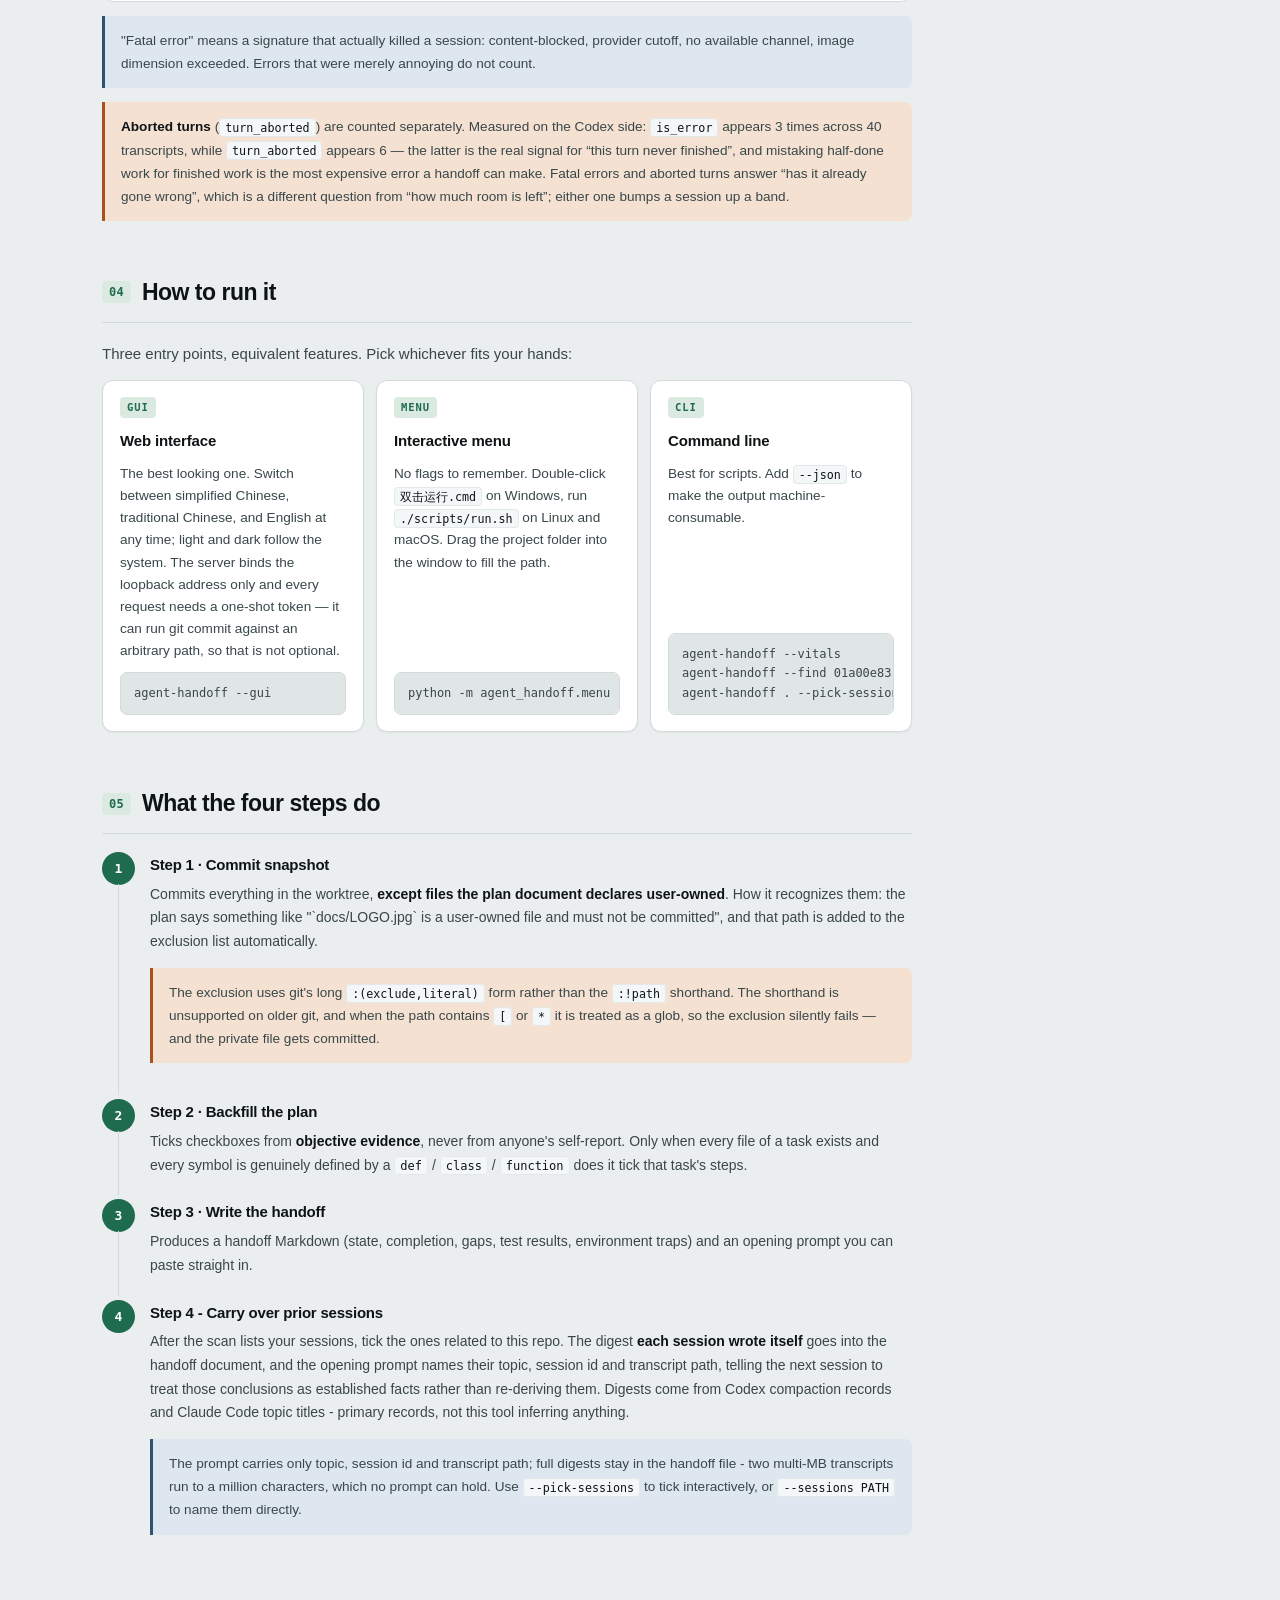
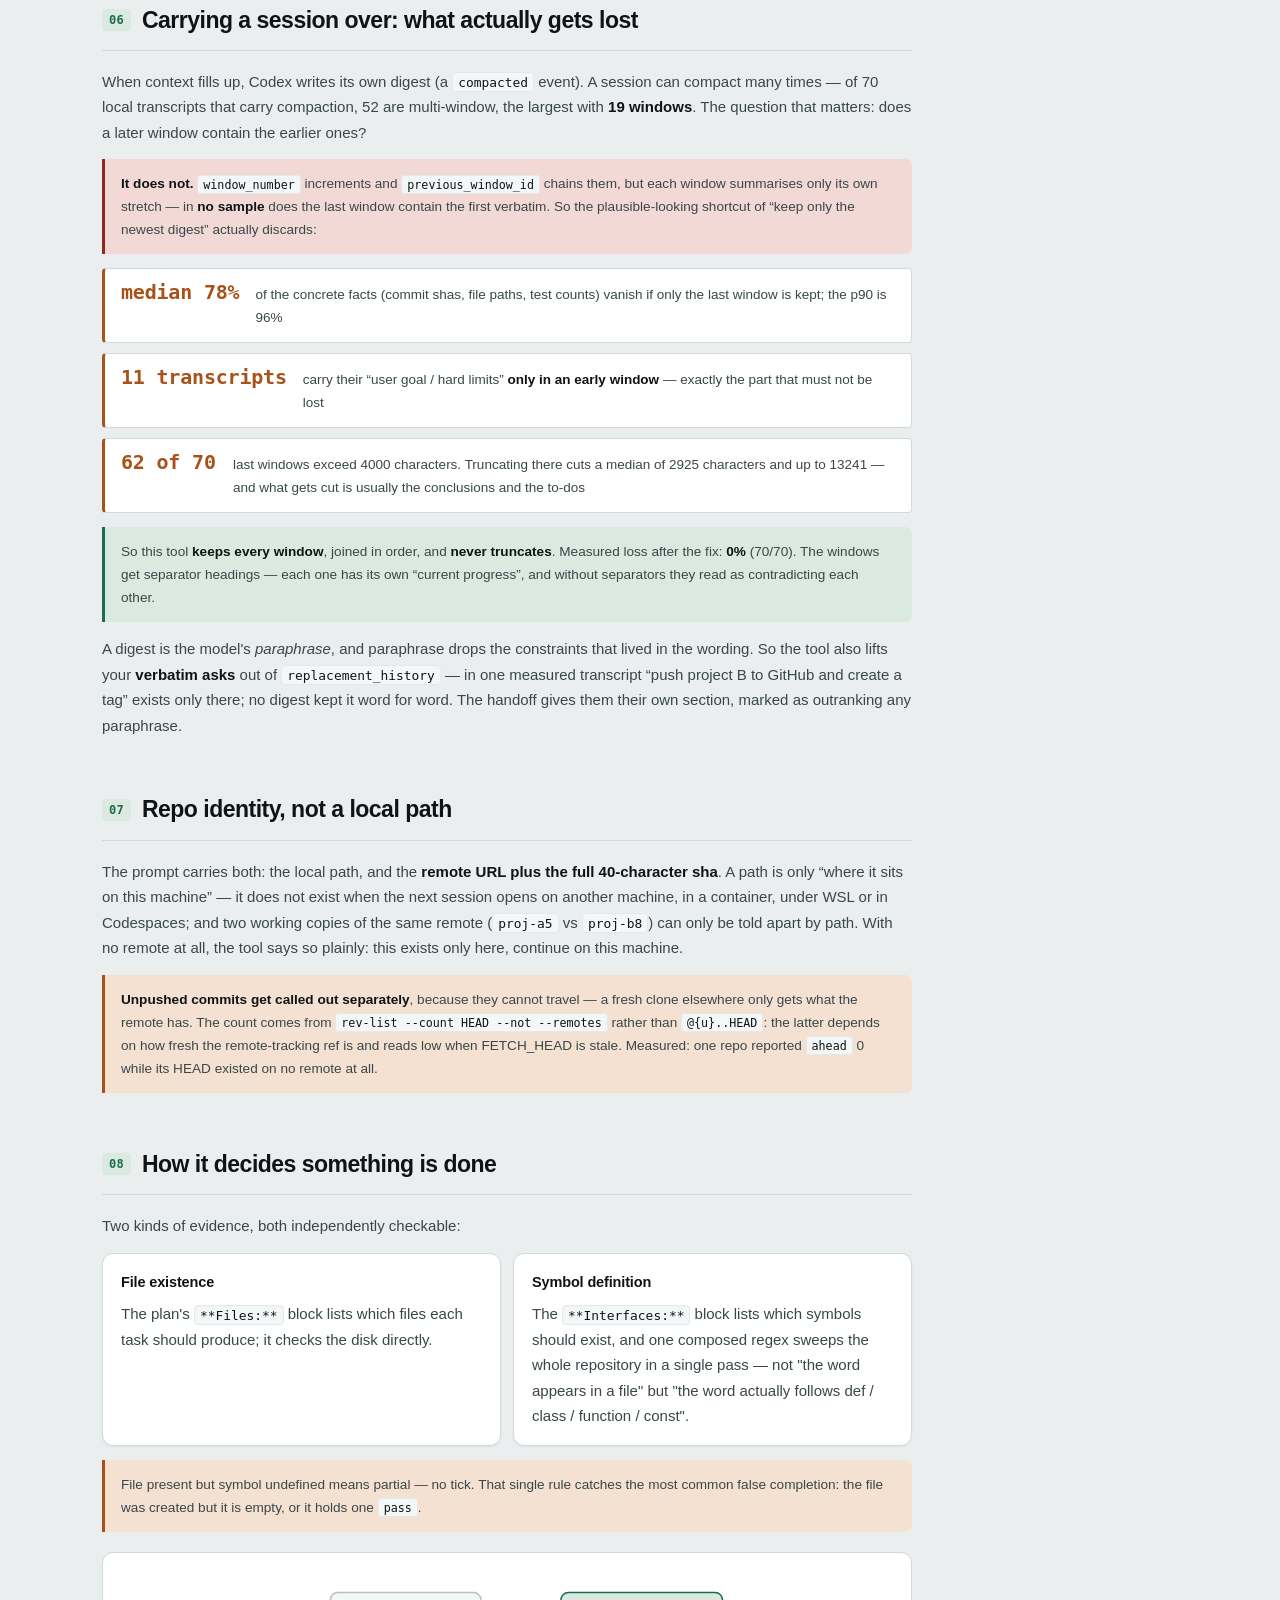
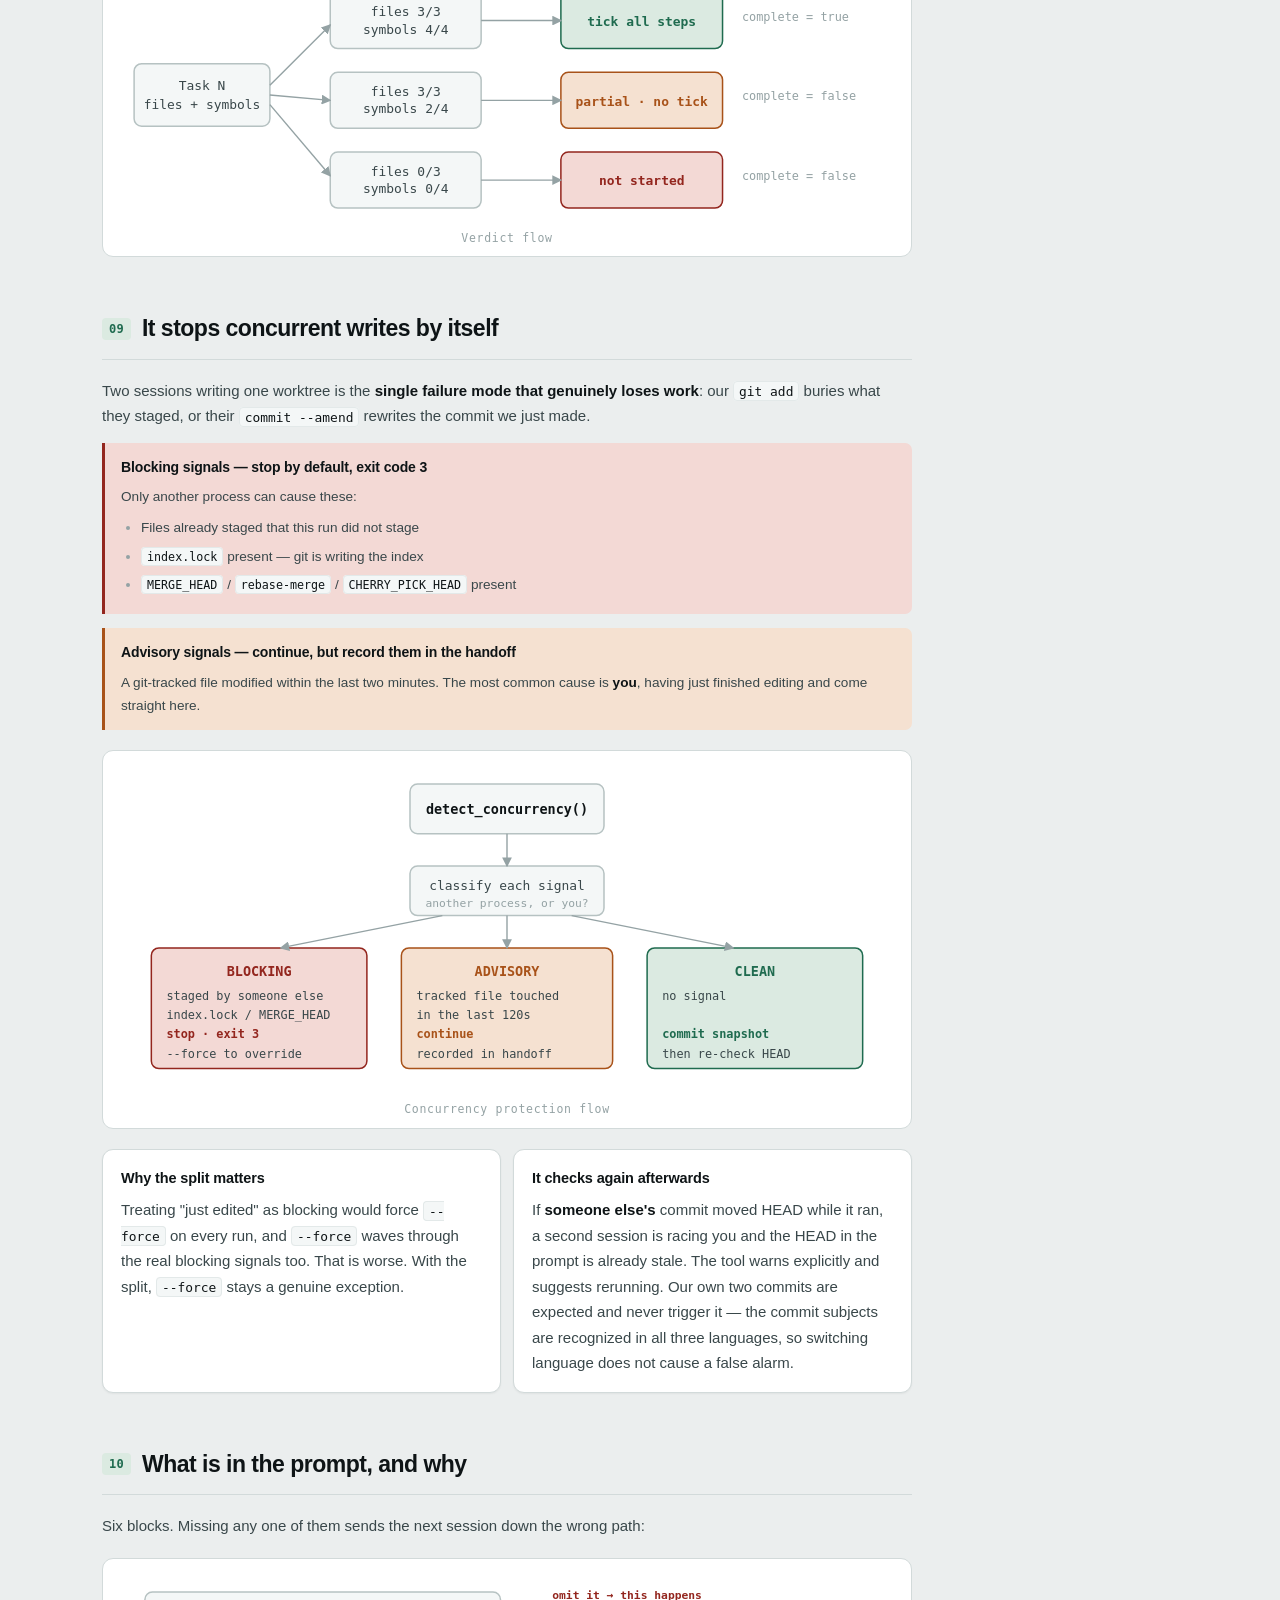
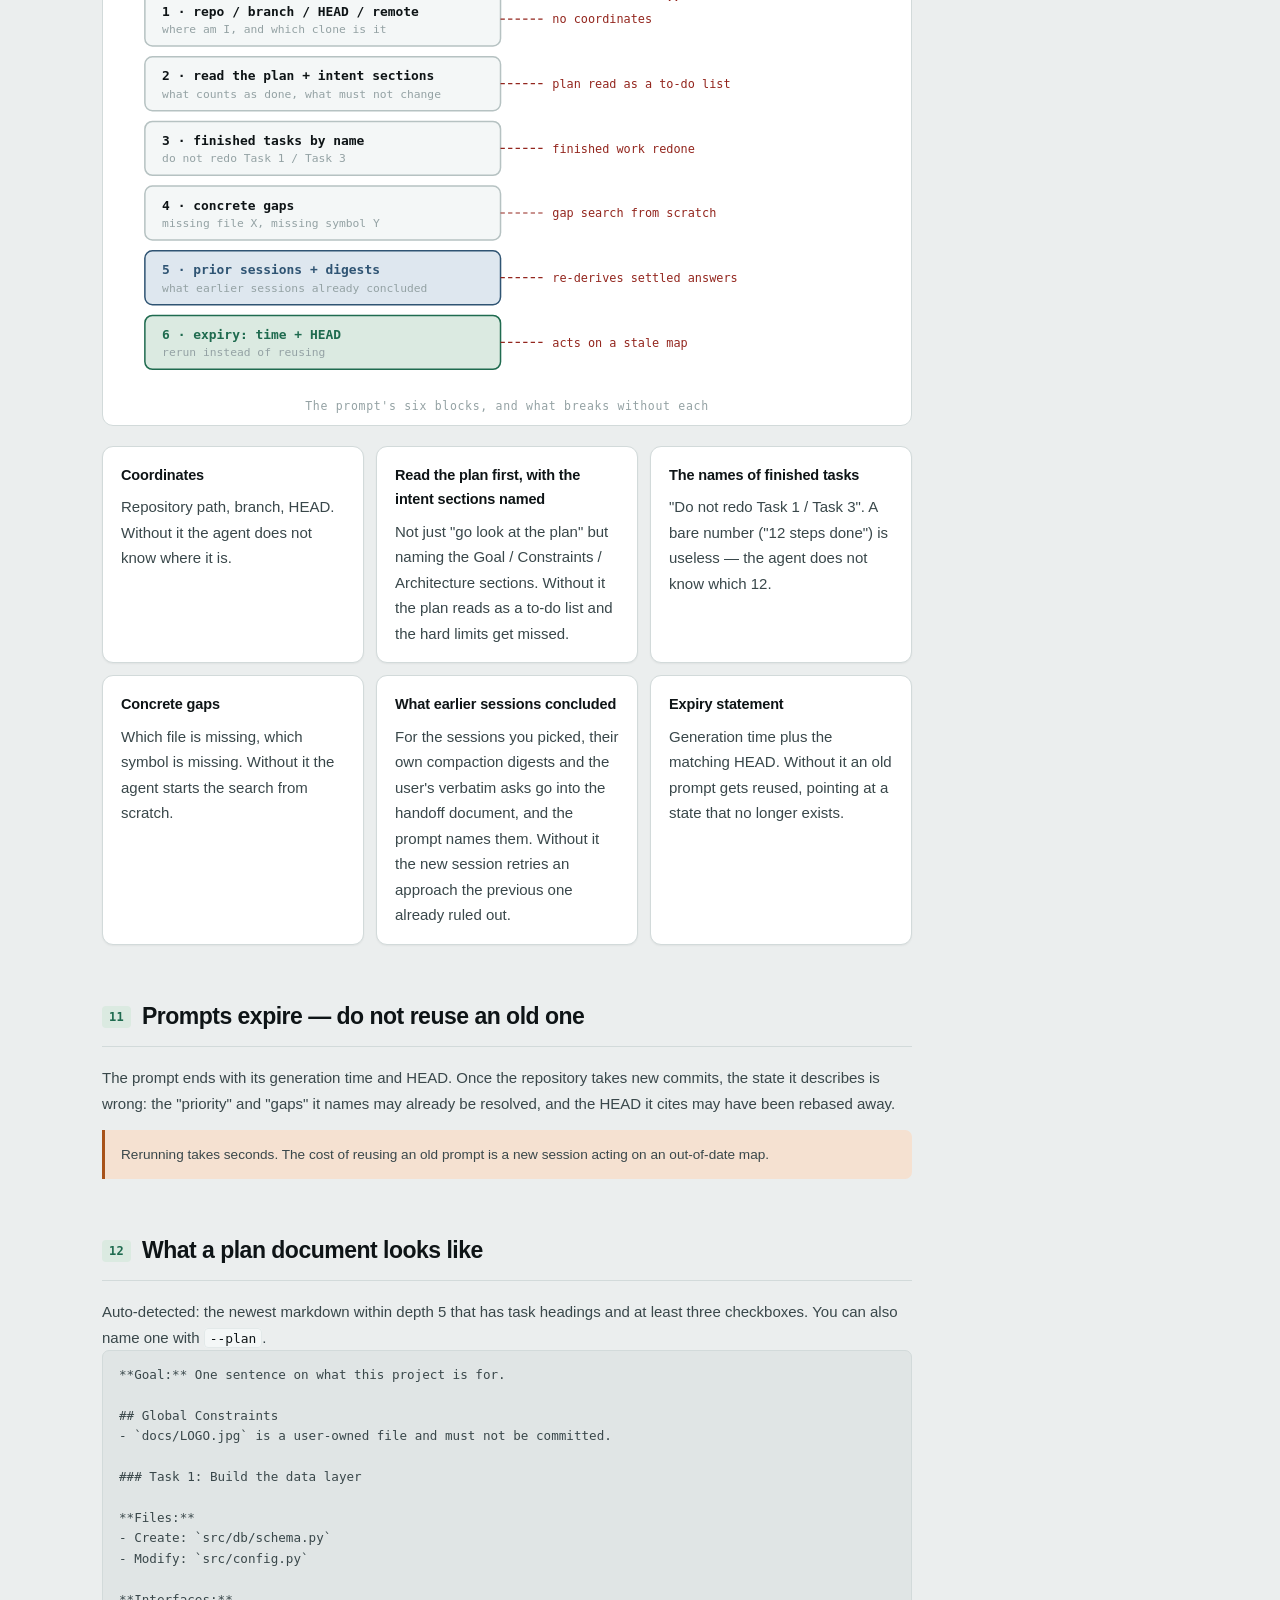
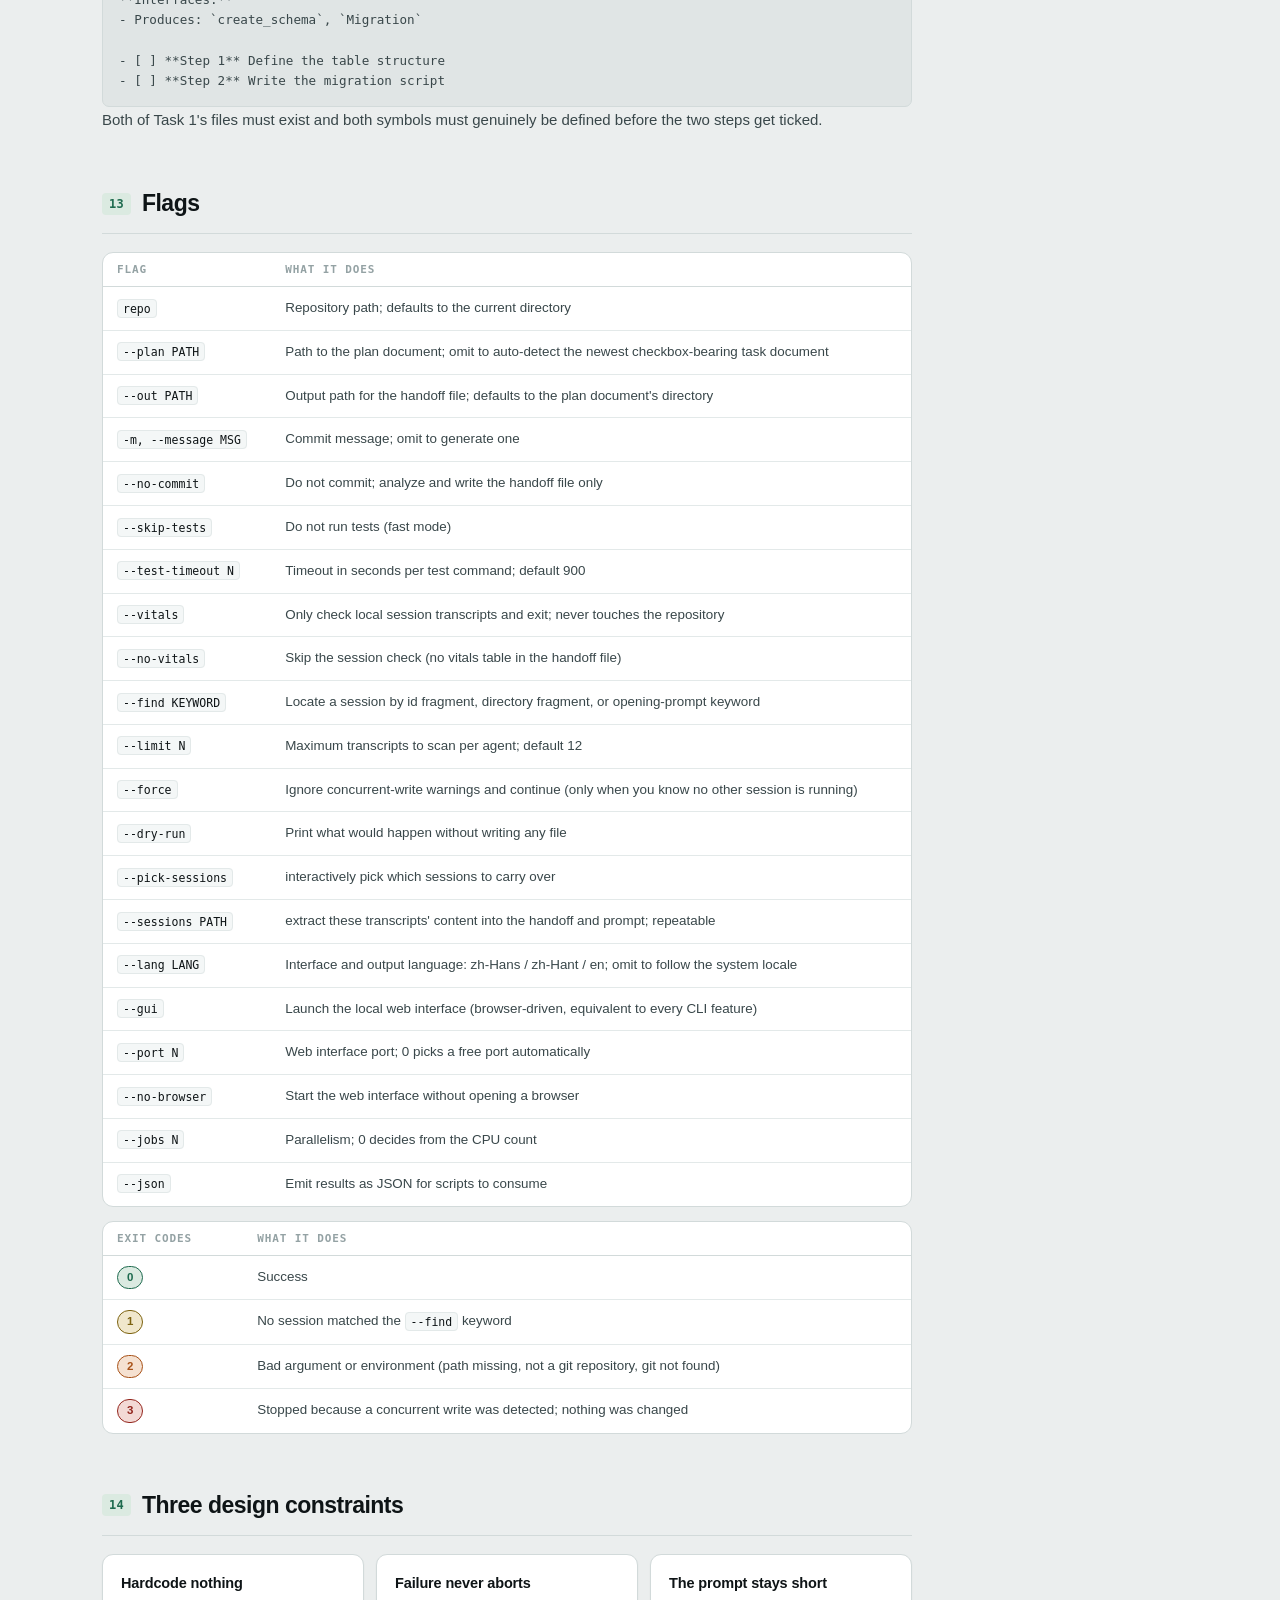
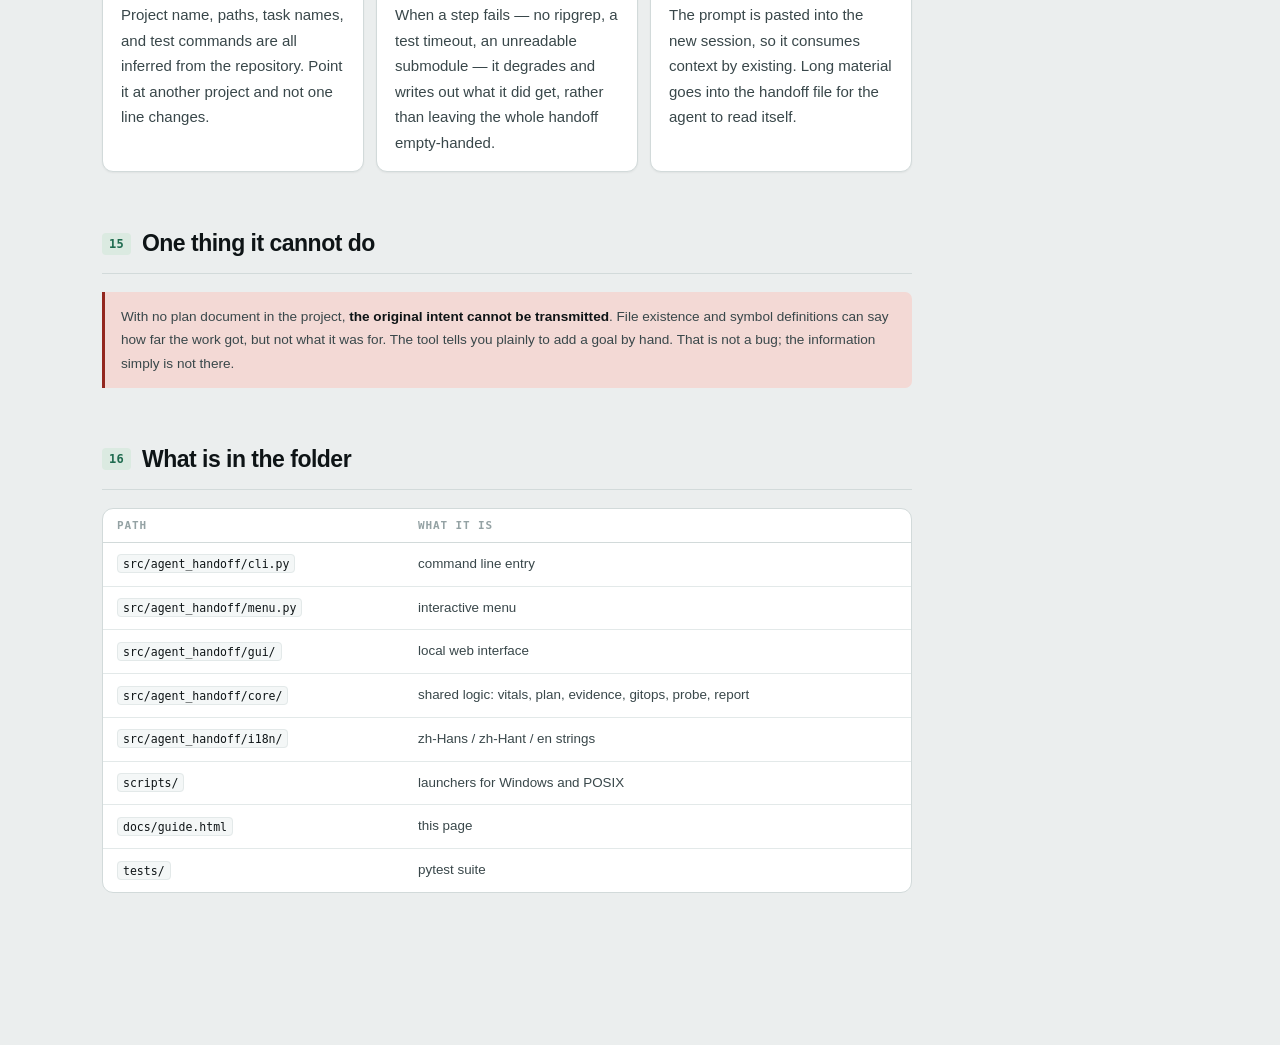
==== commit 482a0da7: "fix: cwd 是逐行快照，收全部取值并标出中途换过目录 此前只读第一个 cwd 就不再更新，那个值是「会话启动那一刻」的目录。在 VSCode 多根工作区里它等于 folders[0]，与用户实际" ====
--- a/docs/guide.html
+++ b/docs/guide.html
@@ -782,7 +782,7 @@
     b.addEventListener("click", () => setTheme(b.getAttribute("data-theme-set")));
   });
 
-  document.getElementById("ver").textContent = "v2.7.0";
+  document.getElementById("ver").textContent = "v2.7.1";
 
   let savedTheme = null;
   try { savedTheme = localStorage.getItem("ah.guide.theme"); } catch (e) {}
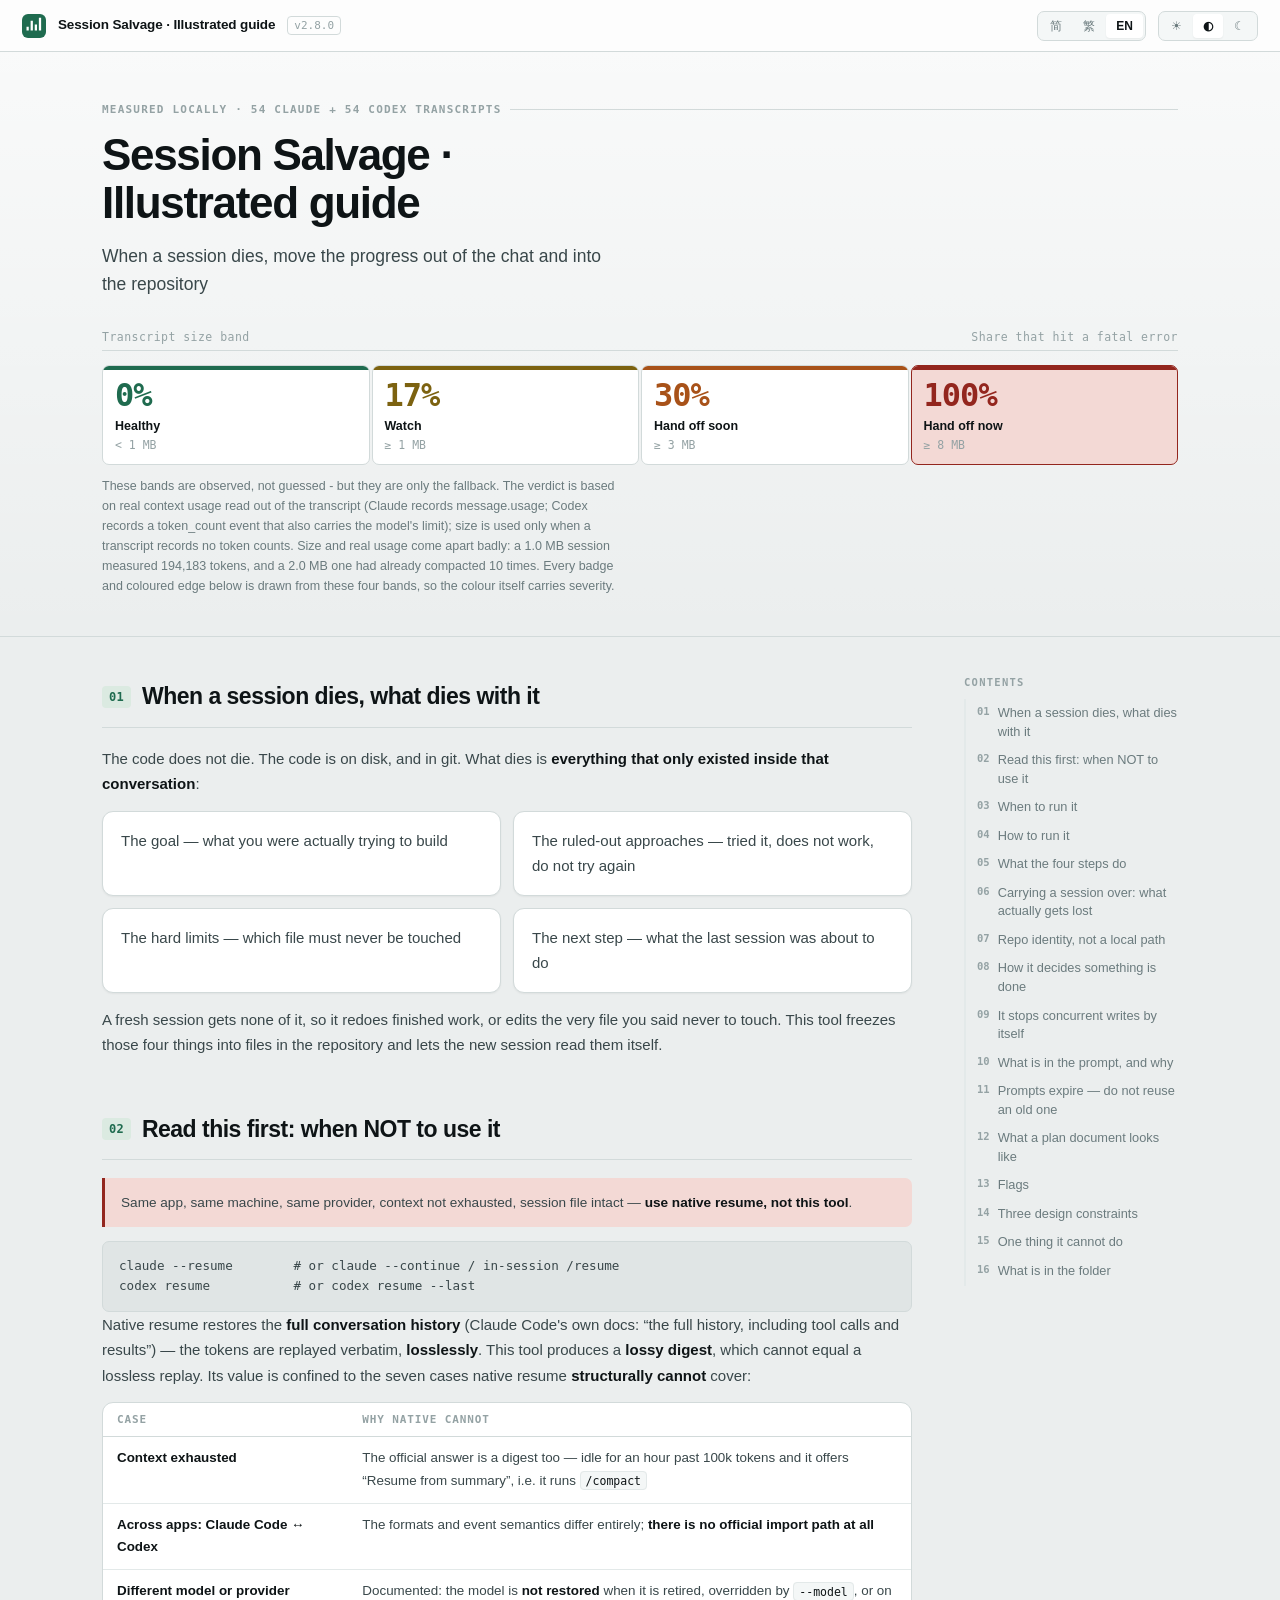
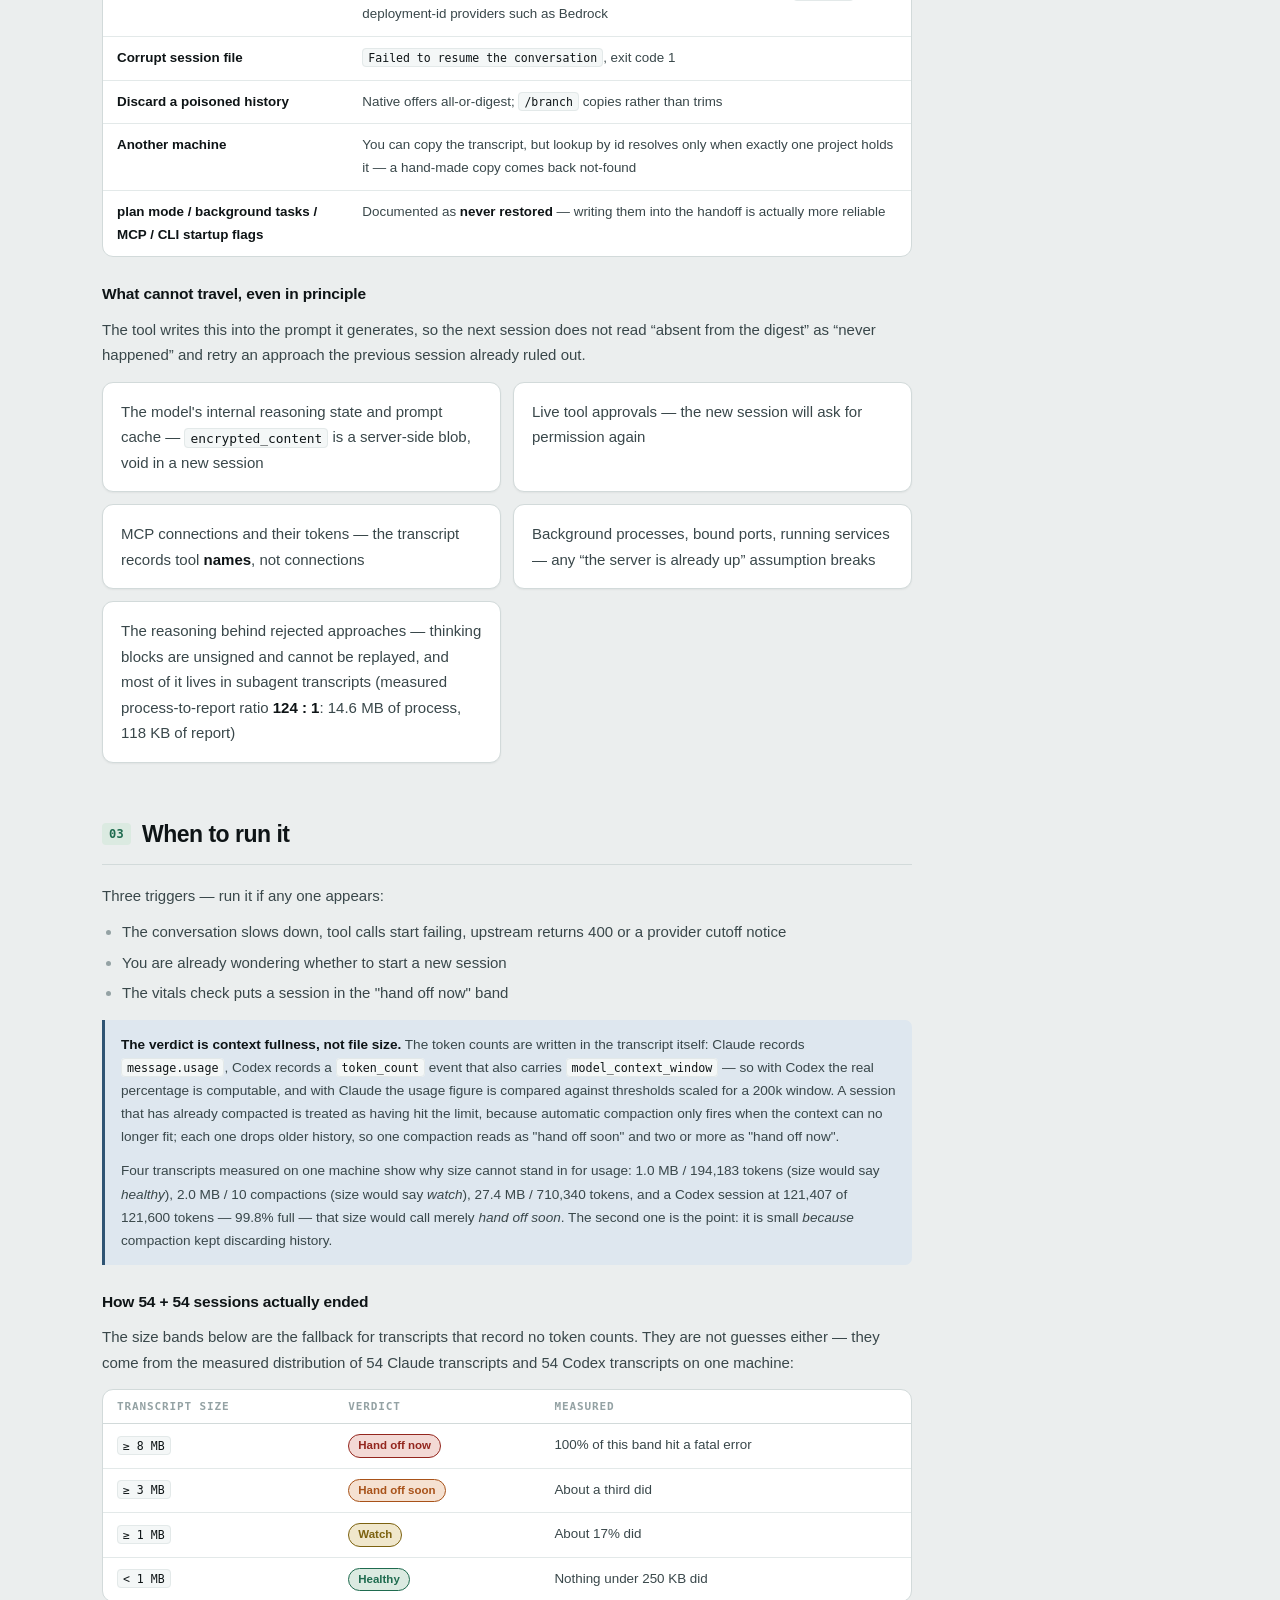
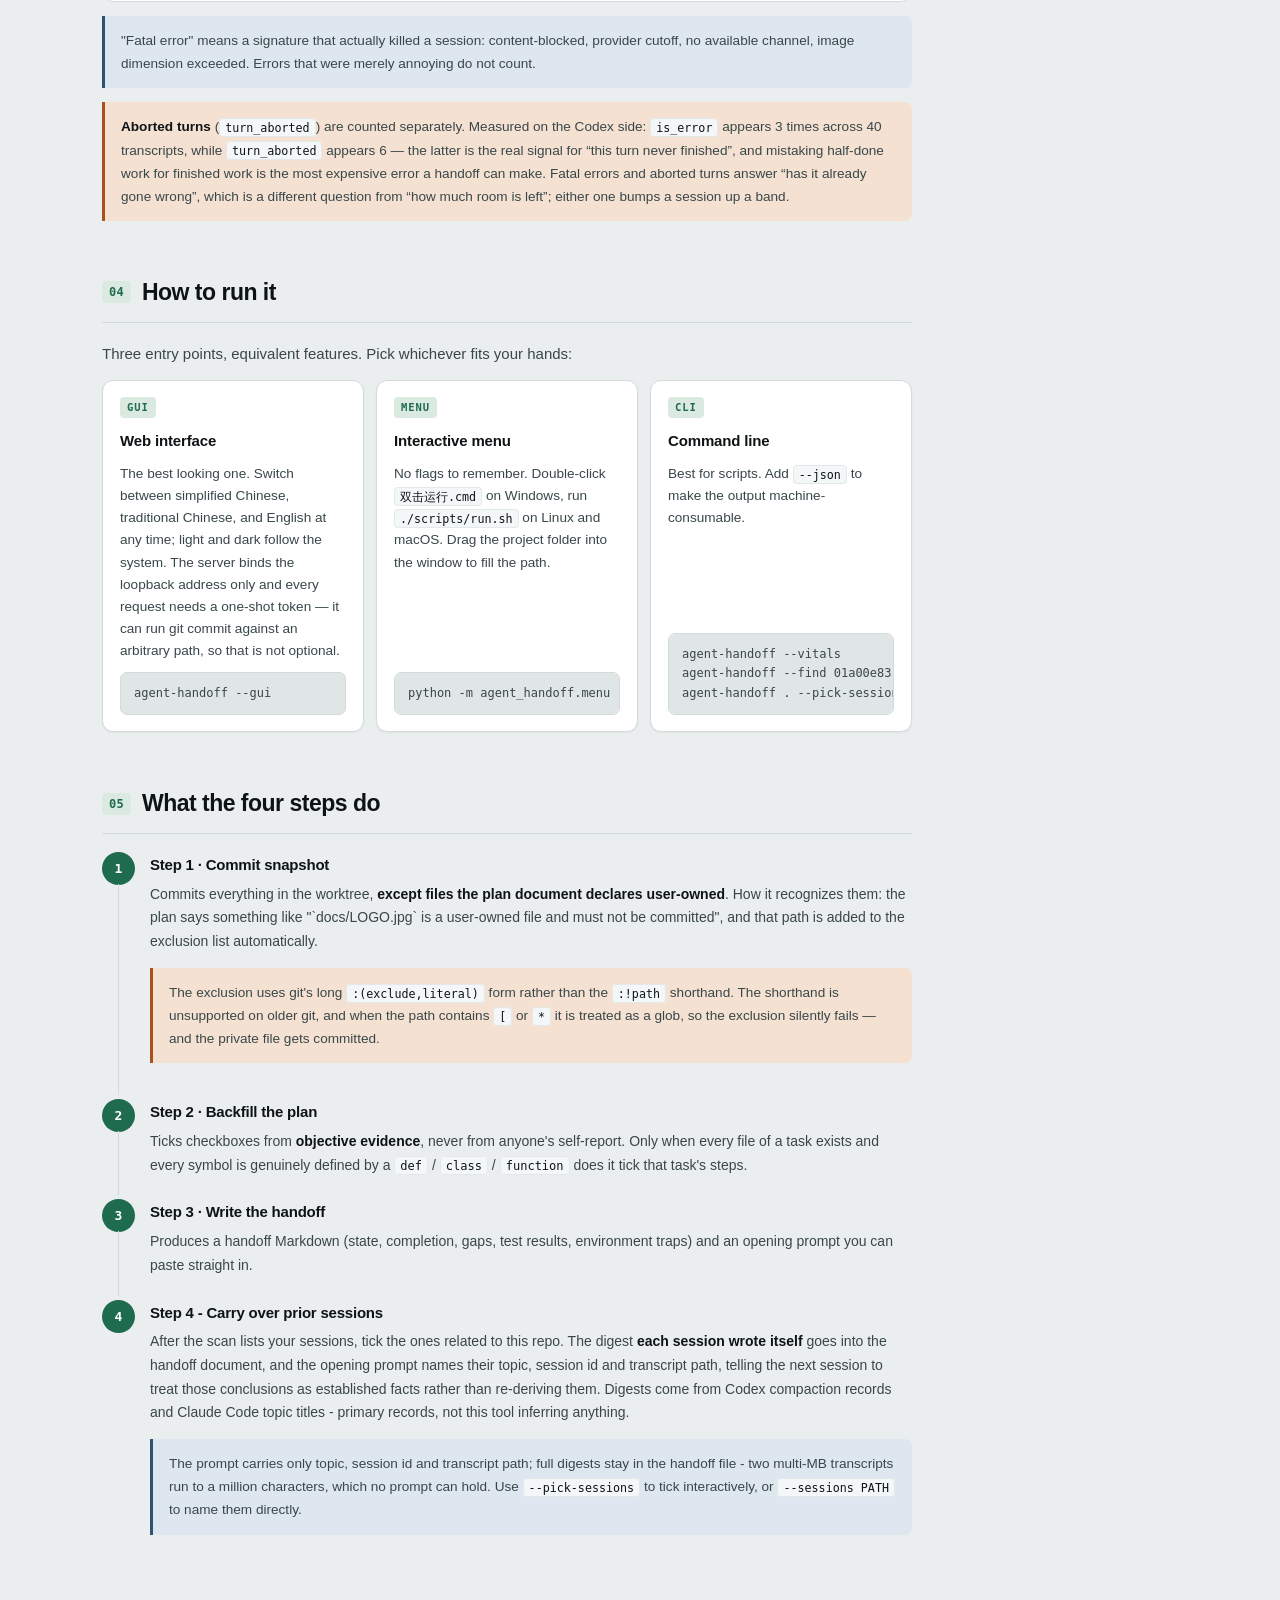
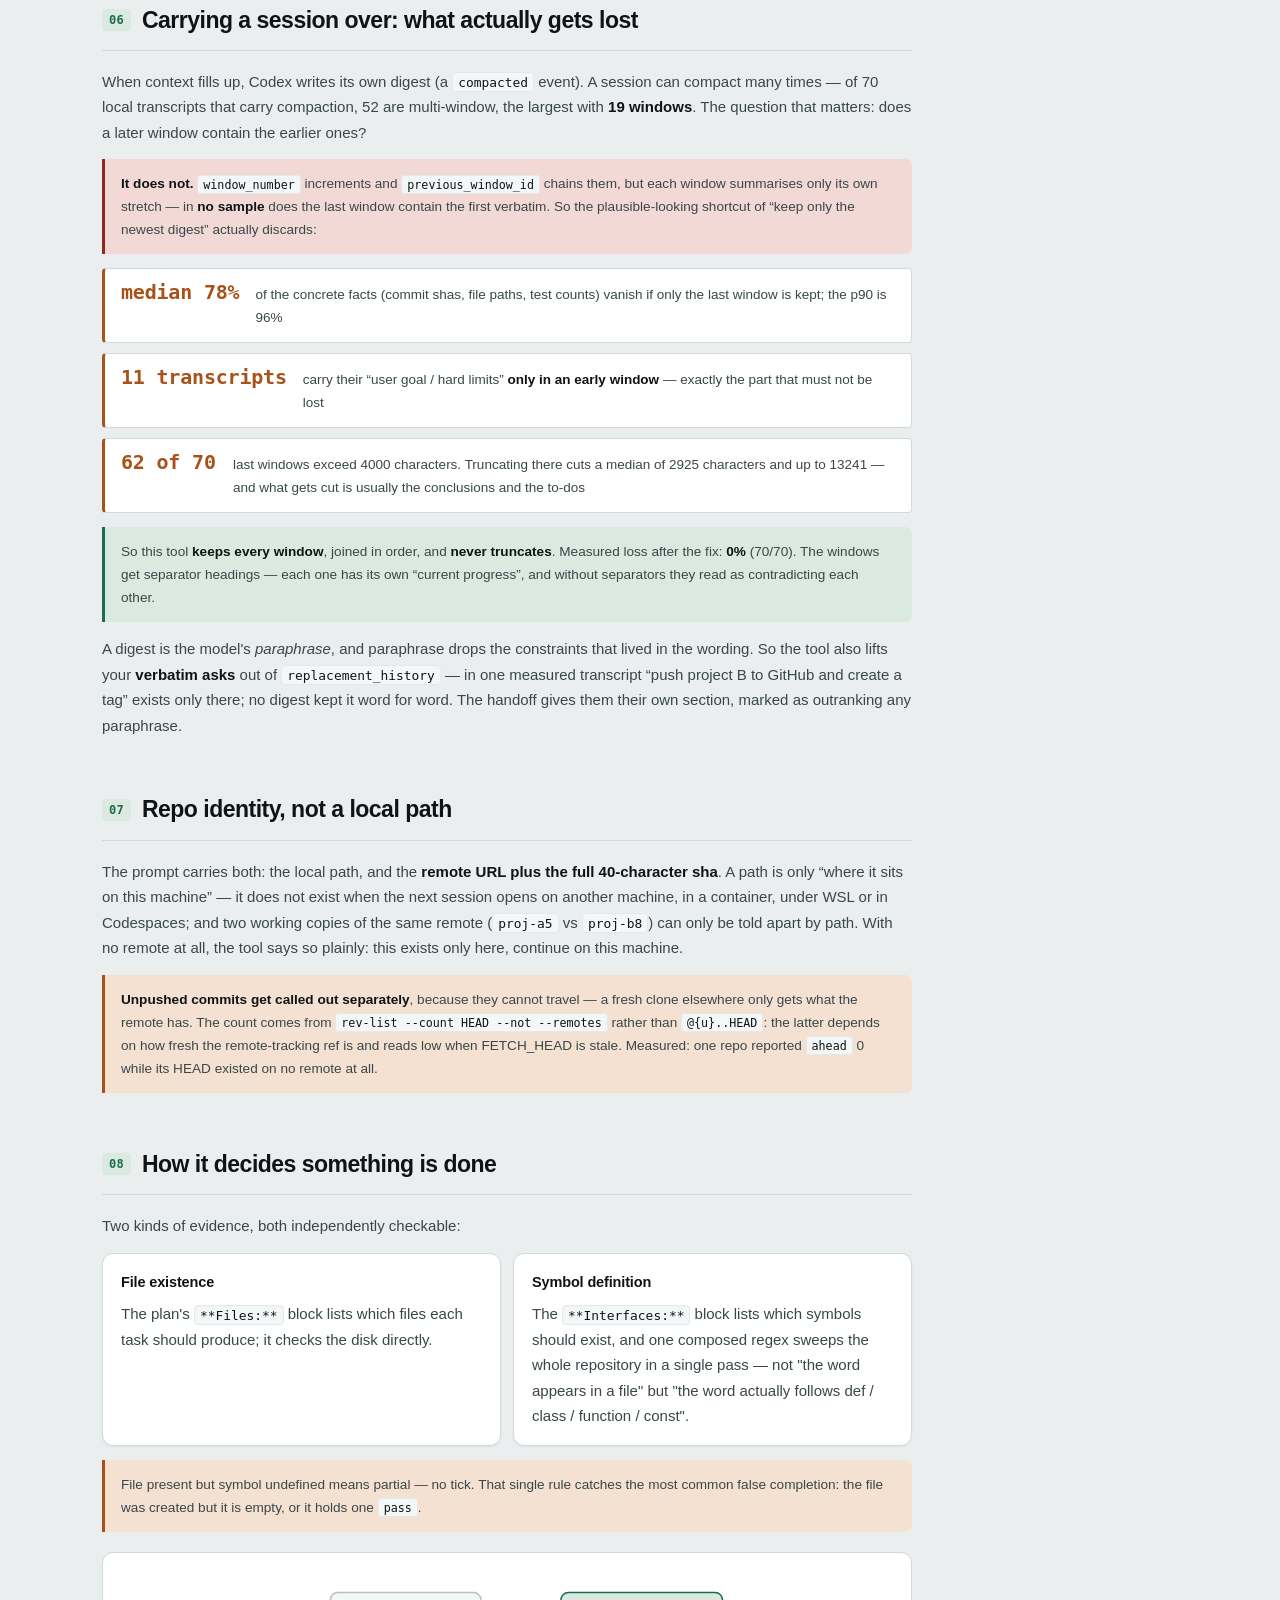
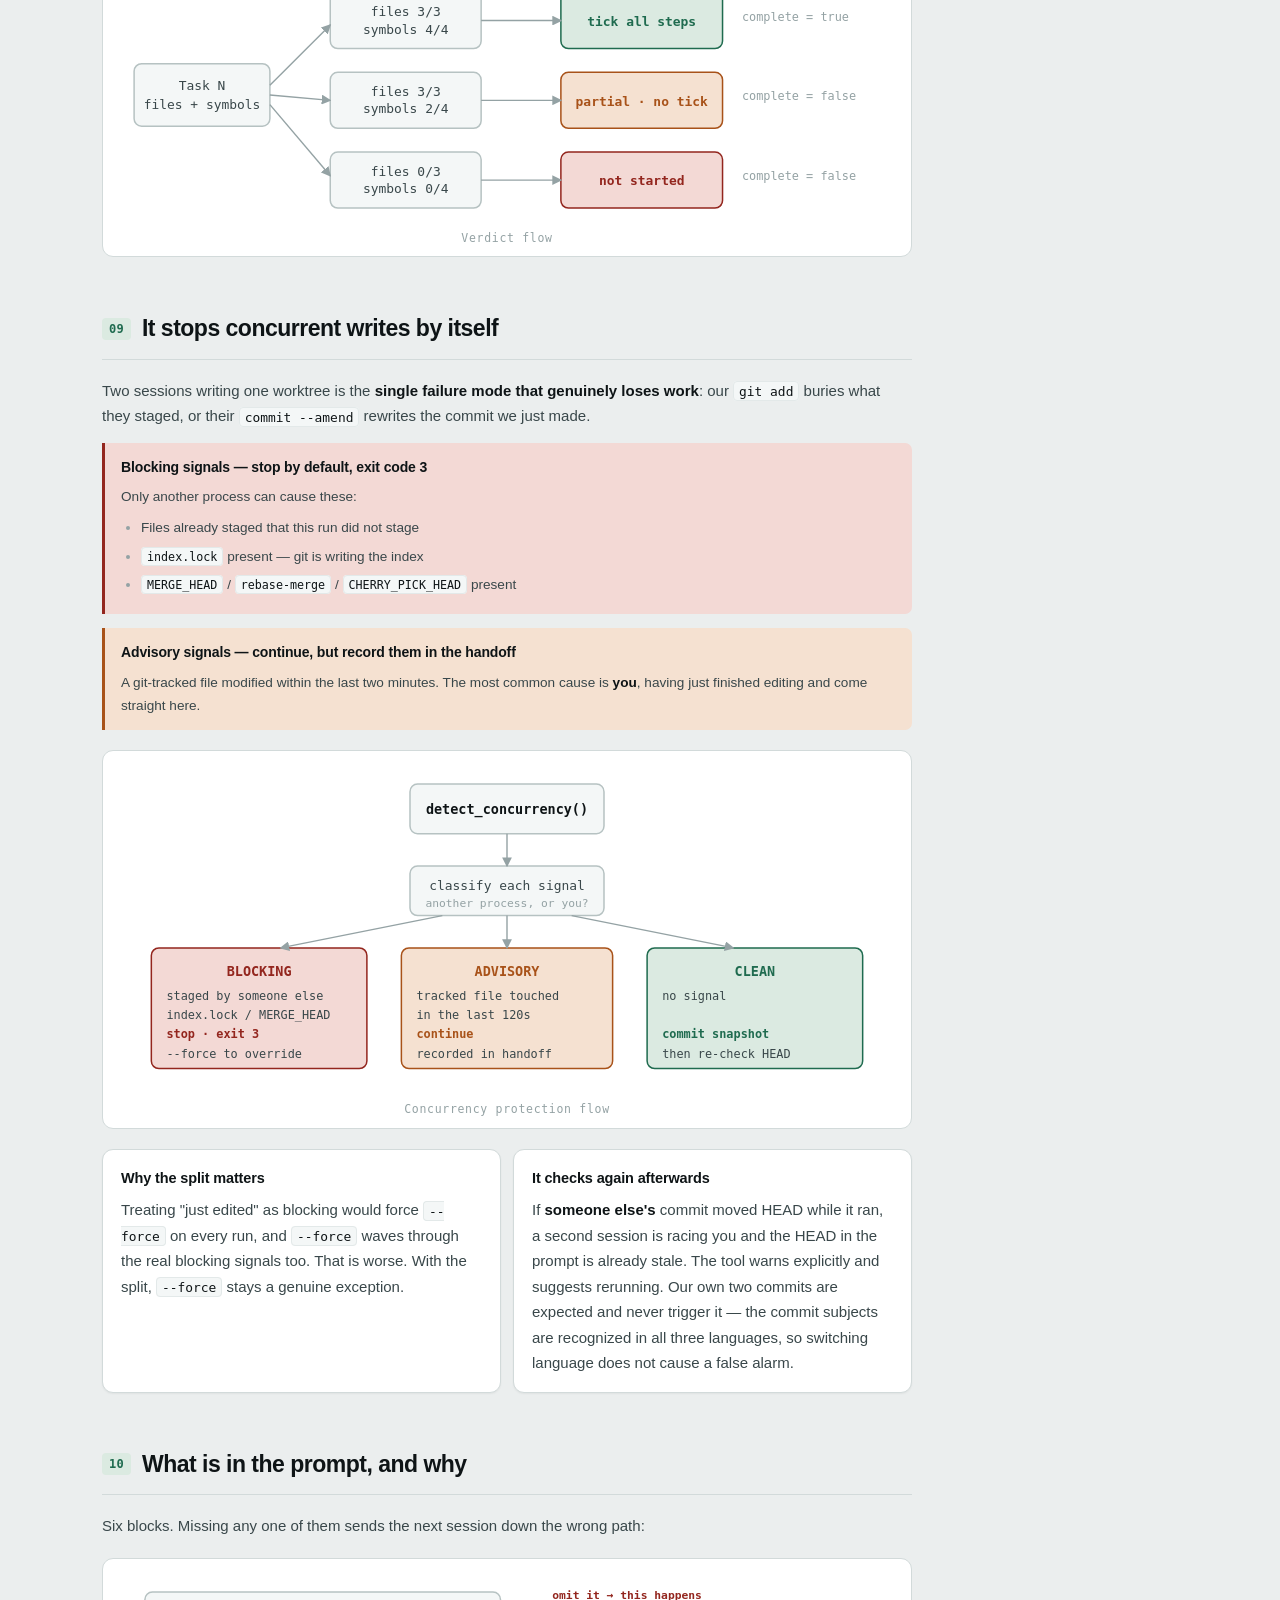
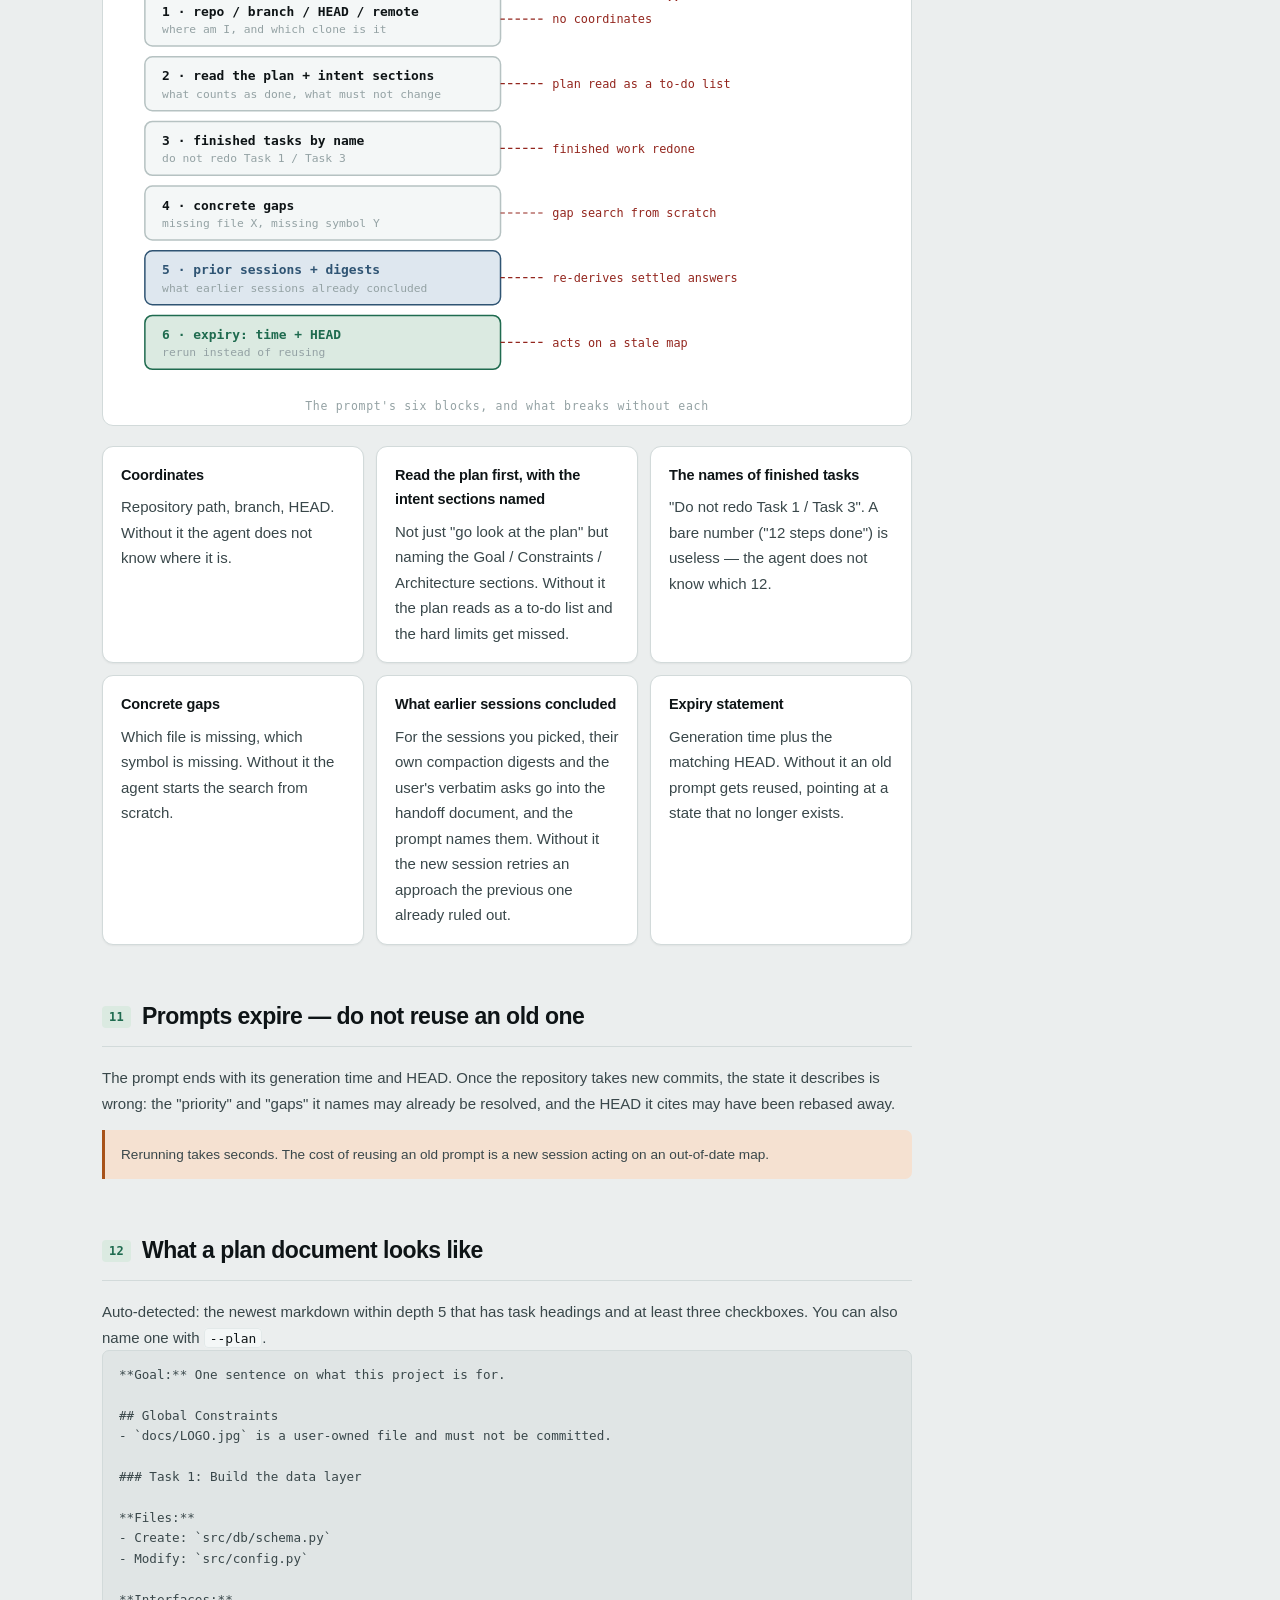
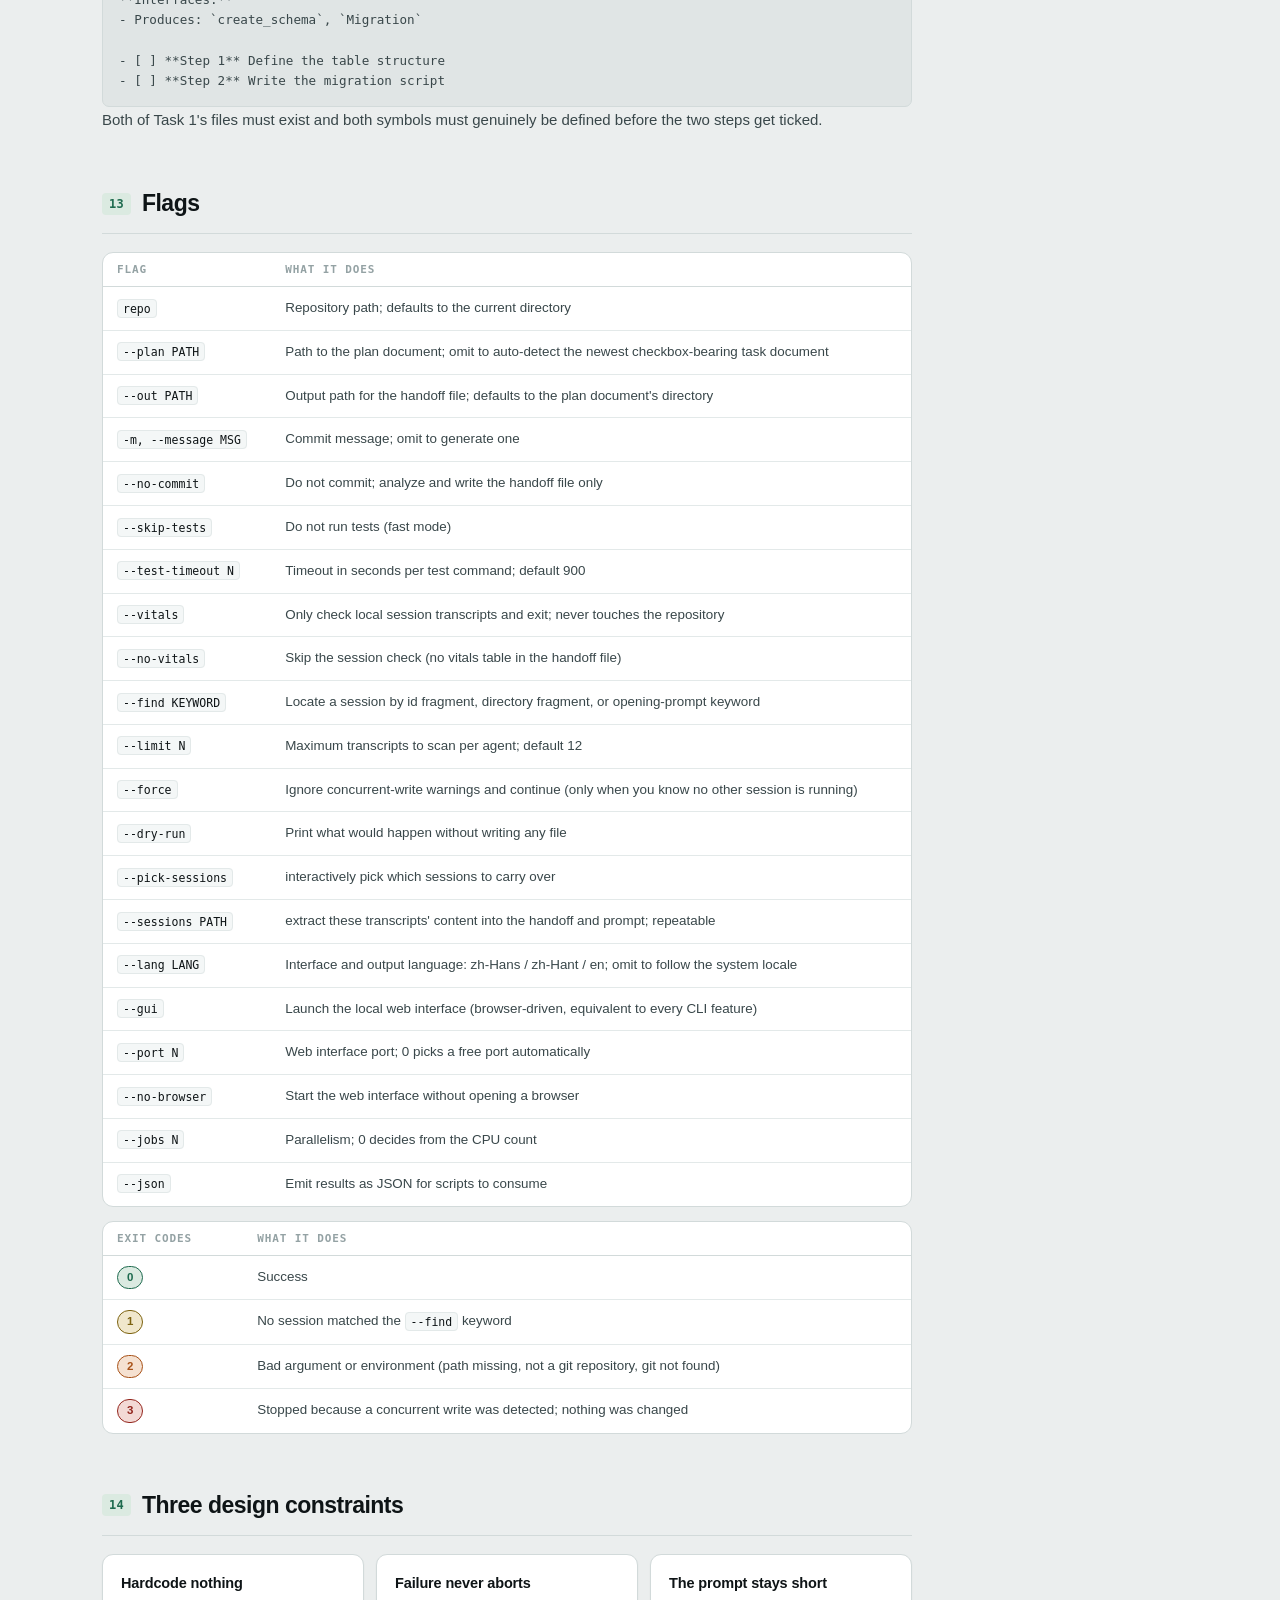
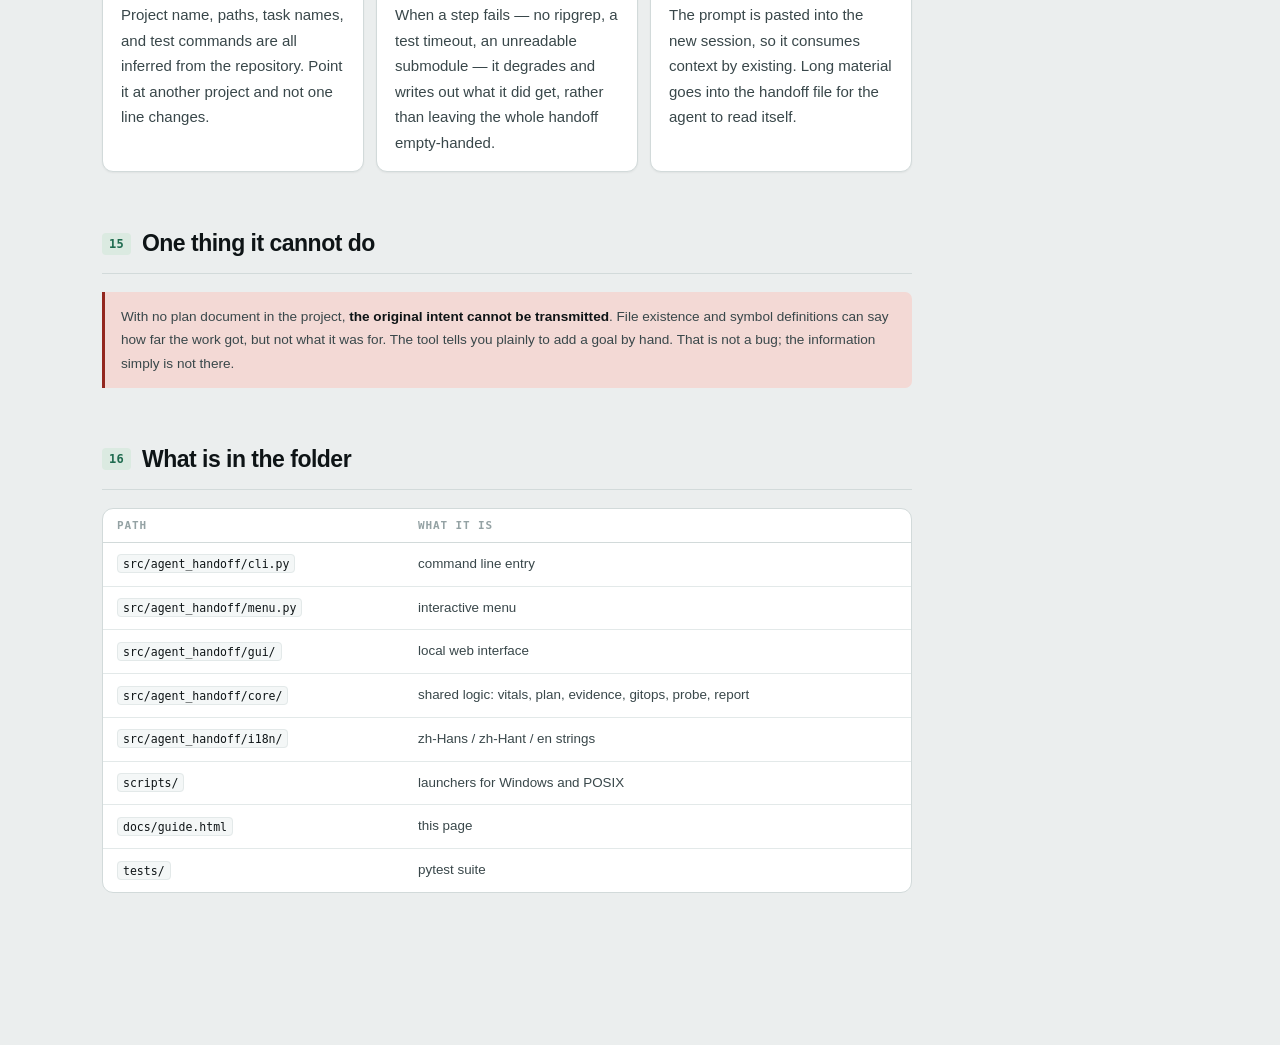
==== commit 77955e87: "feat: 认出多根工作区，让 cwd 在那种情况下不再当归属依据 读 Claude Code 的 VSCode 扩展代码确认了一条官方文档没写的行为：多根工作区下 cwd 固定取 workspace" ====
--- a/docs/guide.html
+++ b/docs/guide.html
@@ -782,7 +782,7 @@
     b.addEventListener("click", () => setTheme(b.getAttribute("data-theme-set")));
   });
 
-  document.getElementById("ver").textContent = "v2.7.1";
+  document.getElementById("ver").textContent = "v2.8.0";
 
   let savedTheme = null;
   try { savedTheme = localStorage.getItem("ah.guide.theme"); } catch (e) {}
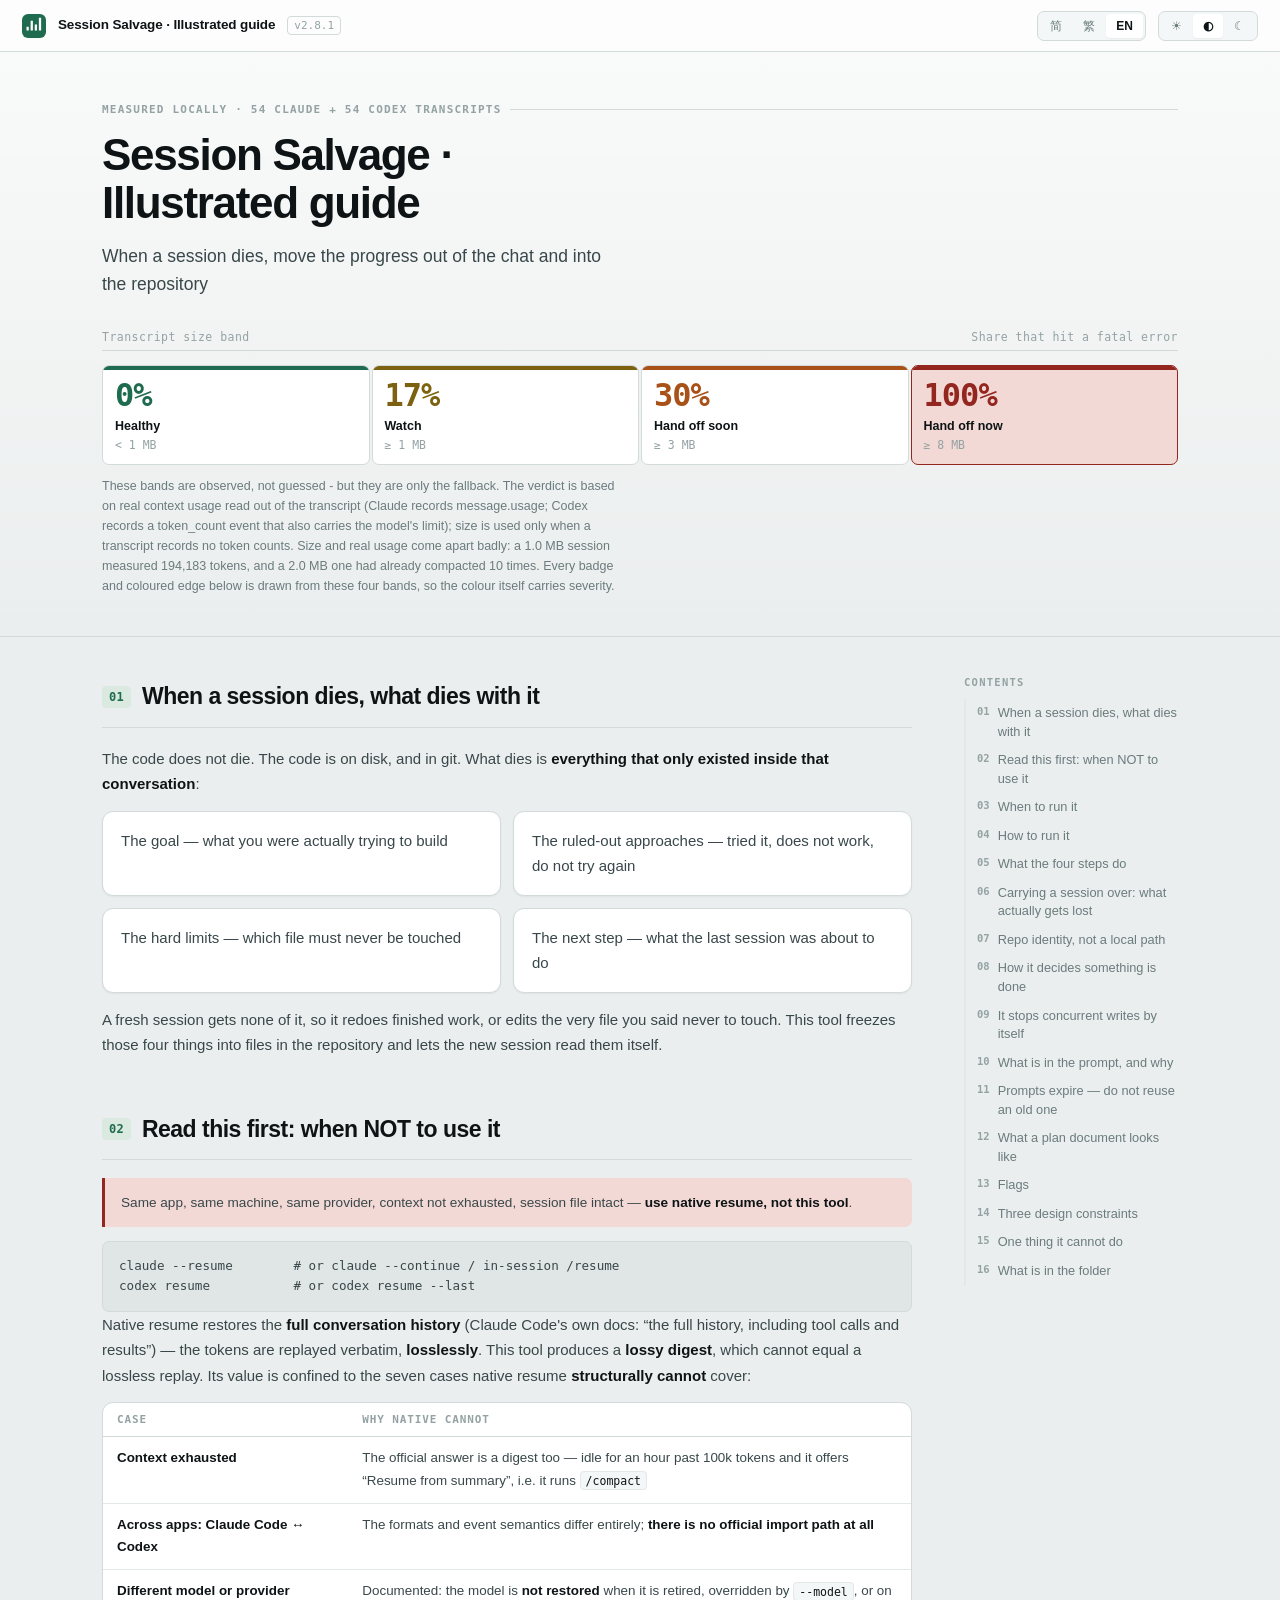
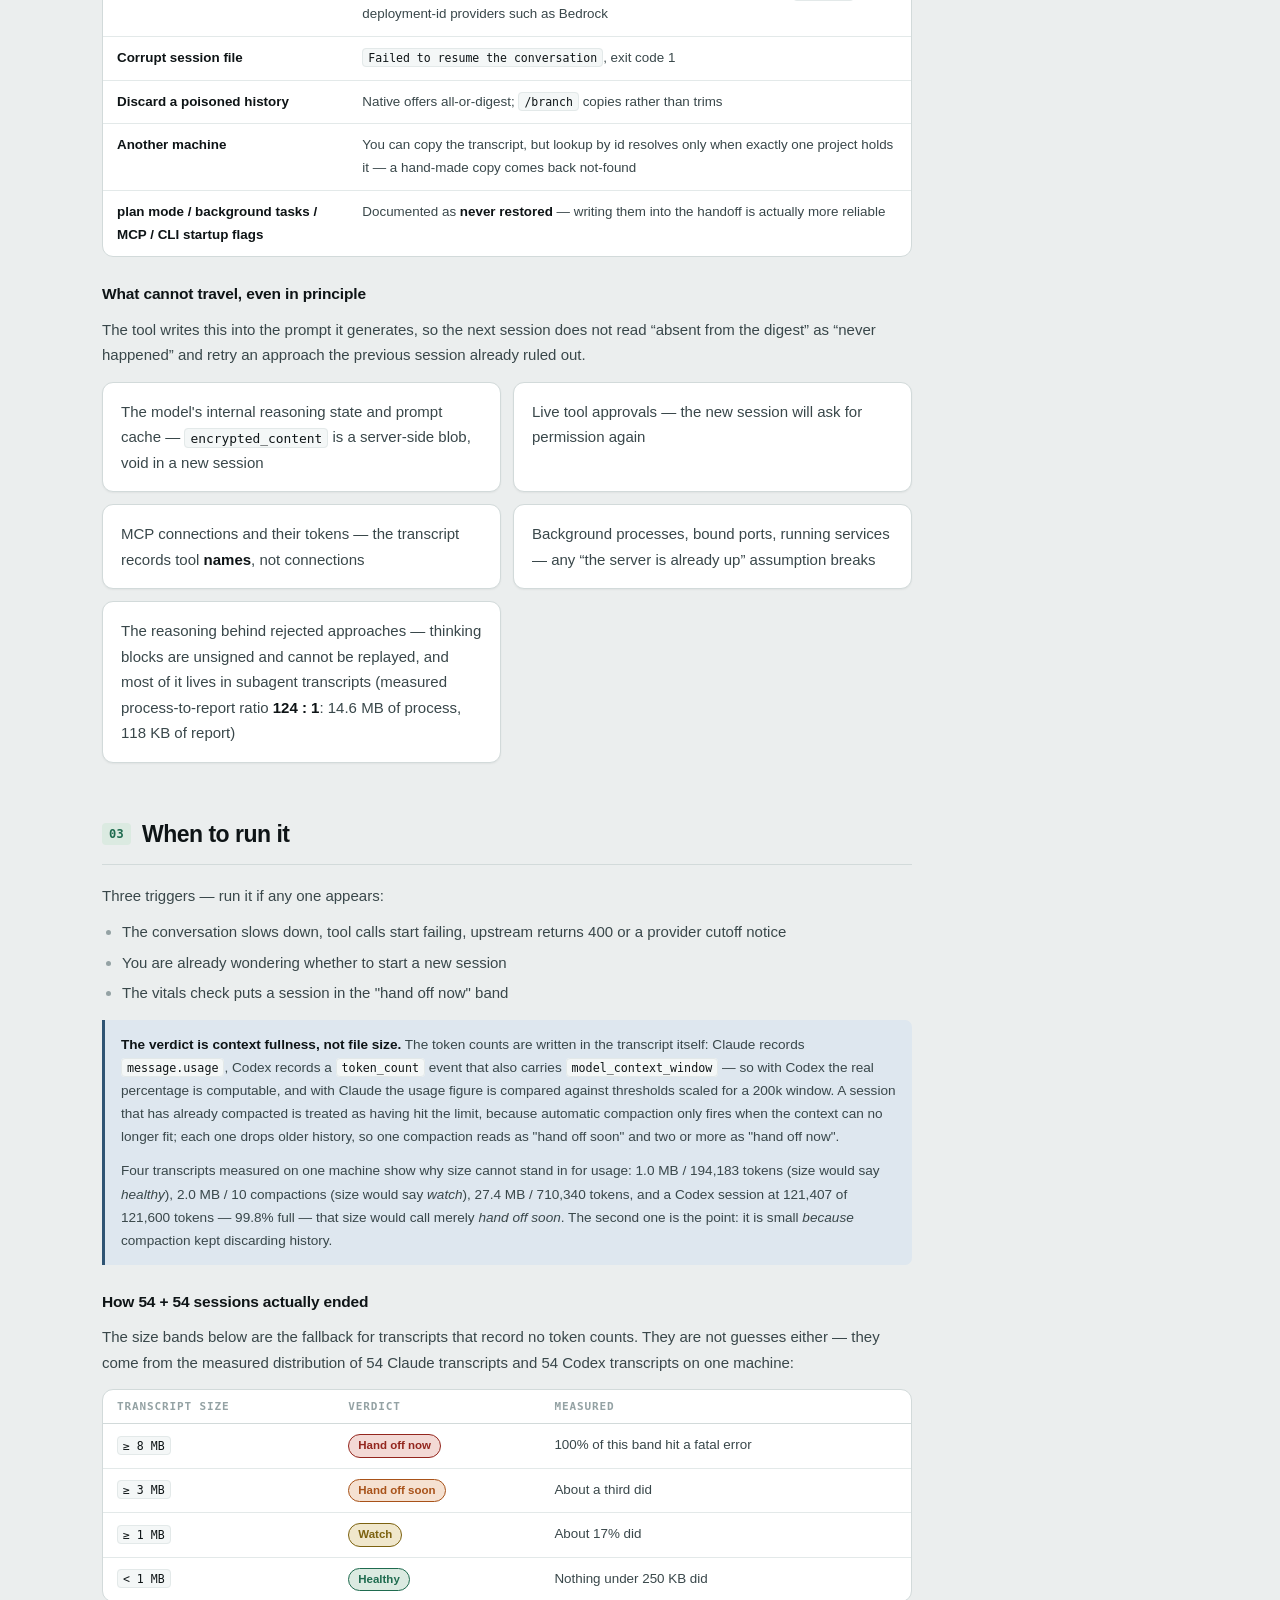
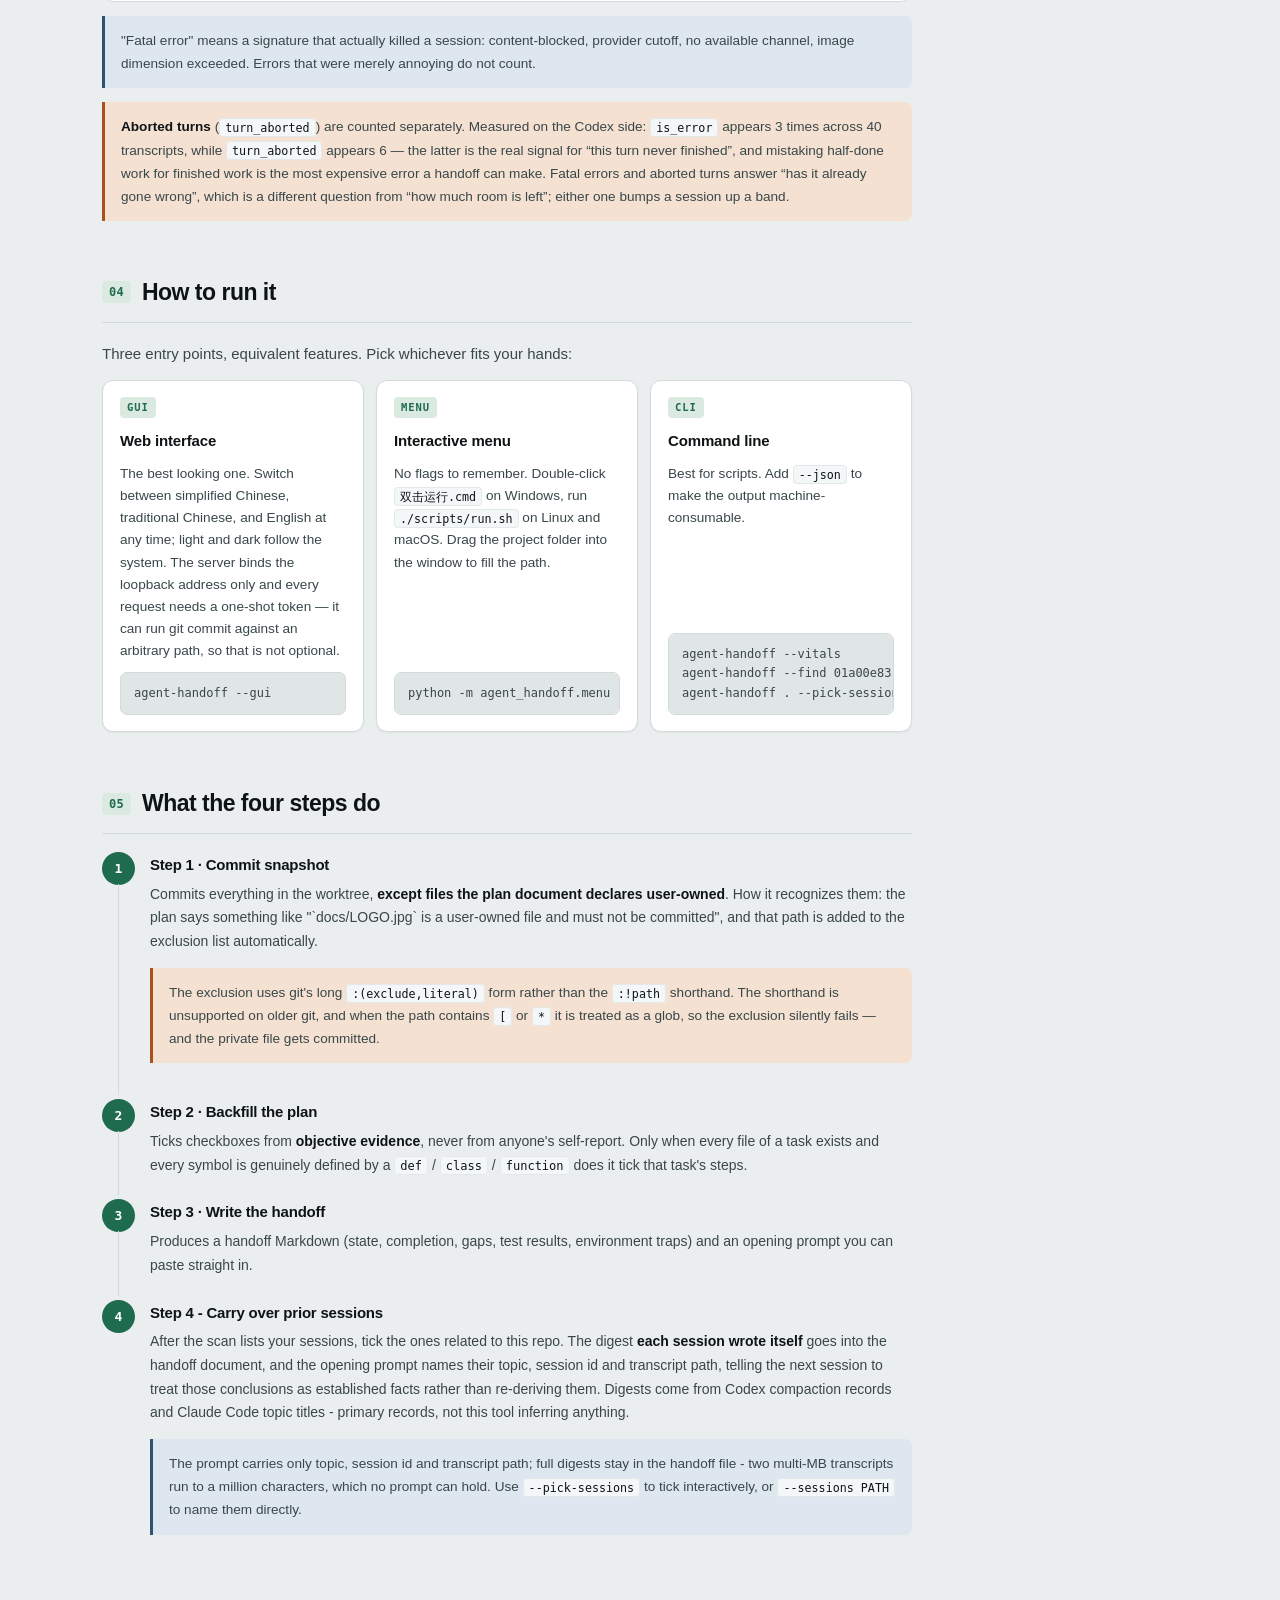
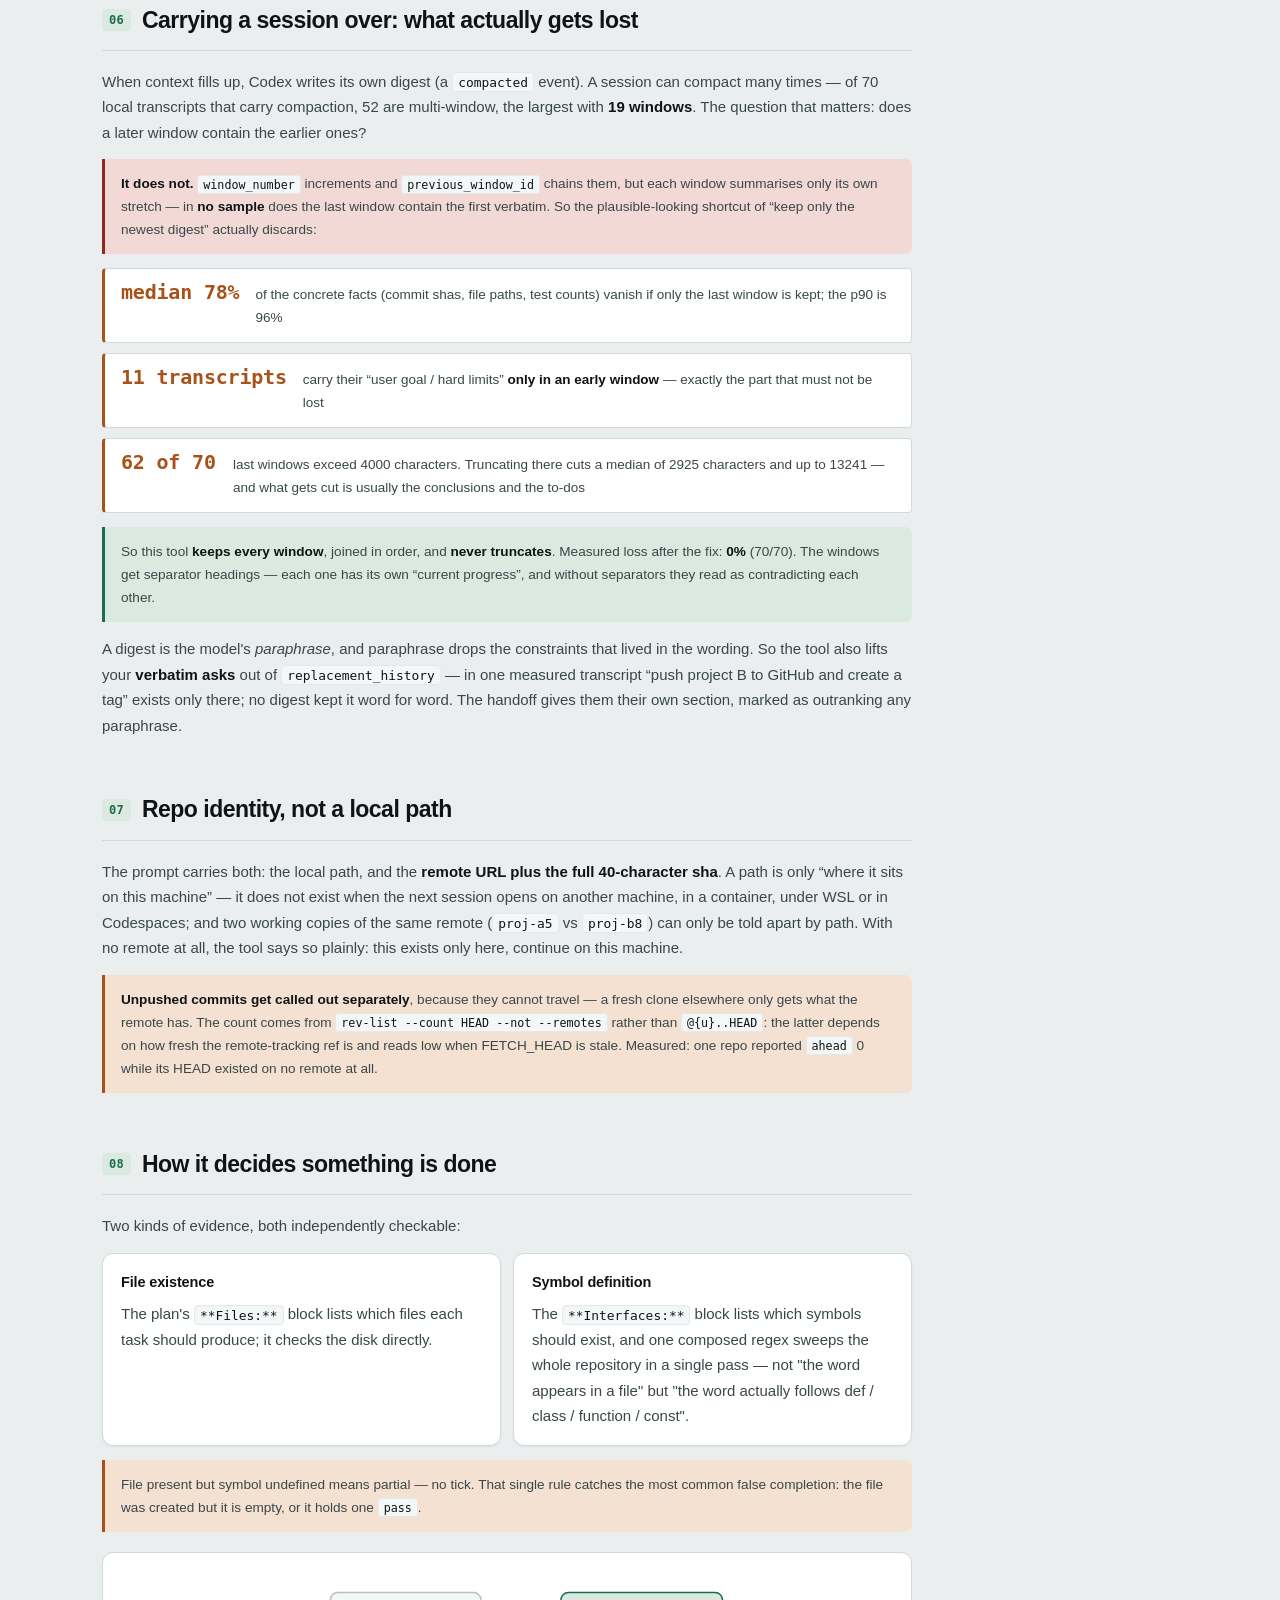
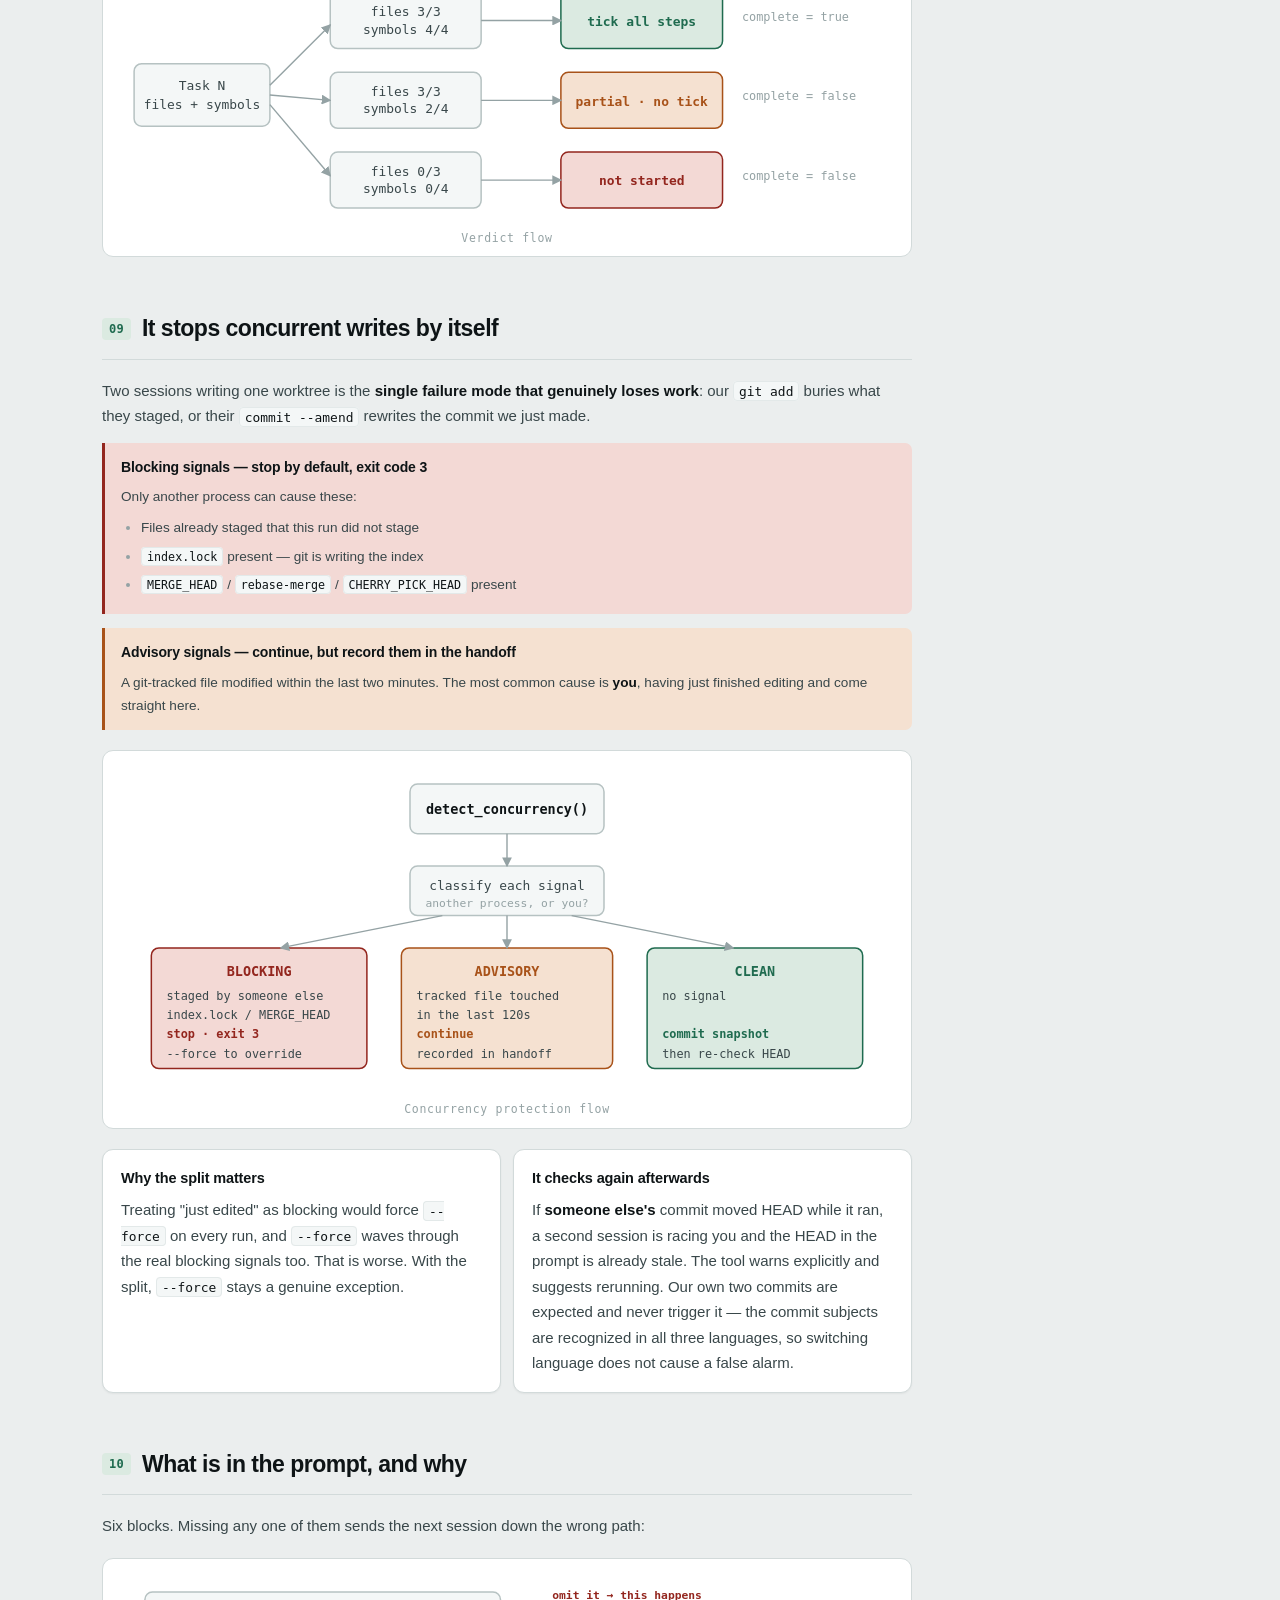
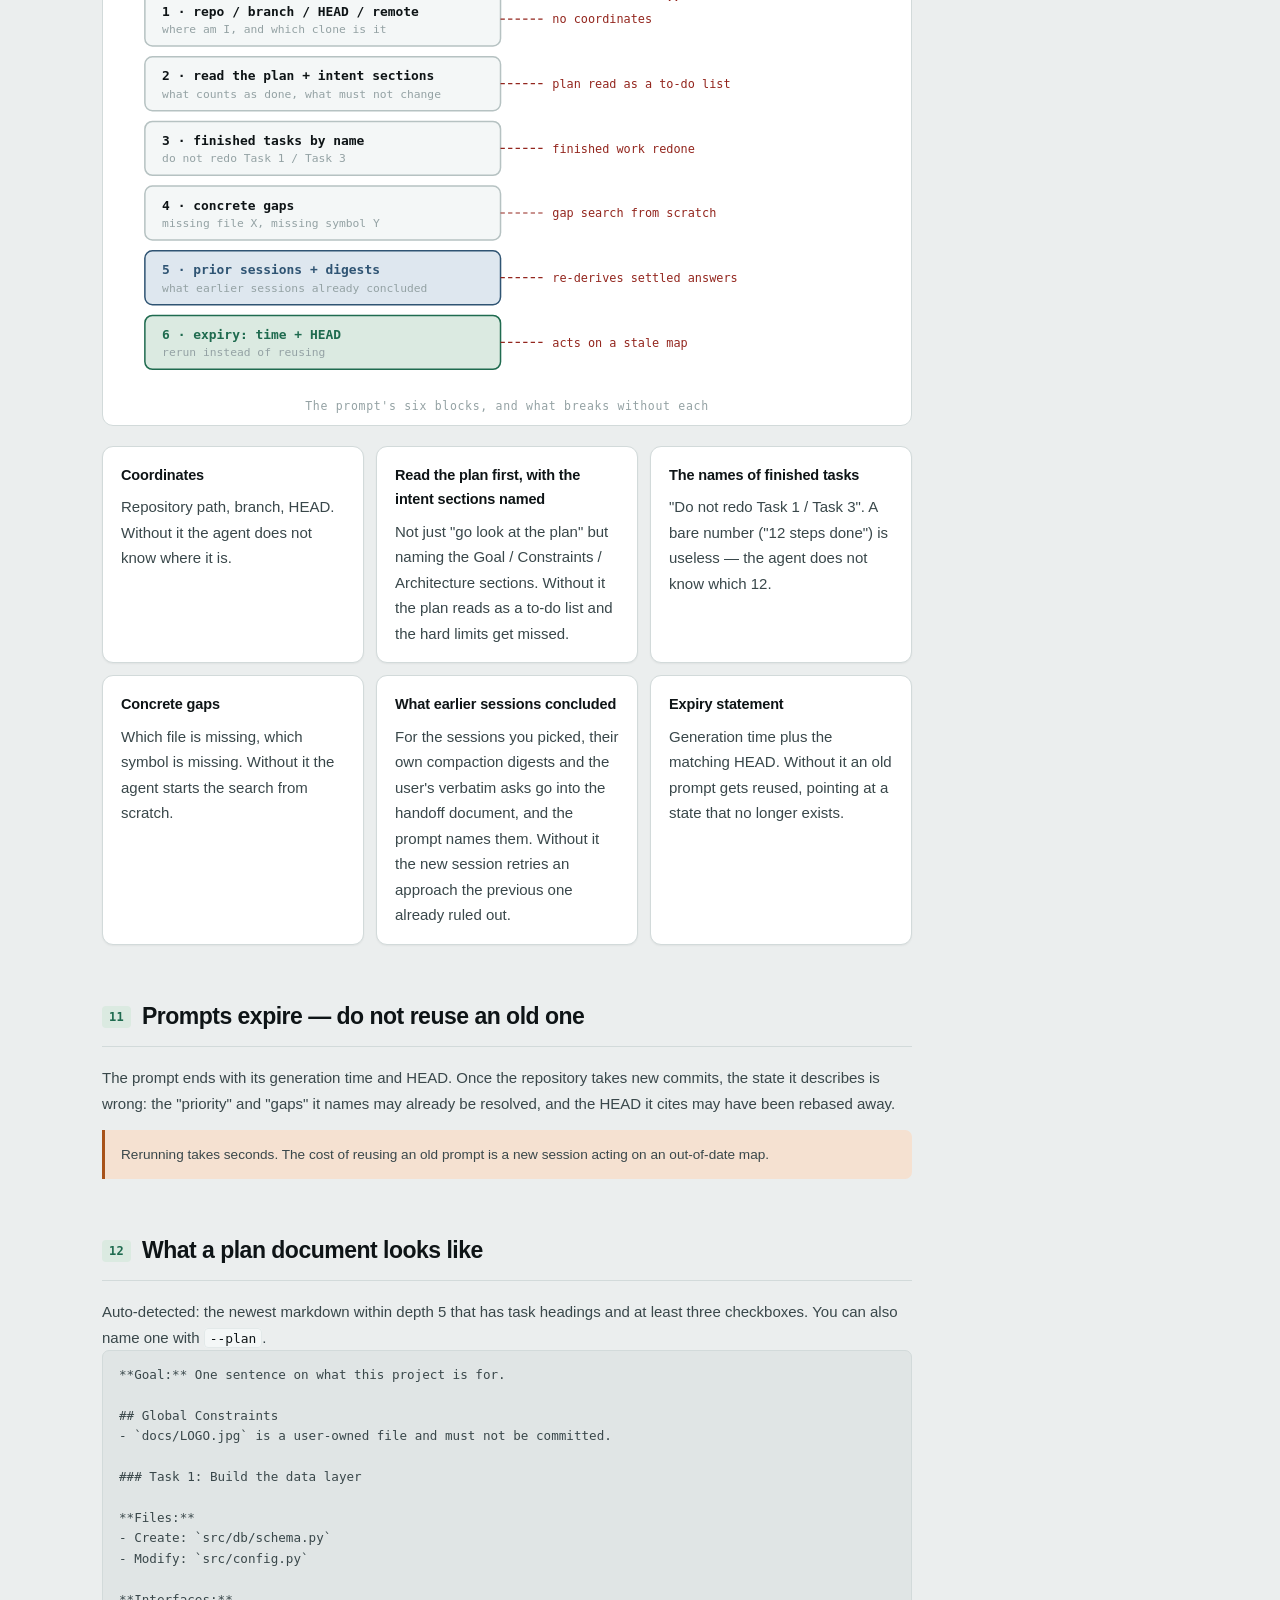
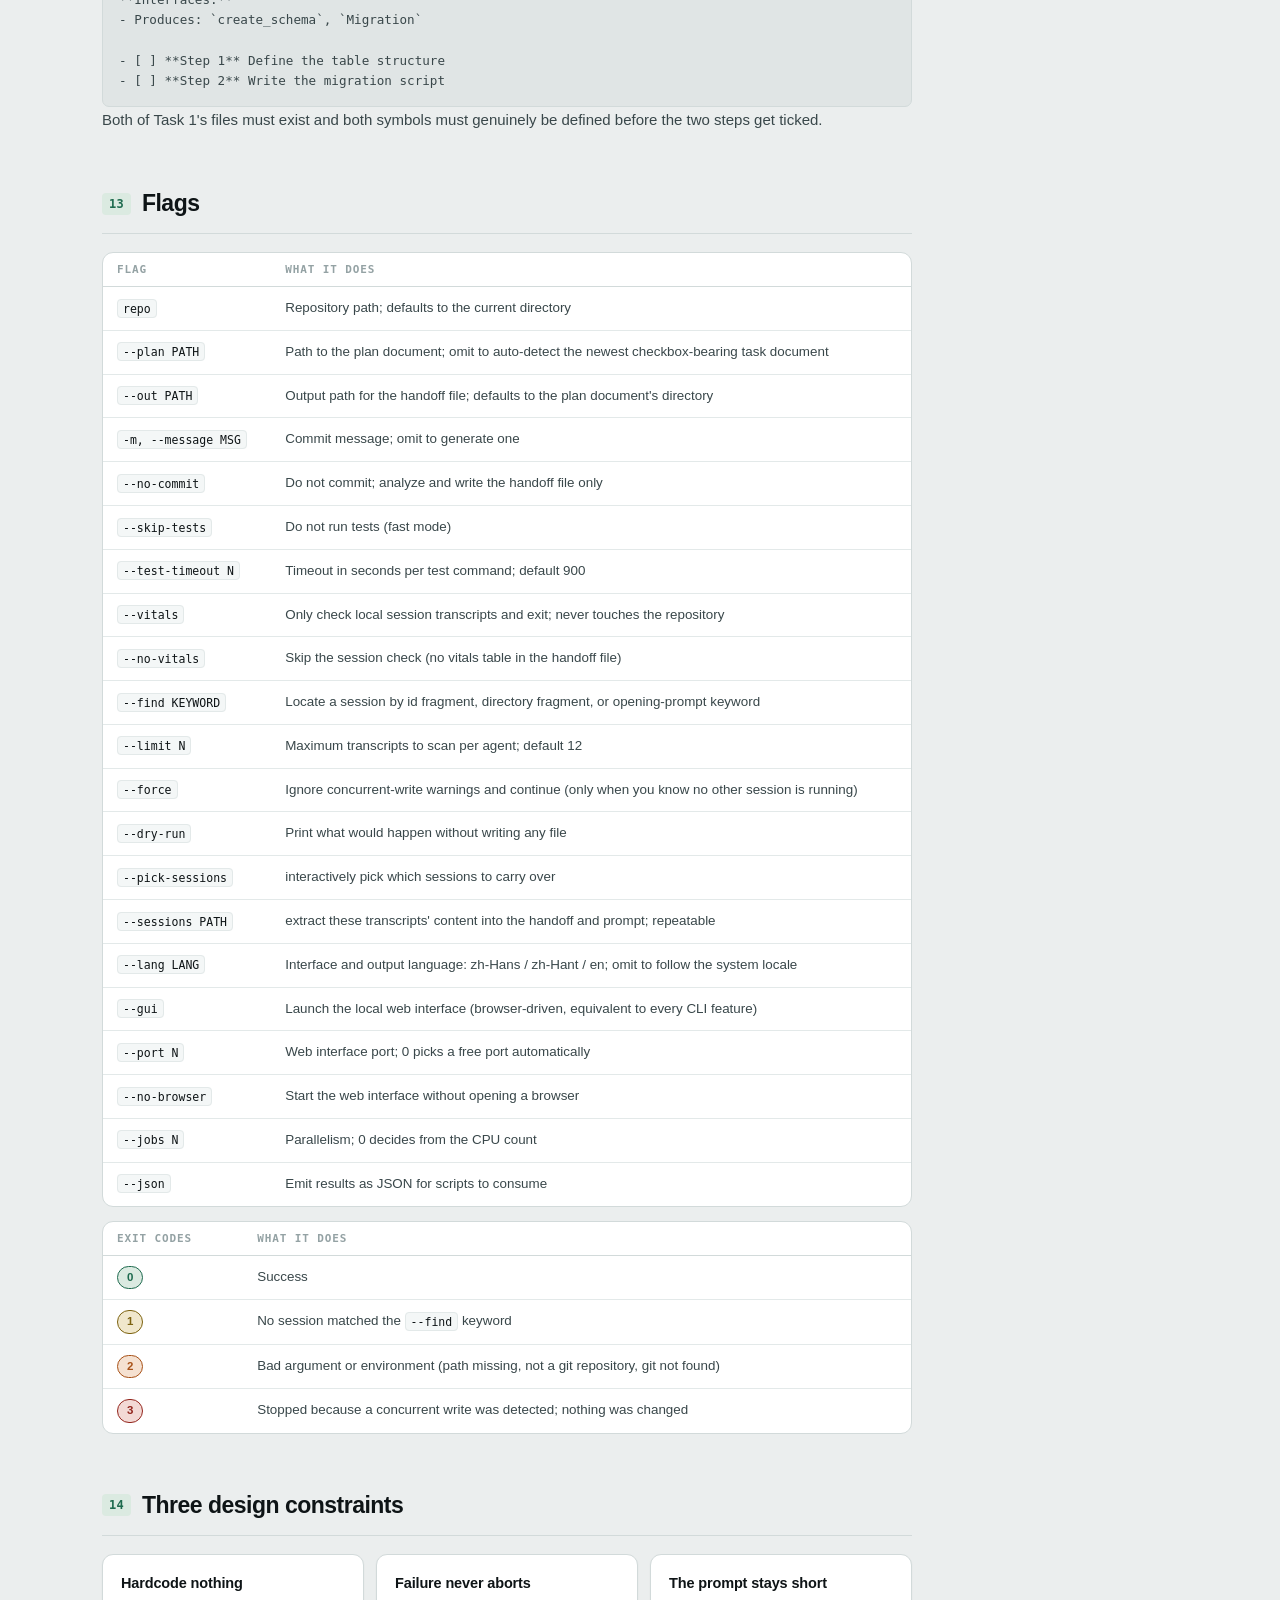
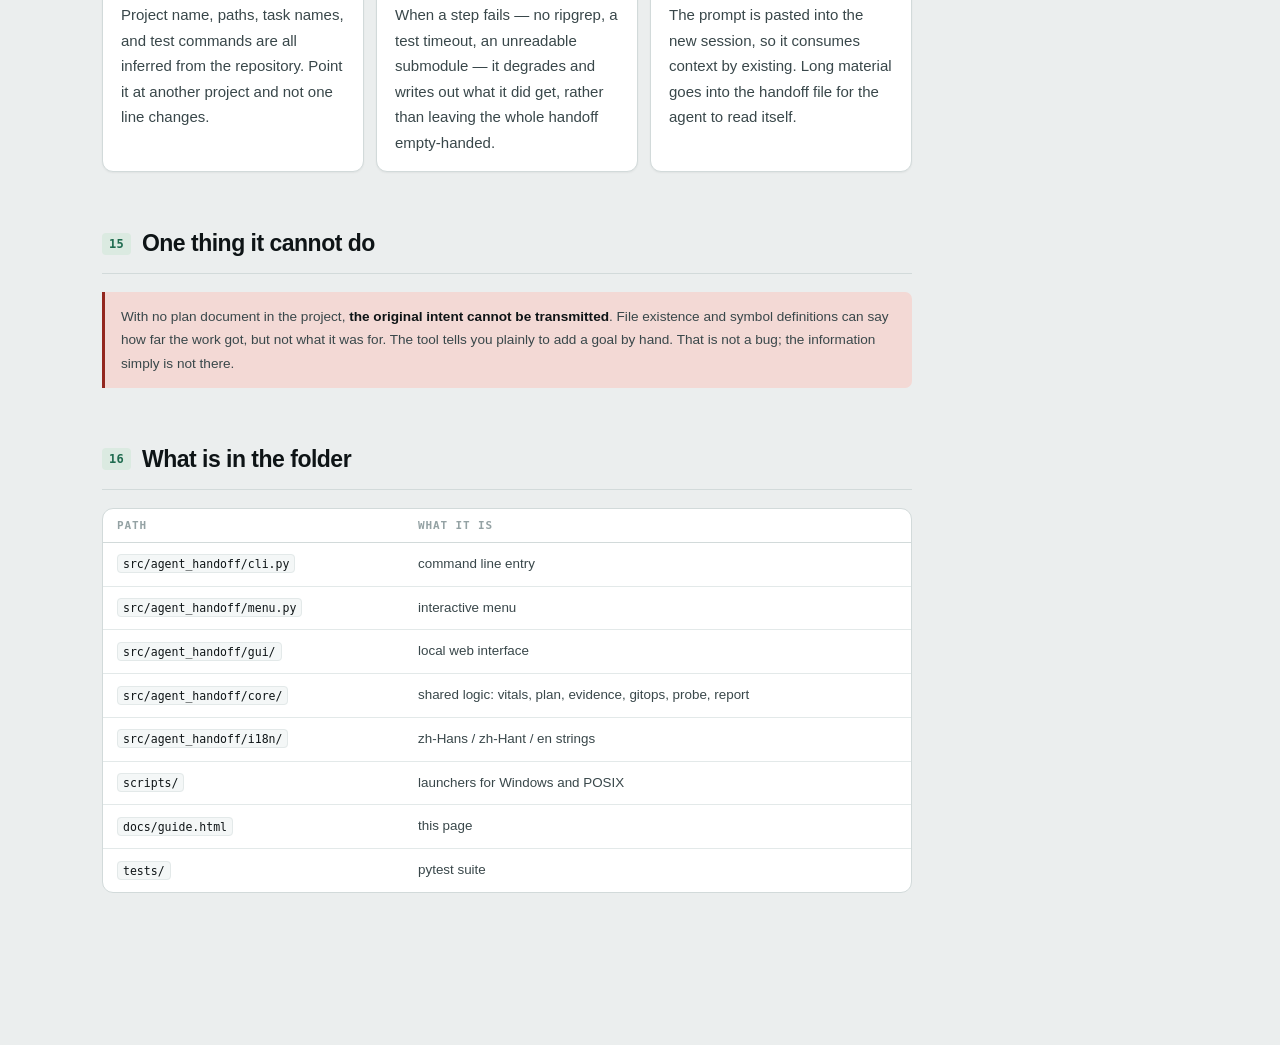
==== commit 38830e1d: "fix: 修好从未触发的 CI，补上它本该挡下的 13 项 lint `ci.yml` 的推送触发只监听 `main`，而这个仓库的默认分支是 `master`。 分支名不匹配时 GitHub 不报错" ====
--- a/docs/guide.html
+++ b/docs/guide.html
@@ -782,7 +782,7 @@
     b.addEventListener("click", () => setTheme(b.getAttribute("data-theme-set")));
   });
 
-  document.getElementById("ver").textContent = "v2.8.0";
+  document.getElementById("ver").textContent = "v2.8.1";
 
   let savedTheme = null;
   try { savedTheme = localStorage.getItem("ah.guide.theme"); } catch (e) {}
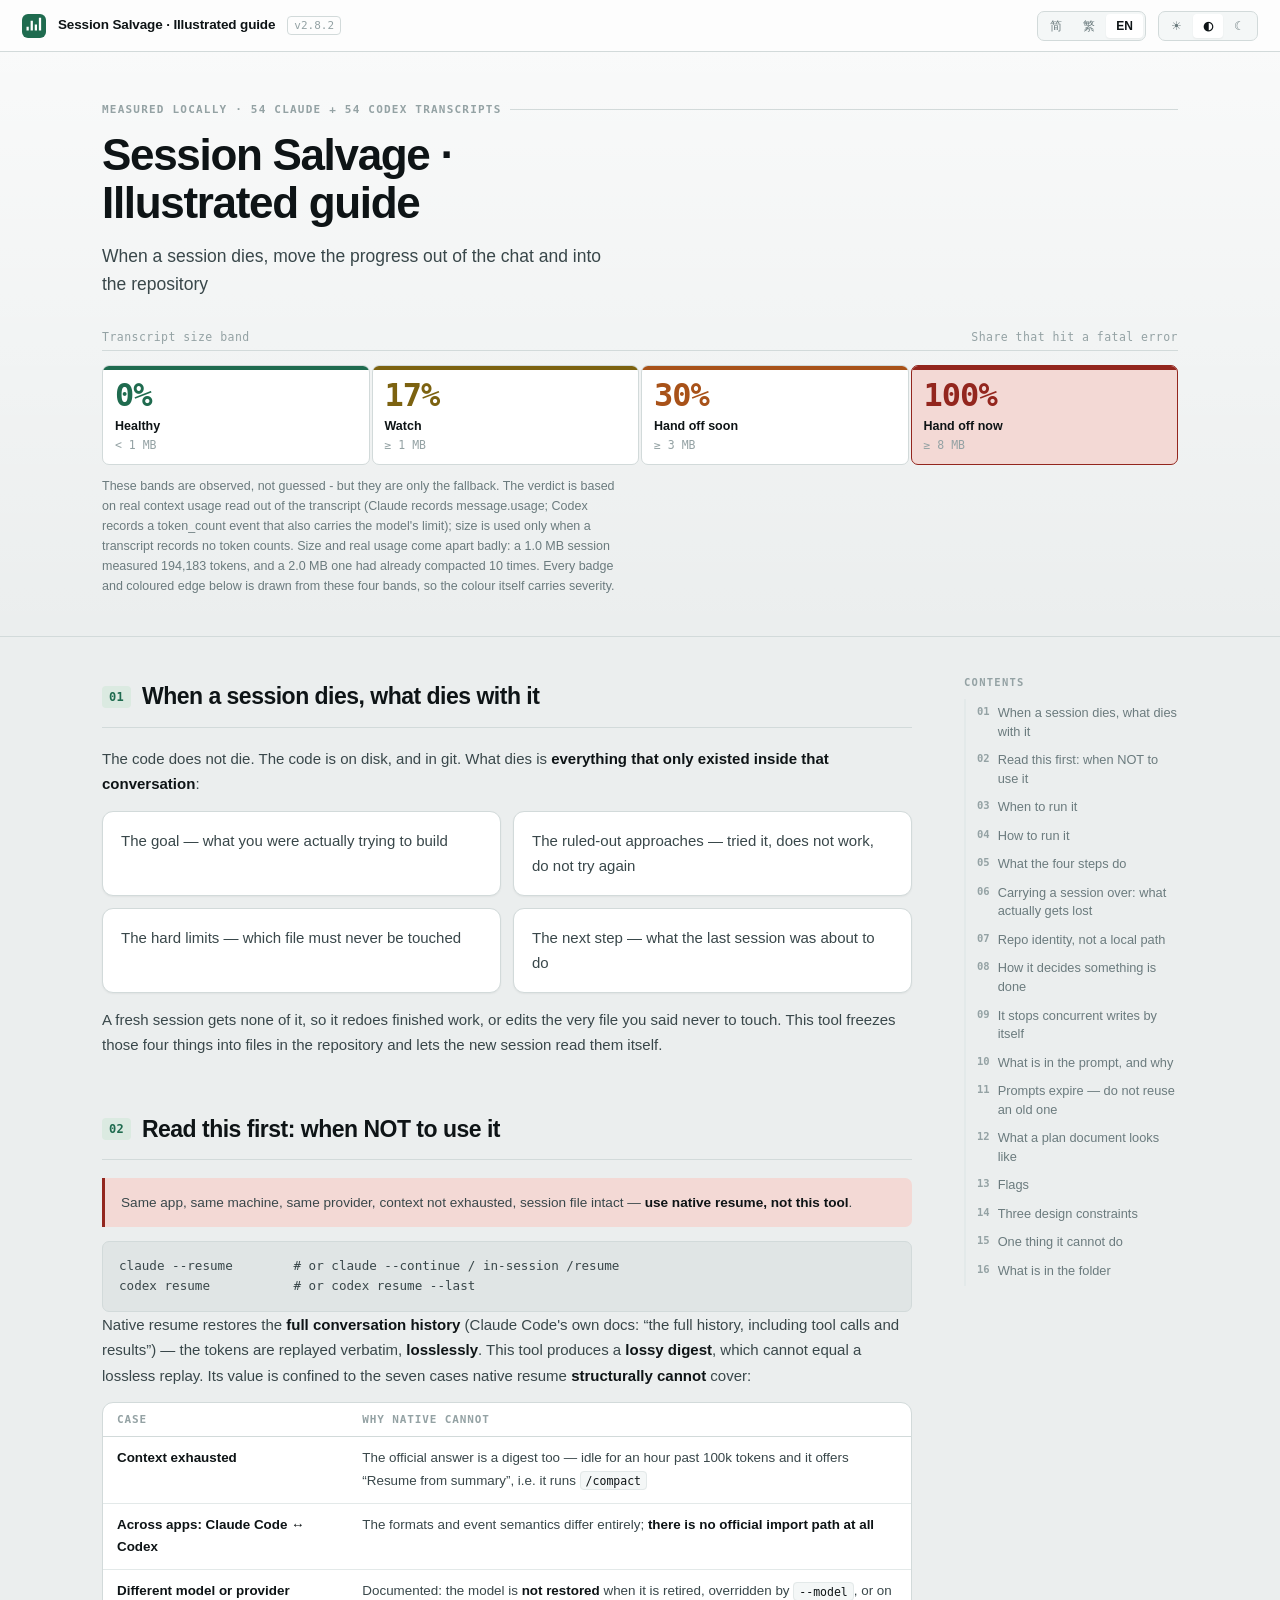
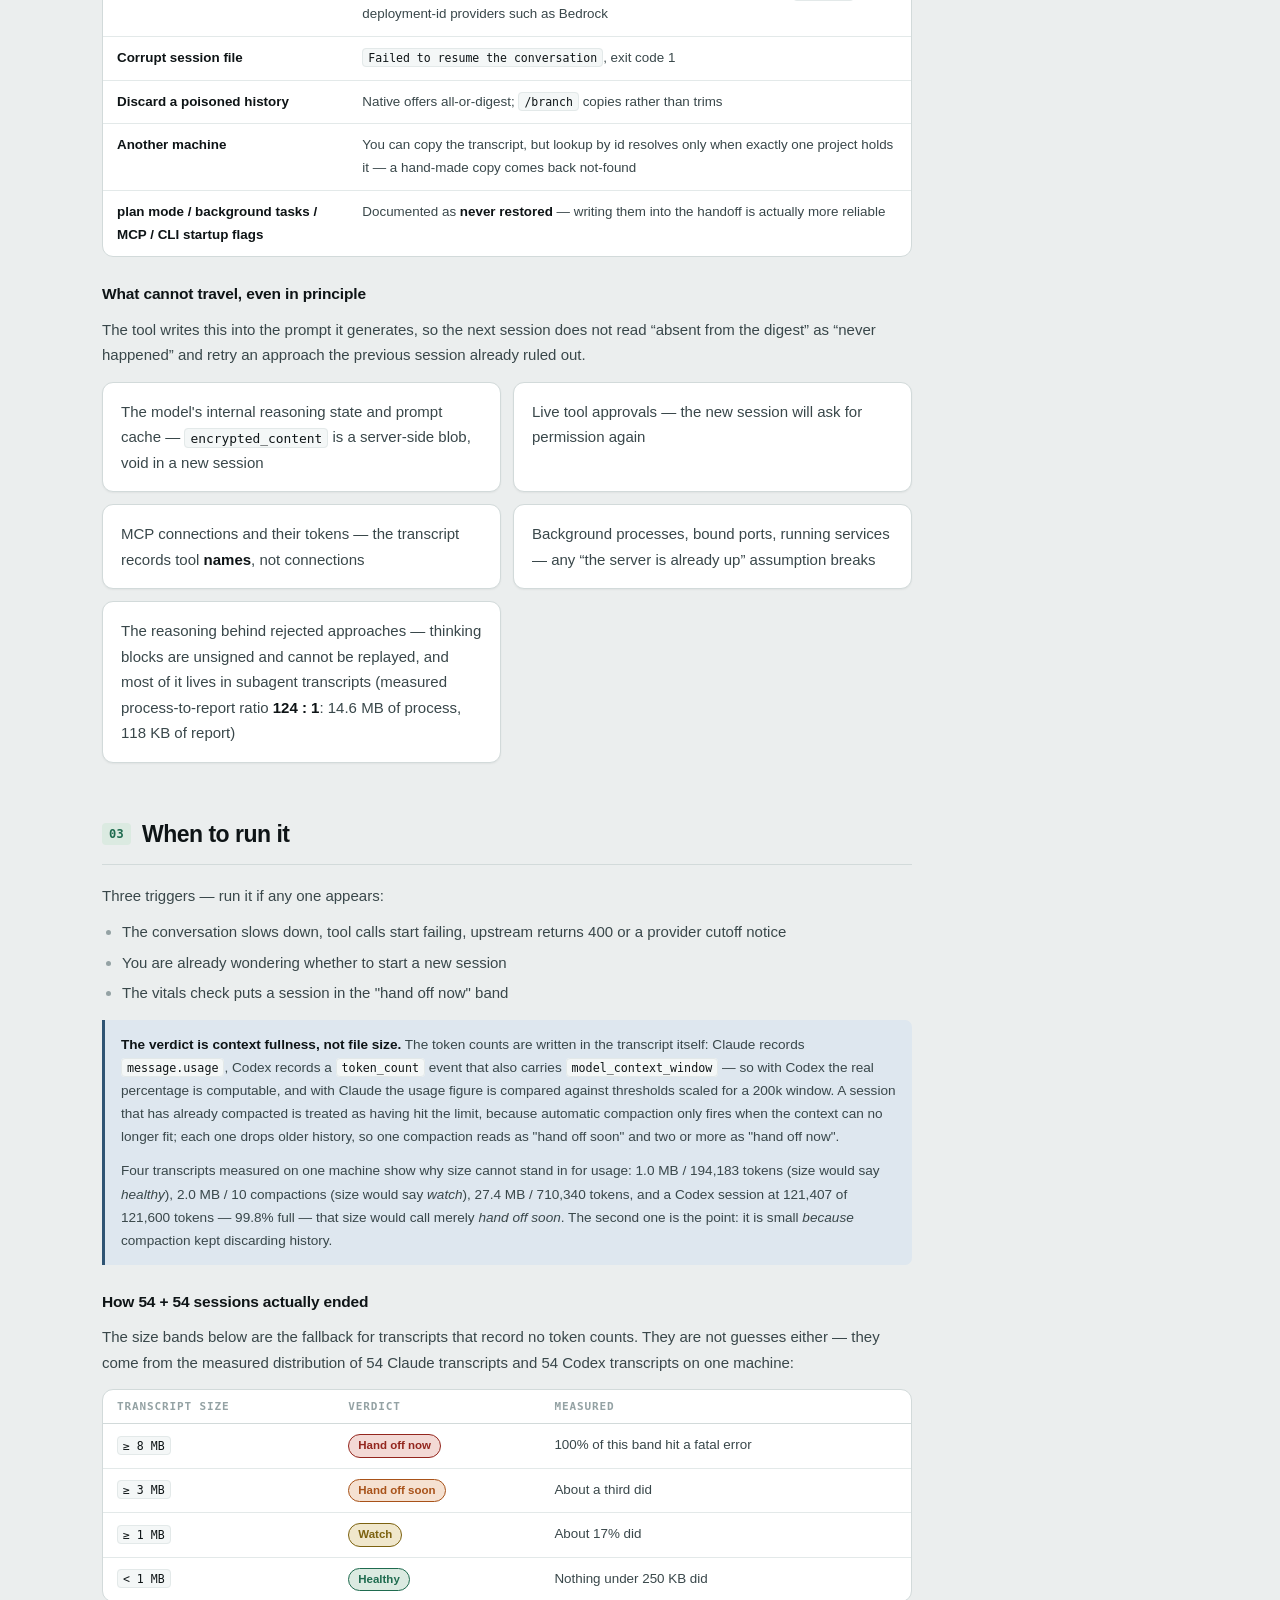
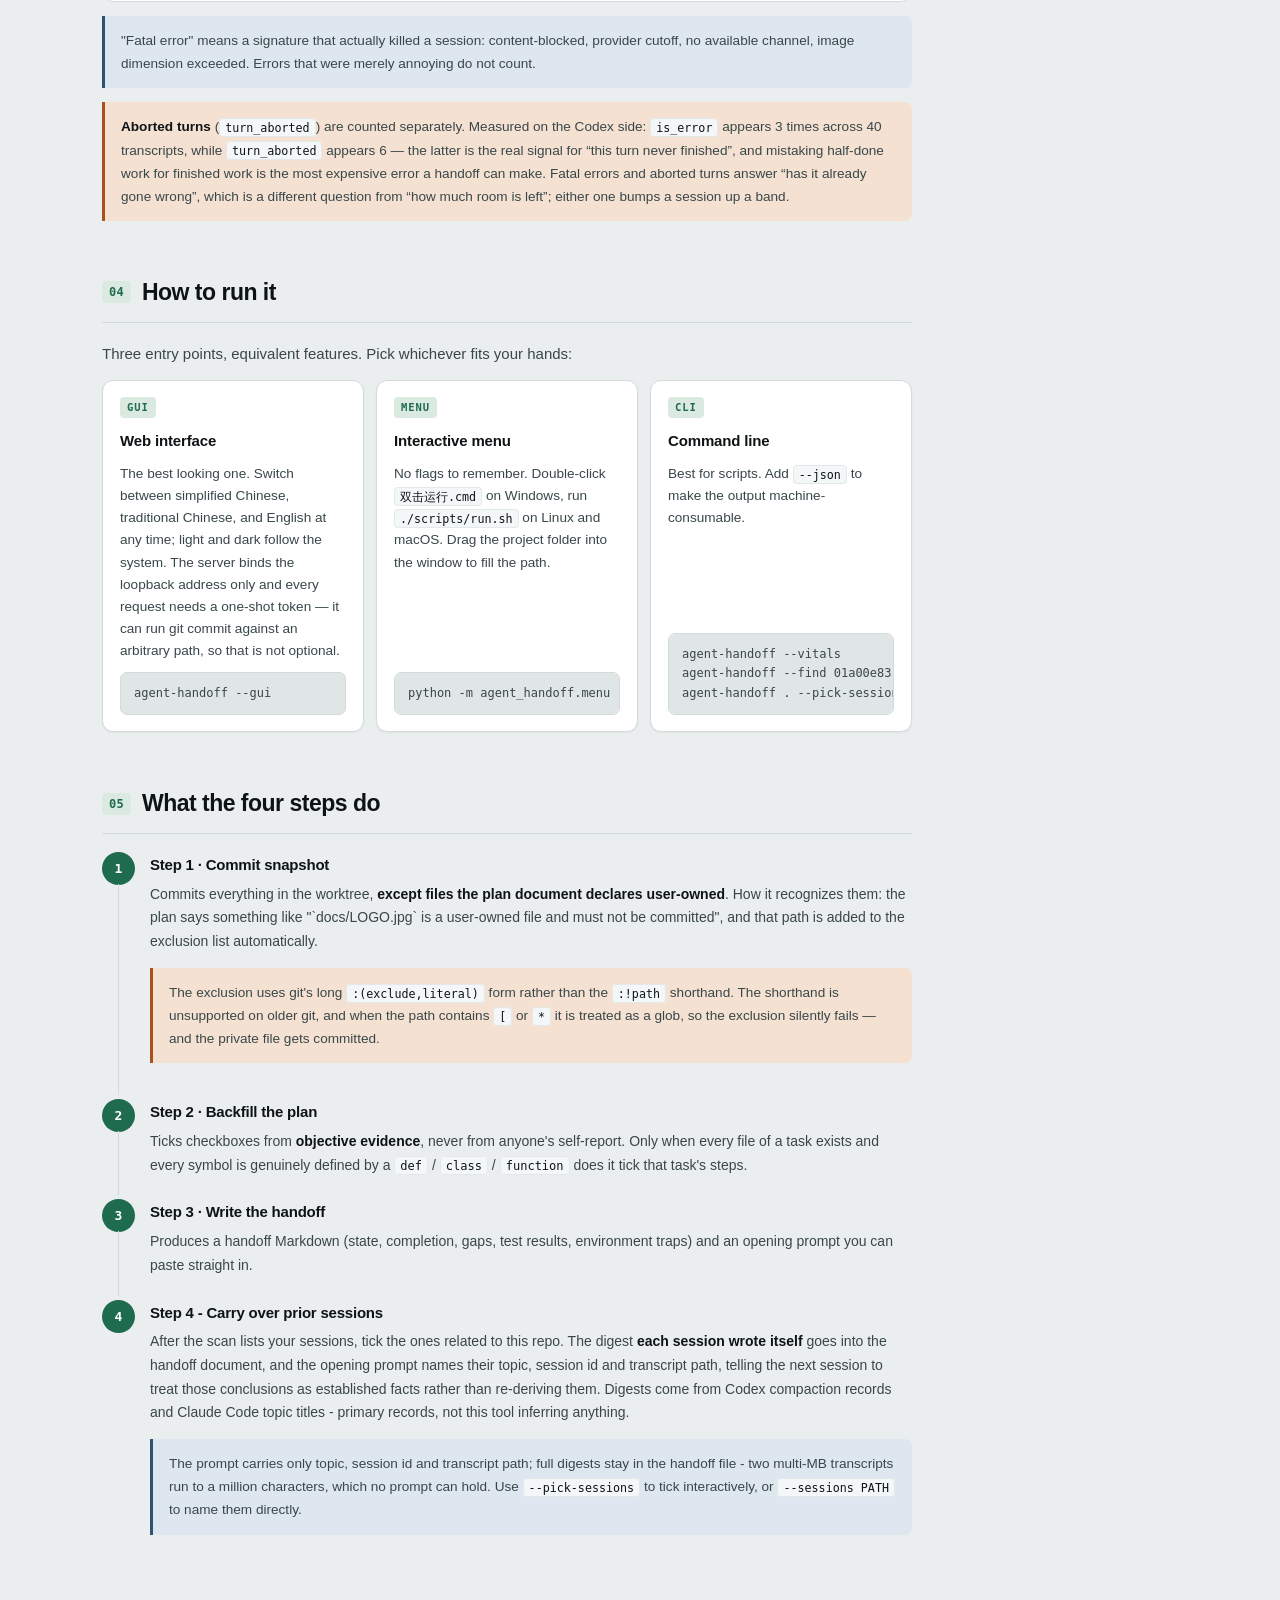
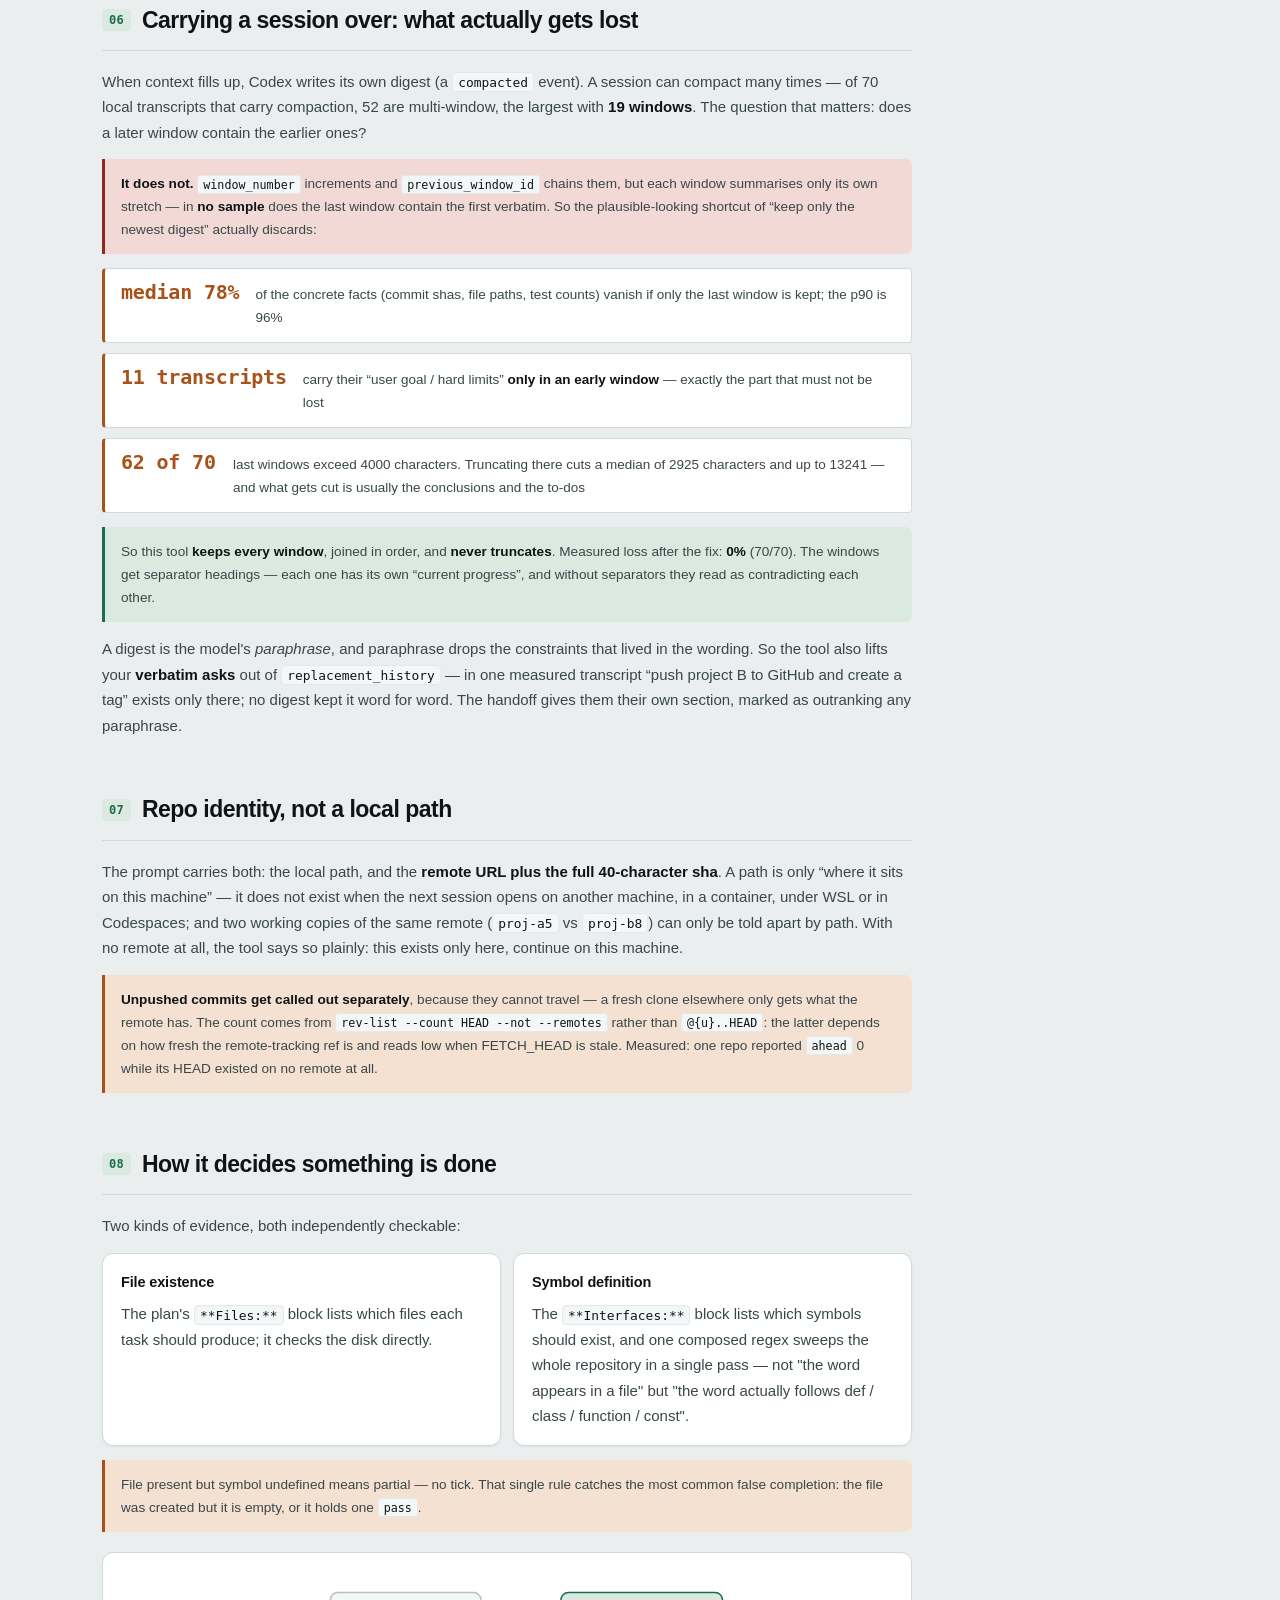
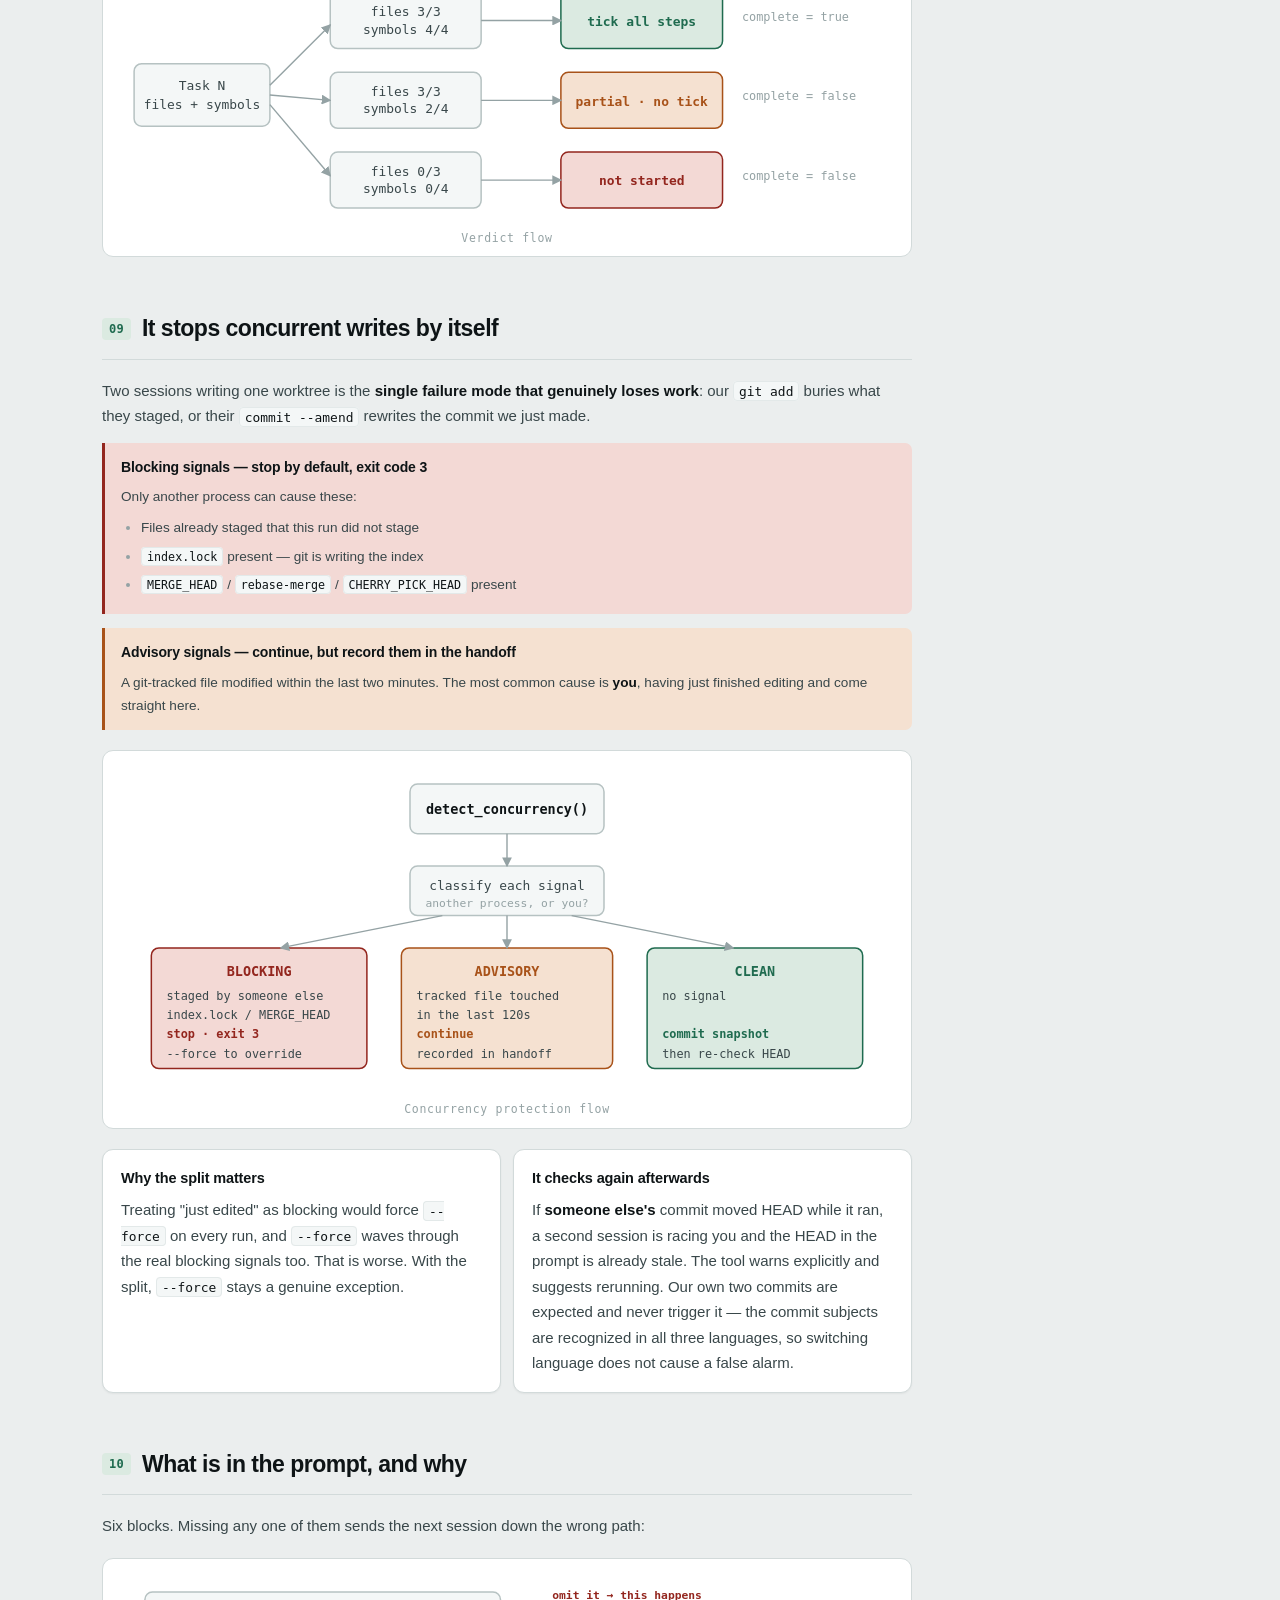
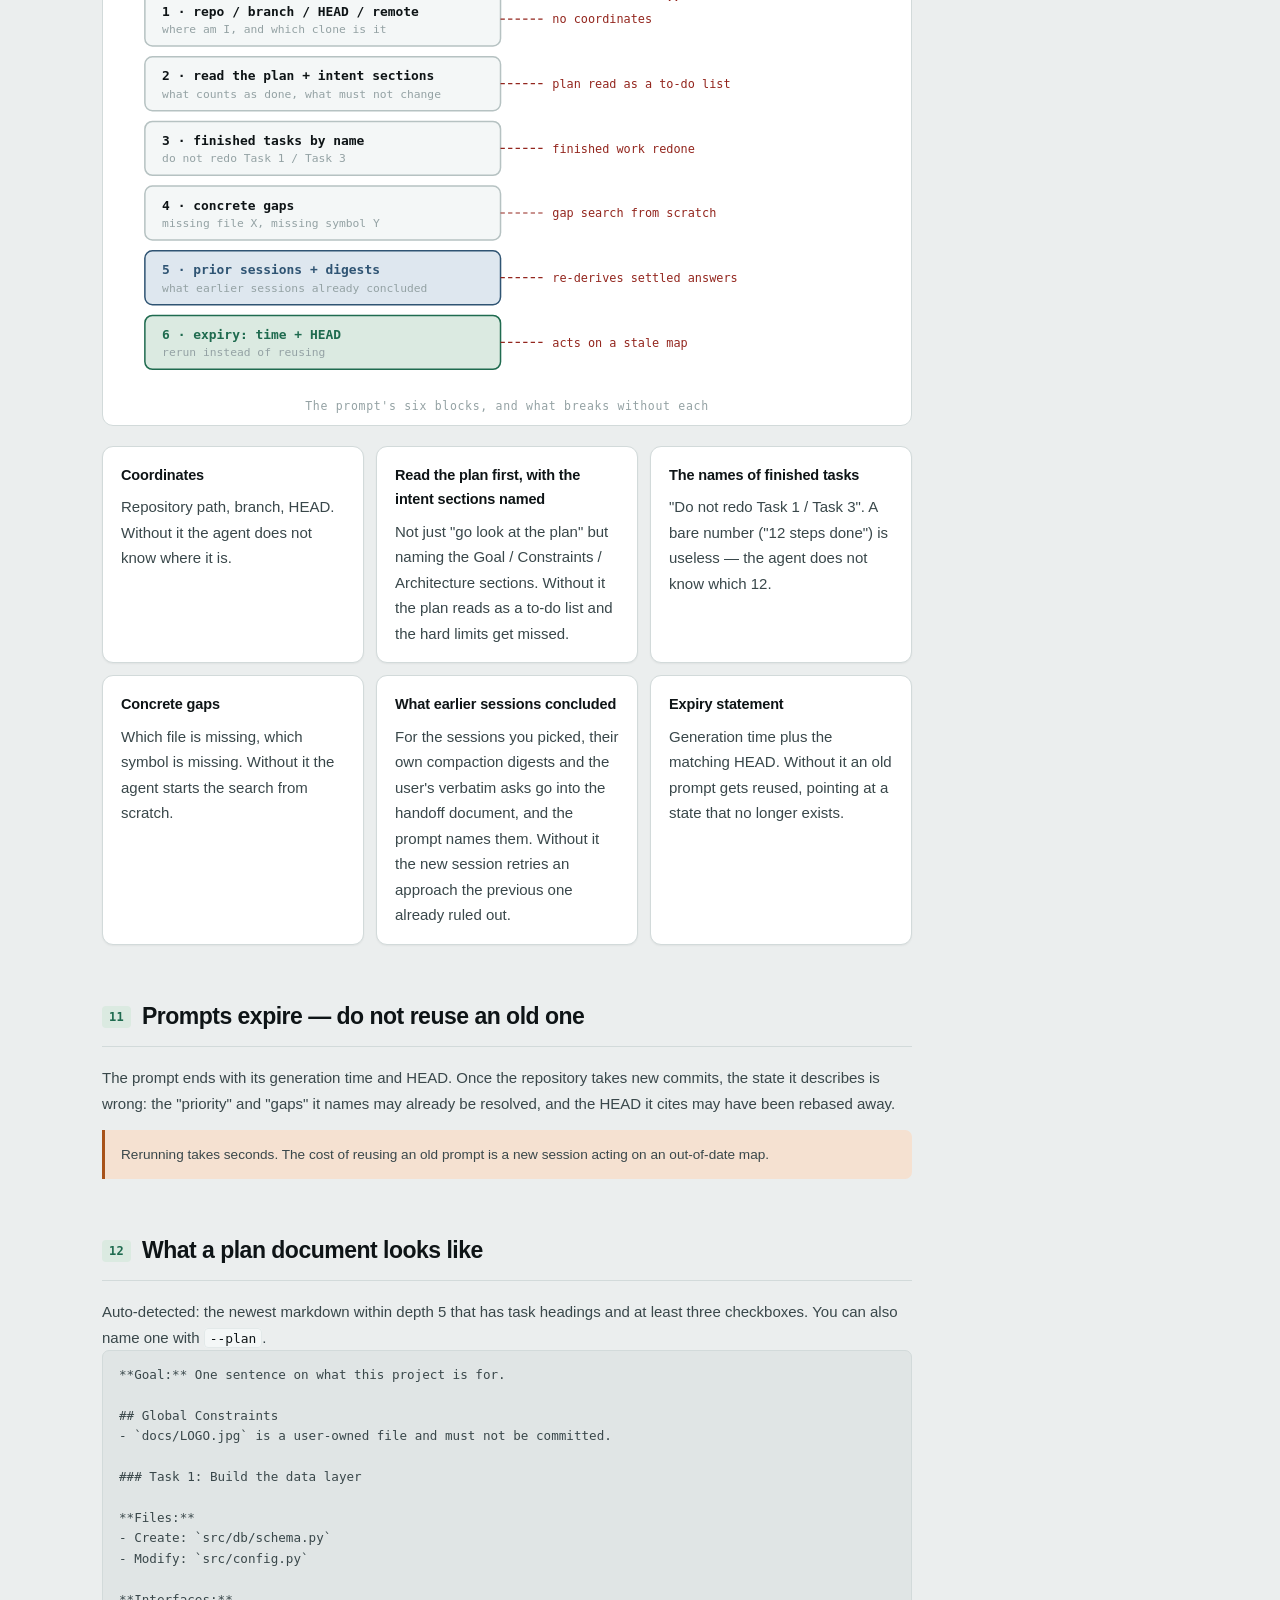
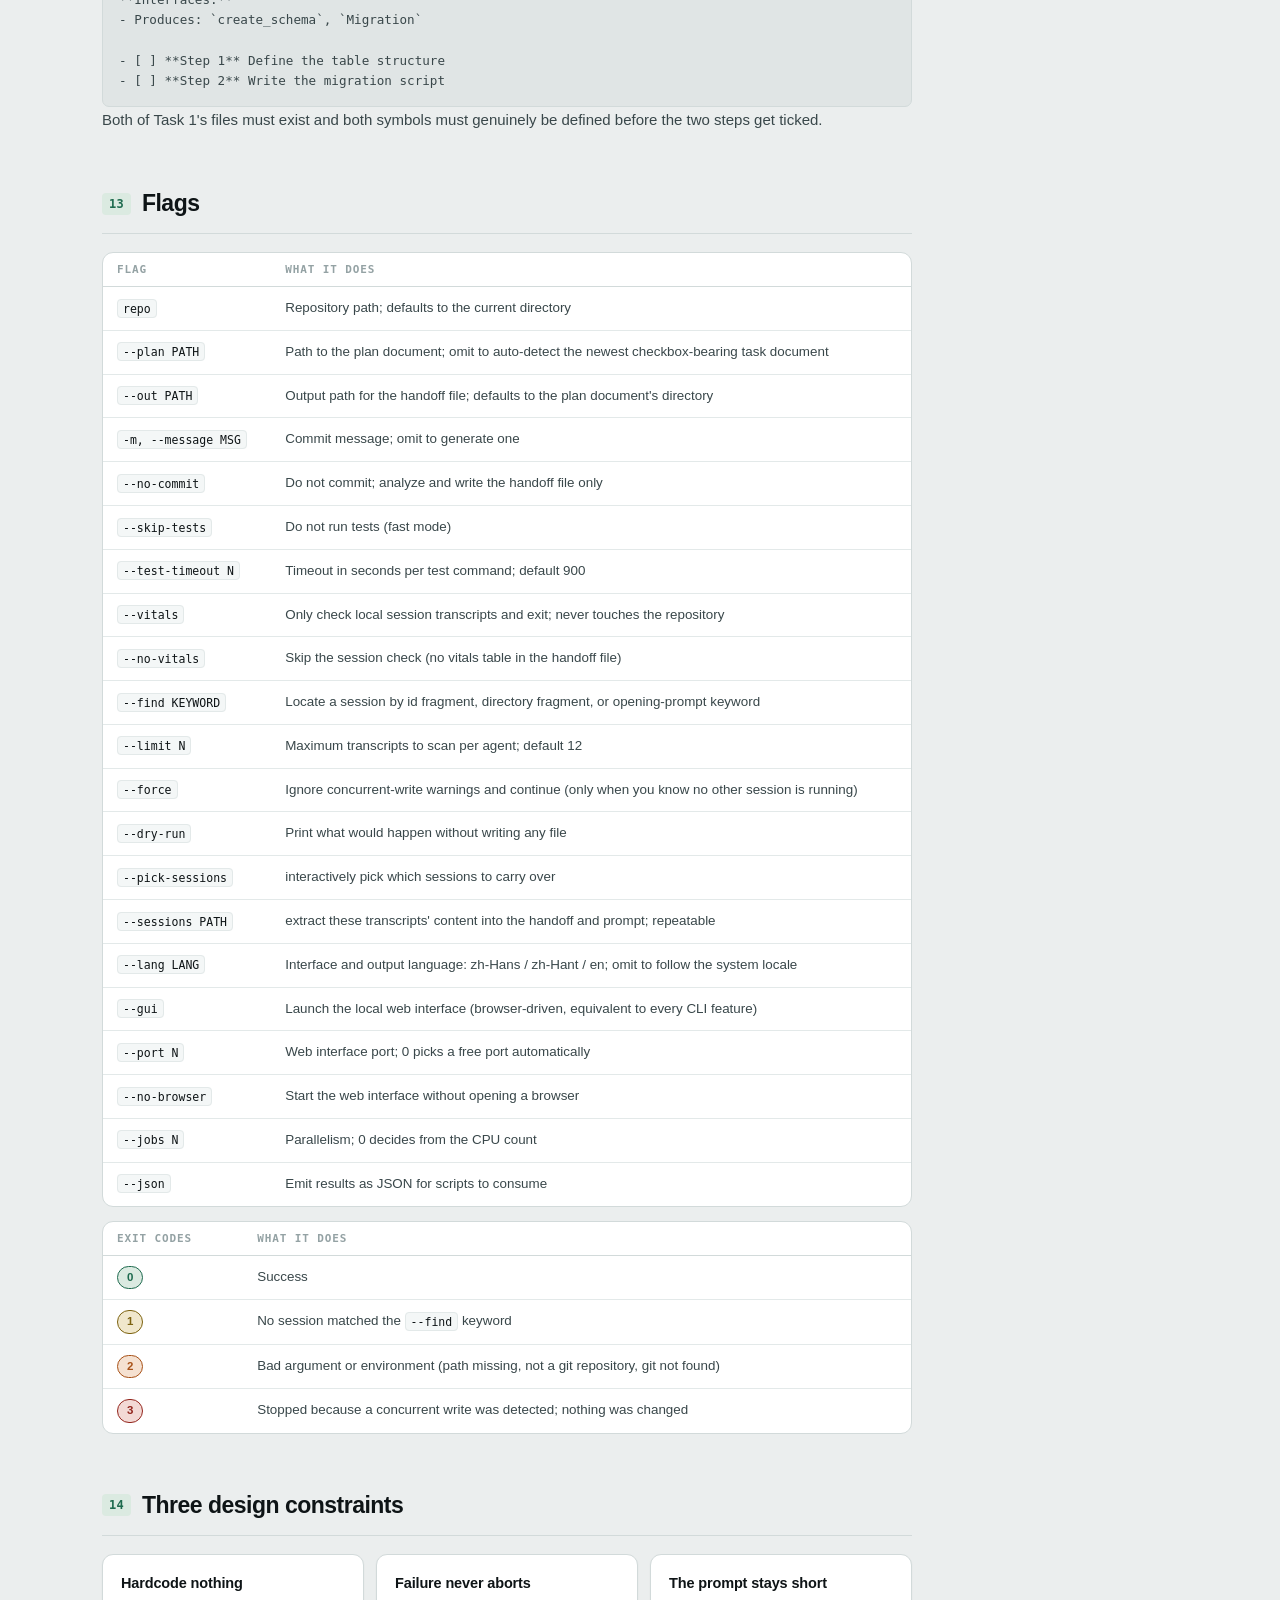
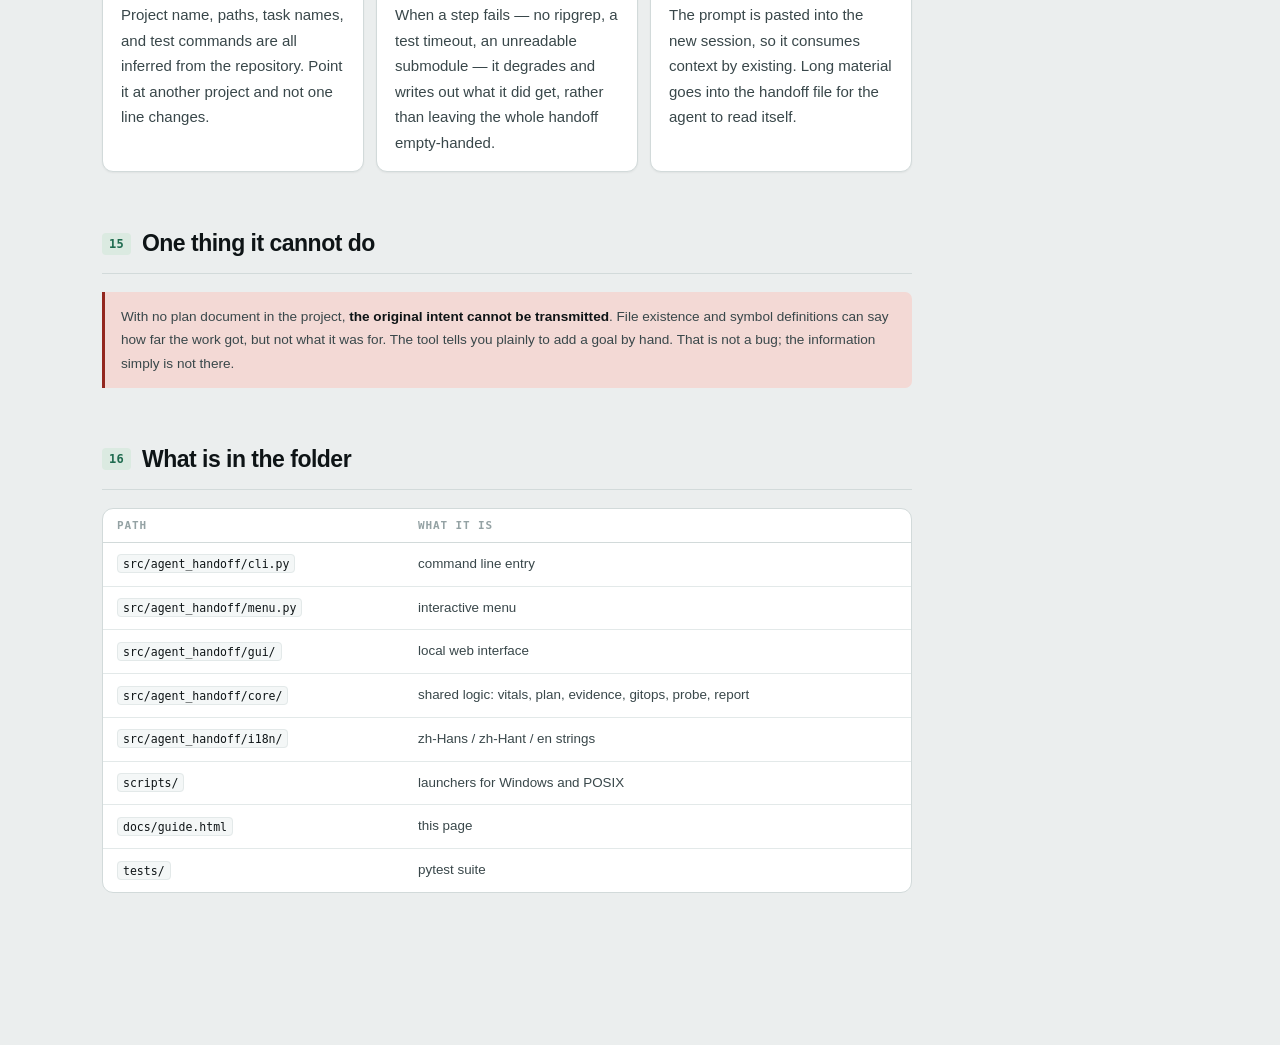
==== commit 339532fd: "chore: 仓库只留必备文件，移出本工具自己跑自己的交接记录 四份文档移出跟踪，约 1.8 MB：  - 2026-08-24-handoff.md（1.6 MB / 53013 行，且在仓库根而不" ====
--- a/docs/guide.html
+++ b/docs/guide.html
@@ -782,7 +782,7 @@
     b.addEventListener("click", () => setTheme(b.getAttribute("data-theme-set")));
   });
 
-  document.getElementById("ver").textContent = "v2.8.1";
+  document.getElementById("ver").textContent = "v2.8.2";
 
   let savedTheme = null;
   try { savedTheme = localStorage.getItem("ah.guide.theme"); } catch (e) {}
